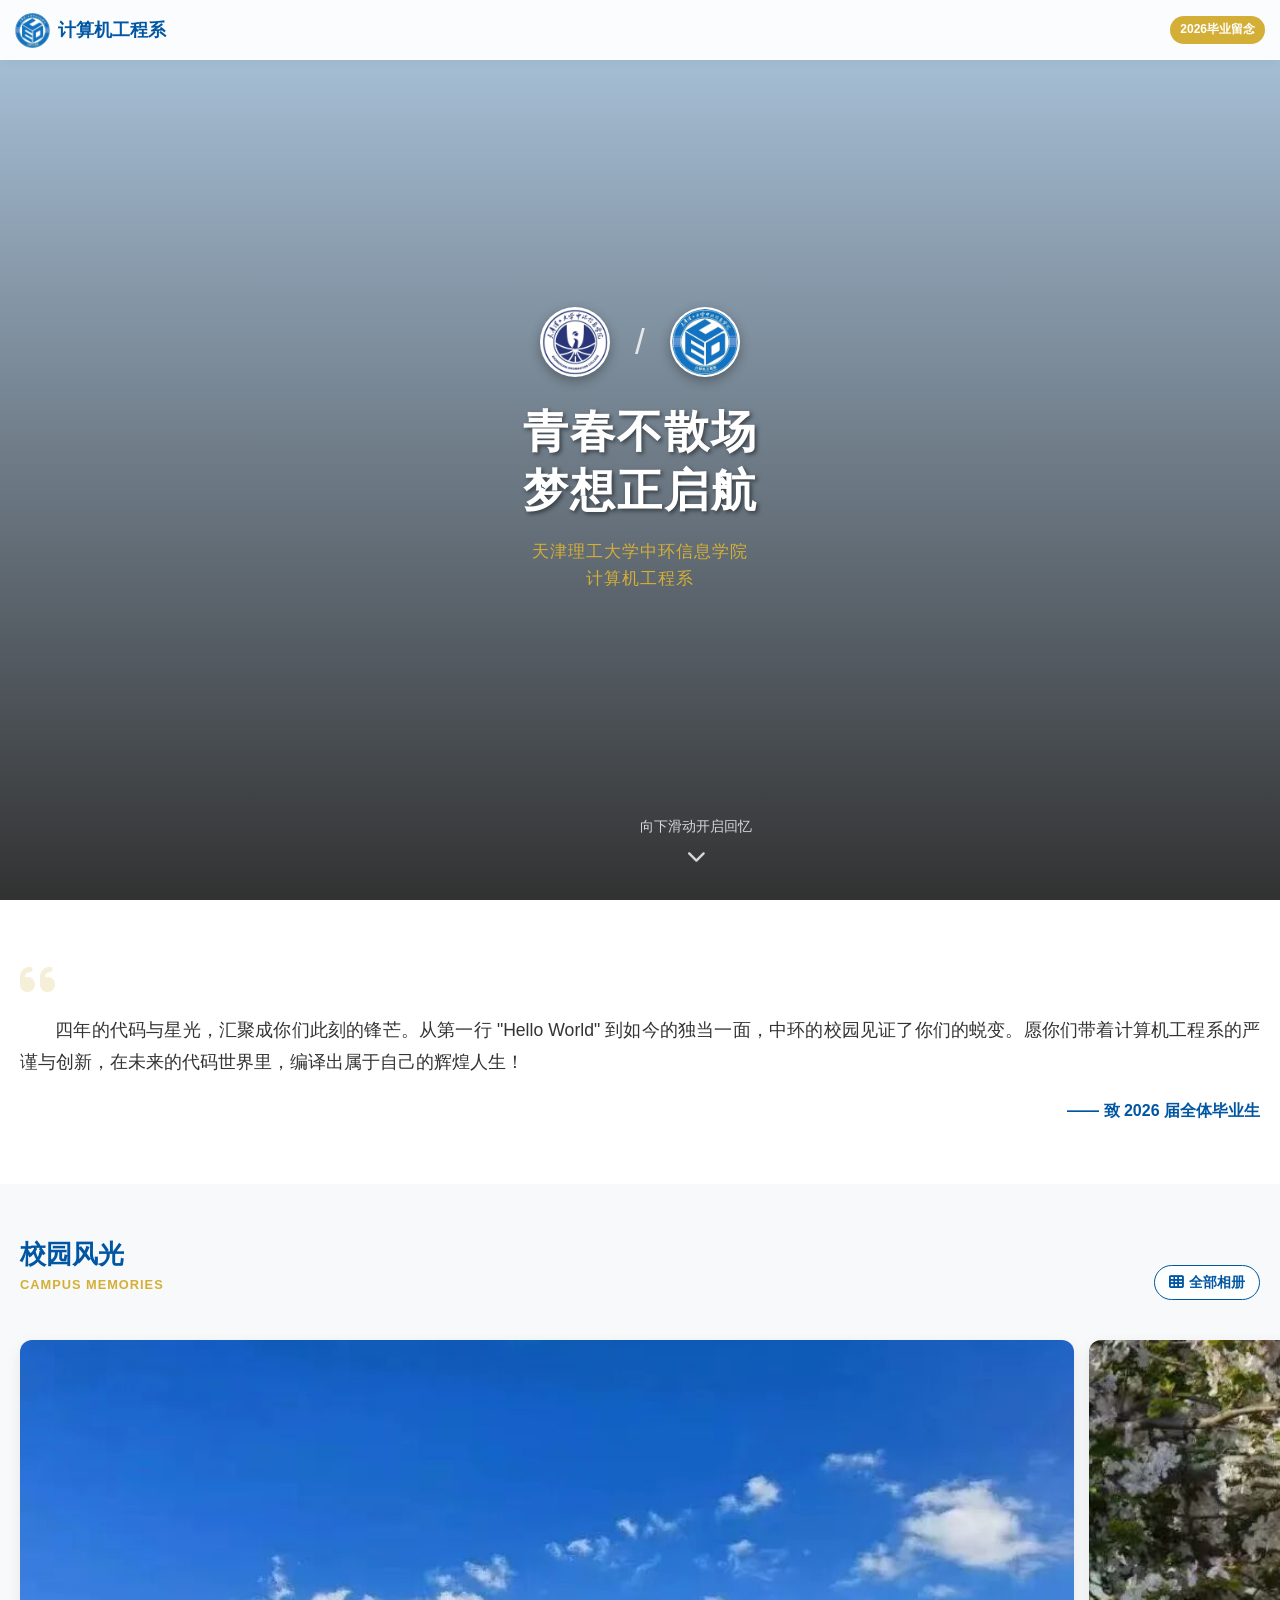
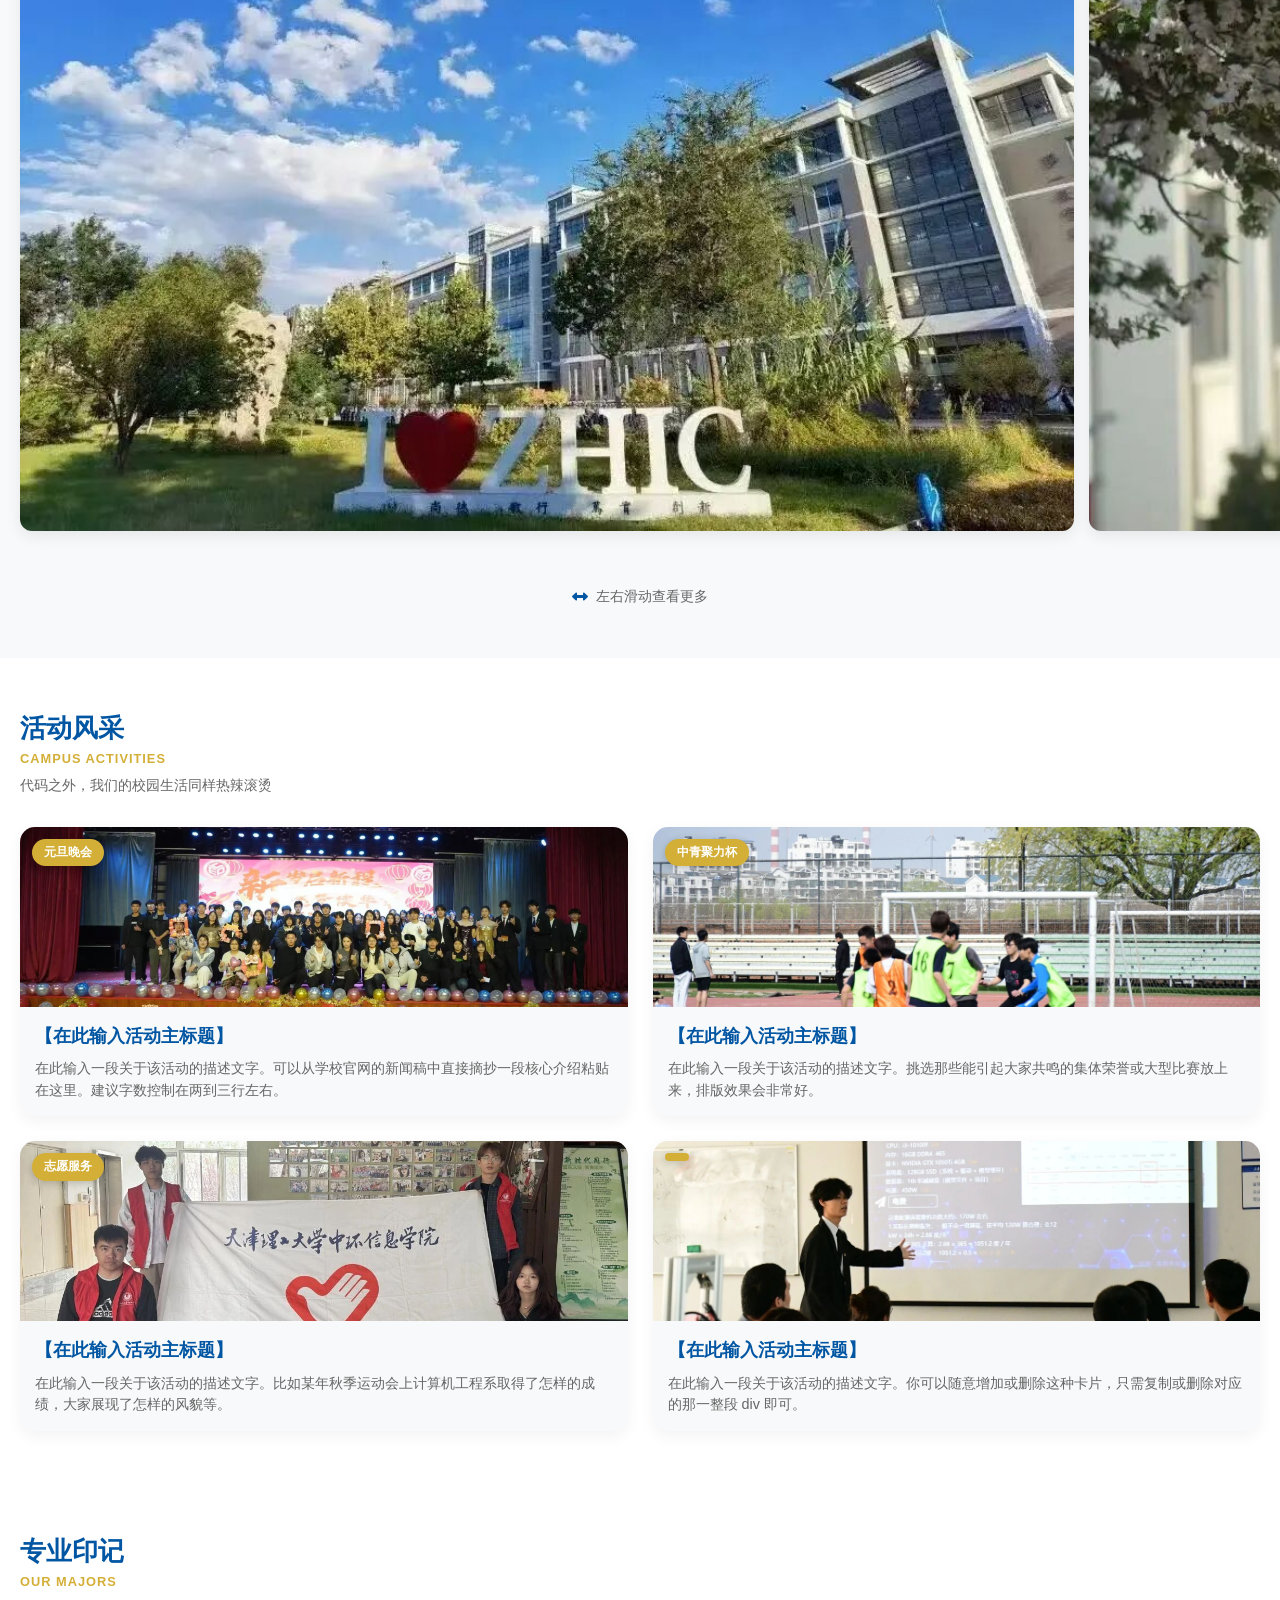
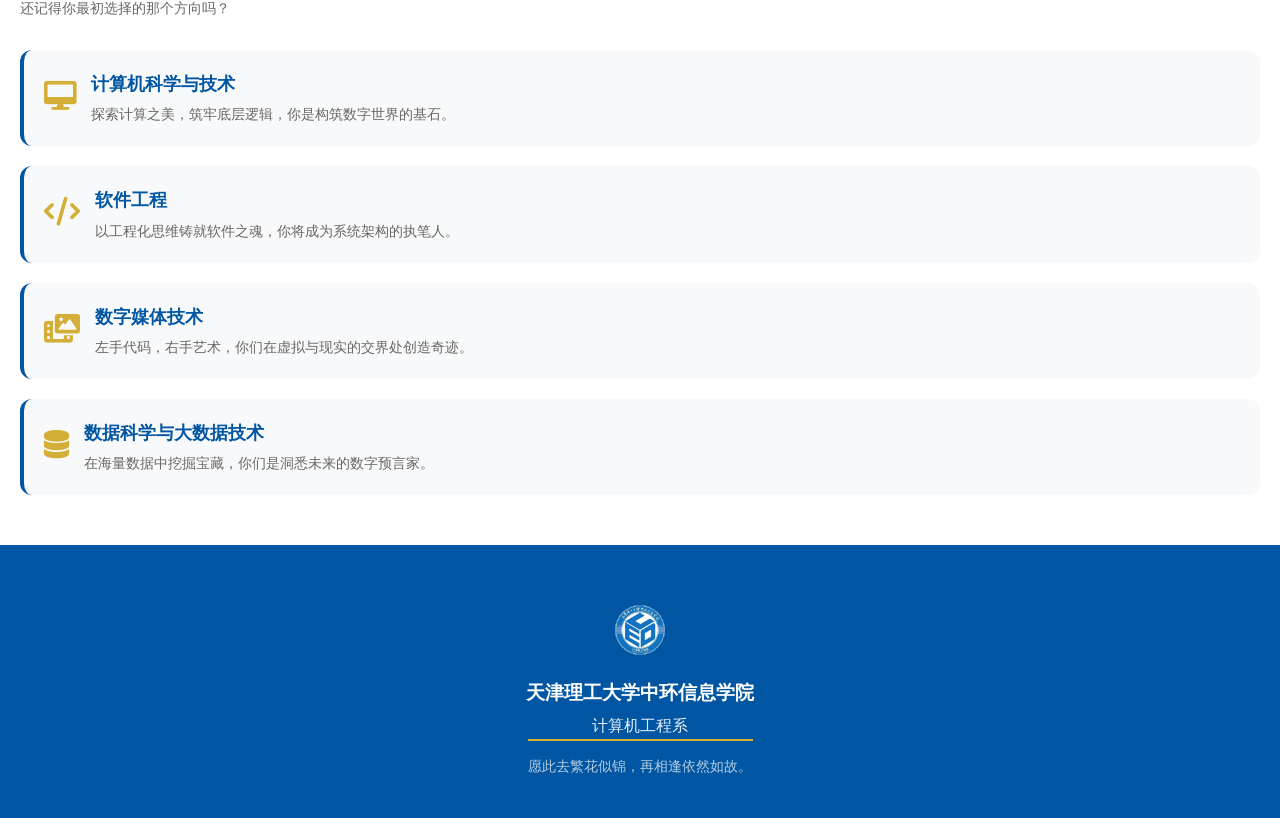
==== index.html @ 548a7687 "更新了代码并优化了部分功能" ====
<!DOCTYPE html>
<html lang="zh-CN">
<head>
    <meta charset="UTF-8">
    <meta name="viewport" content="width=device-width, initial-scale=1.0, maximum-scale=1.0, user-scalable=no">
    <title>2026届毕业纪念 - 计算机工程系</title>
    <link rel="stylesheet" href="style.css">
    <link rel="stylesheet" href="https://cdnjs.cloudflare.com/ajax/libs/font-awesome/6.0.0/css/all.min.css">
    <!-- 引入 Favicon -->
    <link rel="icon" href="path/to/your/favicon.png" type="image/png">
</head>
<body>

    <!-- 顶部固定导航条 -->
    <header class="mobile-header">
        <div class="header-logo">
            <img src="img/logo/计算机工程系LOGO.jpg" alt="系徽" class="logo-img">
            <span class="logo-text">计算机工程系</span>
        </div>
        <div class="header-tag">2026毕业留念</div>
    </header>

    <!-- 1. 主视觉区 (Hero Section) -->
    <section class="hero" style="background-image: url('path/to/your/campus-hero-bg.jpg');">
        <div class="hero-overlay"></div>
        
        <!-- 文字内容区 -->
        <div class="hero-content reveal">
            <!-- 【核心修改】带有动画效果的校徽和系徽双圆标展示区 -->
            <div class="hero-logos">
                <!-- 左侧：校徽向左滑出 -->
                <div class="logo-slide left-slide">
                    <img src="img/logo/校徽.jpg" alt="天津理工大学中环信息学院校徽" class="hero-logo-img">
                </div>
                
                <!-- 中间：斜杠分隔符 -->
                <div class="logo-separator">/</div>
                
                <!-- 右侧：系徽向右滑出 -->
                <div class="logo-slide right-slide">
                    <img src="img/logo/计算机工程系LOGO.jpg" alt="计算机工程系系徽" class="hero-logo-img">
                </div>
            </div>

            <h1 class="hero-title">青春不散场<br>梦想正启航</h1>
            <p class="hero-subtitle">天津理工大学中环信息学院<br>计算机工程系</p>
        </div>

        <!-- 滑动指示器 -->
        <div class="scroll-indicator">
            <span>向下滑动开启回忆</span>
            <i class="fas fa-chevron-down"></i>
        </div>
    </section>

    <!-- 2. 毕业寄语 (Message Section) -->
    <section class="blessing-section">
        <div class="container reveal">
            <i class="fas fa-quote-left quote-icon"></i>
            <p class="blessing-text">
                四年的代码与星光，汇聚成你们此刻的锋芒。从第一行 "Hello World" 到如今的独当一面，中环的校园见证了你们的蜕变。愿你们带着计算机工程系的严谨与创新，在未来的代码世界里，编译出属于自己的辉煌人生！
            </p>
            <p class="blessing-author">—— 致 2026 届全体毕业生</p>
        </div>
    </section>

    <!-- 3. 校园风光 (Campus Scenery) -->
    <section class="scenery-section">
        <div class="container reveal">
            <div class="section-header-flex">
                <h2 class="section-title">校园风光 <span class="title-en">CAMPUS MEMORIES</span></h2>
                
                <a href="gallery.html" class="static-gallery-btn">
                    <i class="fas fa-th"></i> 全部相册
                </a>
            </div>
        </div>
        
        <div class="scenery-gallery reveal">
            <div class="scenery-card">
                <img src="img/校园风景/教学楼和宿舍1外部/春天的一教加牌子（）有代表性.jpg" alt="">
                <div class="scenery-info">png1</div>
            </div>
            <div class="scenery-card">
                <img src="img/校园风景/海棠花/校园的海棠花.jpg" alt="">
                <div class="scenery-info">png2</div>
            </div>
            <div class="scenery-card">
                <img src="img/校园风景/下雪天的校园全景.jpg" alt="">
                <div class="scenery-info">png3</div>
            </div>
            <div class="scenery-card">
                <img src="img/校园风景/天空很好看的图+石头.jpg" alt="">
                <div class="scenery-info">png4</div>
            </div>

            <div class="gallery-end-hint">
                <div class="end-hint-content">
                    <i class="fas fa-chevron-left"></i>
                    <p>左滑进入相册</p>
                </div>
            </div>
        </div> 

        <div class="swipe-hint reveal">
            <i class="fas fa-arrows-alt-h"></i>
            <span>左右滑动查看更多</span>
        </div>

        <div class="drag-to-gallery-indicator" id="drag-indicator">
            <i class="fas fa-arrow-left"></i>
            <span class="drag-text">继续拖动查看全部</span>
        </div>
    </section>
    <section class="activities-section">
        <div class="container reveal">
            <h2 class="section-title">活动风采 <span class="title-en">CAMPUS ACTIVITIES</span></h2>
            <p class="section-desc">代码之外，我们的校园生活同样热辣滚烫</p>
            
            <div class="activity-grid">
                <div class="activity-card">
                    <div class="activity-img-box">
                        <img src="img/元旦晚会.jpg" alt="活动1">
                        <div class="activity-tag">元旦晚会</div>
                    </div>
                    <div class="activity-info">
                        <h3>【在此输入活动主标题】</h3>
                        <p>在此输入一段关于该活动的描述文字。可以从学校官网的新闻稿中直接摘抄一段核心介绍粘贴在这里。建议字数控制在两到三行左右。</p>
                    </div>
                </div>

                <div class="activity-card">
                    <div class="activity-img-box">
                        <img src="img/中青聚力杯.jpg" alt="活动2">
                        <div class="activity-tag">中青聚力杯</div>
                    </div>
                    <div class="activity-info">
                        <h3>【在此输入活动主标题】</h3>
                        <p>在此输入一段关于该活动的描述文字。挑选那些能引起大家共鸣的集体荣誉或大型比赛放上来，排版效果会非常好。</p>
                    </div>
                </div>

                <div class="activity-card">
                    <div class="activity-img-box">
                        <img src="img/志愿服务.jpg" alt="活动3">
                        <div class="activity-tag">志愿服务</div>
                    </div>
                    <div class="activity-info">
                        <h3>【在此输入活动主标题】</h3>
                        <p>在此输入一段关于该活动的描述文字。比如某年秋季运动会上计算机工程系取得了怎样的成绩，大家展现了怎样的风貌等。</p>
                    </div>
                </div>

                <div class="activity-card">
                    <div class="activity-img-box">
                        <img src="img/挑战杯.jpg" alt="活动4">
                        <div class="activity-tag"></div>
                    </div>
                    <div class="activity-info">
                        <h3>【在此输入活动主标题】</h3>
                        <p>在此输入一段关于该活动的描述文字。你可以随意增加或删除这种卡片，只需复制或删除对应的那一整段 div 即可。</p>
                    </div>
                </div>
            </div>
        </div>
    </section>
    <section class="majors-section">
        <div class="container reveal">
            <h2 class="section-title">专业印记 <span class="title-en">OUR MAJORS</span></h2>
            <p class="section-desc">还记得你最初选择的那个方向吗？</p>
            
            <div class="majors-list">
                <div class="major-item">
                    <div class="major-icon"><i class="fas fa-desktop"></i></div>
                    <div class="major-details">
                        <h3>计算机科学与技术</h3>
                        <p>探索计算之美，筑牢底层逻辑，你是构筑数字世界的基石。</p>
                    </div>
                </div>
                
                <div class="major-item">
                    <div class="major-icon"><i class="fas fa-code"></i></div>
                    <div class="major-details">
                        <h3>软件工程</h3>
                        <p>以工程化思维铸就软件之魂，你将成为系统架构的执笔人。</p>
                    </div>
                </div>
                <div class="major-item">
                    <div class="major-icon"><i class="fas fa-photo-video"></i></div>
                    <div class="major-details">
                        <h3>数字媒体技术</h3>
                        <p>左手代码，右手艺术，你们在虚拟与现实的交界处创造奇迹。</p>
                    </div>
                </div>
                <div class="major-item">
                    <div class="major-icon"><i class="fas fa-database"></i></div>
                    <div class="major-details">
                        <h3>数据科学与大数据技术</h3>
                        <p>在海量数据中挖掘宝藏，你们是洞悉未来的数字预言家。</p>
                    </div>
                </div>
            </div>
        </div>
    </section>

    <!-- 5. 底部留念 (Footer) -->
    <footer class="mobile-footer">
        <div class="container reveal">
            <img src="img/logo/计算机工程系LOGO.jpg" alt="系徽" class="footer-logo">
            <h3>天津理工大学中环信息学院</h3>
            <h4>计算机工程系</h4>
            <div class="footer-line"></div>
            <p class="copyright">愿此去繁花似锦，再相逢依然如故。</p>
        </div>
    </footer>

    <script src="script.js"></script>
</body>
</html>
---- style.css ----
/* --- 基础设置 --- */
:root {
    --primary-color: #0056A3; 
    --gold-color: #D4AF37;    
    --text-dark: #333333;
    --text-light: #666666;
    --bg-light: #f8f9fa;
    --white: #ffffff;
}

* {
    margin: 0;
    padding: 0;
    box-sizing: border-box;
    -webkit-tap-highlight-color: transparent; 
}

body {
    font-family: -apple-system, BlinkMacSystemFont, "PingFang SC", "Helvetica Neue", STHeiti, "Microsoft Yahei", Tahoma, Simsun, sans-serif;
    background-color: var(--bg-light);
    color: var(--text-dark);
    line-height: 1.6;
    overflow-x: hidden;
}

.container {
    padding: 0 20px;
}

/* --- 动画：滚动揭示效果 --- */
.reveal {
    opacity: 0;
    transform: translateY(30px);
    transition: all 0.8s cubic-bezier(0.5, 0, 0, 1);
}

.reveal.active {
    opacity: 1;
    transform: translateY(0);
}

/* --- 顶部固定导航 --- */
.mobile-header {
    position: fixed;
    top: 0;
    left: 0;
    width: 100%;
    height: 60px;
    background-color: rgba(255, 255, 255, 0.95);
    backdrop-filter: blur(10px); 
    display: flex;
    justify-content: space-between;
    align-items: center;
    padding: 0 15px;
    box-shadow: 0 2px 10px rgba(0,0,0,0.05);
    z-index: 1000;
}

.header-logo {
    display: flex;
    align-items: center;
}

.logo-img {
    height: 35px;
    margin-right: 8px;
    border-radius: 50%; 
}

.logo-text {
    font-weight: bold;
    color: var(--primary-color);
    font-size: 1.1rem;
}

.header-tag {
    background-color: var(--gold-color);
    color: var(--white);
    font-size: 0.75rem;
    padding: 4px 10px;
    border-radius: 20px;
    font-weight: bold;
}

/* --- 主视觉区 (Hero) --- */
.hero {
    height: 100vh; 
    background-size: cover;
    background-position: center;
    position: relative; 
    display: flex;
    flex-direction: column;
    justify-content: center;
    align-items: center;
    text-align: center;
}

.hero-overlay {
    position: absolute;
    top: 0;
    left: 0;
    width: 100%;
    height: 100%;
    background: linear-gradient(to bottom, rgba(0,86,163,0.3), rgba(0,0,0,0.8)); 
    z-index: 1;
}

.hero-content {
    position: relative;
    z-index: 2;
    color: var(--white);
    padding: 0 20px;
    transform: translateY(-20px); 
}

/* --- 【新增】徽章排版与滑动动画 --- */
.hero-logos {
    display: flex;
    justify-content: center;
    align-items: center;
    margin-bottom: 25px; 
    /* 移除之前的 gap，用分离器的 margin 替代，方便控制动画起点 */
}

.logo-separator {
    font-size: 2.2rem;
    color: var(--white);
    font-weight: 300;
    margin: 0 25px; /* 这里控制两个图标拉开的距离 (总间距会大于50px) */
    opacity: 0;
    transform: scale(0.5);
    /* 斜杠从中心弹出的动画 */
    animation: popIn 0.5s cubic-bezier(0.175, 0.885, 0.32, 1.275) 0.2s forwards;
}

.logo-slide {
    display: flex;
}

/* 左侧校徽：起始位置向右偏移(藏在中心)，然后向左滑归位 */
.left-slide {
    opacity: 0;
    transform: translateX(60px); 
    animation: slideOutLeft 0.8s cubic-bezier(0.25, 0.46, 0.45, 0.94) 0.4s forwards;
}

/* 右侧系徽：起始位置向左偏移(藏在中心)，然后向右滑归位 */
.right-slide {
    opacity: 0;
    transform: translateX(-60px); 
    animation: slideOutRight 0.8s cubic-bezier(0.25, 0.46, 0.45, 0.94) 0.4s forwards;
}

.hero-logo-img {
    width: 70px; 
    height: 70px;
    border-radius: 50%; 
    background-color: var(--white); 
    object-fit: contain; 
    border: 2px solid rgba(255, 255, 255, 0.9); 
    box-shadow: 0 4px 12px rgba(0, 0, 0, 0.3); 
}

/* 徽章动画关键帧 */
@keyframes popIn {
    100% { opacity: 0.8; transform: scale(1); } /* 斜杠保持轻微透明度显得不生硬 */
}

@keyframes slideOutLeft {
    100% { opacity: 1; transform: translateX(0); }
}

@keyframes slideOutRight {
    100% { opacity: 1; transform: translateX(0); }
}

/* --- 剩余样式保持不变 --- */
.hero-title {
    font-size: 2.8rem;
    font-weight: 800;
    line-height: 1.3;
    margin-bottom: 20px;
    letter-spacing: 2px;
    text-shadow: 2px 2px 4px rgba(0,0,0,0.5);
}

.hero-subtitle {
    font-size: 1.05rem; 
    line-height: 1.6;  
    color: var(--gold-color);
    font-weight: 500;
    letter-spacing: 1px;
}

.scroll-indicator {
    position: absolute;
    bottom: 35px; 
    left: 50%;
    color: rgba(255,255,255,0.8);
    font-size: 0.85rem;
    display: flex;
    flex-direction: column;
    align-items: center;
    animation: bounce 2s infinite;
    z-index: 10; 
}

.scroll-indicator i {
    margin-top: 8px;
    font-size: 1.2rem;
}

@keyframes bounce {
    0%, 20%, 50%, 80%, 100% { transform: translate(-50%, 0); }
    40% { transform: translate(-50%, -10px); }
    60% { transform: translate(-50%, -5px); }
}

/* --- 毕业寄语 --- */
.blessing-section {
    padding: 60px 0;
    background-color: var(--white);
    position: relative;
}

.quote-icon {
    font-size: 2.5rem;
    color: rgba(212, 175, 55, 0.2); 
    margin-bottom: 15px;
}

.blessing-text {
    font-size: 1.1rem;
    color: var(--text-dark);
    text-indent: 2em;
    text-align: justify;
    line-height: 1.8;
}

.blessing-author {
    margin-top: 20px;
    text-align: right;
    font-weight: bold;
    color: var(--primary-color);
}

/* --- 标题通用样式 --- */
.section-title {
    font-size: 1.6rem;
    color: var(--primary-color);
    font-weight: bold;
    margin-bottom: 5px;
    display: flex;
    flex-direction: column;
}

.title-en {
    font-size: 0.8rem;
    color: var(--gold-color);
    letter-spacing: 1px;
    text-transform: uppercase;
}

/* --- 校园风光 --- */
.scenery-section {
    padding: 50px 0;
    background-color: var(--bg-light);
    overflow: hidden; 
}

.scenery-gallery {
    display: flex;
    overflow-x: auto;
    scroll-snap-type: x mandatory;
    -webkit-overflow-scrolling: touch;
    scrollbar-width: none;
    padding: 20px 20px 40px; /* 确保左右都有 20px 的内边距 */
    gap: 15px;
}

.scenery-gallery::-webkit-scrollbar {
    display: none; 
}

.scenery-card {
    flex: 0 0 85%; 
    scroll-snap-align: center; 
    border-radius: 12px;
    overflow: hidden;
    background: var(--white);
    box-shadow: 0 5px 15px rgba(0,0,0,0.08);
    aspect-ratio: 4 / 3; /* 【新增】强制卡片为 4:3 比例 */
}

.scenery-card img {
    width: 100%;
    height: 100%; /* 【修改】将原来的 220px 固定高度改为 100% */
    object-fit: cover;
    display: block;
}

.scenery-info {
    padding: 15px;
    text-align: center;
    font-weight: 500;
    color: var(--text-dark);
}

.swipe-hint {
    text-align: center;
    font-size: 0.8rem;
    color: var(--text-light);
    margin-top: -15px;
}

/* --- 专业设置 --- */
.majors-section {
    padding: 50px 0;
    background-color: var(--white);
}

.section-desc {
    font-size: 0.9rem;
    color: var(--text-light);
    margin-bottom: 30px;
}

.majors-list {
    display: flex;
    flex-direction: column;
    gap: 20px;
}

.major-item {
    display: flex;
    align-items: flex-start;
    padding: 20px;
    background-color: var(--bg-light);
    border-radius: 12px;
    border-left: 4px solid var(--primary-color);
}

.major-icon {
    font-size: 1.8rem;
    color: var(--gold-color);
    margin-right: 15px;
    margin-top: 3px;
}

.major-details h3 {
    font-size: 1.1rem;
    color: var(--primary-color);
    margin-bottom: 5px;
}

.major-details p {
    font-size: 0.9rem;
    color: var(--text-light);
}

/* --- 底部 --- */
.mobile-footer {
    background-color: var(--primary-color);
    color: var(--white);
    padding: 60px 0 40px;
    text-align: center;
}

.footer-logo {
    height: 50px;
    margin-bottom: 15px;
    border-radius: 50%; 
    background: white; 
}

.mobile-footer h3 {
    font-size: 1.2rem;
    margin-bottom: 5px;
}

.mobile-footer h4 {
    font-size: 1rem;
    font-weight: normal;
    opacity: 0.9;
}

.graduation-year {
    color: var(--gold-color);
    font-family: Georgia, serif;
    font-size: 1.2rem;
    font-style: italic;
    margin: 15px 0;
}

.footer-line {
    width: 225px;
    height: 2px;
    background-color: var(--gold-color);
    margin: 0 auto 15px;
}

.copyright {
    font-size: 0.85rem;
    opacity: 0.7;
}
/* --- 新增：观看更多风景卡片样式 --- */
.view-more-card {
    display: flex;
    justify-content: center;
    align-items: center;
    background: linear-gradient(135deg, var(--primary-color) 0%, var(--primary-dark) 100%);
    text-decoration: none; /* 移除超链接默认下划线 */
    cursor: pointer;
}

.view-more-content {
    text-align: center;
}

.view-more-content i {
    font-size: 2.5rem;
    color: var(--gold-color); /* 金色箭头点缀 */
    margin-bottom: 12px;
}

.view-more-content p {
    font-size: 1.1rem;
    font-weight: bold;
    color: var(--white);
    margin: 0;
}

.view-more-card:active {
    opacity: 0.9; /* 手机端点击时的反馈效果 */
}
/* --- 拖拽跳转指示器特效 --- */
.scenery-section {
    position: relative; /* 确保指示器能基于该板块绝对定位 */
}

.drag-to-gallery-indicator {
    position: absolute;
    top: 60%; /* 垂直居中稍微偏下，对齐图片中心 */
    right: 0; /* 贴在屏幕最右侧边缘 */
    transform: translate(100%, -50%); /* 初始状态：100% 藏在屏幕右侧外部看不见 */
    background: var(--white);
    color: var(--primary-color);
    padding: 12px 20px;
    border-radius: 30px 0 0 30px; /* 左边圆角，右边直角 */
    box-shadow: -4px 4px 15px rgba(0,0,0,0.1);
    display: flex;
    align-items: center;
    gap: 10px;
    font-weight: bold;
    z-index: 100;
    opacity: 0;
    transition: color 0.3s, background 0.3s; /* 变色的过渡动画 */
    pointer-events: none; /* 防止挡住用户的正常点击 */
}

/* 箭头到达屏幕中间（满足跳转条件）时的变色状态 */
.drag-to-gallery-indicator.ready {
    background: var(--primary-color);
    color: var(--gold-color);
}
/* --- 静态：左右滑动提示 (Swipe Hint) --- */
.swipe-hint {
    display: flex;
    justify-content: center;
    align-items: center;
    gap: 8px; /* 图标和文字的间距 */
    font-size: 0.85rem;
    color: var(--text-light);
    margin-top: 15px; /* 距离上方照片的距离 */
    opacity: 0.8;
}

.swipe-hint i {
    color: var(--primary-color);
    font-size: 1rem;
    /* 给双向箭头加一个微弱的左右浮动动画，引导用户滑动 */
    animation: swipeHintAnim 2s ease-in-out infinite;
}

@keyframes swipeHintAnim {
    0%, 100% { transform: translateX(0); }
    50% { transform: translateX(-5px); }
}
/* --- 相册末端标识样式 --- */
/* --- 相册末端标识样式 (已修复尺寸) --- */
.gallery-end-hint {
    flex: 0 0 80px; /* 【修改】将宽度稍微调大到 80px，看起来更像一个面板 */
    align-self: stretch;
    scroll-snap-align: end; /* 【核心修复】告诉浏览器，滚动可以一直进行到这个元素的末尾 */
    background: linear-gradient(to right, rgba(0,86,163,0.1), rgba(0,86,163,0.3));
    display: flex;
    justify-content: center;
    align-items: center;
    border-radius: 12px;
    margin-left: 10px;
    margin-right: 20px; /* 【新增】右边距确保卡片不紧贴屏幕边缘 */
}

.end-hint-content {
    display: flex;
    flex-direction: column;
    align-items: center;
    color: var(--primary-color);
    opacity: 0.6;
}

.end-hint-content i {
    font-size: 1.2rem;
    margin-bottom: 10px;
    /* 循环左右指引的动画 */
    animation: pointLeft 1.5s infinite;
}

.end-hint-content p {
    writing-mode: vertical-rl; /* 文字竖向排列 */
    letter-spacing: 4px;
    font-size: 0.9rem;
    font-weight: bold;
    text-transform: uppercase;
}

@keyframes pointLeft {
    0%, 100% { transform: translateX(0); }
    50% { transform: translateX(-8px); }
}
/* --- 常驻相册入口样式 --- */

/* 1. 标题头部的弹性布局 */
.section-header-flex {
    display: flex;
    justify-content: space-between; /* 左右分布 */
    align-items: flex-end; /* 底部对齐 */
    margin-bottom: 20px;
}

/* 2. 按钮的具体样式 */
.static-gallery-btn {
    display: flex;
    align-items: center;
    gap: 6px;
    padding: 6px 14px;
    border: 1.5px solid var(--primary-color); /* 深蓝细边框 */
    color: var(--primary-color);
    text-decoration: none;
    border-radius: 20px;
    font-size: 0.85rem;
    font-weight: bold;
    transition: all 0.3s ease;
    background: rgba(255, 255, 255, 0.8);
}

/* 点击反馈 */
.static-gallery-btn:active {
    background-color: var(--primary-color);
    color: var(--white);
    transform: scale(0.95);
}

.static-gallery-btn i {
    font-size: 0.9rem;
}

/* 适配：防止标题太长挤压按钮 */
@media (max-width: 350px) {
    .section-header-flex {
        flex-direction: column;
        align-items: flex-start;
        gap: 10px;
    }
}
/* --- 活动风采 (Activities) --- */
.activities-section {
    padding: 50px 0;
    background-color: var(--white);
}

.activity-grid {
    display: grid;
    grid-template-columns: 1fr; /* 手机端单列排布，突出故事感 */
    gap: 25px;
    margin-top: 20px;
}

.activity-card {
    background: var(--bg-light);
    border-radius: 15px;
    overflow: hidden;
    box-shadow: 0 5px 15px rgba(0,0,0,0.05);
    transition: transform 0.3s ease;
}

.activity-card:active {
    transform: scale(0.98); /* 手机端点击反馈 */
}

.activity-img-box {
    position: relative;
    height: 180px;
    overflow: hidden;
}

.activity-img-box img {
    width: 100%;
    height: 100%;
    object-fit: cover;
}

/* 活动标签：左上角斜角设计 */
.activity-tag {
    position: absolute;
    top: 12px;
    left: 12px;
    background: var(--gold-color);
    color: var(--white);
    font-size: 0.75rem;
    font-weight: bold;
    padding: 4px 12px;
    border-radius: 20px;
    box-shadow: 0 2px 8px rgba(0,0,0,0.2);
}

.activity-info {
    padding: 15px;
}

.activity-info h3 {
    font-size: 1.1rem;
    color: var(--primary-color);
    margin-bottom: 8px;
}

.activity-info p {
    font-size: 0.9rem;
    color: var(--text-light);
    line-height: 1.5;
}

/* 如果是宽屏手机或平板，自动切换为两列 */
@media (min-width: 480px) {
    .activity-grid {
        grid-template-columns: repeat(2, 1fr);
    }
}
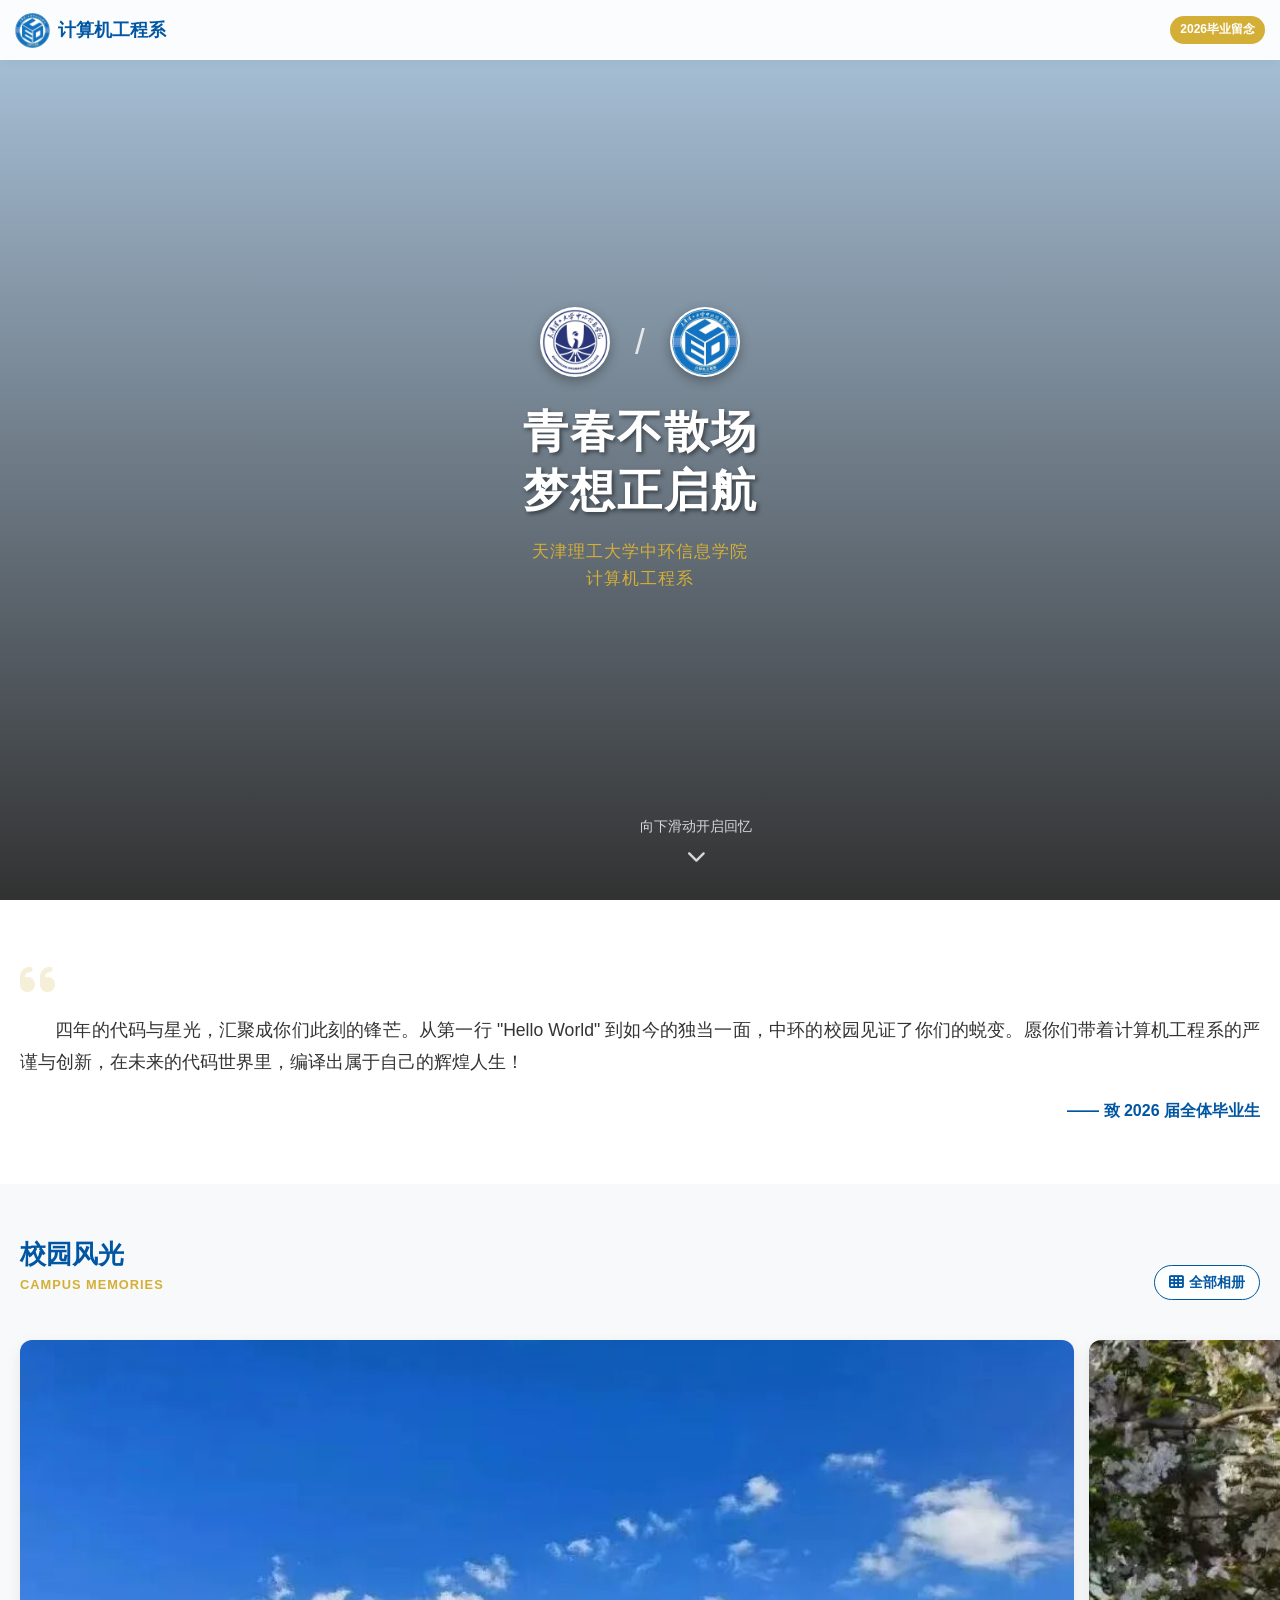
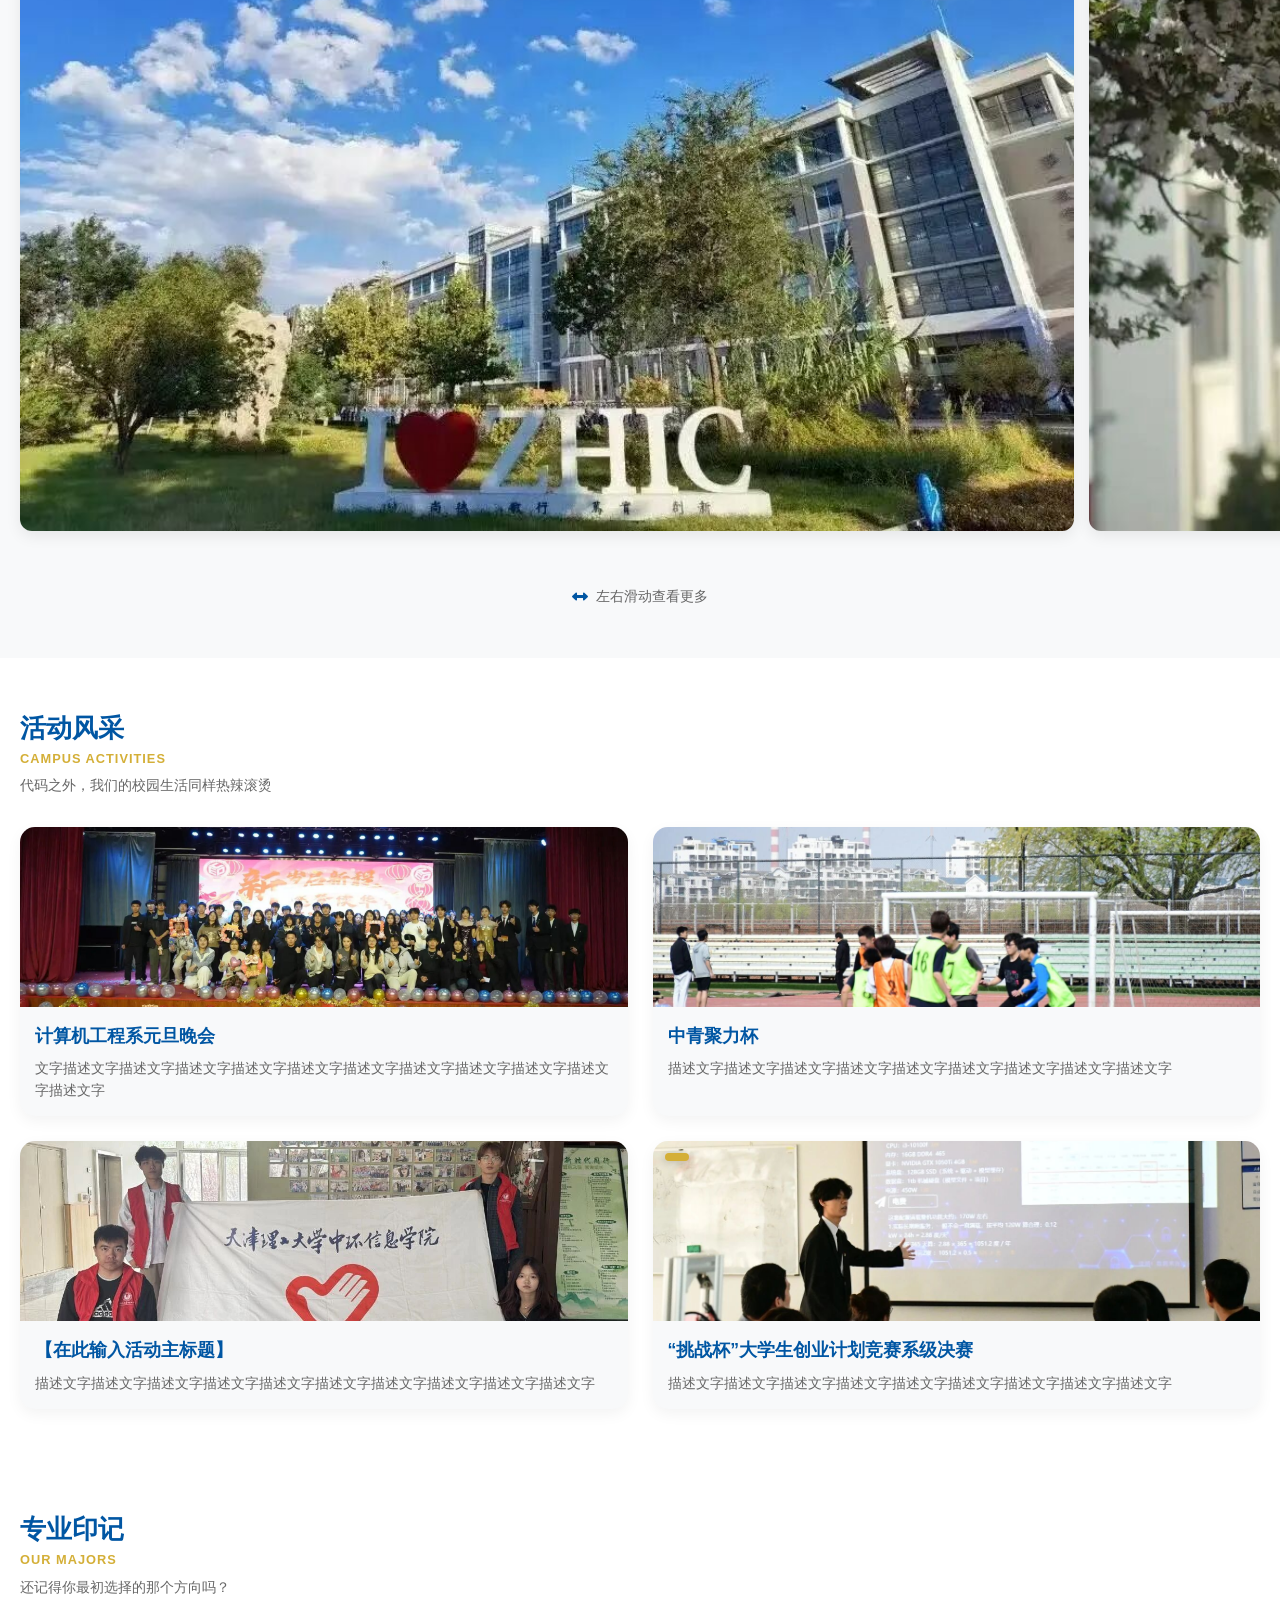
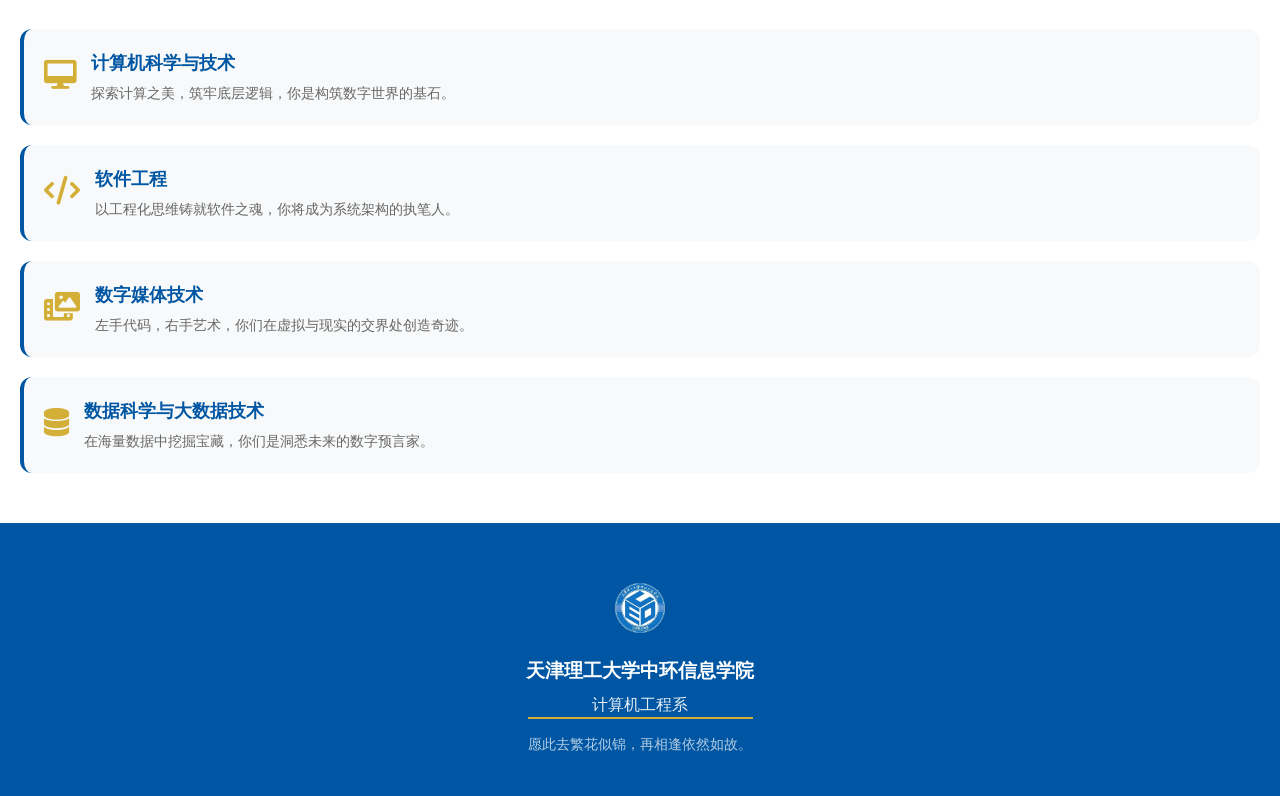
==== commit 0fc9503c: "更新了代码并优化了部分功能" ====
--- a/index.html
+++ b/index.html
@@ -121,33 +121,33 @@
                 <div class="activity-card">
                     <div class="activity-img-box">
                         <img src="img/元旦晚会.jpg" alt="活动1">
-                        <div class="activity-tag">元旦晚会</div>
+                        
+                    </div>
+                    <div class="activity-info">
+                        <h3>计算机工程系元旦晚会</h3>
+                        <p>文字描述文字描述文字描述文字描述文字描述文字描述文字描述文字描述文字描述文字描述文字描述文字</p>
+                    </div>
+                </div>
+
+                <div class="activity-card">
+                    <div class="activity-img-box">
+                        <img src="img/中青聚力杯.jpg" alt="活动2">
+                        
+                    </div>
+                    <div class="activity-info">
+                        <h3>中青聚力杯</h3>
+                        <p>描述文字描述文字描述文字描述文字描述文字描述文字描述文字描述文字描述文字</p>
+                    </div>
+                </div>
+
+                <div class="activity-card">
+                    <div class="activity-img-box">
+                        <img src="img/志愿服务.jpg" alt="活动3">
+                        
                     </div>
                     <div class="activity-info">
                         <h3>【在此输入活动主标题】</h3>
-                        <p>在此输入一段关于该活动的描述文字。可以从学校官网的新闻稿中直接摘抄一段核心介绍粘贴在这里。建议字数控制在两到三行左右。</p>
-                    </div>
-                </div>
-
-                <div class="activity-card">
-                    <div class="activity-img-box">
-                        <img src="img/中青聚力杯.jpg" alt="活动2">
-                        <div class="activity-tag">中青聚力杯</div>
-                    </div>
-                    <div class="activity-info">
-                        <h3>【在此输入活动主标题】</h3>
-                        <p>在此输入一段关于该活动的描述文字。挑选那些能引起大家共鸣的集体荣誉或大型比赛放上来，排版效果会非常好。</p>
-                    </div>
-                </div>
-
-                <div class="activity-card">
-                    <div class="activity-img-box">
-                        <img src="img/志愿服务.jpg" alt="活动3">
-                        <div class="activity-tag">志愿服务</div>
-                    </div>
-                    <div class="activity-info">
-                        <h3>【在此输入活动主标题】</h3>
-                        <p>在此输入一段关于该活动的描述文字。比如某年秋季运动会上计算机工程系取得了怎样的成绩，大家展现了怎样的风貌等。</p>
+                        <p>描述文字描述文字描述文字描述文字描述文字描述文字描述文字描述文字描述文字描述文字</p>
                     </div>
                 </div>
 
@@ -157,8 +157,8 @@
                         <div class="activity-tag"></div>
                     </div>
                     <div class="activity-info">
-                        <h3>【在此输入活动主标题】</h3>
-                        <p>在此输入一段关于该活动的描述文字。你可以随意增加或删除这种卡片，只需复制或删除对应的那一整段 div 即可。</p>
+                        <h3>“挑战杯”大学生创业计划竞赛系级决赛</h3>
+                        <p>描述文字描述文字描述文字描述文字描述文字描述文字描述文字描述文字描述文字</p>
                     </div>
                 </div>
             </div>
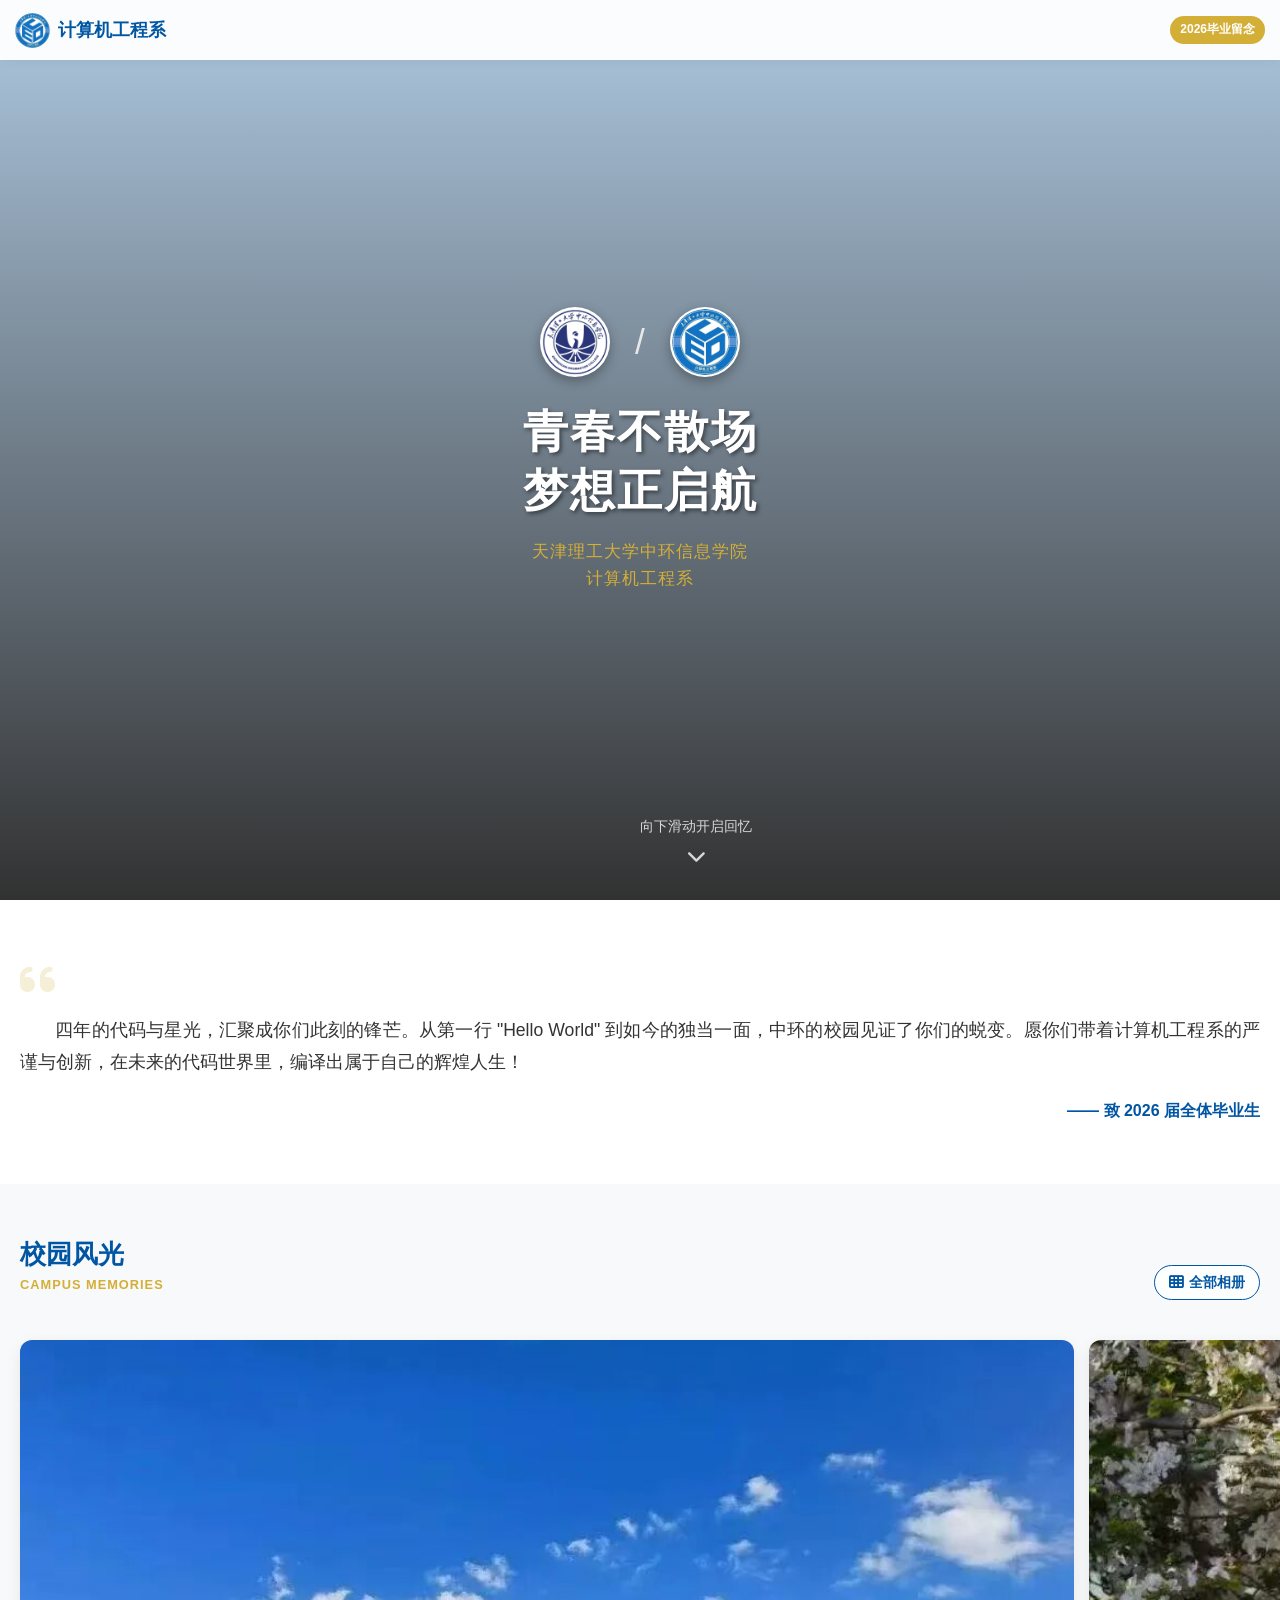
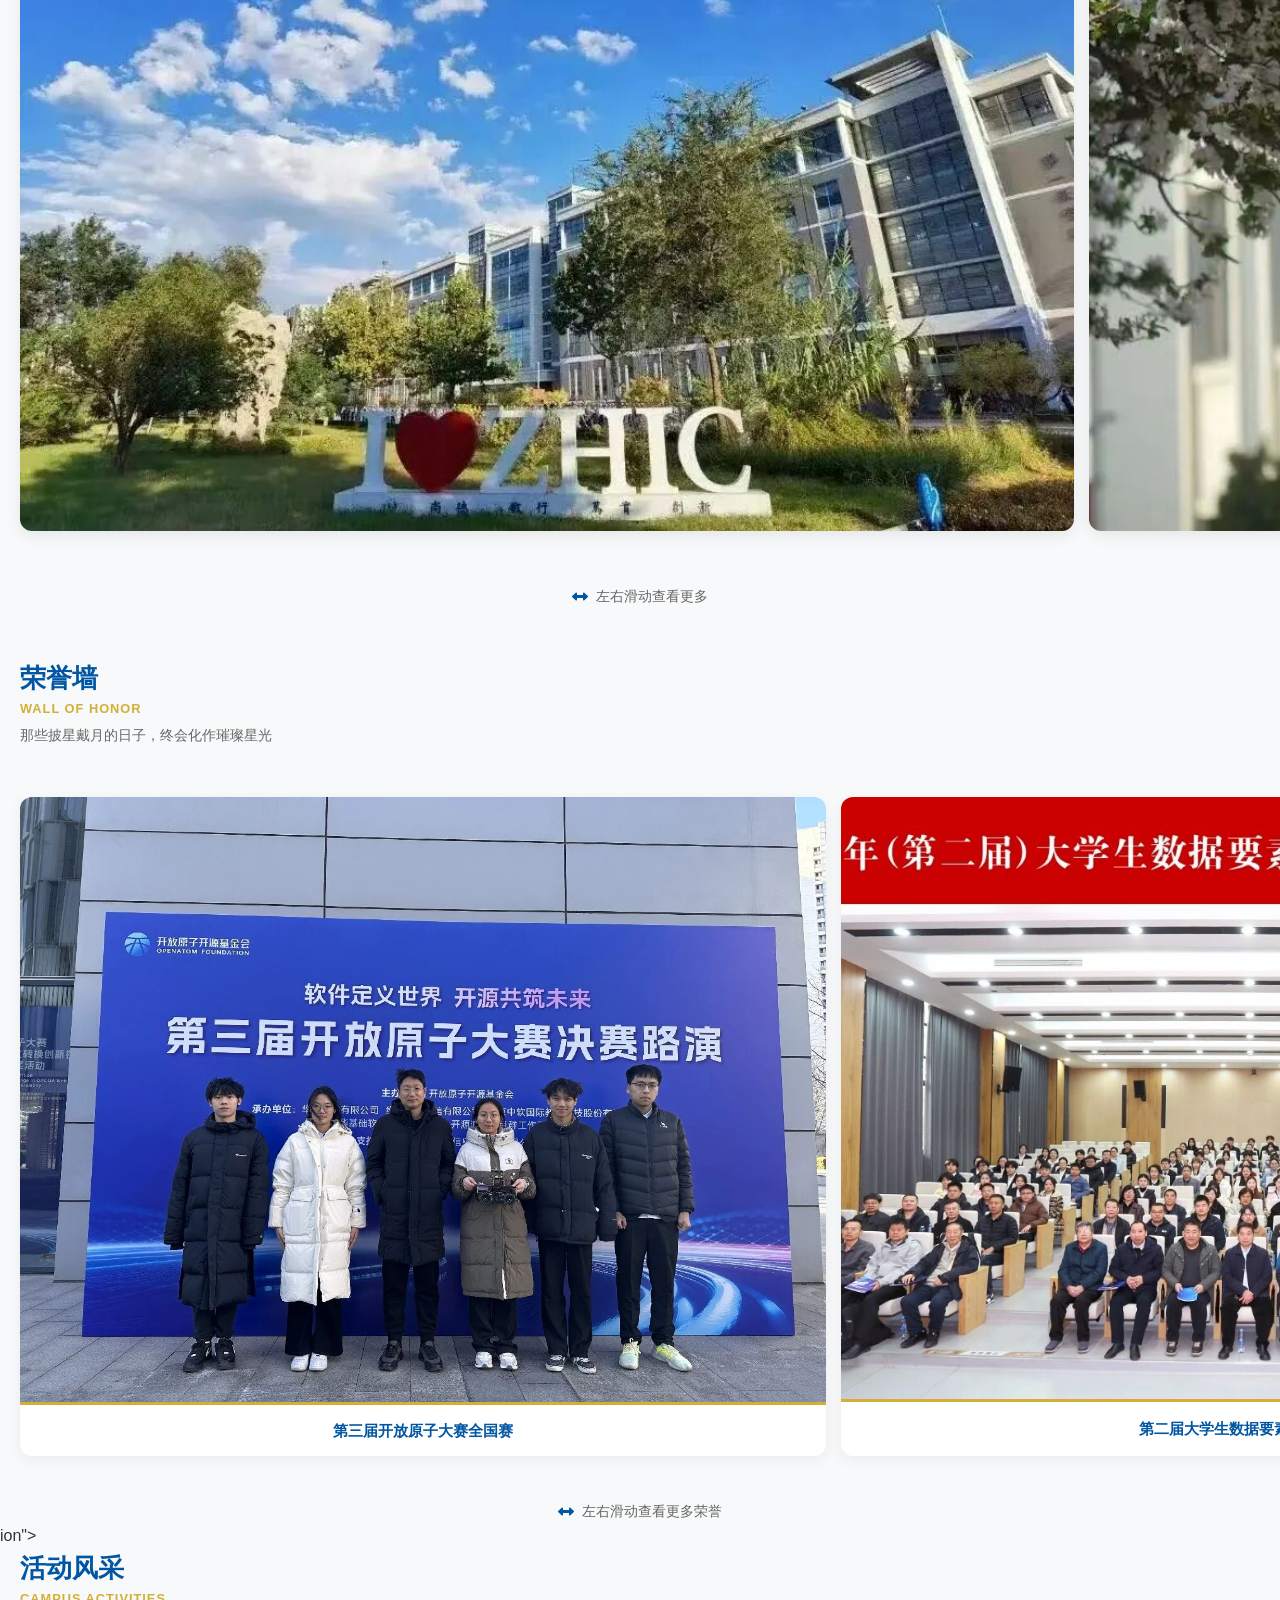
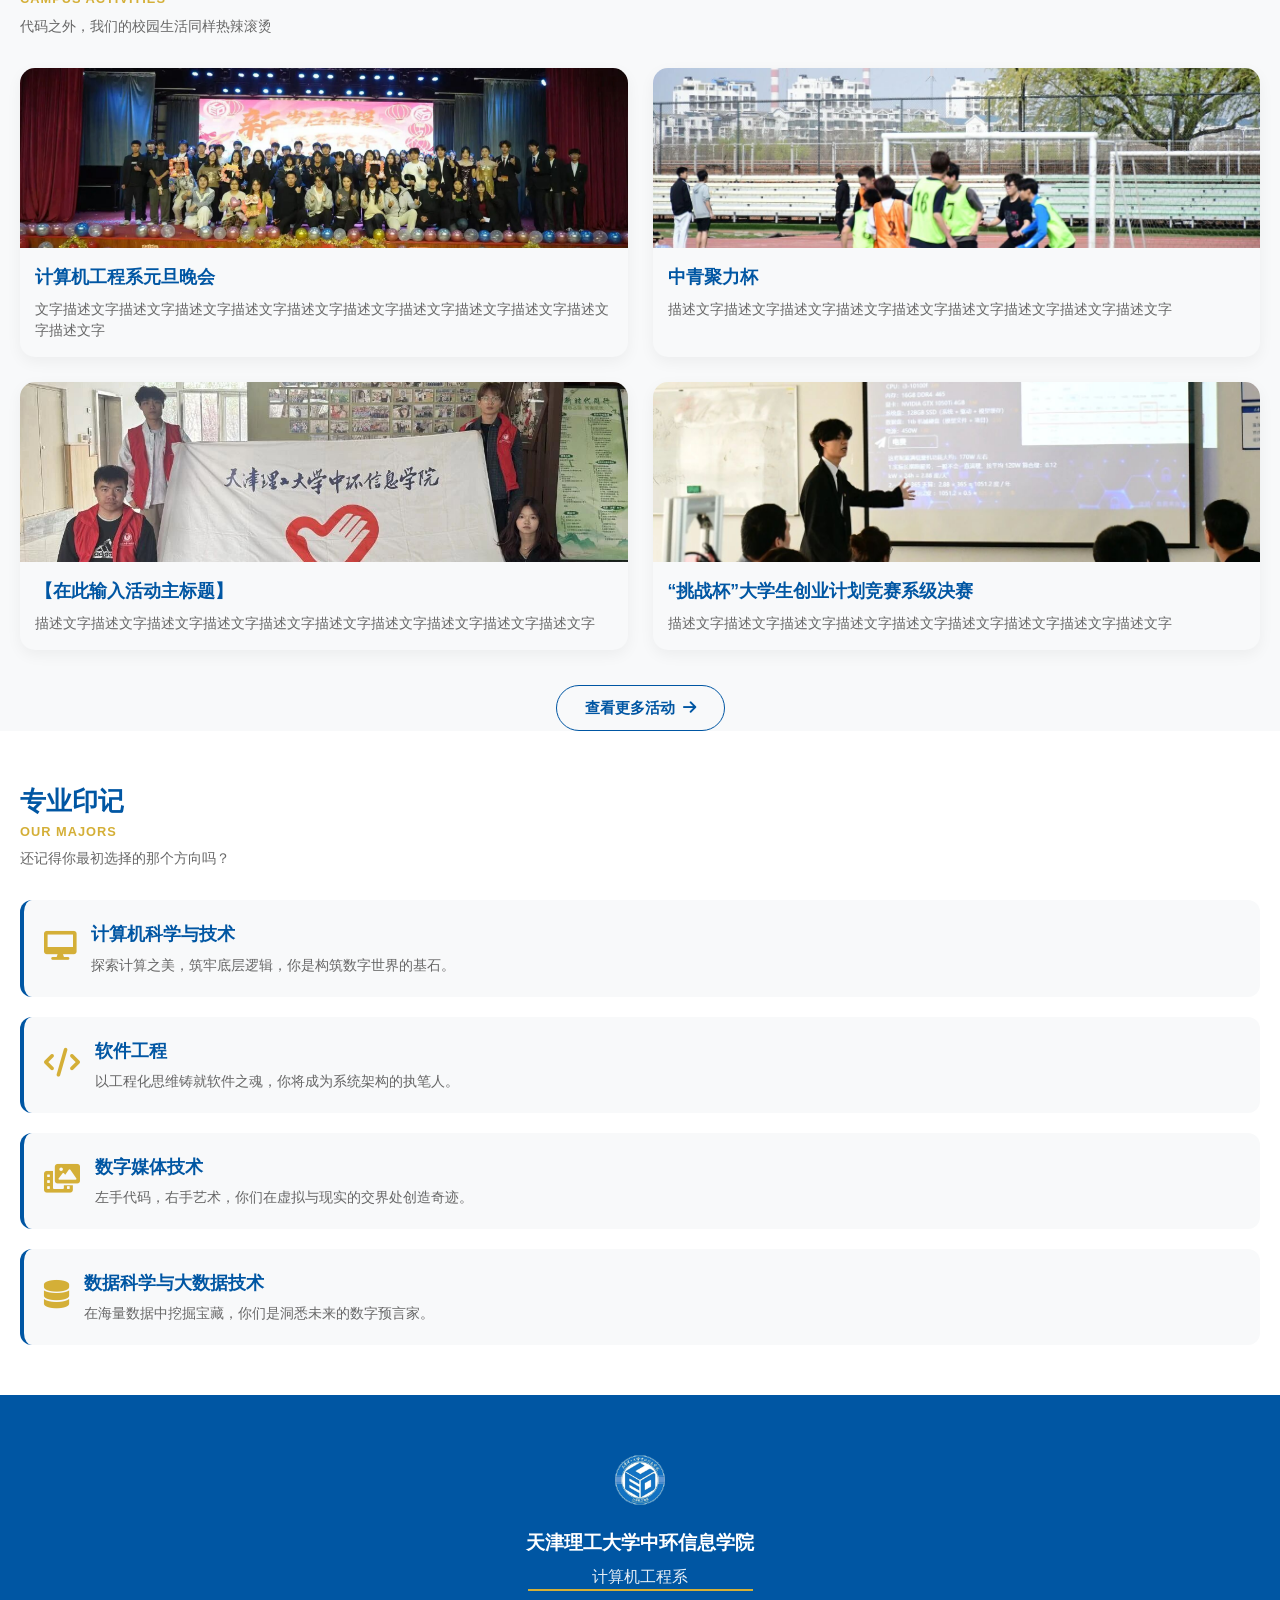
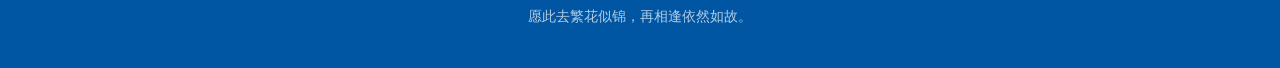
==== commit 10d488d2: "更新了代码并优化了部分功能" ====
--- a/index.html
+++ b/index.html
@@ -112,55 +112,105 @@
             <span class="drag-text">继续拖动查看全部</span>
         </div>
     </section>
-    <section class="activities-section">
+
+<section class="activities-sect<section class="honors-section">
+        <div class="container reveal">
+            <h2 class="section-title">荣誉墙 <span class="title-en">WALL OF HONOR</span></h2>
+            <p class="section-desc">那些披星戴月的日子，终会化作璀璨星光</p>
+        </div>
+
+        <div class="honors-gallery reveal">
+            <a href="https://mp.weixin.qq.com/s/IrAH0aHIR703pjNvOthTsw" class="honor-card">
+                <div class="honor-img-box">
+                    <img src="img/奖项/开放原子.jpg" alt="荣誉1">
+                </div>
+                <div class="honor-title">第三届开放原子大赛全国赛</div>
+            </a>
+            
+            <a href="https://mp.weixin.qq.com/s/iR5-sFN1n9f9XBkEFulgZw" class="honor-card">
+                <div class="honor-img-box">
+                    <img src="img/奖项/数据要素.jpg" alt="荣誉2">
+                </div>
+                <div class="honor-title">第二届大学生数据要素素质大赛</div>
+            </a>
+            
+            <a href="https://mp.weixin.qq.com/s/-Icq3RrUtCmXIQl6uabHtQ" class="honor-card">
+                <div class="honor-img-box">
+                    <img src="img/奖项/先进成图.png" alt="荣誉3">
+                </div>
+                <div class="honor-title">第十八届“高教杯”全国大学生先进成图技术与产品信息建模创新大赛</div>
+            </a>
+            
+            <a href="https://mp.weixin.qq.com/s/PEtWPzlVTxf6Cq6HRL7qLw" class="honor-card">
+                <div class="honor-img-box">
+                    <img src="img/奖项/IT杯.png" alt="荣誉4">
+                </div>
+                <div class="honor-title">TI杯全国大学生电子设计竞赛</div>
+            </a>
+            
+            <a href="https://mp.weixin.qq.com/s/_xFjmp-YUspaai1zP0fMpQ" class="honor-card">
+                <div class="honor-img-box">
+                    <img src="img/奖项/CRAIC.jpg" alt="荣誉5">
+                </div>
+                <div class="honor-title">2025年CRAIC（中国机器人及人工智能大赛）</div>
+            </a>
+        </div>
+        
+        <div class="swipe-hint reveal">
+            <i class="fas fa-arrows-alt-h"></i>
+            <span>左右滑动查看更多荣誉</span>
+        </div>
+    </section>ion">
         <div class="container reveal">
             <h2 class="section-title">活动风采 <span class="title-en">CAMPUS ACTIVITIES</span></h2>
             <p class="section-desc">代码之外，我们的校园生活同样热辣滚烫</p>
             
             <div class="activity-grid">
-                <div class="activity-card">
+                <a href="【在此处插入你的活动链接1】" class="activity-card">
                     <div class="activity-img-box">
                         <img src="img/元旦晚会.jpg" alt="活动1">
-                        
                     </div>
                     <div class="activity-info">
                         <h3>计算机工程系元旦晚会</h3>
                         <p>文字描述文字描述文字描述文字描述文字描述文字描述文字描述文字描述文字描述文字描述文字描述文字</p>
                     </div>
-                </div>
-
-                <div class="activity-card">
+                </a>
+
+                <a href="【在此处插入你的活动链接2】" class="activity-card">
                     <div class="activity-img-box">
                         <img src="img/中青聚力杯.jpg" alt="活动2">
-                        
                     </div>
                     <div class="activity-info">
                         <h3>中青聚力杯</h3>
                         <p>描述文字描述文字描述文字描述文字描述文字描述文字描述文字描述文字描述文字</p>
                     </div>
-                </div>
-
-                <div class="activity-card">
+                </a>
+
+                <a href="【在此处插入你的活动链接3】" class="activity-card">
                     <div class="activity-img-box">
                         <img src="img/志愿服务.jpg" alt="活动3">
-                        
                     </div>
                     <div class="activity-info">
                         <h3>【在此输入活动主标题】</h3>
                         <p>描述文字描述文字描述文字描述文字描述文字描述文字描述文字描述文字描述文字描述文字</p>
                     </div>
-                </div>
-
-                <div class="activity-card">
+                </a>
+
+                <a href="【在此处插入你的活动链接4】" class="activity-card">
                     <div class="activity-img-box">
                         <img src="img/挑战杯.jpg" alt="活动4">
-                        <div class="activity-tag"></div>
                     </div>
                     <div class="activity-info">
                         <h3>“挑战杯”大学生创业计划竞赛系级决赛</h3>
                         <p>描述文字描述文字描述文字描述文字描述文字描述文字描述文字描述文字描述文字</p>
                     </div>
-                </div>
+                </a>
+            </div>
+
+            <div class="activity-more-btn-wrapper reveal">
+                <a href="【在此处插入全部活动页面的链接】" class="view-more-activities-btn">
+                    <span>查看更多活动</span> <i class="fas fa-arrow-right"></i>
+                </a>
             </div>
         </div>
     </section>
--- a/style.css
+++ b/style.css
@@ -592,6 +592,11 @@
     overflow: hidden;
     box-shadow: 0 5px 15px rgba(0,0,0,0.05);
     transition: transform 0.3s ease;
+    
+    /* 【新增以下三行】：消除 a 标签的默认超链接样式 */
+    display: block; 
+    text-decoration: none; 
+    color: inherit; 
 }
 
 .activity-card:active {
@@ -645,4 +650,97 @@
     .activity-grid {
         grid-template-columns: repeat(2, 1fr);
     }
+}
+/* --- 新增：查看更多活动按钮样式 --- */
+.activity-more-btn-wrapper {
+    display: flex;
+    justify-content: center;
+    margin-top: 35px; /* 与上方卡片拉开距离 */
+}
+
+.view-more-activities-btn {
+    display: inline-flex;
+    align-items: center;
+    gap: 8px;
+    padding: 10px 28px;
+    border: 1.5px solid var(--primary-color); /* 采用线框风格，显得更清爽 */
+    color: var(--primary-color);
+    text-decoration: none;
+    border-radius: 25px;
+    font-weight: bold;
+    font-size: 0.95rem;
+    transition: all 0.3s ease;
+    background: transparent;
+}
+
+/* 手机端点击反馈：点击时填充底色 */
+.view-more-activities-btn:active {
+    background-color: var(--primary-color);
+    color: var(--white);
+    transform: scale(0.95);
+}
+/* --- 荣誉墙 (Honor Wall) --- */
+.honors-section {
+    padding: 50px 0;
+    background-color: var(--bg-light); /* 使用浅灰底色，与上下白底板块区分层次 */
+    overflow: hidden;
+}
+
+.honors-gallery {
+    display: flex;
+    overflow-x: auto;
+    scroll-snap-type: x mandatory;
+    -webkit-overflow-scrolling: touch;
+    scrollbar-width: none;
+    padding: 20px 20px 30px;
+    gap: 15px;
+}
+
+.honors-gallery::-webkit-scrollbar {
+    display: none;
+}
+
+.honor-card {
+    flex: 0 0 65%; /* 占据屏幕宽度的65%，这样能露出下一张卡片的一半，引导用户滑动 */
+    scroll-snap-align: center;
+    background: var(--white);
+    border-radius: 12px;
+    overflow: hidden;
+    box-shadow: 0 4px 15px rgba(0,0,0,0.06);
+    text-decoration: none; /* 去除超链接下划线 */
+    color: inherit;
+    display: flex;
+    flex-direction: column;
+    transition: transform 0.2s ease;
+}
+
+.honor-card:active {
+    transform: scale(0.96); /* 手机端点击时的按压回弹效果 */
+}
+
+.honor-img-box {
+    width: 100%;
+    aspect-ratio: 4 / 3; /* 图片固定为 4:3 比例，确保证书或合影排列整齐 */
+    background-color: #eaeaea;
+    border-bottom: 3px solid var(--gold-color); /* 金色分割线，提升荣誉感 */
+}
+
+.honor-img-box img {
+    width: 100%;
+    height: 100%;
+    object-fit: cover;
+    display: block;
+}
+
+.honor-title {
+    padding: 15px 12px;
+    text-align: center;
+    font-size: 0.95rem;
+    font-weight: bold;
+    color: var(--primary-color);
+    line-height: 1.4;
+    display: flex;
+    align-items: center;
+    justify-content: center;
+    flex-grow: 1; /* 无论比赛名称是长是短，都能自动填充高度保持对齐 */
 }
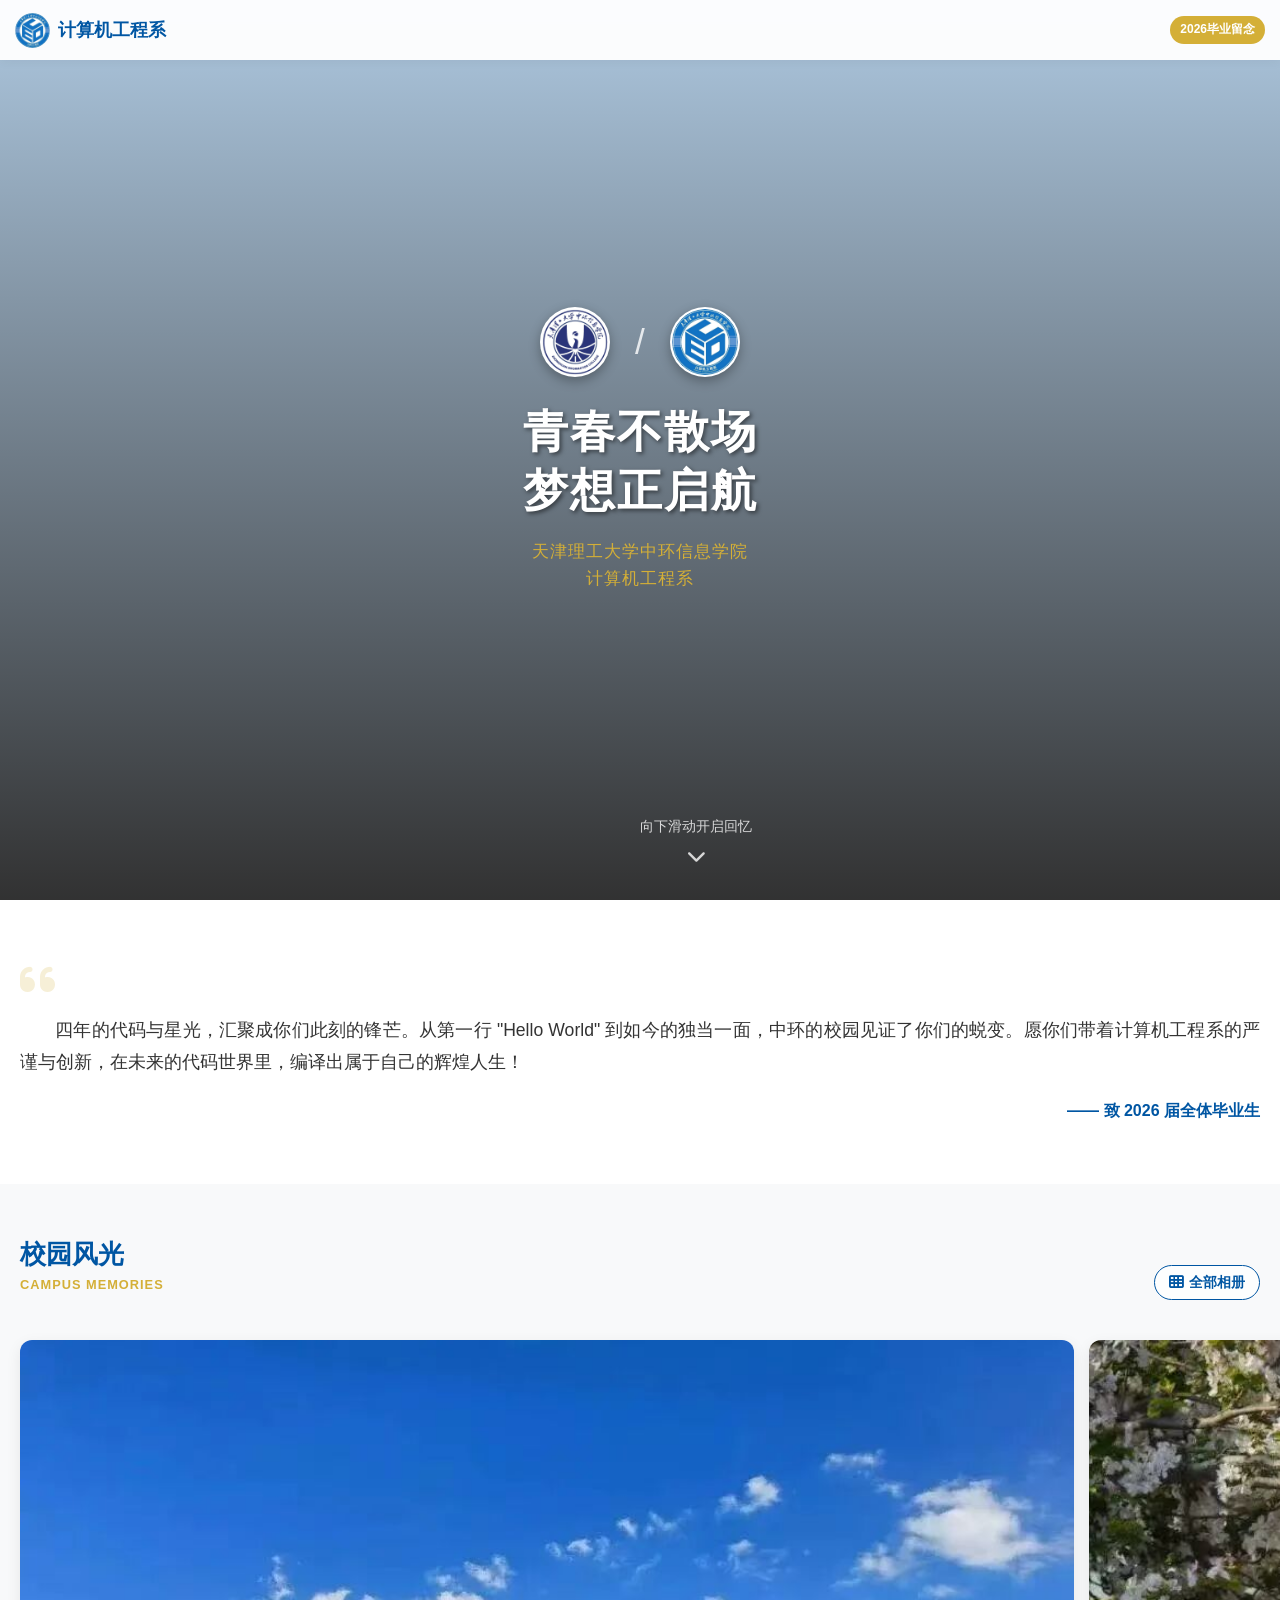
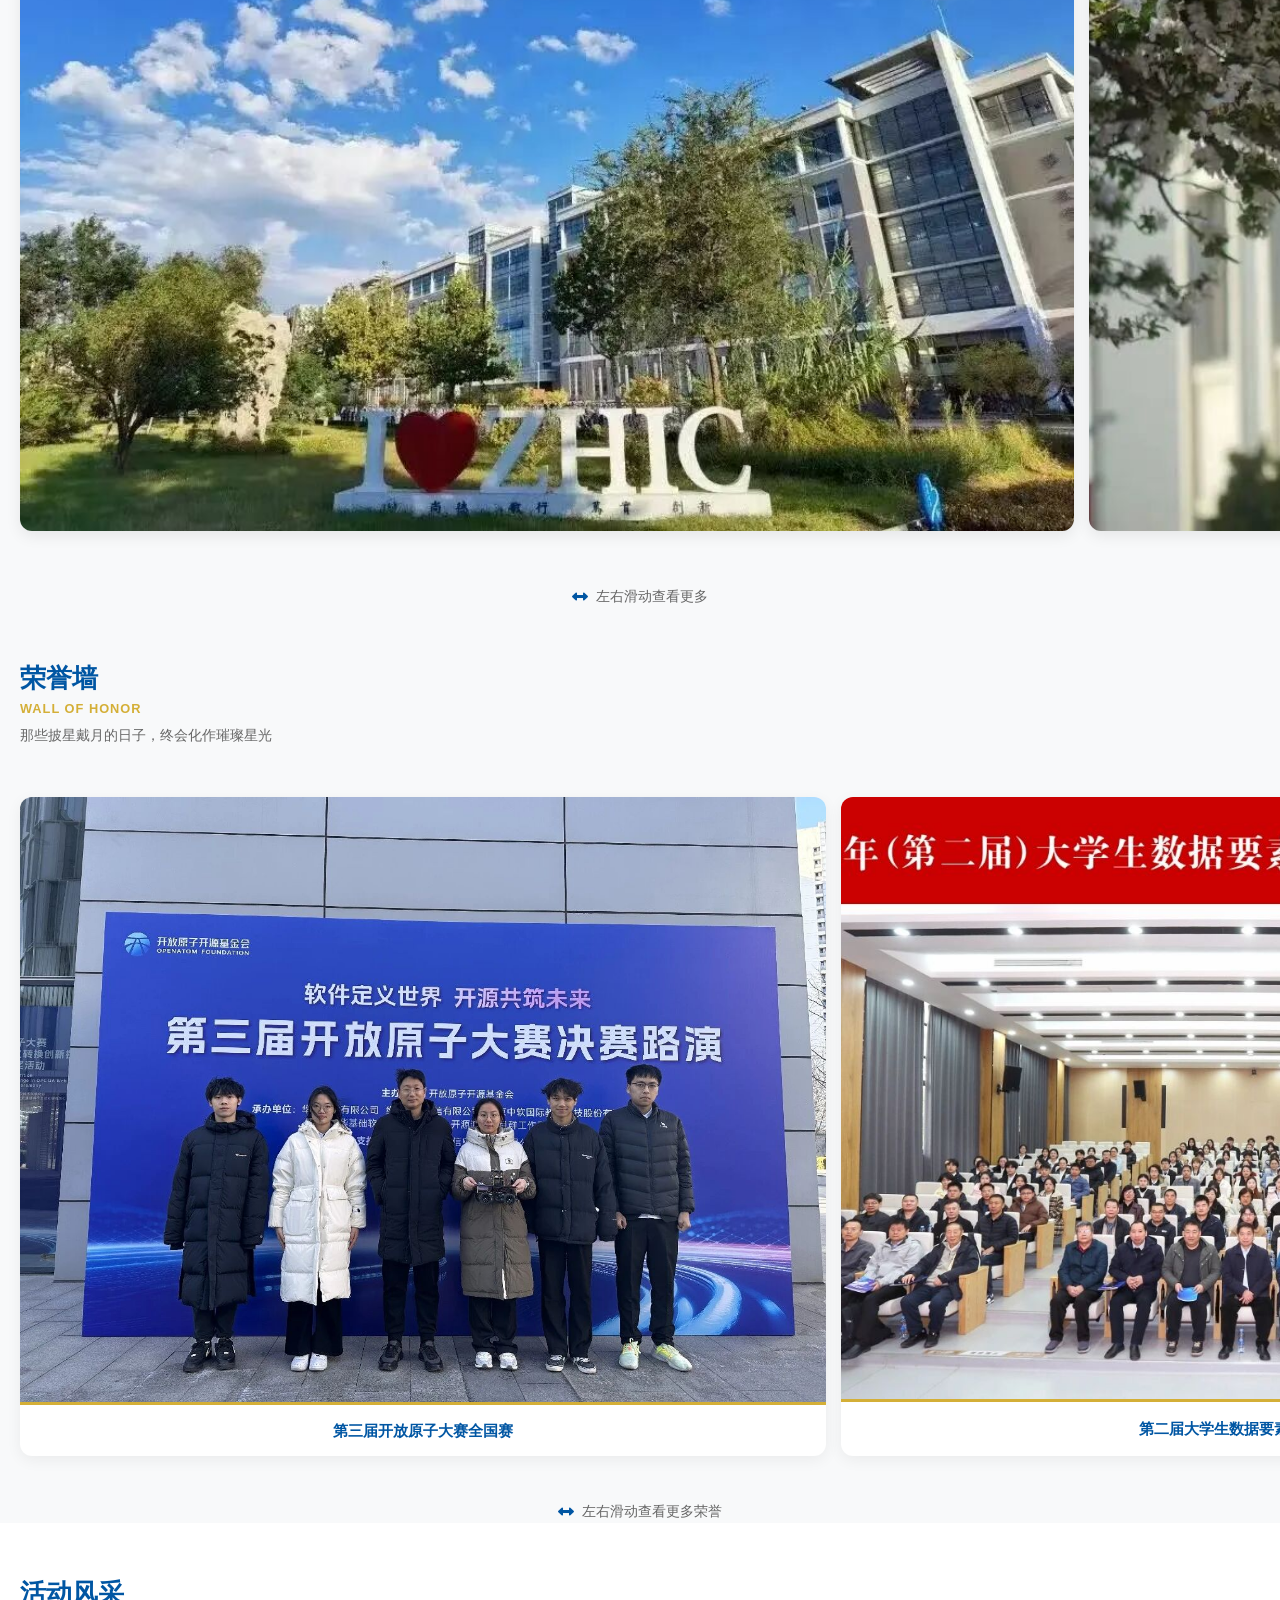
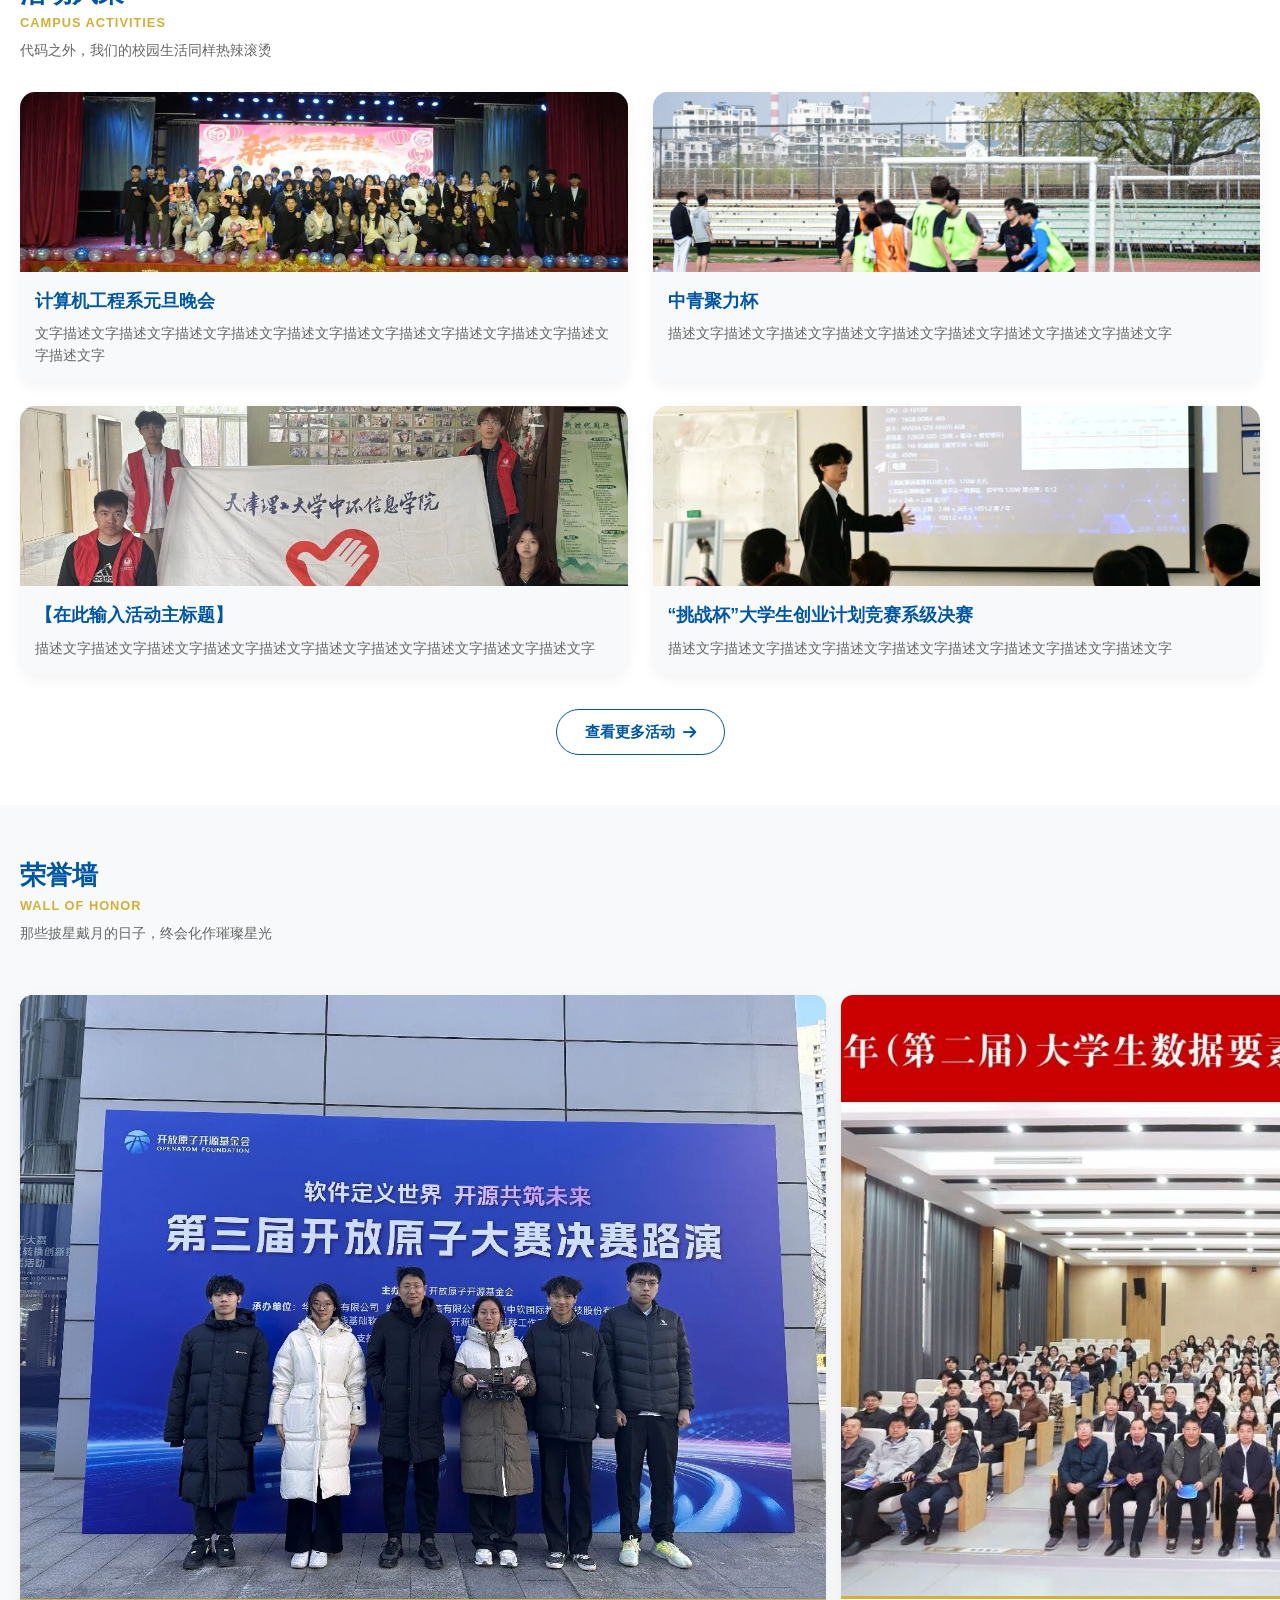
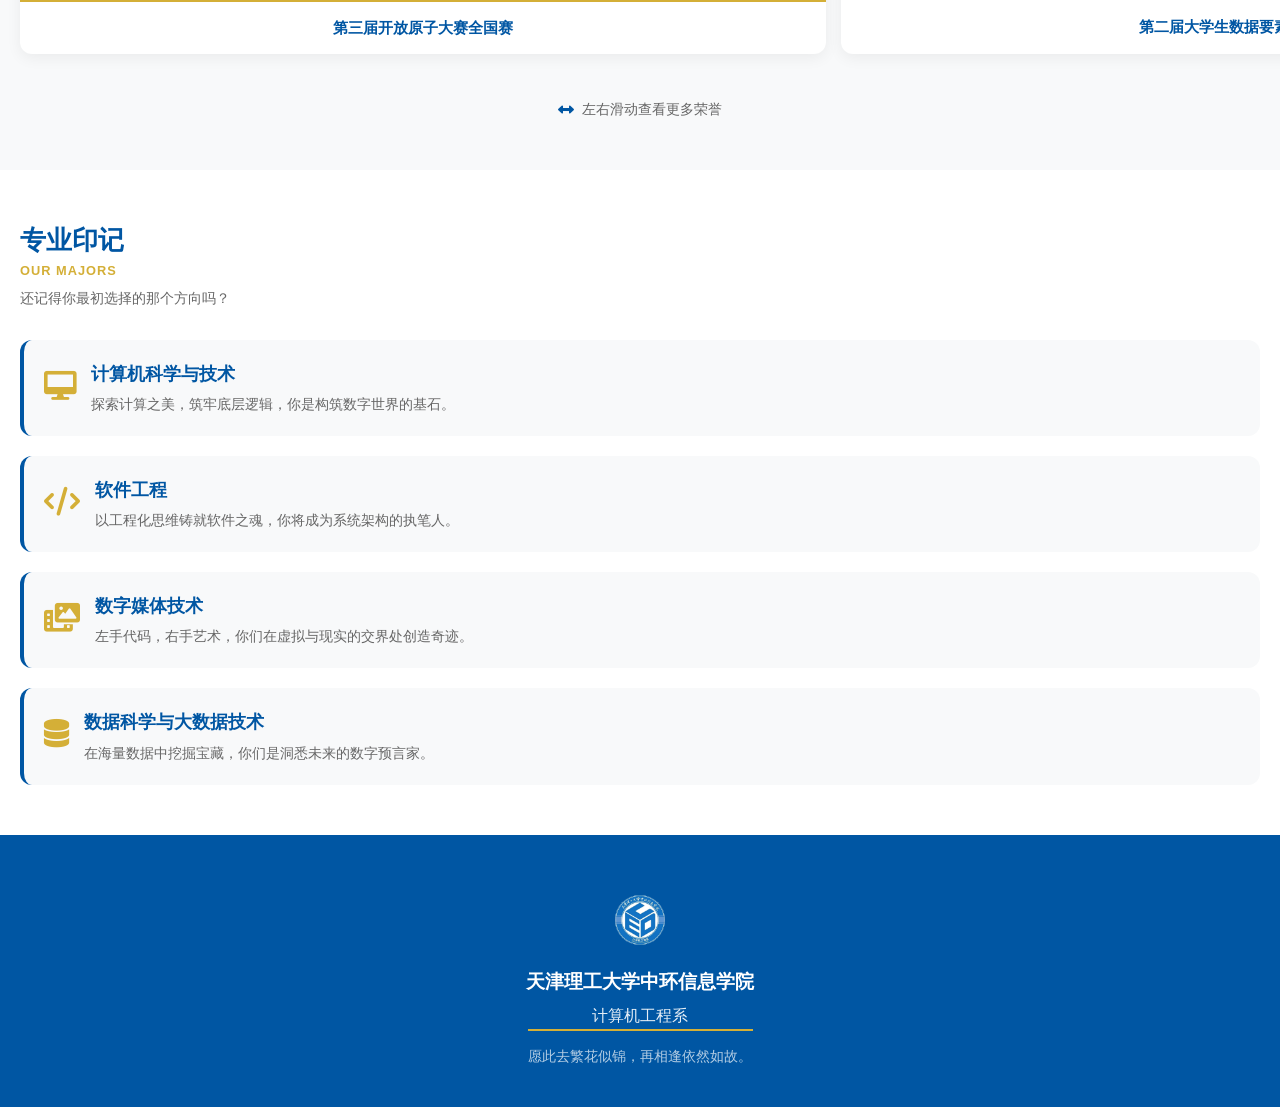
==== commit 594c0cb9: "更新了代码并优化了部分功能" ====
--- a/index.html
+++ b/index.html
@@ -160,7 +160,7 @@
             <i class="fas fa-arrows-alt-h"></i>
             <span>左右滑动查看更多荣誉</span>
         </div>
-    </section>ion">
+   <section class="activities-section">
         <div class="container reveal">
             <h2 class="section-title">活动风采 <span class="title-en">CAMPUS ACTIVITIES</span></h2>
             <p class="section-desc">代码之外，我们的校园生活同样热辣滚烫</p>
@@ -212,6 +212,55 @@
                     <span>查看更多活动</span> <i class="fas fa-arrow-right"></i>
                 </a>
             </div>
+        </div>
+    </section>
+
+    <section class="honors-section">
+        <div class="container reveal">
+            <h2 class="section-title">荣誉墙 <span class="title-en">WALL OF HONOR</span></h2>
+            <p class="section-desc">那些披星戴月的日子，终会化作璀璨星光</p>
+        </div>
+
+        <div class="honors-gallery reveal">
+            <a href="https://mp.weixin.qq.com/s/IrAH0aHIR703pjNvOthTsw" class="honor-card">
+                <div class="honor-img-box">
+                    <img src="img/奖项/开放原子.jpg" alt="荣誉1">
+                </div>
+                <div class="honor-title">第三届开放原子大赛全国赛</div>
+            </a>
+            
+            <a href="https://mp.weixin.qq.com/s/iR5-sFN1n9f9XBkEFulgZw" class="honor-card">
+                <div class="honor-img-box">
+                    <img src="img/奖项/数据要素.jpg" alt="荣誉2">
+                </div>
+                <div class="honor-title">第二届大学生数据要素素质大赛</div>
+            </a>
+            
+            <a href="https://mp.weixin.qq.com/s/-Icq3RrUtCmXIQl6uabHtQ" class="honor-card">
+                <div class="honor-img-box">
+                    <img src="img/奖项/先进成图.png" alt="荣誉3">
+                </div>
+                <div class="honor-title">第十八届“高教杯”全国大学生先进成图技术与产品信息建模创新大赛</div>
+            </a>
+            
+            <a href="https://mp.weixin.qq.com/s/PEtWPzlVTxf6Cq6HRL7qLw" class="honor-card">
+                <div class="honor-img-box">
+                    <img src="img/奖项/IT杯.png" alt="荣誉4">
+                </div>
+                <div class="honor-title">TI杯全国大学生电子设计竞赛</div>
+            </a>
+            
+            <a href="https://mp.weixin.qq.com/s/_xFjmp-YUspaai1zP0fMpQ" class="honor-card">
+                <div class="honor-img-box">
+                    <img src="img/奖项/CRAIC.jpg" alt="荣誉5">
+                </div>
+                <div class="honor-title">2025年CRAIC（中国机器人及人工智能大赛）</div>
+            </a>
+        </div>
+        
+        <div class="swipe-hint reveal">
+            <i class="fas fa-arrows-alt-h"></i>
+            <span>左右滑动查看更多荣誉</span>
         </div>
     </section>
     <section class="majors-section">
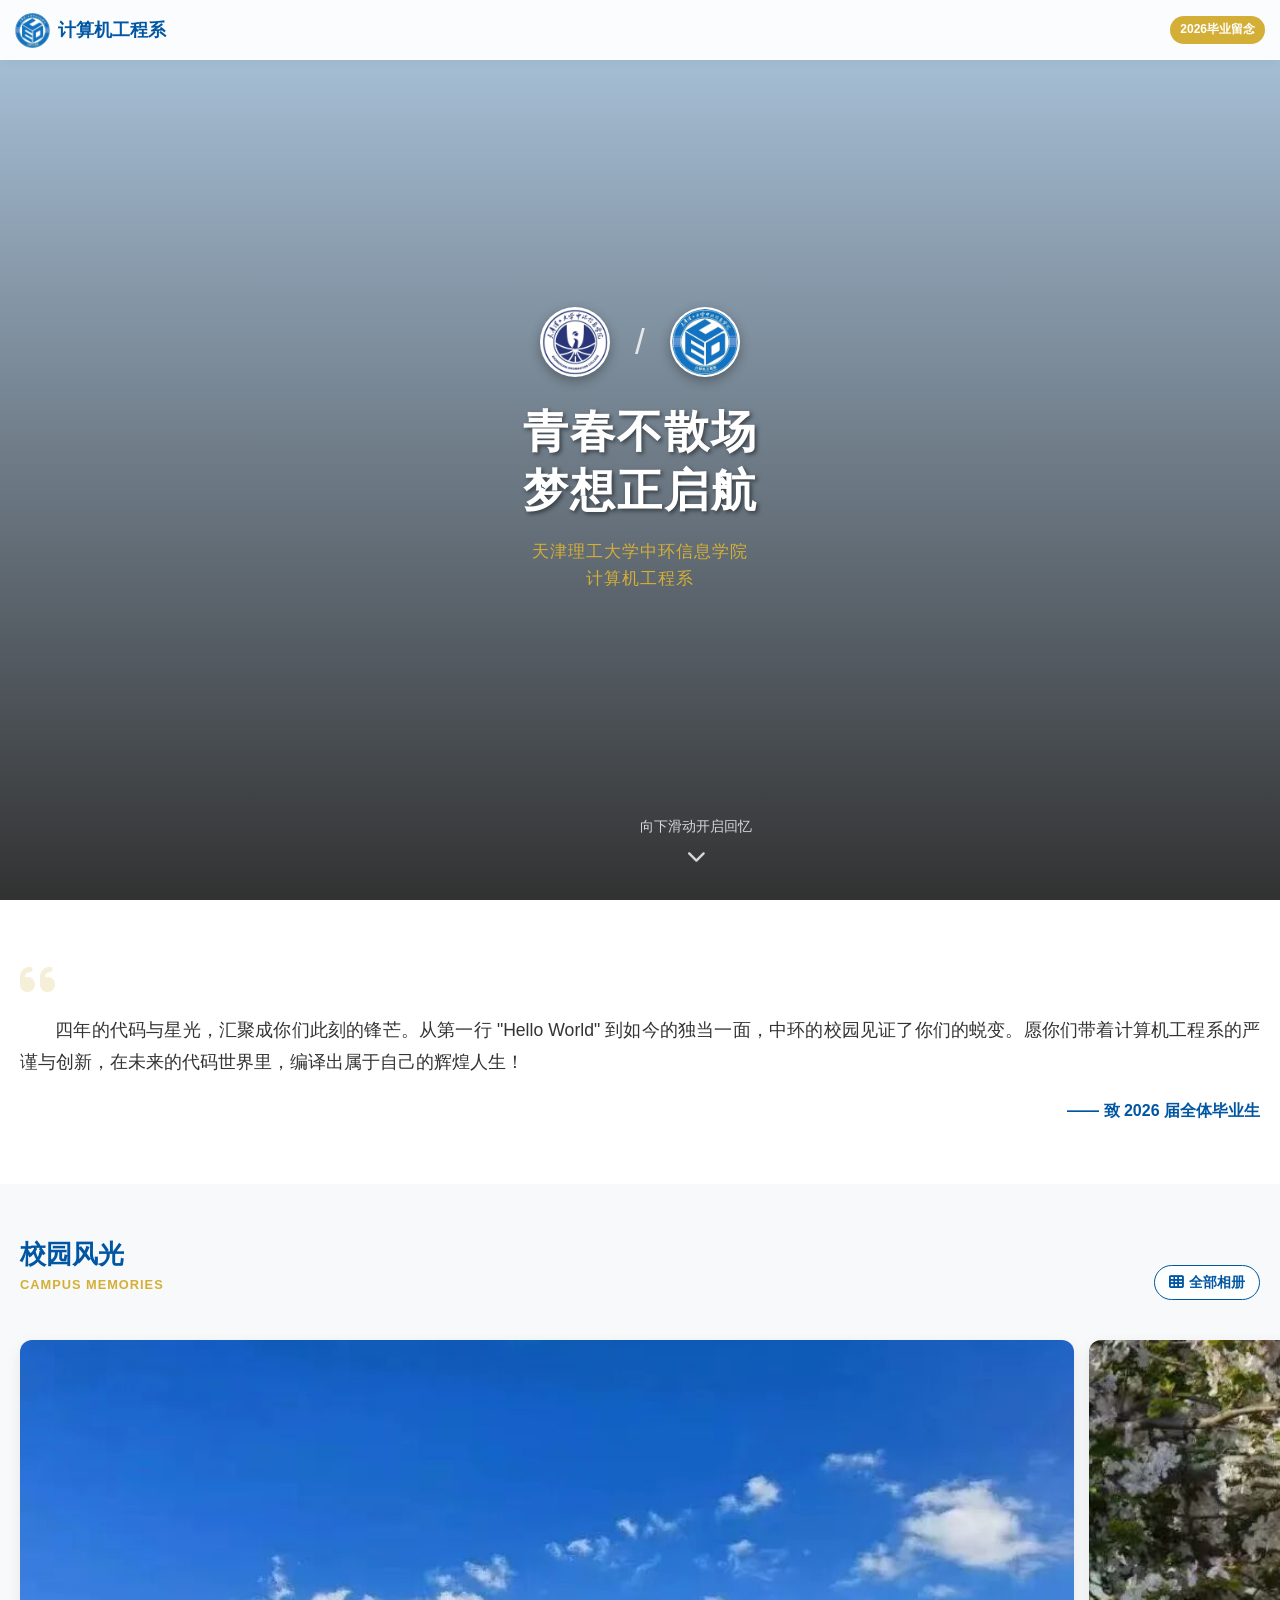
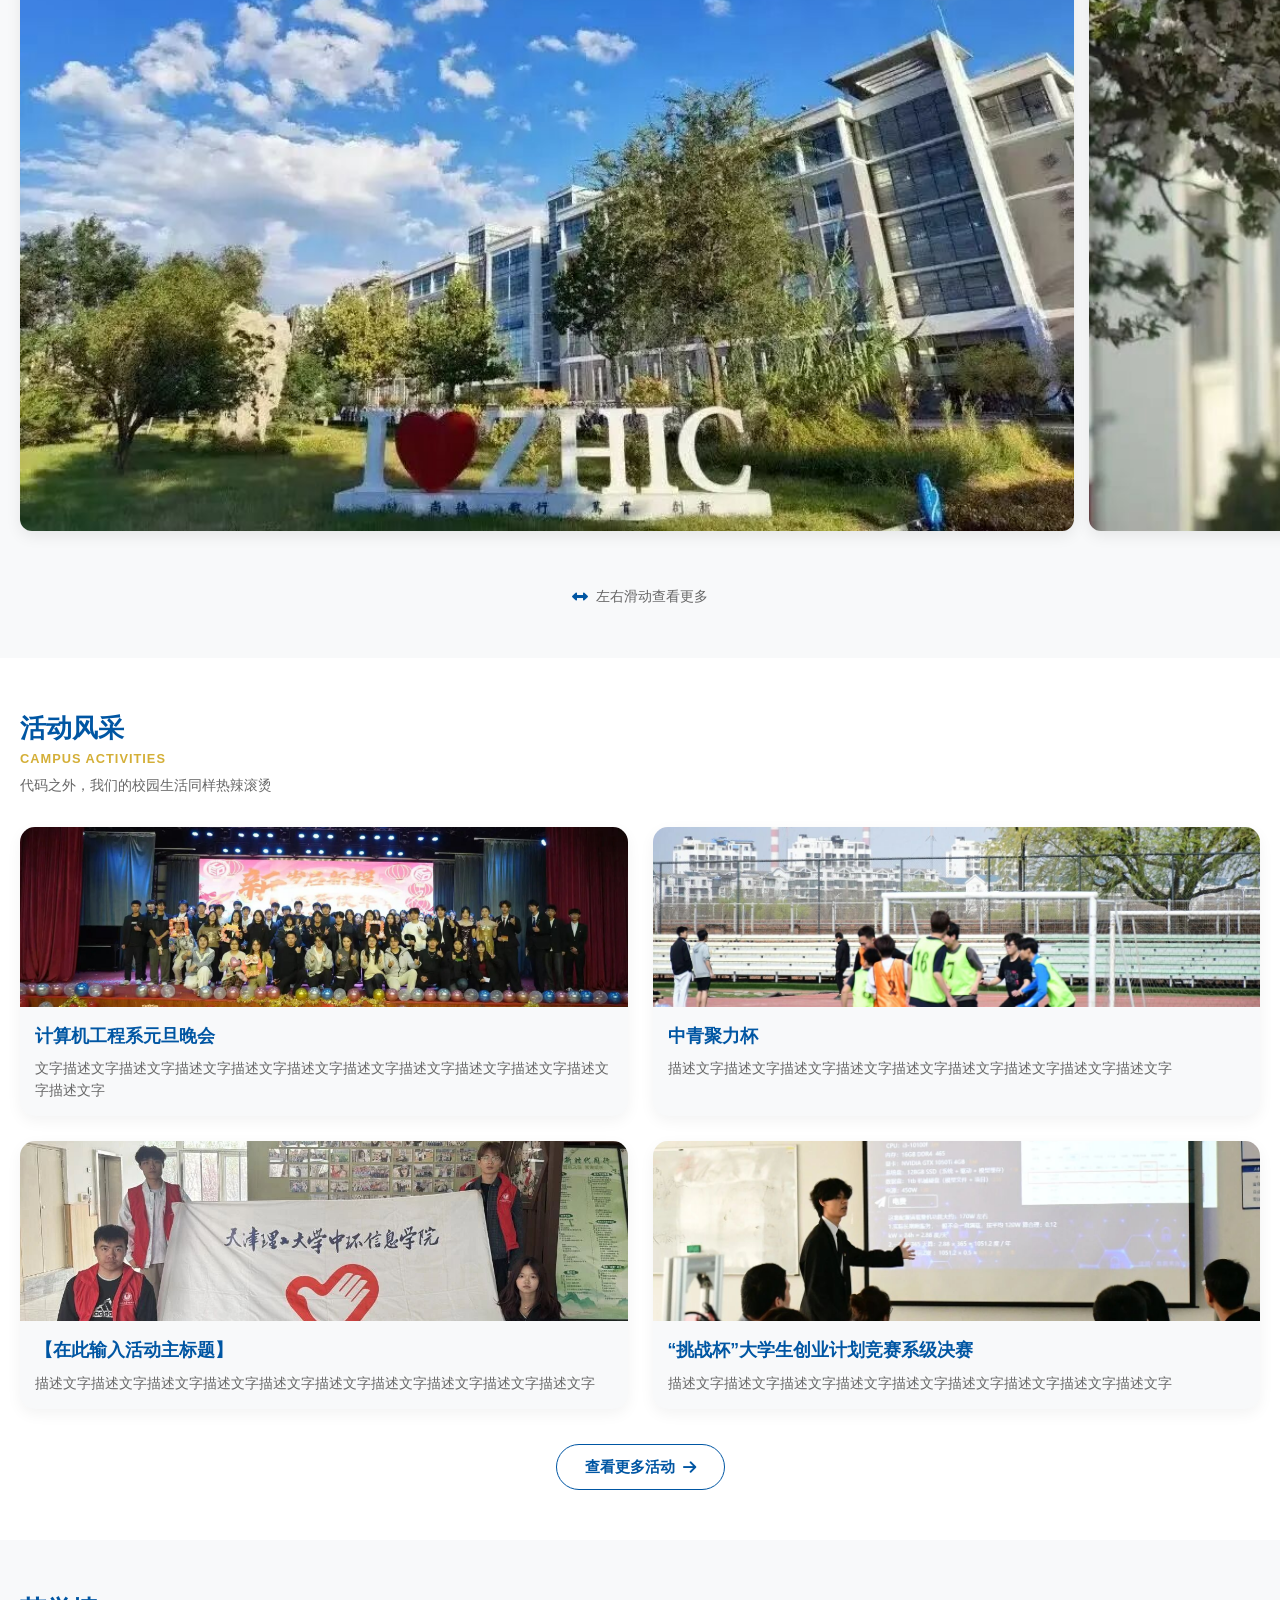
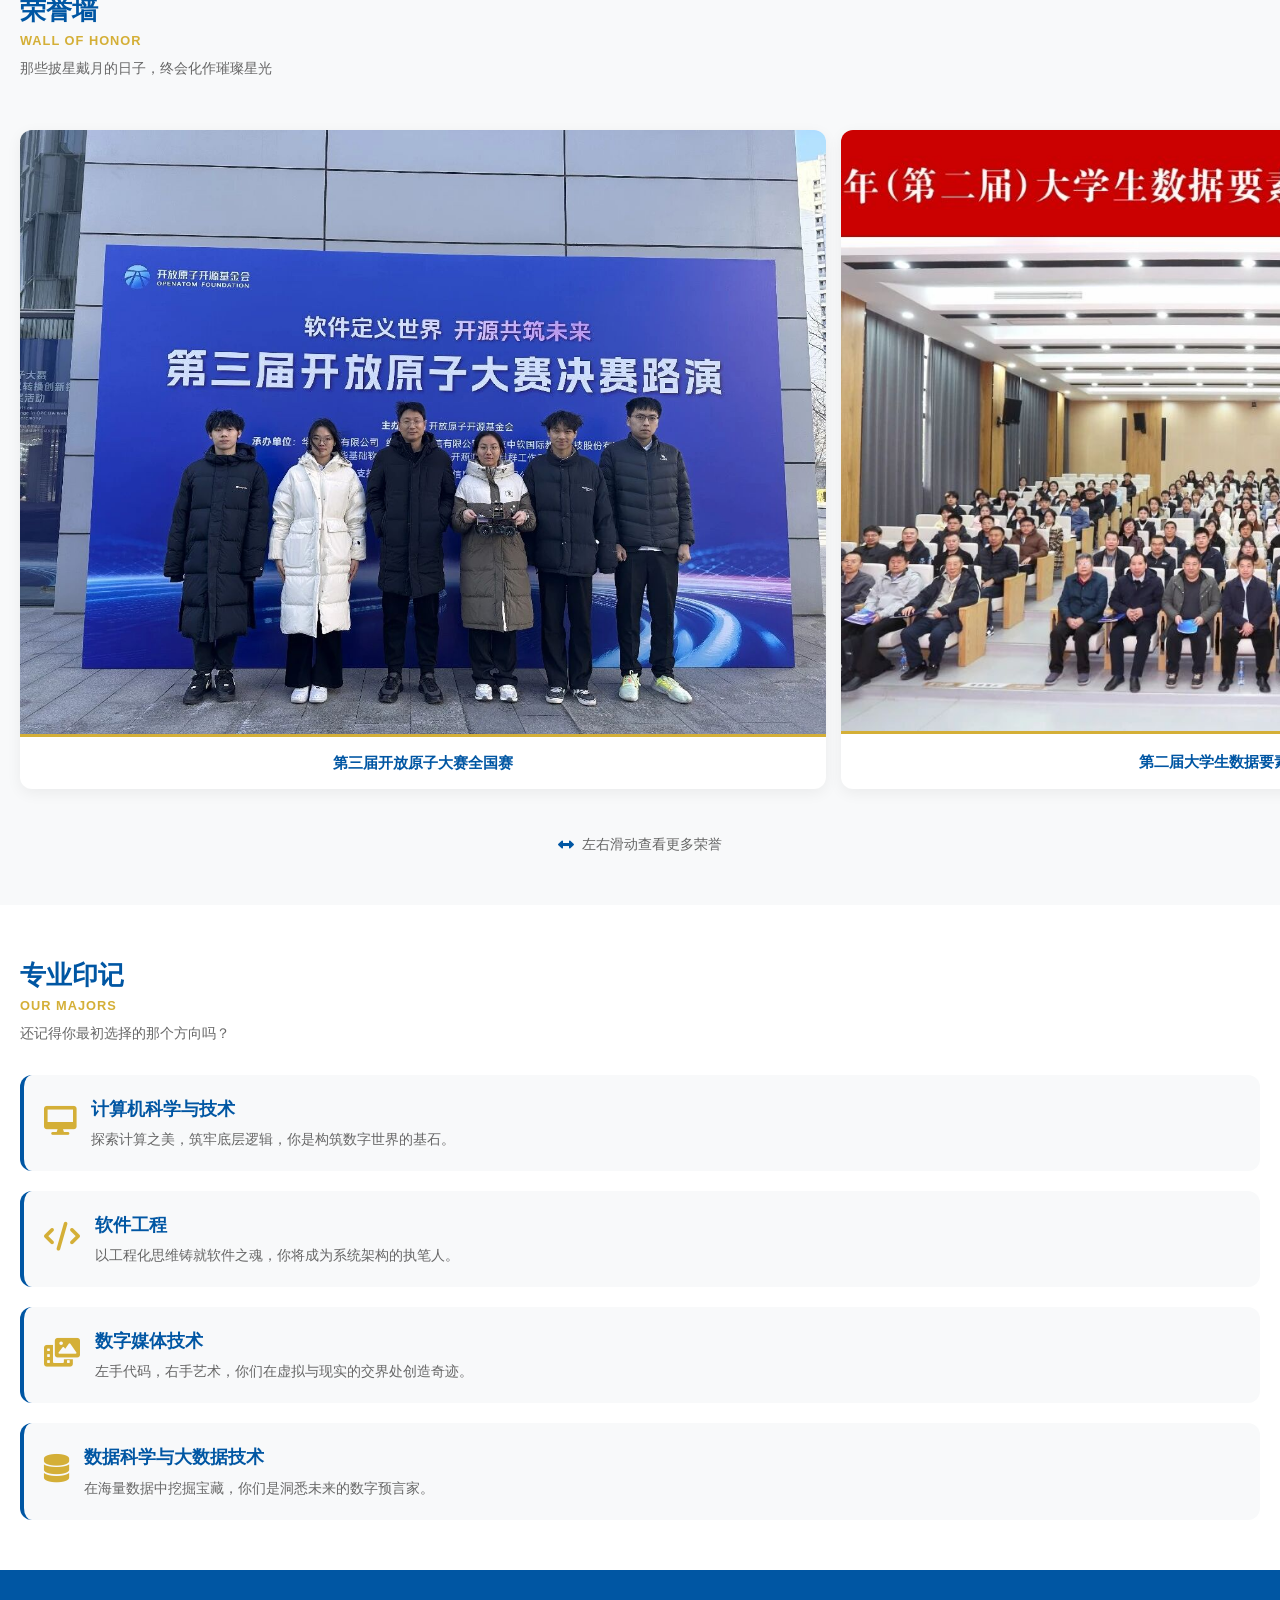
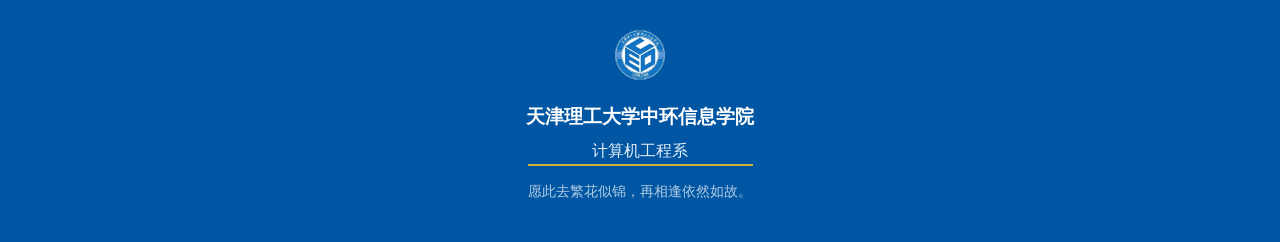
==== commit 9a7d1b00: "更新了代码并优化了部分功能" ====
--- a/index.html
+++ b/index.html
@@ -112,61 +112,13 @@
             <span class="drag-text">继续拖动查看全部</span>
         </div>
     </section>
-
-<section class="activities-sect<section class="honors-section">
-        <div class="container reveal">
-            <h2 class="section-title">荣誉墙 <span class="title-en">WALL OF HONOR</span></h2>
-            <p class="section-desc">那些披星戴月的日子，终会化作璀璨星光</p>
-        </div>
-
-        <div class="honors-gallery reveal">
-            <a href="https://mp.weixin.qq.com/s/IrAH0aHIR703pjNvOthTsw" class="honor-card">
-                <div class="honor-img-box">
-                    <img src="img/奖项/开放原子.jpg" alt="荣誉1">
-                </div>
-                <div class="honor-title">第三届开放原子大赛全国赛</div>
-            </a>
-            
-            <a href="https://mp.weixin.qq.com/s/iR5-sFN1n9f9XBkEFulgZw" class="honor-card">
-                <div class="honor-img-box">
-                    <img src="img/奖项/数据要素.jpg" alt="荣誉2">
-                </div>
-                <div class="honor-title">第二届大学生数据要素素质大赛</div>
-            </a>
-            
-            <a href="https://mp.weixin.qq.com/s/-Icq3RrUtCmXIQl6uabHtQ" class="honor-card">
-                <div class="honor-img-box">
-                    <img src="img/奖项/先进成图.png" alt="荣誉3">
-                </div>
-                <div class="honor-title">第十八届“高教杯”全国大学生先进成图技术与产品信息建模创新大赛</div>
-            </a>
-            
-            <a href="https://mp.weixin.qq.com/s/PEtWPzlVTxf6Cq6HRL7qLw" class="honor-card">
-                <div class="honor-img-box">
-                    <img src="img/奖项/IT杯.png" alt="荣誉4">
-                </div>
-                <div class="honor-title">TI杯全国大学生电子设计竞赛</div>
-            </a>
-            
-            <a href="https://mp.weixin.qq.com/s/_xFjmp-YUspaai1zP0fMpQ" class="honor-card">
-                <div class="honor-img-box">
-                    <img src="img/奖项/CRAIC.jpg" alt="荣誉5">
-                </div>
-                <div class="honor-title">2025年CRAIC（中国机器人及人工智能大赛）</div>
-            </a>
-        </div>
-        
-        <div class="swipe-hint reveal">
-            <i class="fas fa-arrows-alt-h"></i>
-            <span>左右滑动查看更多荣誉</span>
-        </div>
    <section class="activities-section">
         <div class="container reveal">
             <h2 class="section-title">活动风采 <span class="title-en">CAMPUS ACTIVITIES</span></h2>
             <p class="section-desc">代码之外，我们的校园生活同样热辣滚烫</p>
             
             <div class="activity-grid">
-                <a href="【在此处插入你的活动链接1】" class="activity-card">
+                <a href="https://mp.weixin.qq.com/s/PmrzT2SGcmOMaeND26dNsg" class="activity-card">
                     <div class="activity-img-box">
                         <img src="img/元旦晚会.jpg" alt="活动1">
                     </div>
@@ -176,7 +128,7 @@
                     </div>
                 </a>
 
-                <a href="【在此处插入你的活动链接2】" class="activity-card">
+                <a href="https://mp.weixin.qq.com/s/ye4kVNXkfqjPJBwpBiWtQQ" class="activity-card">
                     <div class="activity-img-box">
                         <img src="img/中青聚力杯.jpg" alt="活动2">
                     </div>
@@ -186,7 +138,7 @@
                     </div>
                 </a>
 
-                <a href="【在此处插入你的活动链接3】" class="activity-card">
+                <a href="https://mp.weixin.qq.com/s/LpI05qltKm9oyYodi1BbXw" class="activity-card">
                     <div class="activity-img-box">
                         <img src="img/志愿服务.jpg" alt="活动3">
                     </div>
@@ -196,7 +148,7 @@
                     </div>
                 </a>
 
-                <a href="【在此处插入你的活动链接4】" class="activity-card">
+                <a href="https://mp.weixin.qq.com/s/li4sTLWAmseJswMbGurQmg" class="activity-card">
                     <div class="activity-img-box">
                         <img src="img/挑战杯.jpg" alt="活动4">
                     </div>
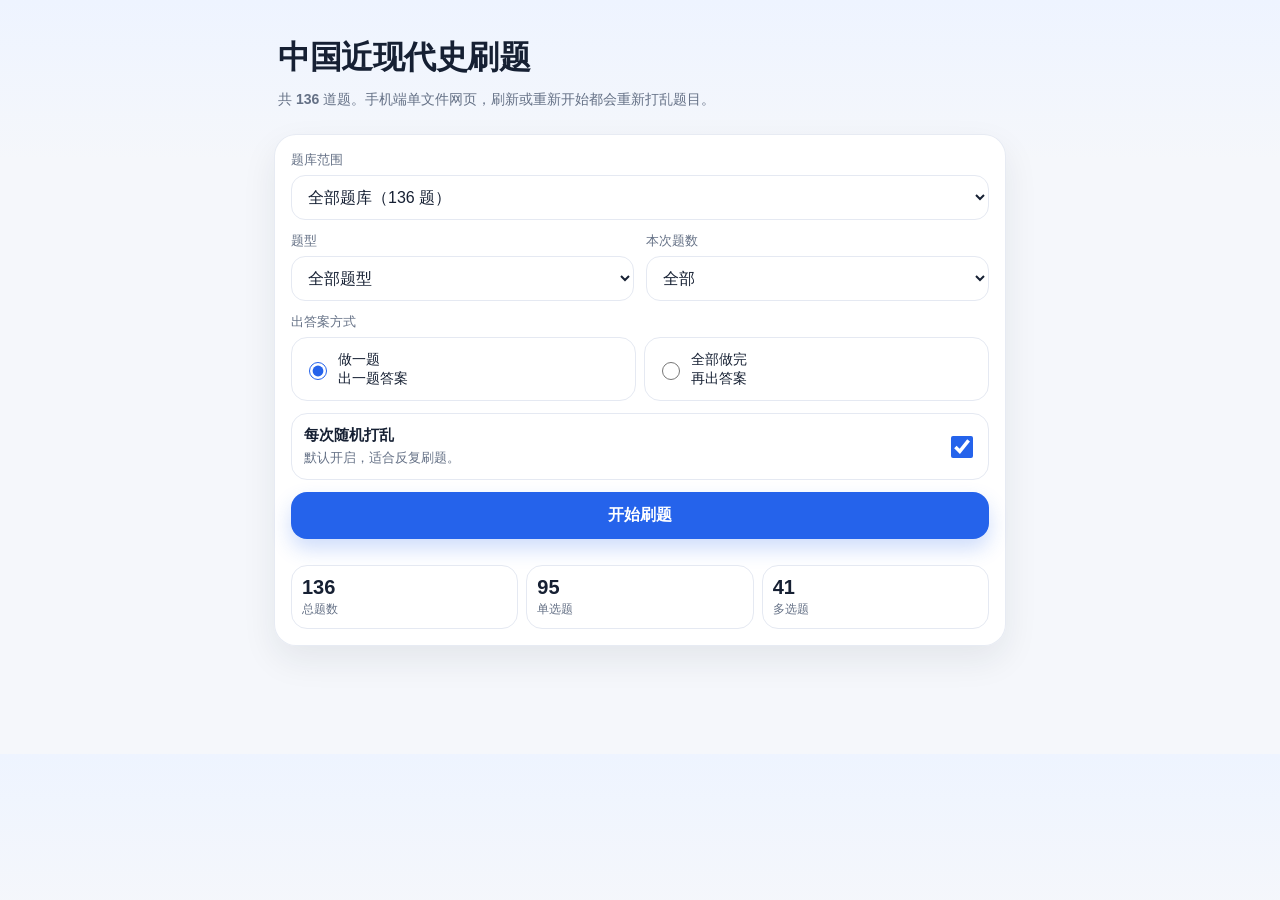
==== commit 71ac21ee: "Update index.html" ====
--- a/index.html
+++ b/index.html
@@ -1,270 +1,364 @@
-<!DOCTYPE html>
+<!doctype html>
 <html lang="zh-CN">
 <head>
-    <meta charset="UTF-8">
-    <meta name="viewport" content="width=device-width, initial-scale=1.0, maximum-scale=1.0, user-scalable=no">
-    <title>2026届毕业纪念 - 计算机工程系</title>
-    <link rel="stylesheet" href="style.css">
-    <link rel="stylesheet" href="https://cdnjs.cloudflare.com/ajax/libs/font-awesome/6.0.0/css/all.min.css">
-    <!-- 引入 Favicon -->
-    <link rel="icon" href="path/to/your/favicon.png" type="image/png">
+  <meta charset="utf-8" />
+  <meta name="viewport" content="width=device-width, initial-scale=1, viewport-fit=cover" />
+  <meta name="theme-color" content="#2563eb" />
+  <title>中国近现代史刷题网站</title>
+  <style>
+    :root {
+      --bg:#f5f7fb; --card:#ffffff; --text:#162033; --muted:#657186;
+      --primary:#2563eb; --primary-dark:#1d4ed8; --green:#16a34a; --red:#dc2626;
+      --amber:#f59e0b; --line:#e5e9f2; --soft:#eef4ff;
+    }
+    * { box-sizing:border-box; }
+    body { margin:0; font-family:-apple-system,BlinkMacSystemFont,"Segoe UI","PingFang SC","Microsoft YaHei",Arial,sans-serif; background:linear-gradient(180deg,#eef4ff 0%,var(--bg) 160px); color:var(--text); }
+    .app { width:min(760px,100%); margin:0 auto; padding:16px 14px 96px; }
+    .hero { padding:20px 4px 12px; }
+    .title { margin:0; font-size:26px; font-weight:850; letter-spacing:-0.5px; }
+    .sub { margin:8px 0 0; color:var(--muted); font-size:14px; line-height:1.6; }
+    .card { background:rgba(255,255,255,.96); border:1px solid rgba(229,233,242,.9); border-radius:22px; box-shadow:0 14px 34px rgba(22,32,51,.08); padding:16px; margin:12px 0; }
+    .grid { display:grid; gap:12px; }
+    label.field { display:block; }
+    .field span { display:block; font-size:13px; color:var(--muted); margin:0 0 6px; }
+    select, input[type="number"] { width:100%; border:1px solid var(--line); border-radius:14px; padding:12px 12px; font-size:16px; color:var(--text); background:white; outline:none; }
+    .seg { display:grid; grid-template-columns:1fr 1fr; gap:8px; }
+    .seg label { display:flex; align-items:center; gap:8px; border:1px solid var(--line); border-radius:16px; padding:12px; background:#fff; font-size:14px; line-height:1.35; }
+    .seg input { width:18px; height:18px; accent-color:var(--primary); }
+    .switch { display:flex; align-items:center; justify-content:space-between; gap:12px; border:1px solid var(--line); border-radius:16px; padding:12px; background:#fff; }
+    .switch b { font-size:15px; }
+    .switch small { display:block; color:var(--muted); line-height:1.45; margin-top:3px; }
+    .switch input { width:22px; height:22px; accent-color:var(--primary); }
+    .btn { border:0; border-radius:16px; padding:13px 16px; font-size:16px; font-weight:800; background:var(--primary); color:white; width:100%; cursor:pointer; box-shadow:0 10px 20px rgba(37,99,235,.22); }
+    .btn:active { transform:translateY(1px); }
+    .btn.secondary { background:#fff; color:var(--primary); border:1px solid #bfdbfe; box-shadow:none; }
+    .btn.ghost { background:transparent; color:var(--muted); border:1px solid var(--line); box-shadow:none; }
+    .btn.danger { background:var(--red); }
+    .btn.ok { background:var(--green); }
+    .btn:disabled { opacity:.45; cursor:not-allowed; transform:none; }
+    .stats { display:grid; grid-template-columns:repeat(3,1fr); gap:8px; margin-top:14px; }
+    .stat { background:#fff; border:1px solid var(--line); border-radius:16px; padding:10px; }
+    .stat b { display:block; font-size:20px; }
+    .stat span { font-size:12px; color:var(--muted); }
+    .topbar { position:sticky; top:0; z-index:10; margin:-16px -14px 12px; padding:10px 14px; backdrop-filter:blur(14px); background:rgba(245,247,251,.82); border-bottom:1px solid rgba(229,233,242,.7); }
+    .barline { display:flex; align-items:center; justify-content:space-between; gap:10px; }
+    .pill { display:inline-flex; align-items:center; gap:6px; border-radius:999px; padding:7px 10px; background:#fff; border:1px solid var(--line); font-size:13px; color:var(--muted); }
+    .progress { height:8px; background:#e6edfb; border-radius:99px; overflow:hidden; margin-top:10px; }
+    .progress > div { height:100%; width:0%; background:linear-gradient(90deg,var(--primary),#60a5fa); transition:.25s; }
+    .qmeta { display:flex; flex-wrap:wrap; gap:8px; align-items:center; margin-bottom:12px; }
+    .tag { font-size:12px; color:#1e40af; background:#dbeafe; border-radius:999px; padding:5px 9px; font-weight:700; }
+    .tag.multi { color:#92400e; background:#fef3c7; }
+    .qtitle { font-size:20px; line-height:1.55; margin:8px 0 14px; font-weight:800; }
+    .source { color:var(--muted); font-size:12px; line-height:1.45; }
+    .options { display:grid; gap:10px; }
+    .option { display:grid; grid-template-columns:30px 1fr; align-items:start; gap:10px; border:1px solid var(--line); border-radius:17px; padding:13px; background:#fff; line-height:1.55; cursor:pointer; user-select:none; }
+    .option .letter { width:28px; height:28px; border-radius:50%; display:flex; align-items:center; justify-content:center; background:#f1f5f9; font-weight:900; color:#475569; }
+    .option input { display:none; }
+    .option.selected { border-color:#93c5fd; background:#eff6ff; }
+    .option.selected .letter { background:var(--primary); color:#fff; }
+    .option.correct { border-color:#86efac; background:#f0fdf4; }
+    .option.correct .letter { background:var(--green); color:white; }
+    .option.wrong { border-color:#fecaca; background:#fef2f2; }
+    .option.wrong .letter { background:var(--red); color:white; }
+    .explain { display:none; margin-top:14px; padding:13px; border-radius:16px; background:#f8fafc; border:1px dashed #cbd5e1; line-height:1.65; }
+    .explain.show { display:block; }
+    .explain b.ok { color:var(--green); }
+    .explain b.bad { color:var(--red); }
+    .bottom { position:fixed; left:0; right:0; bottom:0; z-index:20; padding:10px 14px calc(10px + env(safe-area-inset-bottom)); background:rgba(255,255,255,.92); backdrop-filter:blur(16px); border-top:1px solid var(--line); }
+    .bottom-inner { width:min(760px,100%); margin:0 auto; display:grid; grid-template-columns:1fr 1fr; gap:10px; }
+    .bottom-inner.three { grid-template-columns:1fr 1fr 1.2fr; }
+    .review-item { border:1px solid var(--line); border-radius:18px; background:#fff; padding:13px; margin:10px 0; }
+    .review-head { display:flex; gap:8px; flex-wrap:wrap; align-items:center; margin-bottom:8px; }
+    .review-q { font-weight:750; line-height:1.55; }
+    .answer-line { font-size:14px; line-height:1.6; color:#334155; margin-top:8px; }
+    .right { color:var(--green); font-weight:900; }
+    .wrongTxt { color:var(--red); font-weight:900; }
+    .hide { display:none !important; }
+    .empty { text-align:center; color:var(--muted); padding:22px 8px; }
+    .smallnote { font-size:12px; color:var(--muted); line-height:1.6; margin-top:10px; }
+    @media (min-width:640px) {
+      .grid.two { grid-template-columns:1fr 1fr; }
+      .title { font-size:32px; }
+      .qtitle { font-size:22px; }
+    }
+  </style>
 </head>
 <body>
-
-    <!-- 顶部固定导航条 -->
-    <header class="mobile-header">
-        <div class="header-logo">
-            <img src="img/logo/计算机工程系LOGO.jpg" alt="系徽" class="logo-img">
-            <span class="logo-text">计算机工程系</span>
+  <main class="app">
+    <section id="home">
+      <div class="hero">
+        <h1 class="title">中国近现代史刷题</h1>
+        <p class="sub">共 <b id="totalCount"></b> 道题。手机端单文件网页，刷新或重新开始都会重新打乱题目。</p>
+      </div>
+      <div class="card grid">
+        <label class="field"><span>题库范围</span><select id="sourceSelect"></select></label>
+        <div class="grid two">
+          <label class="field"><span>题型</span><select id="typeSelect"><option value="all">全部题型</option><option value="单选题">只刷单选</option><option value="多选题">只刷多选</option></select></label>
+          <label class="field"><span>本次题数</span><select id="countSelect"><option value="all">全部</option><option value="10">10 题</option><option value="20">20 题</option><option value="30">30 题</option><option value="50">50 题</option><option value="100">100 题</option></select></label>
         </div>
-        <div class="header-tag">2026毕业留念</div>
-    </header>
-
-    <!-- 1. 主视觉区 (Hero Section) -->
-    <section class="hero" style="background-image: url('path/to/your/campus-hero-bg.jpg');">
-        <div class="hero-overlay"></div>
-        
-        <!-- 文字内容区 -->
-        <div class="hero-content reveal">
-            <!-- 【核心修改】带有动画效果的校徽和系徽双圆标展示区 -->
-            <div class="hero-logos">
-                <!-- 左侧：校徽向左滑出 -->
-                <div class="logo-slide left-slide">
-                    <img src="img/logo/校徽.jpg" alt="天津理工大学中环信息学院校徽" class="hero-logo-img">
-                </div>
-                
-                <!-- 中间：斜杠分隔符 -->
-                <div class="logo-separator">/</div>
-                
-                <!-- 右侧：系徽向右滑出 -->
-                <div class="logo-slide right-slide">
-                    <img src="img/logo/计算机工程系LOGO.jpg" alt="计算机工程系系徽" class="hero-logo-img">
-                </div>
-            </div>
-
-            <h1 class="hero-title">青春不散场<br>梦想正启航</h1>
-            <p class="hero-subtitle">天津理工大学中环信息学院<br>计算机工程系</p>
+        <div>
+          <div class="field"><span>出答案方式</span></div>
+          <div class="seg">
+            <label><input type="radio" name="mode" value="instant" checked><span>做一题<br>出一题答案</span></label>
+            <label><input type="radio" name="mode" value="final"><span>全部做完<br>再出答案</span></label>
+          </div>
         </div>
-
-        <!-- 滑动指示器 -->
-        <div class="scroll-indicator">
-            <span>向下滑动开启回忆</span>
-            <i class="fas fa-chevron-down"></i>
+        <label class="switch">
+          <span><b>每次随机打乱</b><small>默认开启，适合反复刷题。</small></span>
+          <input type="checkbox" id="shuffleToggle" checked>
+        </label>
+        <button class="btn" id="startBtn">开始刷题</button>
+        <div class="stats" id="homeStats"></div>
+      </div>
+    </section>
+
+    <section id="quiz" class="hide">
+      <div class="topbar">
+        <div class="barline">
+          <span class="pill" id="progressText">第 1 / 1 题</span>
+          <span class="pill" id="scoreText">已答 0｜正确 0</span>
         </div>
+        <div class="progress"><div id="progressFill"></div></div>
+      </div>
+      <div class="card">
+        <div class="qmeta">
+          <span id="typeTag" class="tag">单选题</span>
+          <span class="tag" id="sourceTag">题库</span>
+        </div>
+        <div class="source" id="qSource"></div>
+        <h2 class="qtitle" id="qTitle"></h2>
+        <div class="options" id="options"></div>
+        <div class="explain" id="explain"></div>
+      </div>
     </section>
 
-    <!-- 2. 毕业寄语 (Message Section) -->
-    <section class="blessing-section">
-        <div class="container reveal">
-            <i class="fas fa-quote-left quote-icon"></i>
-            <p class="blessing-text">
-                四年的代码与星光，汇聚成你们此刻的锋芒。从第一行 "Hello World" 到如今的独当一面，中环的校园见证了你们的蜕变。愿你们带着计算机工程系的严谨与创新，在未来的代码世界里，编译出属于自己的辉煌人生！
-            </p>
-            <p class="blessing-author">—— 致 2026 届全体毕业生</p>
-        </div>
+    <section id="result" class="hide">
+      <div class="hero">
+        <h1 class="title">本次结果</h1>
+        <p class="sub" id="resultSummary"></p>
+      </div>
+      <div class="card grid">
+        <div class="stats" id="resultStats"></div>
+        <button class="btn" id="retryWrongBtn">只刷本次错题</button>
+        <button class="btn secondary" id="restartBtn">重新随机开始</button>
+      </div>
+      <div class="card">
+        <h3 style="margin:0 0 10px;font-size:18px;">答案回顾</h3>
+        <div id="reviewList"></div>
+      </div>
     </section>
-
-    <!-- 3. 校园风光 (Campus Scenery) -->
-    <section class="scenery-section">
-        <div class="container reveal">
-            <div class="section-header-flex">
-                <h2 class="section-title">校园风光 <span class="title-en">CAMPUS MEMORIES</span></h2>
-                
-                <a href="gallery.html" class="static-gallery-btn">
-                    <i class="fas fa-th"></i> 全部相册
-                </a>
-            </div>
-        </div>
-        
-        <div class="scenery-gallery reveal">
-            <div class="scenery-card">
-                <img src="img/校园风景/教学楼和宿舍1外部/春天的一教加牌子（）有代表性.jpg" alt="">
-                <div class="scenery-info">png1</div>
-            </div>
-            <div class="scenery-card">
-                <img src="img/校园风景/海棠花/校园的海棠花.jpg" alt="">
-                <div class="scenery-info">png2</div>
-            </div>
-            <div class="scenery-card">
-                <img src="img/校园风景/下雪天的校园全景.jpg" alt="">
-                <div class="scenery-info">png3</div>
-            </div>
-            <div class="scenery-card">
-                <img src="img/校园风景/天空很好看的图+石头.jpg" alt="">
-                <div class="scenery-info">png4</div>
-            </div>
-
-            <div class="gallery-end-hint">
-                <div class="end-hint-content">
-                    <i class="fas fa-chevron-left"></i>
-                    <p>左滑进入相册</p>
-                </div>
-            </div>
-        </div> 
-
-        <div class="swipe-hint reveal">
-            <i class="fas fa-arrows-alt-h"></i>
-            <span>左右滑动查看更多</span>
-        </div>
-
-        <div class="drag-to-gallery-indicator" id="drag-indicator">
-            <i class="fas fa-arrow-left"></i>
-            <span class="drag-text">继续拖动查看全部</span>
-        </div>
-    </section>
-   <section class="activities-section">
-        <div class="container reveal">
-            <h2 class="section-title">活动风采 <span class="title-en">CAMPUS ACTIVITIES</span></h2>
-            <p class="section-desc">代码之外，我们的校园生活同样热辣滚烫</p>
-            
-            <div class="activity-grid">
-                <a href="https://mp.weixin.qq.com/s/PmrzT2SGcmOMaeND26dNsg" class="activity-card">
-                    <div class="activity-img-box">
-                        <img src="img/元旦晚会.jpg" alt="活动1">
-                    </div>
-                    <div class="activity-info">
-                        <h3>计算机工程系元旦晚会</h3>
-                        <p>文字描述文字描述文字描述文字描述文字描述文字描述文字描述文字描述文字描述文字描述文字描述文字</p>
-                    </div>
-                </a>
-
-                <a href="https://mp.weixin.qq.com/s/ye4kVNXkfqjPJBwpBiWtQQ" class="activity-card">
-                    <div class="activity-img-box">
-                        <img src="img/中青聚力杯.jpg" alt="活动2">
-                    </div>
-                    <div class="activity-info">
-                        <h3>中青聚力杯</h3>
-                        <p>描述文字描述文字描述文字描述文字描述文字描述文字描述文字描述文字描述文字</p>
-                    </div>
-                </a>
-
-                <a href="https://mp.weixin.qq.com/s/LpI05qltKm9oyYodi1BbXw" class="activity-card">
-                    <div class="activity-img-box">
-                        <img src="img/志愿服务.jpg" alt="活动3">
-                    </div>
-                    <div class="activity-info">
-                        <h3>【在此输入活动主标题】</h3>
-                        <p>描述文字描述文字描述文字描述文字描述文字描述文字描述文字描述文字描述文字描述文字</p>
-                    </div>
-                </a>
-
-                <a href="https://mp.weixin.qq.com/s/li4sTLWAmseJswMbGurQmg" class="activity-card">
-                    <div class="activity-img-box">
-                        <img src="img/挑战杯.jpg" alt="活动4">
-                    </div>
-                    <div class="activity-info">
-                        <h3>“挑战杯”大学生创业计划竞赛系级决赛</h3>
-                        <p>描述文字描述文字描述文字描述文字描述文字描述文字描述文字描述文字描述文字</p>
-                    </div>
-                </a>
-            </div>
-
-            <div class="activity-more-btn-wrapper reveal">
-                <a href="【在此处插入全部活动页面的链接】" class="view-more-activities-btn">
-                    <span>查看更多活动</span> <i class="fas fa-arrow-right"></i>
-                </a>
-            </div>
-        </div>
-    </section>
-
-    <section class="honors-section">
-        <div class="container reveal">
-            <h2 class="section-title">荣誉墙 <span class="title-en">WALL OF HONOR</span></h2>
-            <p class="section-desc">那些披星戴月的日子，终会化作璀璨星光</p>
-        </div>
-
-        <div class="honors-gallery reveal">
-            <a href="https://mp.weixin.qq.com/s/IrAH0aHIR703pjNvOthTsw" class="honor-card">
-                <div class="honor-img-box">
-                    <img src="img/奖项/开放原子.jpg" alt="荣誉1">
-                </div>
-                <div class="honor-title">第三届开放原子大赛全国赛</div>
-            </a>
-            
-            <a href="https://mp.weixin.qq.com/s/iR5-sFN1n9f9XBkEFulgZw" class="honor-card">
-                <div class="honor-img-box">
-                    <img src="img/奖项/数据要素.jpg" alt="荣誉2">
-                </div>
-                <div class="honor-title">第二届大学生数据要素素质大赛</div>
-            </a>
-            
-            <a href="https://mp.weixin.qq.com/s/-Icq3RrUtCmXIQl6uabHtQ" class="honor-card">
-                <div class="honor-img-box">
-                    <img src="img/奖项/先进成图.png" alt="荣誉3">
-                </div>
-                <div class="honor-title">第十八届“高教杯”全国大学生先进成图技术与产品信息建模创新大赛</div>
-            </a>
-            
-            <a href="https://mp.weixin.qq.com/s/PEtWPzlVTxf6Cq6HRL7qLw" class="honor-card">
-                <div class="honor-img-box">
-                    <img src="img/奖项/IT杯.png" alt="荣誉4">
-                </div>
-                <div class="honor-title">TI杯全国大学生电子设计竞赛</div>
-            </a>
-            
-            <a href="https://mp.weixin.qq.com/s/_xFjmp-YUspaai1zP0fMpQ" class="honor-card">
-                <div class="honor-img-box">
-                    <img src="img/奖项/CRAIC.jpg" alt="荣誉5">
-                </div>
-                <div class="honor-title">2025年CRAIC（中国机器人及人工智能大赛）</div>
-            </a>
-        </div>
-        
-        <div class="swipe-hint reveal">
-            <i class="fas fa-arrows-alt-h"></i>
-            <span>左右滑动查看更多荣誉</span>
-        </div>
-    </section>
-    <section class="majors-section">
-        <div class="container reveal">
-            <h2 class="section-title">专业印记 <span class="title-en">OUR MAJORS</span></h2>
-            <p class="section-desc">还记得你最初选择的那个方向吗？</p>
-            
-            <div class="majors-list">
-                <div class="major-item">
-                    <div class="major-icon"><i class="fas fa-desktop"></i></div>
-                    <div class="major-details">
-                        <h3>计算机科学与技术</h3>
-                        <p>探索计算之美，筑牢底层逻辑，你是构筑数字世界的基石。</p>
-                    </div>
-                </div>
-                
-                <div class="major-item">
-                    <div class="major-icon"><i class="fas fa-code"></i></div>
-                    <div class="major-details">
-                        <h3>软件工程</h3>
-                        <p>以工程化思维铸就软件之魂，你将成为系统架构的执笔人。</p>
-                    </div>
-                </div>
-                <div class="major-item">
-                    <div class="major-icon"><i class="fas fa-photo-video"></i></div>
-                    <div class="major-details">
-                        <h3>数字媒体技术</h3>
-                        <p>左手代码，右手艺术，你们在虚拟与现实的交界处创造奇迹。</p>
-                    </div>
-                </div>
-                <div class="major-item">
-                    <div class="major-icon"><i class="fas fa-database"></i></div>
-                    <div class="major-details">
-                        <h3>数据科学与大数据技术</h3>
-                        <p>在海量数据中挖掘宝藏，你们是洞悉未来的数字预言家。</p>
-                    </div>
-                </div>
-            </div>
-        </div>
-    </section>
-
-    <!-- 5. 底部留念 (Footer) -->
-    <footer class="mobile-footer">
-        <div class="container reveal">
-            <img src="img/logo/计算机工程系LOGO.jpg" alt="系徽" class="footer-logo">
-            <h3>天津理工大学中环信息学院</h3>
-            <h4>计算机工程系</h4>
-            <div class="footer-line"></div>
-            <p class="copyright">愿此去繁花似锦，再相逢依然如故。</p>
-        </div>
-    </footer>
-
-    <script src="script.js"></script>
+  </main>
+
+  <div class="bottom hide" id="bottomBar"><div class="bottom-inner" id="bottomInner"></div></div>
+
+<script>
+const QUESTION_BANK = [{"id": "S1-Q1", "source": "练习题（二）｜社会主义建设与改革开放", "number": 1, "type": "单选题", "question": "1956年毛泽东作的《论十大关系》的报告，是探索中国社会主义建设道路的重要理论成果。《论十大关系》围绕的基本方针是()。", "options": {"A": "中国共产党同民主党派长期共存、互相监督", "B": "坚持百花齐放、百家争鸣", "C": "调动一切积极因素，把我国建设成为一个强大的社会主义国家", "D": "调整、巩固、充实、提 高"}, "answer": "C", "sourceId": "S1"}, {"id": "S1-Q2", "source": "练习题（二）｜社会主义建设与改革开放", "number": 2, "type": "单选题", "question": "1956年9月，党的八大提出的我国国内的主要矛盾是()。", "options": {"A": "无产阶级同资产阶级的矛盾", "B": "人民大众同反革命残余势力的矛盾", "C": "开展社会主义道路与资本主义道路的决战", "D": "人民对于经济文化迅速发展的需要同当前经济文化不能满足人民需要的状况之间的矛盾"}, "answer": "D", "sourceId": "S1"}, {"id": "S1-Q3", "source": "练习题（二）｜社会主义建设与改革开放", "number": 3, "type": "单选题", "question": "生产资料的社会主义改造完成以后，国家政治生活的主题是()。", "options": {"A": "进行政治体制和经济体制改革", "B": "坚持四项基本原则", "C": "正确处理人民内部矛盾", "D": "开展阶级斗争"}, "answer": "C", "sourceId": "S1"}, {"id": "S1-Q4", "source": "练习题（二）｜社会主义建设与改革开放", "number": 4, "type": "单选题", "question": "毛泽东在《关于正确处理人民内部矛盾的问题》中提出，解决社会主义社会基本矛盾的途径是()。", "options": {"A": "进行新民主主义革命", "B": "进行社会主义改造", "C": "依靠社会主义制度本身的自我调整和自我完善", "D": "进行无产阶级专政下的继续革命"}, "answer": "C", "sourceId": "S1"}, {"id": "S1-Q5", "source": "练习题（二）｜社会主义建设与改革开放", "number": 5, "type": "单选题", "question": "1958年 9月，全国范围内掀起了人民公社化运动，人民公社的基本特点是()。", "options": {"A": "政社合一", "B": "一大二公", "C": "一平二调", "D": "平均分配"}, "answer": "B", "sourceId": "S1"}, {"id": "S1-Q6", "source": "练习题（二）｜社会主义建设与改革开放", "number": 6, "type": "单选题", "question": "苏联开始暴露他们在社会主义建设中的一些缺点和错误是在()。", "options": {"A": "1953年斯大林逝世后", "B": "赫鲁晓夫上台后", "C": "苏共 20大", "D": "我国社会主义改在完成之时"}, "answer": "C", "sourceId": "S1"}, {"id": "S1-Q7", "source": "练习题（二）｜社会主义建设与改革开放", "number": 7, "type": "单选题", "question": "社会主义社会基本矛盾的性质是()。", "options": {"A": "对抗性质的", "B": "阶级之间的矛盾", "C": "必须用暴力加以解决", "D": "是非对抗性的"}, "answer": "D", "sourceId": "S1"}, {"id": "S1-Q8", "source": "练习题（二）｜社会主义建设与改革开放", "number": 8, "type": "单选题", "question": "“文化大革命”的导火线是()。", "options": {"A": "《评新编历史剧 》", "B": "五·一六通知", "C": "《炮打司令部——我的第一张大字报》", "D": "《关于无产阶级文化大革命的决定》"}, "answer": "A", "sourceId": "S1"}, {"id": "S1-Q9", "source": "练习题（二）｜社会主义建设与改革开放", "number": 9, "type": "单选题", "question": "以毛泽东为代表的中国共产党人开始探索中国自己的社会主义建设道路的标志是()。", "options": {"A": "1956年1月召开的最高国务会议", "B": "《论十大关系》的发表", "C": "中共八大的召开", "D": "《关于正确处理人民内部矛盾的问题》的发表"}, "answer": "B", "sourceId": "S1"}, {"id": "S1-Q10", "source": "练习题（二）｜社会主义建设与改革开放", "number": 10, "type": "单选题", "question": "在 1956年 1月召开的知识分子问题会议上，周恩来对知识分子阶级属性的表述是()。", "options": {"A": "民族资产阶级", "B": "小资产阶级", "C": "知识分子的绝大部分已经是工人阶级的一部分", "D": "社会中间派"}, "answer": "C", "sourceId": "S1"}, {"id": "S1-Q11", "source": "练习题（二）｜社会主义建设与改革开放", "number": 11, "type": "单选题", "question": "“鼓足干劲,力争上游,多快好省建设社会主义”的总路线是在()会议上通过的。", "options": {"A": "中共七届二中全会", "B": "中共七届三中全会", "C": "中共八大", "D": "中共八大二次会议"}, "answer": "D", "sourceId": "S1"}, {"id": "S1-Q12", "source": "练习题（二）｜社会主义建设与改革开放", "number": 12, "type": "单选题", "question": "1976年“文化大革命”结束后,造成党和国家的工作在徘徊中前进局面的根源在于()。", "options": {"A": "“阶级斗争为纲”的错误方针", "B": "“批林批孔”的错误方针", "C": "“反击右倾翻案风”的错误方针", "D": "“两个凡是”的错误方针"}, "answer": "D", "sourceId": "S1"}, {"id": "S1-Q13", "source": "练习题（二）｜社会主义建设与改革开放", "number": 13, "type": "单选题", "question": "揭开中国社会主义改革开放和现代化建设新时期序幕的是()。", "options": {"A": "中共十一大", "B": "中共十一届三中全会", "C": "中共十二大", "D": "中共十二届三中全会"}, "answer": "B", "sourceId": "S1"}, {"id": "S1-Q14", "source": "练习题（二）｜社会主义建设与改革开放", "number": 14, "type": "单选题", "question": "以()和中共十四大为标志,改革开放和现代化建设事业进入从计划经济体制向社会主义市场经济体制转变的新阶段。", "options": {"A": "十三大", "B": "十一届三中全会", "C": "邓小平南方谈话", "D": "十四届三中全会"}, "answer": "C", "sourceId": "S1"}, {"id": "S1-Q15", "source": "练习题（二）｜社会主义建设与改革开放", "number": 15, "type": "单选题", "question": "邓小平在中共十二大上首次明确提出了()。", "options": {"A": "建设有中国特色的社会主义", "B": "建设富强民主文明的社会主义现代化国家", "C": "党在社会主义初级阶段的基本路线", "D": "党在社会主义初级阶段的主要矛盾"}, "answer": "A", "sourceId": "S1"}, {"id": "S1-Q16", "source": "练习题（二）｜社会主义建设与改革开放", "number": 16, "type": "单选题", "question": "中共十四大明确指出我国经济体制改革的目标是建立()。", "options": {"A": "社会主义商品经济体制", "B": "计划经济为主市场经济为辅的体制", "C": "社会主义市场经济体制", "D": "市场经济为主计划经济为辅的体制"}, "answer": "C", "sourceId": "S1"}, {"id": "S1-Q17", "source": "练习题（二）｜社会主义建设与改革开放", "number": 17, "type": "单选题", "question": "标志着祖国统一大业向前迈出重要一步的香港回归是在()。", "options": {"A": "1997年7月1日", "B": "1999年7月1日", "C": "1997年12月20日", "D": "1999年12月20日"}, "answer": "A", "sourceId": "S1"}, {"id": "S1-Q18", "source": "练习题（二）｜社会主义建设与改革开放", "number": 18, "type": "单选题", "question": "1979年3月,邓小平明确提出坚持“四项基本原则”是在()。", "options": {"A": "中央工作会议", "B": "中共十一届三中全会", "C": "中央理论工作务虚会", "D": "中共十二届六中全会"}, "answer": "C", "sourceId": "S1"}, {"id": "S1-Q19", "source": "练习题（二）｜社会主义建设与改革开放", "number": 19, "type": "单选题", "question": "1978年12月召开的中共十一届三中全会作出了把工作重点转移到()上来和实行改革开放的战略决策。", "options": {"A": "社会主义现代化建设", "B": "阶级斗争", "C": "民族复兴", "D": "文化建设"}, "answer": "A", "sourceId": "S1"}, {"id": "S1-Q20", "source": "练习题（二）｜社会主义建设与改革开放", "number": 20, "type": "单选题", "question": "中国特色社会主义的总依据是()。", "options": {"A": "中国共产党的领导", "B": "社会主义初级阶段", "C": "中国特色社会主义基本制度", "D": "社会主义公有制"}, "answer": "B", "sourceId": "S1"}, {"id": "S1-Q21", "source": "练习题（二）｜社会主义建设与改革开放", "number": 21, "type": "单选题", "question": "中国率先签署全球合作应对气候变化的(),倡议二十国集团发表首份气候变化问题主席声明。", "options": {"A": "《巴黎协定》", "B": "《北京宣言》", "C": "《杭州倡议》", "D": "《厦门协定》"}, "answer": "A", "sourceId": "S1"}, {"id": "S1-Q22", "source": "练习题（二）｜社会主义建设与改革开放", "number": 22, "type": "单选题", "question": "坚持一个中国原则和( ),推动两岸关系和平发展,加强两岸经济文化交流合作,实现两岸领导人历史性会晤。", "options": {"A": "“两岸共识”", "B": "“汪辜共识”", "C": "“九二共识”", "D": "“台海共识”"}, "answer": "C", "sourceId": "S1"}, {"id": "S1-Q23", "source": "练习题（二）｜社会主义建设与改革开放", "number": 23, "type": "单选题", "question": "中国的全球治理观反映了人类共同价值追求和当代国际关系现实,为全球治理体系改革和建设贡献了中国智慧、提供了( )。", "options": {"A": "中国道路", "B": "中国模式", "C": "中国样本", "D": "中国方案"}, "answer": "D", "sourceId": "S1"}, {"id": "S1-Q24", "source": "练习题（二）｜社会主义建设与改革开放", "number": 24, "type": "单选题", "question": "中国特色社会主义进入新时代,中国共产党一定要有()。", "options": {"A": "新气象新作为", "B": "新梦想新使命", "C": "新目标新斗争", "D": "新使命新担当"}, "answer": "A", "sourceId": "S1"}, {"id": "S1-Q25", "source": "练习题（二）｜社会主义建设与改革开放", "number": 25, "type": "单选题", "question": "党的十八大提出，中国特色社会主义的总布局是()", "options": {"A": "四位一体", "B": "五位一体", "C": "三位一体", "D": "两手抓两手都要硬"}, "answer": "B", "sourceId": "S1"}, {"id": "S1-Q26", "source": "练习题（二）｜社会主义建设与改革开放", "number": 26, "type": "单选题", "question": "党的十八大提出，确保到2020年实现()的目标。", "options": {"A": "总体建成小康社会", "B": "全面建成小康社会", "C": "基本建成小康社会", "D": "社会主义现代化"}, "answer": "B", "sourceId": "S1"}, {"id": "S1-Q27", "source": "练习题（二）｜社会主义建设与改革开放", "number": 27, "type": "单选题", "question": "党的十九大确立了()的历史地位。", "options": {"A": "邓小平理论", "B": "“三个代表”重要思想", "C": "科学发展观", "D": "习近平新时代中国特色社会主义思想"}, "answer": "D", "sourceId": "S1"}, {"id": "S1-Q28", "source": "练习题（二）｜社会主义建设与改革开放", "number": 28, "type": "单选题", "question": "中国经济发展的一个重大变化是进入新常态，即：从高速增长转为中高速增长；经济结构不断优化升级；从要素驱动、投资驱动转向( )。", "options": {"A": "战略驱动", "B": "科技驱动", "C": "创新驱动", "D": "制度驱动"}, "answer": "C", "sourceId": "S1"}, {"id": "S1-Q29", "source": "练习题（二）｜社会主义建设与改革开放", "number": 29, "type": "单选题", "question": "2012年11月8日至14日,中国共产党( )全国代表大会在北京举行。", "options": {"A": "第十六次", "B": "第十七次", "C": "第十八次", "D": "第十九次"}, "answer": "C", "sourceId": "S1"}, {"id": "S1-Q30", "source": "练习题（二）｜社会主义建设与改革开放", "number": 30, "type": "单选题", "question": "2014年11月,十二届全国人大常委会第十一次会议通过《全国人民代表大会常务委员会关于设立国家宪法日的决定》,将( )设立为国家宪法日。", "options": {"A": "12月4日", "B": "12月5日", "C": "12月3日", "D": "12月6日"}, "answer": "A", "sourceId": "S1"}, {"id": "S1-Q31", "source": "练习题（二）｜社会主义建设与改革开放", "number": 31, "type": "多选题", "question": "“大跃进”和人民公社化运动期间,在经济建设上犯“左”倾错误的特征是( )", "options": {"A": "高指标", "B": "“共产风”", "C": "瞎指挥", "D": "浮夸风"}, "answer": "ABCD", "sourceId": "S1"}, {"id": "S1-Q32", "source": "练习题（二）｜社会主义建设与改革开放", "number": 32, "type": "多选题", "question": "以下内容与“文化大革命”相关的有( )", "options": {"A": "《评新编历史剧 》", "B": "《炮打司令部——我的一张大字报》", "C": "《论十大关系》", "D": "《关于无产阶级文化大革命的决定》"}, "answer": "ABD", "sourceId": "S1"}, {"id": "S1-Q33", "source": "练习题（二）｜社会主义建设与改革开放", "number": 33, "type": "多选题", "question": "1959年,毛泽东主持召开第二次郑州会议,确定的分配原则是( )", "options": {"A": "队为基础,分级管理", "B": "三级核算,各计盈亏", "C": "按劳分配,承认差别", "D": "按需分配,共同富裕"}, "answer": "ABC", "sourceId": "S1"}, {"id": "S1-Q34", "source": "练习题（二）｜社会主义建设与改革开放", "number": 34, "type": "多选题", "question": "1979年3月,邓小平在中央理论工作务虚会上首次提出必须坚持()。", "options": {"A": "社会主义道路", "B": "人民民主专政", "C": "共产党的领导", "D": "马克思列宁主义、毛泽东思想"}, "answer": "ABCD", "sourceId": "S1"}, {"id": "S1-Q35", "source": "练习题（二）｜社会主义建设与改革开放", "number": 35, "type": "多选题", "question": "邓小平在南方谈话中指出,判断改革开放得失成败的标准应该主要看()。", "options": {"A": "是否有利于提高人民的生活水平", "B": "是否有利于发展社会主义社会的生产力", "C": "是否有利于增强社会主义国家的综合国力", "D": "是否有利于发展社会主义社会的先进文化"}, "answer": "ABC", "sourceId": "S1"}, {"id": "S1-Q36", "source": "练习题（二）｜社会主义建设与改革开放", "number": 36, "type": "多选题", "question": "科学发展观的基本要求是()。", "options": {"A": "全面", "B": "协调", "C": "发展", "D": "可持续"}, "answer": "ABD", "sourceId": "S1"}, {"id": "S1-Q37", "source": "练习题（二）｜社会主义建设与改革开放", "number": 37, "type": "多选题", "question": "实现中华民族伟大复兴的中国梦,就是要实现()。", "options": {"A": "国家富强", "B": "民族振兴", "C": "社会繁荣", "D": "人民幸福"}, "answer": "ABD", "sourceId": "S1"}, {"id": "S1-Q38", "source": "练习题（二）｜社会主义建设与改革开放", "number": 38, "type": "多选题", "question": "强调实现“十三五”时期发展目标,破解发展难题,厚植发展优势,必须牢固树立并切实贯彻创新、协调、()的发展理念。", "options": {"A": "绿色", "B": "开放", "C": "和平", "D": "共享"}, "answer": "ABD", "sourceId": "S1"}, {"id": "S1-Q39", "source": "练习题（二）｜社会主义建设与改革开放", "number": 39, "type": "多选题", "question": "大力加强理想信念教育,弘扬()。", "options": {"A": "中华优秀传统文化", "B": "革命文化", "C": "社会主义先进文化", "D": "红色文化"}, "answer": "ABC", "sourceId": "S1"}, {"id": "S1-Q40", "source": "练习题（二）｜社会主义建设与改革开放", "number": 40, "type": "多选题", "question": "( )伟大梦想,紧密联系、相互贯通、相互作用,其中起决定性作用的是党的建设新的伟大工程。", "options": {"A": "伟大斗争", "B": "伟大工程", "C": "伟大事业", "D": "伟大目标"}, "answer": "ABC", "sourceId": "S1"}, {"id": "S2-Q1", "source": "练习题｜新文化运动至社会主义改造", "number": 1, "type": "单选题", "question": "五四前新文化运动的性质是()", "options": {"A": "小资产阶级无政府主义的文化运动", "B": "无产阶级社会主义的文化运动", "C": "资产阶级民主主义的文化运动", "D": "农民阶级民粹主义的文化运动"}, "answer": "C", "sourceId": "S2"}, {"id": "S2-Q2", "source": "练习题｜新文化运动至社会主义改造", "number": 2, "type": "单选题", "question": "1919年五四运动的直接导火线是()", "options": {"A": "华盛会议上中国外交的失败", "B": "巴黎和会上中国外交的失败", "C": "俄国十月革命对中国的影响", "D": "新文化运动掀起的解放潮流的推动"}, "answer": "B", "sourceId": "S2"}, {"id": "S2-Q3", "source": "练习题｜新文化运动至社会主义改造", "number": 3, "type": "单选题", "question": "标志着中国工人阶级以独立的姿态登上政治舞台的事件是()", "options": {"A": "国民革命运动", "B": "北伐战争", "C": "五四运动", "D": "五卅运动"}, "answer": "C", "sourceId": "S2"}, {"id": "S2-Q4", "source": "练习题｜新文化运动至社会主义改造", "number": 4, "type": "单选题", "question": "中国共产党第一次明确提出反帝反封建民主革命纲领的会议是()", "options": {"A": "中共一大", "B": "中共二大", "C": "中共三大", "D": "中共四大"}, "answer": "B", "sourceId": "S2"}, {"id": "S2-Q5", "source": "练习题｜新文化运动至社会主义改造", "number": 5, "type": "单选题", "question": "第一次国共合作正式形成的标志是()", "options": {"A": "中国共产党三大的召开", "B": "中国共产党二大的召开", "C": "中国国民党一大的召开", "D": "中国国民党二大的召开"}, "answer": "C", "sourceId": "S2"}, {"id": "S2-Q6", "source": "练习题｜新文化运动至社会主义改造", "number": 6, "type": "单选题", "question": "1920年8月出版的《共产党宣言》中译本,是由谁翻译的()", "options": {"A": "李达", "B": "陈独秀", "C": "陈望道", "D": "梁启超"}, "answer": "C", "sourceId": "S2"}, {"id": "S2-Q7", "source": "练习题｜新文化运动至社会主义改造", "number": 7, "type": "单选题", "question": "符合1931年毛泽东制定的土地革命路线的土地政策是()。", "options": {"A": "“一切私有土地完全归组织或苏维埃国家的劳动人民所公有”", "B": "“没收公共土地及地主阶级土地,分配给农民所有”", "C": "“没收富农土地,归苏维埃国家所有”", "D": "“农民分得的土地不得转让买卖”"}, "answer": "B", "sourceId": "S2"}, {"id": "S2-Q8", "source": "练习题｜新文化运动至社会主义改造", "number": 8, "type": "单选题", "question": "中国工农红军长征的直接原因是()。", "options": {"A": "中共失去了广大人民的支持", "B": "中共认识到北上抗日的重要性", "C": "第五次反“围剿”的失利", "D": "中共仍未找到夺取革命胜利的道路"}, "answer": "C", "sourceId": "S2"}, {"id": "S2-Q9", "source": "练习题｜新文化运动至社会主义改造", "number": 9, "type": "单选题", "question": "土地革命战争时期中国共产党最伟大的历史贡献是()。", "options": {"A": "发动、领导了著名的秋收起义", "B": "开辟了农村包围城市、武装夺取政权的道路", "C": "领导中国人民推翻了三座大山", "D": "推动了抗日民族统一战线的建立"}, "answer": "B", "sourceId": "S2"}, {"id": "S2-Q10", "source": "练习题｜新文化运动至社会主义改造", "number": 10, "type": "单选题", "question": "1927年9月9日毛泽东等领导的湘赣边界秋收起义公开打出了()的旗帜。", "options": {"A": "工农革命军", "B": "工农红军", "C": "人民解放军", "D": "国民革命军"}, "answer": "A", "sourceId": "S2"}, {"id": "S2-Q11", "source": "练习题｜新文化运动至社会主义改造", "number": 11, "type": "单选题", "question": "红军胜利结束长征实现了战略大转移的标志是()。", "options": {"A": "同红四方面军会师于懋功", "B": "同红十五军团会师于吴起镇", "C": "红二、六军团合编为红二方面军", "D": "红军三大主力会合"}, "answer": "D", "sourceId": "S2"}, {"id": "S2-Q12", "source": "练习题｜新文化运动至社会主义改造", "number": 12, "type": "单选题", "question": "日本帝国主义发动的变中国为其独占殖民地的侵华战争开始于()。", "options": {"A": "九一八事变", "B": "一·二八事变", "C": "华北事变", "D": "卢沟桥事变"}, "answer": "A", "sourceId": "S2"}, {"id": "S2-Q13", "source": "练习题｜新文化运动至社会主义改造", "number": 13, "type": "单选题", "question": "1932年,在日本侵略者阴谋策划下建立的傀儡政权是()。", "options": {"A": "伪“满洲国”", "B": "伪“华北自治政府”", "C": "伪“中华民国维新政府”", "D": "伪“中华民国国民政府”"}, "answer": "A", "sourceId": "S2"}, {"id": "S2-Q14", "source": "练习题｜新文化运动至社会主义改造", "number": 14, "type": "单选题", "question": "1935年,北平学生在中共号召和领导下举行的抗日救亡运动是()。", "options": {"A": "五四运动", "B": "一二·九运动", "C": "一二·一运动", "D": "一二三〇运动"}, "answer": "B", "sourceId": "S2"}, {"id": "S2-Q15", "source": "练习题｜新文化运动至社会主义改造", "number": 15, "type": "单选题", "question": "1936年9月,中共中央为促进抗战在党内指示中提出的总方针是()。", "options": {"A": "“反蒋抗日”", "B": "“逼蒋抗日”", "C": "“促蒋抗日”", "D": "“联蒋抗日”"}, "answer": "B", "sourceId": "S2"}, {"id": "S2-Q16", "source": "练习题｜新文化运动至社会主义改造", "number": 16, "type": "单选题", "question": "同意国共两党进行谈判,并在会议文件中第一次写上“抗日”字样的会议是()。", "options": {"A": "国民党五全大会", "B": "国民党五届三中全会", "C": "国民党九届三中全会", "D": "国民党六全大会"}, "answer": "B", "sourceId": "S2"}, {"id": "S2-Q17", "source": "练习题｜新文化运动至社会主义改造", "number": 17, "type": "单选题", "question": "1937年8月,中国共产党在洛川会议上制定了()。", "options": {"A": "抗日救国十大纲领", "B": "抗日民族统一战线的策略总方针", "C": "中国人民对日作战的基本纲领", "D": "持久抗战的总方针"}, "answer": "A", "sourceId": "S2"}, {"id": "S2-Q18", "source": "练习题｜新文化运动至社会主义改造", "number": 18, "type": "单选题", "question": "抗日战争全面爆发后,中国军队取得第一次重大胜利的战役是()。", "options": {"A": "平型关战役", "B": "雁门关战役", "C": "阳明堡战役", "D": "台儿庄战役"}, "answer": "A", "sourceId": "S2"}, {"id": "S2-Q19", "source": "练习题｜新文化运动至社会主义改造", "number": 19, "type": "单选题", "question": "中国共产党领导的抗日根据地建立的政权是()。", "options": {"A": "苏维埃政权", "B": "无产阶级政权", "C": "人民民主政权", "D": "三三制的民主政权"}, "answer": "D", "sourceId": "S2"}, {"id": "S2-Q20", "source": "练习题｜新文化运动至社会主义改造", "number": 20, "type": "单选题", "question": "抗日战争进入相持阶段后,日本帝国主义对国民政府的策略是()。", "options": {"A": "以军事打击为主,政治诱降为辅", "B": "以政治诱降为主,军事打击为辅", "C": "军事打击和政治诱降并重", "D": "只实行政治诱降,不实行军事打击"}, "answer": "B", "sourceId": "S2"}, {"id": "S2-Q21", "source": "练习题｜新文化运动至社会主义改造", "number": 21, "type": "单选题", "question": "1940年5月,在枣宜会战的激战中殉国的国民党将军是()。", "options": {"A": "谢晋元", "B": "戴安澜", "C": "佟麟阁", "D": "张自忠"}, "answer": "D", "sourceId": "S2"}, {"id": "S2-Q22", "source": "练习题｜新文化运动至社会主义改造", "number": 22, "type": "单选题", "question": "1941年3月,在大后方抗日民主运动中诞生的民主党派是()。", "options": {"A": "中华民族解放行动委员会", "B": "中国民主建国会", "C": "中国民主促进会", "D": "中国民主政团同盟"}, "answer": "D", "sourceId": "S2"}, {"id": "S2-Q23", "source": "练习题｜新文化运动至社会主义改造", "number": 23, "type": "单选题", "question": "抗战胜利后,美国政府支持国民党的反共方针,美国在中国追求的长期的基本目标是()", "options": {"A": "避免共产党完全控制中国", "B": "使中国走上资本主义发展道路,遏制苏联", "C": "推动建立一个统一的亲美政府", "D": "帮助中国发展强大"}, "answer": "C", "sourceId": "S2"}, {"id": "S2-Q24", "source": "练习题｜新文化运动至社会主义改造", "number": 24, "type": "单选题", "question": "1947年10月10日,中国人民解放军总部发表宣言,提出“()”的口号。", "options": {"A": "宜将剩勇追穷寇", "B": "一切反动派都是纸老虎", "C": "打倒蒋介石,解放全中国", "D": "将革命进行到底"}, "answer": "C", "sourceId": "S2"}, {"id": "S2-Q25", "source": "练习题｜新文化运动至社会主义改造", "number": 25, "type": "单选题", "question": "1946年5月4日,中共中央发出《五四指示》,决定将党在抗日战争时期实行的()政策改变为实现“耕者有其田”的政策。", "options": {"A": "打土豪,分田地", "B": "地主不分田,富农分坏田", "C": "减租减息", "D": "没收一切公共土地及地主阶级的土地"}, "answer": "C", "sourceId": "S2"}, {"id": "S2-Q26", "source": "练习题｜新文化运动至社会主义改造", "number": 26, "type": "单选题", "question": "经过(),到1948年秋,1亿人口的解放区消灭了封建生产关系,人民解放战争获得了源源不断的人力、物力的支援。", "options": {"A": "根据地土地革命", "B": "土地改革运动", "C": "保田参军", "D": "解放战争"}, "answer": "B", "sourceId": "S2"}, {"id": "S2-Q27", "source": "练习题｜新文化运动至社会主义改造", "number": 27, "type": "单选题", "question": "在国民党统治区,以学生运动为先导的人民民主运动迅速发展成为配合人民解放战争的()。", "options": {"A": "第三条道路", "B": "第五纵队", "C": "一二·一运动", "D": "第二条战线"}, "answer": "D", "sourceId": "S2"}, {"id": "S2-Q28", "source": "练习题｜新文化运动至社会主义改造", "number": 28, "type": "单选题", "question": "1945年底,昆明学生发动了以“反对内战,争取自由”为主要口号的()。", "options": {"A": "抗暴运动", "B": "一二三〇运动", "C": "反饥饿、反内战运动", "D": "一二·一运动"}, "answer": "D", "sourceId": "S2"}, {"id": "S2-Q29", "source": "练习题｜新文化运动至社会主义改造", "number": 29, "type": "单选题", "question": "1947年11月,中国国民党民主派和其他爱国民主人士第一次联合会议在香港召开。1948年1月1日,会议宣布()正式成立。", "options": {"A": "中国民主同盟", "B": "中国民主建国会", "C": "中国民主促进会", "D": "中国国民党革命委员会"}, "answer": "D", "sourceId": "S2"}, {"id": "S2-Q30", "source": "练习题｜新文化运动至社会主义改造", "number": 30, "type": "单选题", "question": "1949年4月21日,毛泽东、朱德发布()。人民解放军从东起江阴,西至湖口,长达1000多里的战线上强渡长江天险,一举摧毁国民党苦心经营了3个半月的长江防线。4月23日,人民解放军占领南京,宣告延续了22年之久的国民党反动统治的覆灭。", "options": {"A": "《国内和平协定》", "B": "《目前形势和我们的任务》", "C": "《将革命进行到底》", "D": "《向全国进军的命令》"}, "answer": "D", "sourceId": "S2"}, {"id": "S2-Q31", "source": "练习题｜新文化运动至社会主义改造", "number": 31, "type": "单选题", "question": "1949年4月23日,人民解放军占领南京,宣告延续了()之久的国民党反动统治的覆灭。", "options": {"A": "21年", "B": "22年", "C": "37年", "D": "38年"}, "answer": "B", "sourceId": "S2"}, {"id": "S2-Q32", "source": "练习题｜新文化运动至社会主义改造", "number": 32, "type": "单选题", "question": "没收官僚资本归人民的国家所有,是哪个文件规定的一项历史任务。()", "options": {"A": "《中国土地法大纲》", "B": "《中国共产党党章》", "C": "《共同纲领》", "D": "《中华人民共和国宪法》"}, "answer": "C", "sourceId": "S2"}, {"id": "S2-Q33", "source": "练习题｜新文化运动至社会主义改造", "number": 33, "type": "单选题", "question": "“一五”计划是在哪个会议上正式通过的。()", "options": {"A": "中共七届二中全会", "B": "一届人大二次会议", "C": "中共八大", "D": "中共七届三中全会"}, "answer": "B", "sourceId": "S2"}, {"id": "S2-Q34", "source": "练习题｜新文化运动至社会主义改造", "number": 34, "type": "单选题", "question": "以下哪项不属于“五反”运动的()", "options": {"A": "反对行贿", "B": "反对偷税漏税", "C": "反对盗窃国家财产", "D": "反贪污"}, "answer": "D", "sourceId": "S2"}, {"id": "S2-Q35", "source": "练习题｜新文化运动至社会主义改造", "number": 35, "type": "单选题", "question": "我国社会主义制度全面确立的标志是()", "options": {"A": "新中国的建立", "B": "“一五”计划的完成", "C": "三大改造的完成", "D": "抗美援朝的胜利"}, "answer": "C", "sourceId": "S2"}, {"id": "S2-Q36", "source": "练习题｜新文化运动至社会主义改造", "number": 36, "type": "单选题", "question": "中共中央正式提出党在过渡时期的总路线是在()", "options": {"A": "1949年", "B": "1952年", "C": "1953年", "D": "1956年"}, "answer": "C", "sourceId": "S2"}, {"id": "S2-Q37", "source": "练习题｜新文化运动至社会主义改造", "number": 37, "type": "单选题", "question": "我国对个体手工业社会主义改造由低级向高级的过渡性经济组织形式是()", "options": {"A": "生产合作小组、供销合作社、生产合作社", "B": "供销合作社、生产合作小组、生产合作社", "C": "生产合作小组、生产合作社、供销合作社", "D": "生产合作社、生产合作小组、供销合作社"}, "answer": "A", "sourceId": "S2"}, {"id": "S2-Q38", "source": "练习题｜新文化运动至社会主义改造", "number": 38, "type": "单选题", "question": "我国对个体农业进行社会主义改造的过渡性经济组织形式中,具有完全社会主义性质的是()", "options": {"A": "互助组", "B": "初级农业生产合作社", "C": "高级农业生产合作社", "D": "人民公社"}, "answer": "C", "sourceId": "S2"}, {"id": "S2-Q39", "source": "练习题｜新文化运动至社会主义改造", "number": 39, "type": "单选题", "question": "最早完成全行业公私合营的城市是()", "options": {"A": "北京市", "B": "南京市", "C": "海市", "D": "天津市"}, "answer": "A", "sourceId": "S2"}, {"id": "S2-Q40", "source": "练习题｜新文化运动至社会主义改造", "number": 40, "type": "单选题", "question": "1950-1952年的土地改革,其实质是()", "options": {"A": "彻底摧毁土地私有制", "B": "建立社会主义经济基础", "C": "彻底完成民主革命任务", "D": "完成社会主义革命任务"}, "answer": "C", "sourceId": "S2"}, {"id": "S2-Q41", "source": "练习题｜新文化运动至社会主义改造", "number": 41, "type": "多选题", "question": "新文化运动的基本口号是()", "options": {"A": "自由", "B": "民主", "C": "平等", "D": "科学"}, "answer": "BD", "sourceId": "S2"}, {"id": "S2-Q42", "source": "练习题｜新文化运动至社会主义改造", "number": 42, "type": "多选题", "question": "1922年中国共产党在上海举行第二次全国代表大会,制定了明确的革命纲领,包括()", "options": {"A": "实现社会主义、共产主义", "B": "打倒军阀", "C": "推翻国际帝国主义的压迫", "D": "统一中国为真正的民主共和国"}, "answer": "ABCD", "sourceId": "S2"}, {"id": "S2-Q43", "source": "练习题｜新文化运动至社会主义改造", "number": 43, "type": "多选题", "question": "五四前新文化运动的主要阵地是()", "options": {"A": "《新青年》杂志", "B": "《湘江评论》报纸", "C": "清华大学", "D": "北京大学"}, "answer": "AD", "sourceId": "S2"}, {"id": "S2-Q44", "source": "练习题｜新文化运动至社会主义改造", "number": 44, "type": "多选题", "question": "五四运动的历史特点和意义主要是()", "options": {"A": "是一次彻底反帝反封建的运动", "B": "是一次真正的群众性运动", "C": "促进了马克思主义在中国的广泛传播及其与中国工人运动的结合", "D": "是中国新民主主义革命的开端"}, "answer": "ABCD", "sourceId": "S2"}, {"id": "S2-Q45", "source": "练习题｜新文化运动至社会主义改造", "number": 45, "type": "多选题", "question": "下列说法与五四运动有关的是()", "options": {"A": "旧民主主义革命的开端", "B": "是一次彻底的反帝反封建的爱国运动", "C": "“誓死力争,还我青岛”", "D": "导火线是巴黎和会上中国外交的失败"}, "answer": "BCD", "sourceId": "S2"}, {"id": "S2-Q46", "source": "练习题｜新文化运动至社会主义改造", "number": 46, "type": "多选题", "question": "八七会议是中国革命史上一个历史的转折点,这次会议()。", "options": {"A": "决定举行秋收起义", "B": "总结了大革命失败的经验教训", "C": "确定了土地革命和武装反抗国民党反动派的总方针", "D": "批判和纠正了陈独秀右倾机会主义错误"}, "answer": "ABCD", "sourceId": "S2"}, {"id": "S2-Q47", "source": "练习题｜新文化运动至社会主义改造", "number": 47, "type": "多选题", "question": "在1927年8月7日召开的八七会议上,确定的革命的总方针是()。", "options": {"A": "建立革命根据地", "B": "武装反抗国民党反动统治", "C": "走农村包围城市的道路", "D": "开展土地革命"}, "answer": "BD", "sourceId": "S2"}, {"id": "S2-Q48", "source": "练习题｜新文化运动至社会主义改造", "number": 48, "type": "多选题", "question": "南昌起义的历史意义是()。", "options": {"A": "打响了武装反抗国民党反动统治的第一枪", "B": "成为中国共产党独立领导革命战争、创建人民军队和武装夺取政权的伟大开端", "C": "揭开了土地革命的序幕", "D": "开辟了“以农村包围城市”的道路"}, "answer": "ABC", "sourceId": "S2"}, {"id": "S2-Q49", "source": "练习题｜新文化运动至社会主义改造", "number": 49, "type": "多选题", "question": "中国共产党在1935年瓦窑堡会议上严厉批评的党内错误倾向是()。", "options": {"A": "“左”倾冒险主义", "B": "“左”倾关门主义", "C": "右倾机会主义", "D": "右倾投降主义"}, "answer": "AB", "sourceId": "S2"}, {"id": "S2-Q50", "source": "练习题｜新文化运动至社会主义改造", "number": 50, "type": "多选题", "question": "日本发动侵华战争给中华民族造成的深重灾难集中表现在()。", "options": {"A": "制造了惨绝人寰的大屠杀", "B": "疯狂掠夺中国的资源与财富", "C": "强制推行奴化教育", "D": "加强了国际交流与合作"}, "answer": "ABC", "sourceId": "S2"}, {"id": "S2-Q51", "source": "练习题｜新文化运动至社会主义改造", "number": 51, "type": "多选题", "question": "在1936年12月12日毅然发动西安事变的国民党爱国将领是", "options": {"A": "蔡廷锴", "B": "蒋光鼐", "C": "张学良", "D": "杨虎城"}, "answer": "CD", "sourceId": "S2"}, {"id": "S2-Q52", "source": "练习题｜新文化运动至社会主义改造", "number": 52, "type": "多选题", "question": "抗日战争胜利后,蒋介石在积极准备内战的同时,又表示愿意与中共进行和平谈判,其目的有()", "options": {"A": "敷衍国内外舆论", "B": "诱使中共交出人民军队和解放区政权", "C": "掩盖其正在进行的内战准备", "D": "把战争责任转嫁给中共"}, "answer": "ABCD", "sourceId": "S2"}, {"id": "S2-Q53", "source": "练习题｜新文化运动至社会主义改造", "number": 53, "type": "多选题", "question": "解放战争时期,在国民党统治区,以学生运动为先导的人民民主运动迅速发展成为配合人民解放战争的第二条战线,其中,著名的学生运动有()。", "options": {"A": "抗暴运动", "B": "一二三〇运动", "C": "反饥饿、反内战运动", "D": "一二·一运动"}, "answer": "ABCD", "sourceId": "S2"}, {"id": "S2-Q54", "source": "练习题｜新文化运动至社会主义改造", "number": 54, "type": "多选题", "question": "抗日战争胜利后,某些民主党派的领导人物企图在国共两党对立的纲领之外,寻找出第三条道路,他们的主张和方法有()。", "options": {"A": "实现英美式的民主政治,但不准地主官僚资本家操纵", "B": "走和平的改良的道路", "C": "建立新民主主义社会", "D": "实行改良的资本主义,但不容官僚买办资本横行"}, "answer": "ABD", "sourceId": "S2"}, {"id": "S2-Q55", "source": "练习题｜新文化运动至社会主义改造", "number": 55, "type": "多选题", "question": "在对资本主义工商业的改造过程中,对企业利润实行“四马分肥”的原则,这四马是()", "options": {"A": "国家所得税", "B": "企业公积金", "C": "工人福利费", "D": "股金红利"}, "answer": "ABCD", "sourceId": "S2"}, {"id": "S2-Q56", "source": "练习题｜新文化运动至社会主义改造", "number": 56, "type": "多选题", "question": "中国共产党在过渡时期总路线的主要内容是逐步实现()", "options": {"A": "社会主义工业化", "B": "对农业的社会主义改造", "C": "对手工业的社会主义改造", "D": "对资本主义工商业的社会主义改造"}, "answer": "ABCD", "sourceId": "S2"}, {"id": "S3-Q1", "source": "纲要练习试卷｜1840年至辛亥革命等", "number": 1, "type": "单选题", "question": "根据2018年版《中国近现代史纲要》,中国的近代史,是从1840年开始到()结束。", "options": {"A": "1919年", "B": "1937年", "C": "1949年", "D": "1954年"}, "answer": "C", "sourceId": "S3"}, {"id": "S3-Q2", "source": "纲要练习试卷｜1840年至辛亥革命等", "number": 2, "type": "单选题", "question": "1840年以来中国的历史即()", "options": {"A": "中国近代史", "B": "中国现代史", "C": "中国当代史", "D": "中国近现代史"}, "answer": "D", "sourceId": "S3"}, {"id": "S3-Q3", "source": "纲要练习试卷｜1840年至辛亥革命等", "number": 3, "type": "单选题", "question": "从1840年鸦片战争开始,到1949年中华人民共和国成立之前,中国属于()", "options": {"A": "由殖民主义宗主国直接统治的殖民地", "B": "拥有完整主权的独立国家", "C": "完全的封建社会", "D": "半殖民地半封建社会"}, "answer": "D", "sourceId": "S3"}, {"id": "S3-Q4", "source": "纲要练习试卷｜1840年至辛亥革命等", "number": 4, "type": "单选题", "question": "洋务运动是在()年清政府中的地主阶级洋务派兴起的。", "options": {"A": "19世纪50年代", "B": "19世纪60年代", "C": "19世纪70年代", "D": "19世纪90年代"}, "answer": "B", "sourceId": "S3"}, {"id": "S3-Q5", "source": "纲要练习试卷｜1840年至辛亥革命等", "number": 5, "type": "单选题", "question": "19世纪70年代到90年代清朝的“四大水师”中,实力最强的是()。", "options": {"A": "南洋水师", "B": "北洋水师", "C": "福建水师", "D": "广东水师"}, "answer": "B", "sourceId": "S3"}, {"id": "S3-Q6", "source": "纲要练习试卷｜1840年至辛亥革命等", "number": 6, "type": "单选题", "question": "最早揭示洋务运动指导思想“中体西用”思想核心内涵的是()。", "options": {"A": "冯桂芬", "B": "张之洞", "C": "沈寿康", "D": "严复"}, "answer": "A", "sourceId": "S3"}, {"id": "S3-Q7", "source": "纲要练习试卷｜1840年至辛亥革命等", "number": 7, "type": "单选题", "question": "1866年,()在福建创办的福州船政局是当时国内最大的造船厂。", "options": {"A": "张之洞", "B": "李鸿章", "C": "左宗棠", "D": "曾国藩"}, "answer": "C", "sourceId": "S3"}, {"id": "S3-Q8", "source": "纲要练习试卷｜1840年至辛亥革命等", "number": 8, "type": "单选题", "question": "洋务派兴办军事工业的目的中,下面()不是。", "options": {"A": "镇压太平天国起义", "B": "为了发展资本主义", "C": "为了维护清王朝的统治", "D": "加强海防、边防,抵御外国侵略"}, "answer": "B", "sourceId": "S3"}, {"id": "S3-Q9", "source": "纲要练习试卷｜1840年至辛亥革命等", "number": 9, "type": "单选题", "question": "维新派代表人物中,被称为近代启蒙思想家的是()", "options": {"A": "康有为", "B": "梁启超", "C": "严复", "D": "谭嗣同"}, "answer": "C", "sourceId": "S3"}, {"id": "S3-Q10", "source": "纲要练习试卷｜1840年至辛亥革命等", "number": 10, "type": "单选题", "question": "甲午战争后,通过翻译《天演论》为戊戌维新运动提供理论依据的是()", "options": {"A": "严复", "B": "康有为", "C": "梁启超", "D": "谭嗣同"}, "answer": "A", "sourceId": "S3"}, {"id": "S3-Q11", "source": "纲要练习试卷｜1840年至辛亥革命等", "number": 11, "type": "单选题", "question": "标志着革命派举起了武装起义反抗清王朝旗帜的事件是()", "options": {"A": "兴中会的成立", "B": "华兴会的成立", "C": "同盟会的成立", "D": "光复会的成立"}, "answer": "A", "sourceId": "S3"}, {"id": "S3-Q12", "source": "纲要练习试卷｜1840年至辛亥革命等", "number": 12, "type": "单选题", "question": "同盟会留日学生中因反清革命被杀害的第一人是()", "options": {"A": "焦达峰", "B": "陈天华", "C": "邹容", "D": "刘道一"}, "answer": "D", "sourceId": "S3"}, {"id": "S3-Q13", "source": "纲要练习试卷｜1840年至辛亥革命等", "number": 13, "type": "单选题", "question": "近代中国第一个把土地问题和发展资本主义联系起来的经济纲领是()", "options": {"A": "洪仁玕的《资政新篇》", "B": "魏源的《海国图志》", "C": "孙中山的《民生主义》", "D": "郑观应的《盛世危言》"}, "answer": "C", "sourceId": "S3"}, {"id": "S3-Q14", "source": "纲要练习试卷｜1840年至辛亥革命等", "number": 14, "type": "单选题", "question": "中国历史上第一部具有资产阶级共和国宪法性质的法典是()", "options": {"A": "《中华民国约法》", "B": "《中华人民共和国宪法》", "C": "《中华民国临时约法》", "D": "《总统选举法》"}, "answer": "C", "sourceId": "S3"}, {"id": "S3-Q15", "source": "纲要练习试卷｜1840年至辛亥革命等", "number": 15, "type": "单选题", "question": "1912年8月,宋教仁以同盟会为基础联合其他几个政党,组成()", "options": {"A": "民主党", "B": "青年党", "C": "中华国民党", "D": "国民党"}, "answer": "D", "sourceId": "S3"}, {"id": "S3-Q16", "source": "纲要练习试卷｜1840年至辛亥革命等", "number": 16, "type": "单选题", "question": "为摆脱困境,1901年清政府成立(),宣布实行“新政”。", "options": {"A": "懋勤殿", "B": "军机处", "C": "政务公开处", "D": "督办政务处"}, "answer": "D", "sourceId": "S3"}, {"id": "S3-Q17", "source": "纲要练习试卷｜1840年至辛亥革命等", "number": 17, "type": "单选题", "question": "1911年5月清政府成立的责任内阁中,13名大臣中()有9人", "options": {"A": "汉族", "B": "满族", "C": "皇族", "D": "贵族"}, "answer": "B", "sourceId": "S3"}, {"id": "S3-Q18", "source": "纲要练习试卷｜1840年至辛亥革命等", "number": 18, "type": "单选题", "question": "辛亥革命前十年发生的众多“民变”事件中,()是规模和影响较大的一次民变事件", "options": {"A": "宾凤阳事件", "B": "天津教案", "C": "公车上书", "D": "长沙抢米风潮"}, "answer": "D", "sourceId": "S3"}, {"id": "S3-Q19", "source": "纲要练习试卷｜1840年至辛亥革命等", "number": 19, "type": "单选题", "question": "从1793年马戛尔尼使华事件可以看出,清王朝在()皇帝在位时期已开始走向衰落。", "options": {"A": "嘉庆", "B": "乾隆", "C": "雍正", "D": "道光"}, "answer": "B", "sourceId": "S3"}, {"id": "S3-Q20", "source": "纲要练习试卷｜1840年至辛亥革命等", "number": 20, "type": "单选题", "question": "1860年10月,抢劫和焚烧圆明园的列强是()", "options": {"A": "八国联军", "B": "日本侵略军", "C": "英法联军", "D": "俄国侵略军"}, "answer": "C", "sourceId": "S3"}, {"id": "S3-Q21", "source": "纲要练习试卷｜1840年至辛亥革命等", "number": 21, "type": "单选题", "question": "1861年,恭亲王奕䜣和慈禧太后为掌握政权发动的宫廷政变是()", "options": {"A": "天京事变", "B": "辛酉政变", "C": "戊戌政变", "D": "玄武门政变"}, "answer": "B", "sourceId": "S3"}, {"id": "S3-Q22", "source": "纲要练习试卷｜1840年至辛亥革命等", "number": 22, "type": "单选题", "question": "中国近代史上中国人民第一次大规模的反侵略武装斗争是()", "options": {"A": "抗日战争", "B": "三元里人民的抗英斗争", "C": "太平天国运动", "D": "义和团运动"}, "answer": "B", "sourceId": "S3"}, {"id": "S3-Q23", "source": "纲要练习试卷｜1840年至辛亥革命等", "number": 23, "type": "单选题", "question": "孙中山喊出“振兴中华”这个时代最强音的时间是()", "options": {"A": "1912年成立南京临时政府时", "B": "1894年创立兴中会时", "C": "1905年创立同盟会时", "D": "1914年成立中华革命党时"}, "answer": "B", "sourceId": "S3"}, {"id": "S3-Q24", "source": "纲要练习试卷｜1840年至辛亥革命等", "number": 24, "type": "单选题", "question": "从1863年到1908年,在中国掌握海关大权40余年的是()", "options": {"A": "李泰国", "B": "赫德", "C": "李鸿章", "D": "金登干"}, "answer": "B", "sourceId": "S3"}, {"id": "S3-Q25", "source": "纲要练习试卷｜1840年至辛亥革命等", "number": 25, "type": "单选题", "question": "中国人普遍的民族意识的觉醒始于()", "options": {"A": "鸦片战争以后", "B": "第二次鸦片战争以后", "C": "中法战争以后", "D": "中日甲午战争以后"}, "answer": "D", "sourceId": "S3"}, {"id": "S3-Q26", "source": "纲要练习试卷｜1840年至辛亥革命等", "number": 26, "type": "多选题", "question": "下面属于中国特色社会主义的四个自信的是()。", "options": {"A": "道路自信", "B": "理论自信", "C": "制度自信", "D": "道德自信"}, "answer": "ABC", "sourceId": "S3"}, {"id": "S3-Q27", "source": "纲要练习试卷｜1840年至辛亥革命等", "number": 27, "type": "多选题", "question": "以下有关“中国近现代史纲要”课程性质表述准确的有()", "options": {"A": "它是一门具有历史性特点的思想政治理论课", "B": "设置这门课程的目的是为了提高大学生的史学素养和政治觉悟", "C": "它具有教学目的的政治性与教学内容的历史性相统一的特点", "D": "它是面向全国高等学校本科生开设的一门选修课"}, "answer": "ABC", "sourceId": "S3"}, {"id": "S3-Q28", "source": "纲要练习试卷｜1840年至辛亥革命等", "number": 28, "type": "多选题", "question": "洋务运动的主要内容包括()。", "options": {"A": "创办军事工业", "B": "创办民用工业", "C": "筹建海军", "D": "废除科举制"}, "answer": "ABC", "sourceId": "S3"}, {"id": "S3-Q29", "source": "纲要练习试卷｜1840年至辛亥革命等", "number": 29, "type": "多选题", "question": "为了挽救清政府的统治危机,封建统治阶级中的洋务派主张引进、仿造西方的武器装备和学习西方的科学技术,兴办洋务,主要代表人物有()。", "options": {"A": "曾国藩", "B": "李鸿章", "C": "左宗棠", "D": "张之洞"}, "answer": "ABCD", "sourceId": "S3"}, {"id": "S3-Q30", "source": "纲要练习试卷｜1840年至辛亥革命等", "number": 30, "type": "多选题", "question": "之所以说百日维新没有触及封建制度的根本,是因为新政内容()", "options": {"A": "政治改革没有触及封建专制统治的基础", "B": "经济改革没有触及封建土地制度的根基", "C": "文化改革没有触及封建文化教育制度的根本", "D": "没有采取发展资本主义工商业的举措"}, "answer": "ABC", "sourceId": "S3"}, {"id": "S3-Q31", "source": "纲要练习试卷｜1840年至辛亥革命等", "number": 31, "type": "多选题", "question": "以下属于南京临时政府革新社会风俗的措施有()", "options": {"A": "废除跪拜礼", "B": "男子剪辫", "C": "女子放足", "D": "设立实业部"}, "answer": "ABC", "sourceId": "S3"}, {"id": "S3-Q32", "source": "纲要练习试卷｜1840年至辛亥革命等", "number": 32, "type": "多选题", "question": "辛亥革命的伟大历史意义包括()", "options": {"A": "推翻了清朝,为中国人民斗争的发展开辟了道路", "B": "结束了君主专制制度,使民主共和观念开始深入人心", "C": "推动了中国人民的思想解放", "D": "推动了中国的社会变革"}, "answer": "ABCD", "sourceId": "S3"}, {"id": "S3-Q33", "source": "纲要练习试卷｜1840年至辛亥革命等", "number": 33, "type": "多选题", "question": "清末“新政”中,清政府预备立宪的真实目的是()", "options": {"A": "“固皇位”", "B": "“弥内乱”", "C": "“阻外患”", "D": "“推民主”"}, "answer": "ABC", "sourceId": "S3"}, {"id": "S3-Q34", "source": "纲要练习试卷｜1840年至辛亥革命等", "number": 34, "type": "多选题", "question": "近代资本-帝国主义侵略中国的表现形式有()", "options": {"A": "军事侵略", "B": "政治控制", "C": "经济掠夺", "D": "文化渗透"}, "answer": "ABCD", "sourceId": "S3"}, {"id": "S3-Q35", "source": "纲要练习试卷｜1840年至辛亥革命等", "number": 35, "type": "多选题", "question": "早期维新思想家的代表人物有()", "options": {"A": "王韬", "B": "薛福成", "C": "马建忠", "D": "郑观应"}, "answer": "ABCD", "sourceId": "S3"}, {"id": "S3-Q36", "source": "纲要练习试卷｜1840年至辛亥革命等", "number": 36, "type": "多选题", "question": "下列不平等条约中涉及香港问题的有()", "options": {"A": "《南京条约》", "B": "《北京条约》", "C": "《马关条约》", "D": "《中英展拓香港界址专条》"}, "answer": "ABD", "sourceId": "S3"}, {"id": "S3-Q37", "source": "纲要练习试卷｜1840年至辛亥革命等", "number": 37, "type": "多选题", "question": "以下属于近代民族意识觉醒的有()", "options": {"A": "“师夷长技以制夷”的主张", "B": "早期的维新思想", "C": "救亡图存", "D": "振兴中华"}, "answer": "ABCD", "sourceId": "S3"}, {"id": "S3-Q38", "source": "纲要练习试卷｜1840年至辛亥革命等", "number": 38, "type": "多选题", "question": "维新派主张的君主立宪制度在中国难以实现的主要原因有()", "options": {"A": "中国根深蒂固的专制主义政治文化土壤", "B": "维新派所依仗的光绪皇帝没有掌握实权", "C": "维新派缺乏群众基础", "D": "维新派没有武装力量的支持"}, "answer": "ABCD", "sourceId": "S3"}, {"id": "S3-Q39", "source": "纲要练习试卷｜1840年至辛亥革命等", "number": 39, "type": "多选题", "question": "从19世纪70到90年代,清政府建成()四大水师。", "options": {"A": "福建水师", "B": "广东水师", "C": "南洋水师", "D": "北洋水师"}, "answer": "ABCD", "sourceId": "S3"}, {"id": "S3-Q40", "source": "纲要练习试卷｜1840年至辛亥革命等", "number": 40, "type": "多选题", "question": "洋务派兴办了一些民用企业,多数采取官督商办的方式,其中最重要的官督商办企业有()。", "options": {"A": "轮船招商局", "B": "天津机器局", "C": "上海机器局", "D": "开平矿务局"}, "answer": "ACD", "sourceId": "S3"}];
+const SOURCES = [{"id": "S1", "title": "练习题（二）｜社会主义建设与改革开放", "count": 40}, {"id": "S2", "title": "练习题｜新文化运动至社会主义改造", "count": 56}, {"id": "S3", "title": "纲要练习试卷｜1840年至辛亥革命等", "count": 40}];
+const $ = (id) => document.getElementById(id);
+const letters = ['A','B','C','D'];
+let state = null;
+
+function shuffle(arr) {
+  const a = arr.slice();
+  for (let i = a.length - 1; i > 0; i--) {
+    const j = Math.floor(Math.random() * (i + 1));
+    [a[i], a[j]] = [a[j], a[i]];
+  }
+  return a;
+}
+function answerText(q, ans) {
+  if (!ans || ans.length === 0) return '未作答';
+  return ans.split('').map(l => `${l}. ${q.options[l] || ''}`).join('；');
+}
+function sameAnswer(a, b) {
+  return (a || []).slice().sort().join('') === (b || '').split('').sort().join('');
+}
+function chosenString(q) { return (state.answers[q.id] || []).slice().sort().join(''); }
+function isAnswered(q) { return (state.answers[q.id] || []).length > 0; }
+function correctCount() { return state.questions.filter(q => sameAnswer(state.answers[q.id] || [], q.answer)).length; }
+function answeredCount() { return state.questions.filter(q => isAnswered(q)).length; }
+function getMode() { return document.querySelector('input[name="mode"]:checked').value; }
+
+function initHome() {
+  $('totalCount').textContent = QUESTION_BANK.length;
+  const sourceSelect = $('sourceSelect');
+  sourceSelect.innerHTML = `<option value="all">全部题库（${QUESTION_BANK.length} 题）</option>` + SOURCES.map(s => `<option value="${s.id}">${s.title}（${s.count} 题）</option>`).join('');
+  const single = QUESTION_BANK.filter(q => q.type === '单选题').length;
+  const multi = QUESTION_BANK.filter(q => q.type === '多选题').length;
+  $('homeStats').innerHTML = `
+    <div class="stat"><b>${QUESTION_BANK.length}</b><span>总题数</span></div>
+    <div class="stat"><b>${single}</b><span>单选题</span></div>
+    <div class="stat"><b>${multi}</b><span>多选题</span></div>`;
+}
+
+function buildPool(customPool=null) {
+  let pool = customPool ? customPool.slice() : QUESTION_BANK.slice();
+  if (!customPool) {
+    const sid = $('sourceSelect').value;
+    const typ = $('typeSelect').value;
+    if (sid !== 'all') pool = pool.filter(q => q.sourceId === sid);
+    if (typ !== 'all') pool = pool.filter(q => q.type === typ);
+    if ($('shuffleToggle').checked) pool = shuffle(pool);
+    const countValue = $('countSelect').value;
+    if (countValue !== 'all') pool = pool.slice(0, Math.min(Number(countValue), pool.length));
+  } else {
+    pool = $('shuffleToggle').checked ? shuffle(pool) : pool;
+  }
+  return pool;
+}
+
+function startQuiz(customPool=null) {
+  const pool = buildPool(customPool);
+  if (!pool.length) { alert('当前筛选没有题目，请换一个范围。'); return; }
+  state = {
+    questions: pool,
+    index: 0,
+    mode: getMode(),
+    answers: Object.fromEntries(pool.map(q => [q.id, []])),
+    checked: Object.fromEntries(pool.map(q => [q.id, false])),
+    submitted: false,
+    lastWrong: []
+  };
+  $('home').classList.add('hide');
+  $('result').classList.add('hide');
+  $('quiz').classList.remove('hide');
+  $('bottomBar').classList.remove('hide');
+  renderQuestion();
+}
+
+function renderQuestion() {
+  const q = state.questions[state.index];
+  const idx = state.index + 1;
+  $('progressText').textContent = `第 ${idx} / ${state.questions.length} 题`;
+  $('scoreText').textContent = state.mode === 'instant'
+    ? `已答 ${answeredCount()}｜正确 ${correctCount()}`
+    : `已答 ${answeredCount()}｜未交卷`;
+  $('progressFill').style.width = `${(idx-1) / state.questions.length * 100}%`;
+  $('typeTag').textContent = q.type;
+  $('typeTag').className = q.type === '多选题' ? 'tag multi' : 'tag';
+  $('sourceTag').textContent = q.id;
+  $('qSource').textContent = `${q.source}｜原第 ${q.number} 题`;
+  $('qTitle').textContent = q.question;
+  const selected = state.answers[q.id] || [];
+  const locked = state.checked[q.id] || state.submitted;
+  $('options').innerHTML = letters.map(l => {
+    const isSel = selected.includes(l);
+    let cls = 'option' + (isSel ? ' selected' : '');
+    if (locked) {
+      if (q.answer.includes(l)) cls += ' correct';
+      else if (isSel) cls += ' wrong';
+    }
+    const inputType = q.type === '单选题' ? 'radio' : 'checkbox';
+    return `<label class="${cls}" data-letter="${l}">
+      <input type="${inputType}" name="opt" value="${l}" ${isSel ? 'checked' : ''} ${locked ? 'disabled' : ''}>
+      <span class="letter">${l}</span><span>${escapeHtml(q.options[l])}</span>
+    </label>`;
+  }).join('');
+  document.querySelectorAll('.option').forEach(label => {
+    label.addEventListener('click', (e) => {
+      if (locked) return;
+      const l = label.dataset.letter;
+      if (q.type === '单选题') state.answers[q.id] = [l];
+      else {
+        const set = new Set(state.answers[q.id] || []);
+        set.has(l) ? set.delete(l) : set.add(l);
+        state.answers[q.id] = Array.from(set).sort();
+      }
+      renderQuestion();
+    });
+  });
+  renderExplain(q, locked);
+  renderBottom();
+}
+
+function escapeHtml(str) {
+  return String(str).replace(/[&<>"']/g, s => ({'&':'&amp;','<':'&lt;','>':'&gt;','"':'&quot;',"'":'&#039;'}[s]));
+}
+
+function renderExplain(q, show) {
+  const ok = sameAnswer(state.answers[q.id] || [], q.answer);
+  $('explain').className = show ? 'explain show' : 'explain';
+  $('explain').innerHTML = show ? `
+    <div>${ok ? '<b class="ok">回答正确</b>' : '<b class="bad">回答错误</b>'}</div>
+    <div>你的答案：${escapeHtml(answerText(q, chosenString(q)))}</div>
+    <div>正确答案：<b>${q.answer}</b>　${escapeHtml(answerText(q, q.answer))}</div>` : '';
+}
+
+function renderBottom() {
+  const q = state.questions[state.index];
+  const selected = isAnswered(q);
+  const checked = state.checked[q.id];
+  const last = state.index === state.questions.length - 1;
+  const bottom = $('bottomInner');
+  if (state.mode === 'instant') {
+    bottom.className = 'bottom-inner three';
+    bottom.innerHTML = `
+      <button class="btn ghost" id="prevBtn" ${state.index===0?'disabled':''}>上一题</button>
+      <button class="btn ${checked ? 'secondary' : 'ok'}" id="checkBtn" ${(!selected || checked)?'disabled':''}>提交本题</button>
+      <button class="btn" id="nextBtn">${last ? '查看结果' : '下一题'}</button>`;
+    $('prevBtn').onclick = () => { if (state.index > 0) { state.index--; renderQuestion(); } };
+    $('checkBtn').onclick = () => { state.checked[q.id] = true; renderQuestion(); };
+    $('nextBtn').onclick = () => {
+      if (!checked && selected) { state.checked[q.id] = true; renderQuestion(); return; }
+      if (last) finishQuiz(); else { state.index++; renderQuestion(); }
+    };
+  } else {
+    bottom.className = 'bottom-inner three';
+    bottom.innerHTML = `
+      <button class="btn ghost" id="prevBtn" ${state.index===0?'disabled':''}>上一题</button>
+      <button class="btn secondary" id="nextBtn">${last ? '停在本题' : '下一题'}</button>
+      <button class="btn" id="submitBtn">交卷看答案</button>`;
+    $('prevBtn').onclick = () => { if (state.index > 0) { state.index--; renderQuestion(); } };
+    $('nextBtn').onclick = () => { if (!last) { state.index++; renderQuestion(); } };
+    $('submitBtn').onclick = () => {
+      const un = state.questions.length - answeredCount();
+      if (un > 0 && !confirm(`还有 ${un} 道题未作答，确定交卷吗？`)) return;
+      finishQuiz();
+    };
+  }
+}
+
+function finishQuiz() {
+  state.submitted = true;
+  state.questions.forEach(q => state.checked[q.id] = true);
+  const total = state.questions.length;
+  const right = correctCount();
+  const wrong = total - right;
+  const percent = Math.round(right / total * 100);
+  state.lastWrong = state.questions.filter(q => !sameAnswer(state.answers[q.id] || [], q.answer));
+  $('quiz').classList.add('hide');
+  $('bottomBar').classList.add('hide');
+  $('result').classList.remove('hide');
+  $('resultSummary').textContent = `本次共 ${total} 题，答对 ${right} 题，答错/未答 ${wrong} 题，正确率 ${percent}%。`;
+  $('resultStats').innerHTML = `
+    <div class="stat"><b>${right}</b><span>答对</span></div>
+    <div class="stat"><b>${wrong}</b><span>答错/未答</span></div>
+    <div class="stat"><b>${percent}%</b><span>正确率</span></div>`;
+  $('retryWrongBtn').disabled = state.lastWrong.length === 0;
+  $('retryWrongBtn').textContent = state.lastWrong.length ? `只刷本次错题（${state.lastWrong.length}题）` : '本次没有错题';
+  renderReview();
+  window.scrollTo({top:0, behavior:'smooth'});
+}
+
+function renderReview() {
+  const list = $('reviewList');
+  list.innerHTML = state.questions.map((q, i) => {
+    const chosen = chosenString(q);
+    const ok = sameAnswer(state.answers[q.id] || [], q.answer);
+    return `<div class="review-item">
+      <div class="review-head"><span class="tag ${q.type==='多选题'?'multi':''}">${q.type}</span><span class="tag">${i+1}/${state.questions.length}</span><span class="${ok?'right':'wrongTxt'}">${ok?'正确':'错误'}</span></div>
+      <div class="source">${escapeHtml(q.source)}｜原第 ${q.number} 题</div>
+      <div class="review-q">${escapeHtml(q.question)}</div>
+      <div class="answer-line">你的答案：${escapeHtml(answerText(q, chosen))}</div>
+      <div class="answer-line">正确答案：<b>${q.answer}</b>　${escapeHtml(answerText(q, q.answer))}</div>
+    </div>`;
+  }).join('') || '<div class="empty">没有回顾内容</div>';
+}
+
+$('startBtn').onclick = () => startQuiz();
+$('restartBtn').onclick = () => { $('result').classList.add('hide'); $('home').classList.remove('hide'); window.scrollTo({top:0, behavior:'smooth'}); };
+$('retryWrongBtn').onclick = () => { if (state && state.lastWrong.length) startQuiz(state.lastWrong); };
+initHome();
+</script>
 </body>
-</html>+</html>
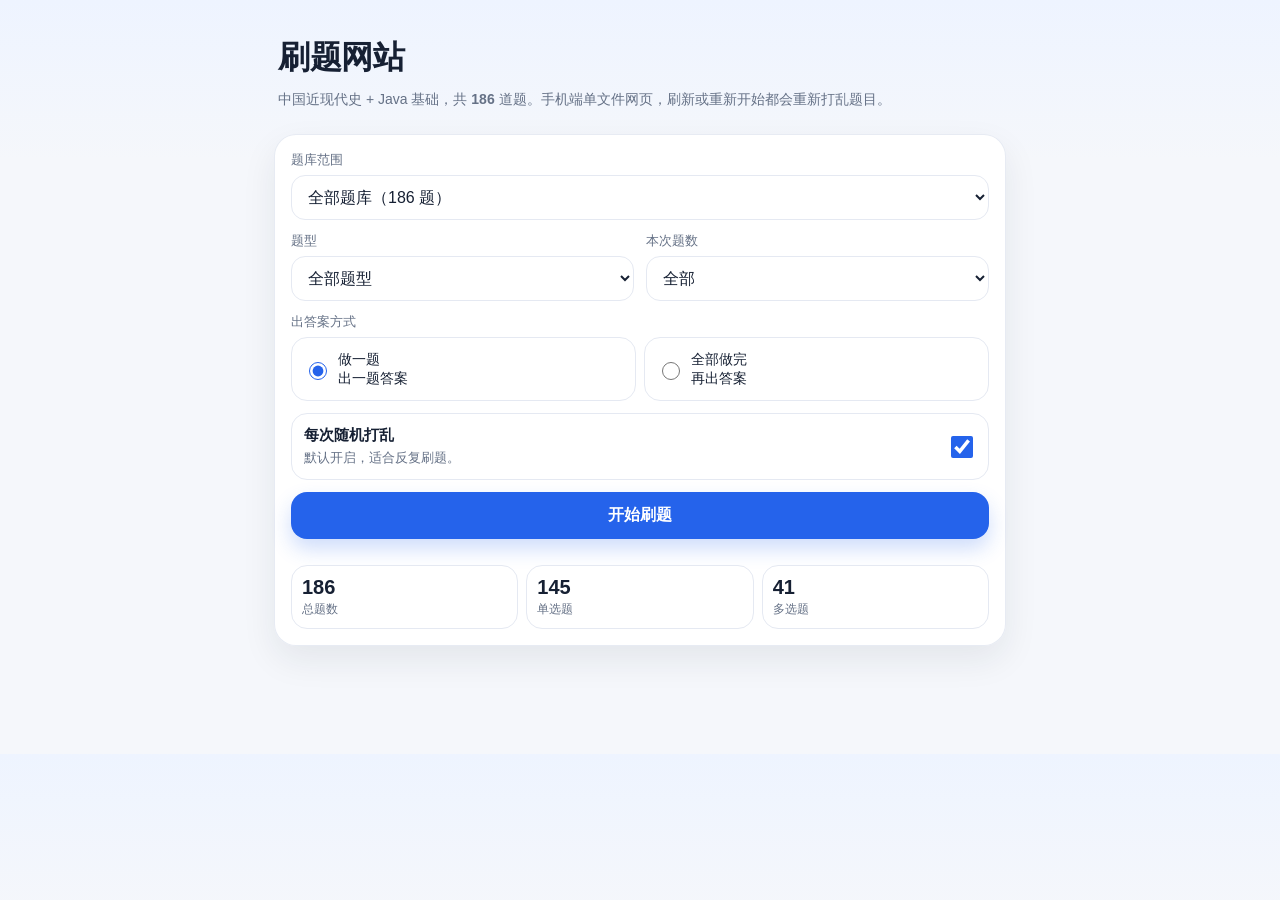
==== commit 61504769: "Update index.html" ====
--- a/index.html
+++ b/index.html
@@ -4,14 +4,14 @@
   <meta charset="utf-8" />
   <meta name="viewport" content="width=device-width, initial-scale=1, viewport-fit=cover" />
   <meta name="theme-color" content="#2563eb" />
-  <title>中国近现代史刷题网站</title>
+  <title>刷题网站｜中国近现代史 + Java</title>
   <style>
     :root {
       --bg:#f5f7fb; --card:#ffffff; --text:#162033; --muted:#657186;
       --primary:#2563eb; --primary-dark:#1d4ed8; --green:#16a34a; --red:#dc2626;
       --amber:#f59e0b; --line:#e5e9f2; --soft:#eef4ff;
     }
-    * { box-sizing:border-box; }
+    * { box-sizing:border-box; -webkit-tap-highlight-color:transparent; }
     body { margin:0; font-family:-apple-system,BlinkMacSystemFont,"Segoe UI","PingFang SC","Microsoft YaHei",Arial,sans-serif; background:linear-gradient(180deg,#eef4ff 0%,var(--bg) 160px); color:var(--text); }
     .app { width:min(760px,100%); margin:0 auto; padding:16px 14px 96px; }
     .hero { padding:20px 4px 12px; }
@@ -51,15 +51,16 @@
     .qtitle { font-size:20px; line-height:1.55; margin:8px 0 14px; font-weight:800; }
     .source { color:var(--muted); font-size:12px; line-height:1.45; }
     .options { display:grid; gap:10px; }
-    .option { display:grid; grid-template-columns:30px 1fr; align-items:start; gap:10px; border:1px solid var(--line); border-radius:17px; padding:13px; background:#fff; line-height:1.55; cursor:pointer; user-select:none; }
+    .option { width:100%; text-align:left; display:grid; grid-template-columns:30px 1fr; align-items:start; gap:10px; border:1px solid var(--line); border-radius:17px; padding:13px; background:#fff; color:inherit; font:inherit; line-height:1.55; cursor:pointer; user-select:none; touch-action:manipulation; }
     .option .letter { width:28px; height:28px; border-radius:50%; display:flex; align-items:center; justify-content:center; background:#f1f5f9; font-weight:900; color:#475569; }
-    .option input { display:none; }
     .option.selected { border-color:#93c5fd; background:#eff6ff; }
     .option.selected .letter { background:var(--primary); color:#fff; }
     .option.correct { border-color:#86efac; background:#f0fdf4; }
     .option.correct .letter { background:var(--green); color:white; }
     .option.wrong { border-color:#fecaca; background:#fef2f2; }
     .option.wrong .letter { background:var(--red); color:white; }
+    .option:disabled { opacity:1; cursor:not-allowed; }
+    .option:focus-visible { outline:3px solid #bfdbfe; outline-offset:2px; }
     .explain { display:none; margin-top:14px; padding:13px; border-radius:16px; background:#f8fafc; border:1px dashed #cbd5e1; line-height:1.65; }
     .explain.show { display:block; }
     .explain b.ok { color:var(--green); }
@@ -87,14 +88,14 @@
   <main class="app">
     <section id="home">
       <div class="hero">
-        <h1 class="title">中国近现代史刷题</h1>
-        <p class="sub">共 <b id="totalCount"></b> 道题。手机端单文件网页，刷新或重新开始都会重新打乱题目。</p>
+        <h1 class="title">刷题网站</h1>
+        <p class="sub">中国近现代史 + Java 基础，共 <b id="totalCount"></b> 道题。手机端单文件网页，刷新或重新开始都会重新打乱题目。</p>
       </div>
       <div class="card grid">
         <label class="field"><span>题库范围</span><select id="sourceSelect"></select></label>
         <div class="grid two">
           <label class="field"><span>题型</span><select id="typeSelect"><option value="all">全部题型</option><option value="单选题">只刷单选</option><option value="多选题">只刷多选</option></select></label>
-          <label class="field"><span>本次题数</span><select id="countSelect"><option value="all">全部</option><option value="10">10 题</option><option value="20">20 题</option><option value="30">30 题</option><option value="50">50 题</option><option value="100">100 题</option></select></label>
+          <label class="field"><span>本次题数</span><select id="countSelect"><option value="all">全部</option><option value="10">10 题</option><option value="20">20 题</option><option value="30">30 题</option><option value="50">50 题</option><option value="100">100 题</option><option value="150">150 题</option></select></label>
         </div>
         <div>
           <div class="field"><span>出答案方式</span></div>
@@ -149,14 +150,14 @@
     </section>
   </main>
 
-  <div class="bottom hide" id="bottomBar"><div class="bottom-inner" id="bottomInner"></div></div>
+  <div class="bottom hide" id="bottomBar"><div id="bottomInner" class="bottom-inner"></div></div>
 
 <script>
-const QUESTION_BANK = [{"id": "S1-Q1", "source": "练习题（二）｜社会主义建设与改革开放", "number": 1, "type": "单选题", "question": "1956年毛泽东作的《论十大关系》的报告，是探索中国社会主义建设道路的重要理论成果。《论十大关系》围绕的基本方针是()。", "options": {"A": "中国共产党同民主党派长期共存、互相监督", "B": "坚持百花齐放、百家争鸣", "C": "调动一切积极因素，把我国建设成为一个强大的社会主义国家", "D": "调整、巩固、充实、提 高"}, "answer": "C", "sourceId": "S1"}, {"id": "S1-Q2", "source": "练习题（二）｜社会主义建设与改革开放", "number": 2, "type": "单选题", "question": "1956年9月，党的八大提出的我国国内的主要矛盾是()。", "options": {"A": "无产阶级同资产阶级的矛盾", "B": "人民大众同反革命残余势力的矛盾", "C": "开展社会主义道路与资本主义道路的决战", "D": "人民对于经济文化迅速发展的需要同当前经济文化不能满足人民需要的状况之间的矛盾"}, "answer": "D", "sourceId": "S1"}, {"id": "S1-Q3", "source": "练习题（二）｜社会主义建设与改革开放", "number": 3, "type": "单选题", "question": "生产资料的社会主义改造完成以后，国家政治生活的主题是()。", "options": {"A": "进行政治体制和经济体制改革", "B": "坚持四项基本原则", "C": "正确处理人民内部矛盾", "D": "开展阶级斗争"}, "answer": "C", "sourceId": "S1"}, {"id": "S1-Q4", "source": "练习题（二）｜社会主义建设与改革开放", "number": 4, "type": "单选题", "question": "毛泽东在《关于正确处理人民内部矛盾的问题》中提出，解决社会主义社会基本矛盾的途径是()。", "options": {"A": "进行新民主主义革命", "B": "进行社会主义改造", "C": "依靠社会主义制度本身的自我调整和自我完善", "D": "进行无产阶级专政下的继续革命"}, "answer": "C", "sourceId": "S1"}, {"id": "S1-Q5", "source": "练习题（二）｜社会主义建设与改革开放", "number": 5, "type": "单选题", "question": "1958年 9月，全国范围内掀起了人民公社化运动，人民公社的基本特点是()。", "options": {"A": "政社合一", "B": "一大二公", "C": "一平二调", "D": "平均分配"}, "answer": "B", "sourceId": "S1"}, {"id": "S1-Q6", "source": "练习题（二）｜社会主义建设与改革开放", "number": 6, "type": "单选题", "question": "苏联开始暴露他们在社会主义建设中的一些缺点和错误是在()。", "options": {"A": "1953年斯大林逝世后", "B": "赫鲁晓夫上台后", "C": "苏共 20大", "D": "我国社会主义改在完成之时"}, "answer": "C", "sourceId": "S1"}, {"id": "S1-Q7", "source": "练习题（二）｜社会主义建设与改革开放", "number": 7, "type": "单选题", "question": "社会主义社会基本矛盾的性质是()。", "options": {"A": "对抗性质的", "B": "阶级之间的矛盾", "C": "必须用暴力加以解决", "D": "是非对抗性的"}, "answer": "D", "sourceId": "S1"}, {"id": "S1-Q8", "source": "练习题（二）｜社会主义建设与改革开放", "number": 8, "type": "单选题", "question": "“文化大革命”的导火线是()。", "options": {"A": "《评新编历史剧 》", "B": "五·一六通知", "C": "《炮打司令部——我的第一张大字报》", "D": "《关于无产阶级文化大革命的决定》"}, "answer": "A", "sourceId": "S1"}, {"id": "S1-Q9", "source": "练习题（二）｜社会主义建设与改革开放", "number": 9, "type": "单选题", "question": "以毛泽东为代表的中国共产党人开始探索中国自己的社会主义建设道路的标志是()。", "options": {"A": "1956年1月召开的最高国务会议", "B": "《论十大关系》的发表", "C": "中共八大的召开", "D": "《关于正确处理人民内部矛盾的问题》的发表"}, "answer": "B", "sourceId": "S1"}, {"id": "S1-Q10", "source": "练习题（二）｜社会主义建设与改革开放", "number": 10, "type": "单选题", "question": "在 1956年 1月召开的知识分子问题会议上，周恩来对知识分子阶级属性的表述是()。", "options": {"A": "民族资产阶级", "B": "小资产阶级", "C": "知识分子的绝大部分已经是工人阶级的一部分", "D": "社会中间派"}, "answer": "C", "sourceId": "S1"}, {"id": "S1-Q11", "source": "练习题（二）｜社会主义建设与改革开放", "number": 11, "type": "单选题", "question": "“鼓足干劲,力争上游,多快好省建设社会主义”的总路线是在()会议上通过的。", "options": {"A": "中共七届二中全会", "B": "中共七届三中全会", "C": "中共八大", "D": "中共八大二次会议"}, "answer": "D", "sourceId": "S1"}, {"id": "S1-Q12", "source": "练习题（二）｜社会主义建设与改革开放", "number": 12, "type": "单选题", "question": "1976年“文化大革命”结束后,造成党和国家的工作在徘徊中前进局面的根源在于()。", "options": {"A": "“阶级斗争为纲”的错误方针", "B": "“批林批孔”的错误方针", "C": "“反击右倾翻案风”的错误方针", "D": "“两个凡是”的错误方针"}, "answer": "D", "sourceId": "S1"}, {"id": "S1-Q13", "source": "练习题（二）｜社会主义建设与改革开放", "number": 13, "type": "单选题", "question": "揭开中国社会主义改革开放和现代化建设新时期序幕的是()。", "options": {"A": "中共十一大", "B": "中共十一届三中全会", "C": "中共十二大", "D": "中共十二届三中全会"}, "answer": "B", "sourceId": "S1"}, {"id": "S1-Q14", "source": "练习题（二）｜社会主义建设与改革开放", "number": 14, "type": "单选题", "question": "以()和中共十四大为标志,改革开放和现代化建设事业进入从计划经济体制向社会主义市场经济体制转变的新阶段。", "options": {"A": "十三大", "B": "十一届三中全会", "C": "邓小平南方谈话", "D": "十四届三中全会"}, "answer": "C", "sourceId": "S1"}, {"id": "S1-Q15", "source": "练习题（二）｜社会主义建设与改革开放", "number": 15, "type": "单选题", "question": "邓小平在中共十二大上首次明确提出了()。", "options": {"A": "建设有中国特色的社会主义", "B": "建设富强民主文明的社会主义现代化国家", "C": "党在社会主义初级阶段的基本路线", "D": "党在社会主义初级阶段的主要矛盾"}, "answer": "A", "sourceId": "S1"}, {"id": "S1-Q16", "source": "练习题（二）｜社会主义建设与改革开放", "number": 16, "type": "单选题", "question": "中共十四大明确指出我国经济体制改革的目标是建立()。", "options": {"A": "社会主义商品经济体制", "B": "计划经济为主市场经济为辅的体制", "C": "社会主义市场经济体制", "D": "市场经济为主计划经济为辅的体制"}, "answer": "C", "sourceId": "S1"}, {"id": "S1-Q17", "source": "练习题（二）｜社会主义建设与改革开放", "number": 17, "type": "单选题", "question": "标志着祖国统一大业向前迈出重要一步的香港回归是在()。", "options": {"A": "1997年7月1日", "B": "1999年7月1日", "C": "1997年12月20日", "D": "1999年12月20日"}, "answer": "A", "sourceId": "S1"}, {"id": "S1-Q18", "source": "练习题（二）｜社会主义建设与改革开放", "number": 18, "type": "单选题", "question": "1979年3月,邓小平明确提出坚持“四项基本原则”是在()。", "options": {"A": "中央工作会议", "B": "中共十一届三中全会", "C": "中央理论工作务虚会", "D": "中共十二届六中全会"}, "answer": "C", "sourceId": "S1"}, {"id": "S1-Q19", "source": "练习题（二）｜社会主义建设与改革开放", "number": 19, "type": "单选题", "question": "1978年12月召开的中共十一届三中全会作出了把工作重点转移到()上来和实行改革开放的战略决策。", "options": {"A": "社会主义现代化建设", "B": "阶级斗争", "C": "民族复兴", "D": "文化建设"}, "answer": "A", "sourceId": "S1"}, {"id": "S1-Q20", "source": "练习题（二）｜社会主义建设与改革开放", "number": 20, "type": "单选题", "question": "中国特色社会主义的总依据是()。", "options": {"A": "中国共产党的领导", "B": "社会主义初级阶段", "C": "中国特色社会主义基本制度", "D": "社会主义公有制"}, "answer": "B", "sourceId": "S1"}, {"id": "S1-Q21", "source": "练习题（二）｜社会主义建设与改革开放", "number": 21, "type": "单选题", "question": "中国率先签署全球合作应对气候变化的(),倡议二十国集团发表首份气候变化问题主席声明。", "options": {"A": "《巴黎协定》", "B": "《北京宣言》", "C": "《杭州倡议》", "D": "《厦门协定》"}, "answer": "A", "sourceId": "S1"}, {"id": "S1-Q22", "source": "练习题（二）｜社会主义建设与改革开放", "number": 22, "type": "单选题", "question": "坚持一个中国原则和( ),推动两岸关系和平发展,加强两岸经济文化交流合作,实现两岸领导人历史性会晤。", "options": {"A": "“两岸共识”", "B": "“汪辜共识”", "C": "“九二共识”", "D": "“台海共识”"}, "answer": "C", "sourceId": "S1"}, {"id": "S1-Q23", "source": "练习题（二）｜社会主义建设与改革开放", "number": 23, "type": "单选题", "question": "中国的全球治理观反映了人类共同价值追求和当代国际关系现实,为全球治理体系改革和建设贡献了中国智慧、提供了( )。", "options": {"A": "中国道路", "B": "中国模式", "C": "中国样本", "D": "中国方案"}, "answer": "D", "sourceId": "S1"}, {"id": "S1-Q24", "source": "练习题（二）｜社会主义建设与改革开放", "number": 24, "type": "单选题", "question": "中国特色社会主义进入新时代,中国共产党一定要有()。", "options": {"A": "新气象新作为", "B": "新梦想新使命", "C": "新目标新斗争", "D": "新使命新担当"}, "answer": "A", "sourceId": "S1"}, {"id": "S1-Q25", "source": "练习题（二）｜社会主义建设与改革开放", "number": 25, "type": "单选题", "question": "党的十八大提出，中国特色社会主义的总布局是()", "options": {"A": "四位一体", "B": "五位一体", "C": "三位一体", "D": "两手抓两手都要硬"}, "answer": "B", "sourceId": "S1"}, {"id": "S1-Q26", "source": "练习题（二）｜社会主义建设与改革开放", "number": 26, "type": "单选题", "question": "党的十八大提出，确保到2020年实现()的目标。", "options": {"A": "总体建成小康社会", "B": "全面建成小康社会", "C": "基本建成小康社会", "D": "社会主义现代化"}, "answer": "B", "sourceId": "S1"}, {"id": "S1-Q27", "source": "练习题（二）｜社会主义建设与改革开放", "number": 27, "type": "单选题", "question": "党的十九大确立了()的历史地位。", "options": {"A": "邓小平理论", "B": "“三个代表”重要思想", "C": "科学发展观", "D": "习近平新时代中国特色社会主义思想"}, "answer": "D", "sourceId": "S1"}, {"id": "S1-Q28", "source": "练习题（二）｜社会主义建设与改革开放", "number": 28, "type": "单选题", "question": "中国经济发展的一个重大变化是进入新常态，即：从高速增长转为中高速增长；经济结构不断优化升级；从要素驱动、投资驱动转向( )。", "options": {"A": "战略驱动", "B": "科技驱动", "C": "创新驱动", "D": "制度驱动"}, "answer": "C", "sourceId": "S1"}, {"id": "S1-Q29", "source": "练习题（二）｜社会主义建设与改革开放", "number": 29, "type": "单选题", "question": "2012年11月8日至14日,中国共产党( )全国代表大会在北京举行。", "options": {"A": "第十六次", "B": "第十七次", "C": "第十八次", "D": "第十九次"}, "answer": "C", "sourceId": "S1"}, {"id": "S1-Q30", "source": "练习题（二）｜社会主义建设与改革开放", "number": 30, "type": "单选题", "question": "2014年11月,十二届全国人大常委会第十一次会议通过《全国人民代表大会常务委员会关于设立国家宪法日的决定》,将( )设立为国家宪法日。", "options": {"A": "12月4日", "B": "12月5日", "C": "12月3日", "D": "12月6日"}, "answer": "A", "sourceId": "S1"}, {"id": "S1-Q31", "source": "练习题（二）｜社会主义建设与改革开放", "number": 31, "type": "多选题", "question": "“大跃进”和人民公社化运动期间,在经济建设上犯“左”倾错误的特征是( )", "options": {"A": "高指标", "B": "“共产风”", "C": "瞎指挥", "D": "浮夸风"}, "answer": "ABCD", "sourceId": "S1"}, {"id": "S1-Q32", "source": "练习题（二）｜社会主义建设与改革开放", "number": 32, "type": "多选题", "question": "以下内容与“文化大革命”相关的有( )", "options": {"A": "《评新编历史剧 》", "B": "《炮打司令部——我的一张大字报》", "C": "《论十大关系》", "D": "《关于无产阶级文化大革命的决定》"}, "answer": "ABD", "sourceId": "S1"}, {"id": "S1-Q33", "source": "练习题（二）｜社会主义建设与改革开放", "number": 33, "type": "多选题", "question": "1959年,毛泽东主持召开第二次郑州会议,确定的分配原则是( )", "options": {"A": "队为基础,分级管理", "B": "三级核算,各计盈亏", "C": "按劳分配,承认差别", "D": "按需分配,共同富裕"}, "answer": "ABC", "sourceId": "S1"}, {"id": "S1-Q34", "source": "练习题（二）｜社会主义建设与改革开放", "number": 34, "type": "多选题", "question": "1979年3月,邓小平在中央理论工作务虚会上首次提出必须坚持()。", "options": {"A": "社会主义道路", "B": "人民民主专政", "C": "共产党的领导", "D": "马克思列宁主义、毛泽东思想"}, "answer": "ABCD", "sourceId": "S1"}, {"id": "S1-Q35", "source": "练习题（二）｜社会主义建设与改革开放", "number": 35, "type": "多选题", "question": "邓小平在南方谈话中指出,判断改革开放得失成败的标准应该主要看()。", "options": {"A": "是否有利于提高人民的生活水平", "B": "是否有利于发展社会主义社会的生产力", "C": "是否有利于增强社会主义国家的综合国力", "D": "是否有利于发展社会主义社会的先进文化"}, "answer": "ABC", "sourceId": "S1"}, {"id": "S1-Q36", "source": "练习题（二）｜社会主义建设与改革开放", "number": 36, "type": "多选题", "question": "科学发展观的基本要求是()。", "options": {"A": "全面", "B": "协调", "C": "发展", "D": "可持续"}, "answer": "ABD", "sourceId": "S1"}, {"id": "S1-Q37", "source": "练习题（二）｜社会主义建设与改革开放", "number": 37, "type": "多选题", "question": "实现中华民族伟大复兴的中国梦,就是要实现()。", "options": {"A": "国家富强", "B": "民族振兴", "C": "社会繁荣", "D": "人民幸福"}, "answer": "ABD", "sourceId": "S1"}, {"id": "S1-Q38", "source": "练习题（二）｜社会主义建设与改革开放", "number": 38, "type": "多选题", "question": "强调实现“十三五”时期发展目标,破解发展难题,厚植发展优势,必须牢固树立并切实贯彻创新、协调、()的发展理念。", "options": {"A": "绿色", "B": "开放", "C": "和平", "D": "共享"}, "answer": "ABD", "sourceId": "S1"}, {"id": "S1-Q39", "source": "练习题（二）｜社会主义建设与改革开放", "number": 39, "type": "多选题", "question": "大力加强理想信念教育,弘扬()。", "options": {"A": "中华优秀传统文化", "B": "革命文化", "C": "社会主义先进文化", "D": "红色文化"}, "answer": "ABC", "sourceId": "S1"}, {"id": "S1-Q40", "source": "练习题（二）｜社会主义建设与改革开放", "number": 40, "type": "多选题", "question": "( )伟大梦想,紧密联系、相互贯通、相互作用,其中起决定性作用的是党的建设新的伟大工程。", "options": {"A": "伟大斗争", "B": "伟大工程", "C": "伟大事业", "D": "伟大目标"}, "answer": "ABC", "sourceId": "S1"}, {"id": "S2-Q1", "source": "练习题｜新文化运动至社会主义改造", "number": 1, "type": "单选题", "question": "五四前新文化运动的性质是()", "options": {"A": "小资产阶级无政府主义的文化运动", "B": "无产阶级社会主义的文化运动", "C": "资产阶级民主主义的文化运动", "D": "农民阶级民粹主义的文化运动"}, "answer": "C", "sourceId": "S2"}, {"id": "S2-Q2", "source": "练习题｜新文化运动至社会主义改造", "number": 2, "type": "单选题", "question": "1919年五四运动的直接导火线是()", "options": {"A": "华盛会议上中国外交的失败", "B": "巴黎和会上中国外交的失败", "C": "俄国十月革命对中国的影响", "D": "新文化运动掀起的解放潮流的推动"}, "answer": "B", "sourceId": "S2"}, {"id": "S2-Q3", "source": "练习题｜新文化运动至社会主义改造", "number": 3, "type": "单选题", "question": "标志着中国工人阶级以独立的姿态登上政治舞台的事件是()", "options": {"A": "国民革命运动", "B": "北伐战争", "C": "五四运动", "D": "五卅运动"}, "answer": "C", "sourceId": "S2"}, {"id": "S2-Q4", "source": "练习题｜新文化运动至社会主义改造", "number": 4, "type": "单选题", "question": "中国共产党第一次明确提出反帝反封建民主革命纲领的会议是()", "options": {"A": "中共一大", "B": "中共二大", "C": "中共三大", "D": "中共四大"}, "answer": "B", "sourceId": "S2"}, {"id": "S2-Q5", "source": "练习题｜新文化运动至社会主义改造", "number": 5, "type": "单选题", "question": "第一次国共合作正式形成的标志是()", "options": {"A": "中国共产党三大的召开", "B": "中国共产党二大的召开", "C": "中国国民党一大的召开", "D": "中国国民党二大的召开"}, "answer": "C", "sourceId": "S2"}, {"id": "S2-Q6", "source": "练习题｜新文化运动至社会主义改造", "number": 6, "type": "单选题", "question": "1920年8月出版的《共产党宣言》中译本,是由谁翻译的()", "options": {"A": "李达", "B": "陈独秀", "C": "陈望道", "D": "梁启超"}, "answer": "C", "sourceId": "S2"}, {"id": "S2-Q7", "source": "练习题｜新文化运动至社会主义改造", "number": 7, "type": "单选题", "question": "符合1931年毛泽东制定的土地革命路线的土地政策是()。", "options": {"A": "“一切私有土地完全归组织或苏维埃国家的劳动人民所公有”", "B": "“没收公共土地及地主阶级土地,分配给农民所有”", "C": "“没收富农土地,归苏维埃国家所有”", "D": "“农民分得的土地不得转让买卖”"}, "answer": "B", "sourceId": "S2"}, {"id": "S2-Q8", "source": "练习题｜新文化运动至社会主义改造", "number": 8, "type": "单选题", "question": "中国工农红军长征的直接原因是()。", "options": {"A": "中共失去了广大人民的支持", "B": "中共认识到北上抗日的重要性", "C": "第五次反“围剿”的失利", "D": "中共仍未找到夺取革命胜利的道路"}, "answer": "C", "sourceId": "S2"}, {"id": "S2-Q9", "source": "练习题｜新文化运动至社会主义改造", "number": 9, "type": "单选题", "question": "土地革命战争时期中国共产党最伟大的历史贡献是()。", "options": {"A": "发动、领导了著名的秋收起义", "B": "开辟了农村包围城市、武装夺取政权的道路", "C": "领导中国人民推翻了三座大山", "D": "推动了抗日民族统一战线的建立"}, "answer": "B", "sourceId": "S2"}, {"id": "S2-Q10", "source": "练习题｜新文化运动至社会主义改造", "number": 10, "type": "单选题", "question": "1927年9月9日毛泽东等领导的湘赣边界秋收起义公开打出了()的旗帜。", "options": {"A": "工农革命军", "B": "工农红军", "C": "人民解放军", "D": "国民革命军"}, "answer": "A", "sourceId": "S2"}, {"id": "S2-Q11", "source": "练习题｜新文化运动至社会主义改造", "number": 11, "type": "单选题", "question": "红军胜利结束长征实现了战略大转移的标志是()。", "options": {"A": "同红四方面军会师于懋功", "B": "同红十五军团会师于吴起镇", "C": "红二、六军团合编为红二方面军", "D": "红军三大主力会合"}, "answer": "D", "sourceId": "S2"}, {"id": "S2-Q12", "source": "练习题｜新文化运动至社会主义改造", "number": 12, "type": "单选题", "question": "日本帝国主义发动的变中国为其独占殖民地的侵华战争开始于()。", "options": {"A": "九一八事变", "B": "一·二八事变", "C": "华北事变", "D": "卢沟桥事变"}, "answer": "A", "sourceId": "S2"}, {"id": "S2-Q13", "source": "练习题｜新文化运动至社会主义改造", "number": 13, "type": "单选题", "question": "1932年,在日本侵略者阴谋策划下建立的傀儡政权是()。", "options": {"A": "伪“满洲国”", "B": "伪“华北自治政府”", "C": "伪“中华民国维新政府”", "D": "伪“中华民国国民政府”"}, "answer": "A", "sourceId": "S2"}, {"id": "S2-Q14", "source": "练习题｜新文化运动至社会主义改造", "number": 14, "type": "单选题", "question": "1935年,北平学生在中共号召和领导下举行的抗日救亡运动是()。", "options": {"A": "五四运动", "B": "一二·九运动", "C": "一二·一运动", "D": "一二三〇运动"}, "answer": "B", "sourceId": "S2"}, {"id": "S2-Q15", "source": "练习题｜新文化运动至社会主义改造", "number": 15, "type": "单选题", "question": "1936年9月,中共中央为促进抗战在党内指示中提出的总方针是()。", "options": {"A": "“反蒋抗日”", "B": "“逼蒋抗日”", "C": "“促蒋抗日”", "D": "“联蒋抗日”"}, "answer": "B", "sourceId": "S2"}, {"id": "S2-Q16", "source": "练习题｜新文化运动至社会主义改造", "number": 16, "type": "单选题", "question": "同意国共两党进行谈判,并在会议文件中第一次写上“抗日”字样的会议是()。", "options": {"A": "国民党五全大会", "B": "国民党五届三中全会", "C": "国民党九届三中全会", "D": "国民党六全大会"}, "answer": "B", "sourceId": "S2"}, {"id": "S2-Q17", "source": "练习题｜新文化运动至社会主义改造", "number": 17, "type": "单选题", "question": "1937年8月,中国共产党在洛川会议上制定了()。", "options": {"A": "抗日救国十大纲领", "B": "抗日民族统一战线的策略总方针", "C": "中国人民对日作战的基本纲领", "D": "持久抗战的总方针"}, "answer": "A", "sourceId": "S2"}, {"id": "S2-Q18", "source": "练习题｜新文化运动至社会主义改造", "number": 18, "type": "单选题", "question": "抗日战争全面爆发后,中国军队取得第一次重大胜利的战役是()。", "options": {"A": "平型关战役", "B": "雁门关战役", "C": "阳明堡战役", "D": "台儿庄战役"}, "answer": "A", "sourceId": "S2"}, {"id": "S2-Q19", "source": "练习题｜新文化运动至社会主义改造", "number": 19, "type": "单选题", "question": "中国共产党领导的抗日根据地建立的政权是()。", "options": {"A": "苏维埃政权", "B": "无产阶级政权", "C": "人民民主政权", "D": "三三制的民主政权"}, "answer": "D", "sourceId": "S2"}, {"id": "S2-Q20", "source": "练习题｜新文化运动至社会主义改造", "number": 20, "type": "单选题", "question": "抗日战争进入相持阶段后,日本帝国主义对国民政府的策略是()。", "options": {"A": "以军事打击为主,政治诱降为辅", "B": "以政治诱降为主,军事打击为辅", "C": "军事打击和政治诱降并重", "D": "只实行政治诱降,不实行军事打击"}, "answer": "B", "sourceId": "S2"}, {"id": "S2-Q21", "source": "练习题｜新文化运动至社会主义改造", "number": 21, "type": "单选题", "question": "1940年5月,在枣宜会战的激战中殉国的国民党将军是()。", "options": {"A": "谢晋元", "B": "戴安澜", "C": "佟麟阁", "D": "张自忠"}, "answer": "D", "sourceId": "S2"}, {"id": "S2-Q22", "source": "练习题｜新文化运动至社会主义改造", "number": 22, "type": "单选题", "question": "1941年3月,在大后方抗日民主运动中诞生的民主党派是()。", "options": {"A": "中华民族解放行动委员会", "B": "中国民主建国会", "C": "中国民主促进会", "D": "中国民主政团同盟"}, "answer": "D", "sourceId": "S2"}, {"id": "S2-Q23", "source": "练习题｜新文化运动至社会主义改造", "number": 23, "type": "单选题", "question": "抗战胜利后,美国政府支持国民党的反共方针,美国在中国追求的长期的基本目标是()", "options": {"A": "避免共产党完全控制中国", "B": "使中国走上资本主义发展道路,遏制苏联", "C": "推动建立一个统一的亲美政府", "D": "帮助中国发展强大"}, "answer": "C", "sourceId": "S2"}, {"id": "S2-Q24", "source": "练习题｜新文化运动至社会主义改造", "number": 24, "type": "单选题", "question": "1947年10月10日,中国人民解放军总部发表宣言,提出“()”的口号。", "options": {"A": "宜将剩勇追穷寇", "B": "一切反动派都是纸老虎", "C": "打倒蒋介石,解放全中国", "D": "将革命进行到底"}, "answer": "C", "sourceId": "S2"}, {"id": "S2-Q25", "source": "练习题｜新文化运动至社会主义改造", "number": 25, "type": "单选题", "question": "1946年5月4日,中共中央发出《五四指示》,决定将党在抗日战争时期实行的()政策改变为实现“耕者有其田”的政策。", "options": {"A": "打土豪,分田地", "B": "地主不分田,富农分坏田", "C": "减租减息", "D": "没收一切公共土地及地主阶级的土地"}, "answer": "C", "sourceId": "S2"}, {"id": "S2-Q26", "source": "练习题｜新文化运动至社会主义改造", "number": 26, "type": "单选题", "question": "经过(),到1948年秋,1亿人口的解放区消灭了封建生产关系,人民解放战争获得了源源不断的人力、物力的支援。", "options": {"A": "根据地土地革命", "B": "土地改革运动", "C": "保田参军", "D": "解放战争"}, "answer": "B", "sourceId": "S2"}, {"id": "S2-Q27", "source": "练习题｜新文化运动至社会主义改造", "number": 27, "type": "单选题", "question": "在国民党统治区,以学生运动为先导的人民民主运动迅速发展成为配合人民解放战争的()。", "options": {"A": "第三条道路", "B": "第五纵队", "C": "一二·一运动", "D": "第二条战线"}, "answer": "D", "sourceId": "S2"}, {"id": "S2-Q28", "source": "练习题｜新文化运动至社会主义改造", "number": 28, "type": "单选题", "question": "1945年底,昆明学生发动了以“反对内战,争取自由”为主要口号的()。", "options": {"A": "抗暴运动", "B": "一二三〇运动", "C": "反饥饿、反内战运动", "D": "一二·一运动"}, "answer": "D", "sourceId": "S2"}, {"id": "S2-Q29", "source": "练习题｜新文化运动至社会主义改造", "number": 29, "type": "单选题", "question": "1947年11月,中国国民党民主派和其他爱国民主人士第一次联合会议在香港召开。1948年1月1日,会议宣布()正式成立。", "options": {"A": "中国民主同盟", "B": "中国民主建国会", "C": "中国民主促进会", "D": "中国国民党革命委员会"}, "answer": "D", "sourceId": "S2"}, {"id": "S2-Q30", "source": "练习题｜新文化运动至社会主义改造", "number": 30, "type": "单选题", "question": "1949年4月21日,毛泽东、朱德发布()。人民解放军从东起江阴,西至湖口,长达1000多里的战线上强渡长江天险,一举摧毁国民党苦心经营了3个半月的长江防线。4月23日,人民解放军占领南京,宣告延续了22年之久的国民党反动统治的覆灭。", "options": {"A": "《国内和平协定》", "B": "《目前形势和我们的任务》", "C": "《将革命进行到底》", "D": "《向全国进军的命令》"}, "answer": "D", "sourceId": "S2"}, {"id": "S2-Q31", "source": "练习题｜新文化运动至社会主义改造", "number": 31, "type": "单选题", "question": "1949年4月23日,人民解放军占领南京,宣告延续了()之久的国民党反动统治的覆灭。", "options": {"A": "21年", "B": "22年", "C": "37年", "D": "38年"}, "answer": "B", "sourceId": "S2"}, {"id": "S2-Q32", "source": "练习题｜新文化运动至社会主义改造", "number": 32, "type": "单选题", "question": "没收官僚资本归人民的国家所有,是哪个文件规定的一项历史任务。()", "options": {"A": "《中国土地法大纲》", "B": "《中国共产党党章》", "C": "《共同纲领》", "D": "《中华人民共和国宪法》"}, "answer": "C", "sourceId": "S2"}, {"id": "S2-Q33", "source": "练习题｜新文化运动至社会主义改造", "number": 33, "type": "单选题", "question": "“一五”计划是在哪个会议上正式通过的。()", "options": {"A": "中共七届二中全会", "B": "一届人大二次会议", "C": "中共八大", "D": "中共七届三中全会"}, "answer": "B", "sourceId": "S2"}, {"id": "S2-Q34", "source": "练习题｜新文化运动至社会主义改造", "number": 34, "type": "单选题", "question": "以下哪项不属于“五反”运动的()", "options": {"A": "反对行贿", "B": "反对偷税漏税", "C": "反对盗窃国家财产", "D": "反贪污"}, "answer": "D", "sourceId": "S2"}, {"id": "S2-Q35", "source": "练习题｜新文化运动至社会主义改造", "number": 35, "type": "单选题", "question": "我国社会主义制度全面确立的标志是()", "options": {"A": "新中国的建立", "B": "“一五”计划的完成", "C": "三大改造的完成", "D": "抗美援朝的胜利"}, "answer": "C", "sourceId": "S2"}, {"id": "S2-Q36", "source": "练习题｜新文化运动至社会主义改造", "number": 36, "type": "单选题", "question": "中共中央正式提出党在过渡时期的总路线是在()", "options": {"A": "1949年", "B": "1952年", "C": "1953年", "D": "1956年"}, "answer": "C", "sourceId": "S2"}, {"id": "S2-Q37", "source": "练习题｜新文化运动至社会主义改造", "number": 37, "type": "单选题", "question": "我国对个体手工业社会主义改造由低级向高级的过渡性经济组织形式是()", "options": {"A": "生产合作小组、供销合作社、生产合作社", "B": "供销合作社、生产合作小组、生产合作社", "C": "生产合作小组、生产合作社、供销合作社", "D": "生产合作社、生产合作小组、供销合作社"}, "answer": "A", "sourceId": "S2"}, {"id": "S2-Q38", "source": "练习题｜新文化运动至社会主义改造", "number": 38, "type": "单选题", "question": "我国对个体农业进行社会主义改造的过渡性经济组织形式中,具有完全社会主义性质的是()", "options": {"A": "互助组", "B": "初级农业生产合作社", "C": "高级农业生产合作社", "D": "人民公社"}, "answer": "C", "sourceId": "S2"}, {"id": "S2-Q39", "source": "练习题｜新文化运动至社会主义改造", "number": 39, "type": "单选题", "question": "最早完成全行业公私合营的城市是()", "options": {"A": "北京市", "B": "南京市", "C": "海市", "D": "天津市"}, "answer": "A", "sourceId": "S2"}, {"id": "S2-Q40", "source": "练习题｜新文化运动至社会主义改造", "number": 40, "type": "单选题", "question": "1950-1952年的土地改革,其实质是()", "options": {"A": "彻底摧毁土地私有制", "B": "建立社会主义经济基础", "C": "彻底完成民主革命任务", "D": "完成社会主义革命任务"}, "answer": "C", "sourceId": "S2"}, {"id": "S2-Q41", "source": "练习题｜新文化运动至社会主义改造", "number": 41, "type": "多选题", "question": "新文化运动的基本口号是()", "options": {"A": "自由", "B": "民主", "C": "平等", "D": "科学"}, "answer": "BD", "sourceId": "S2"}, {"id": "S2-Q42", "source": "练习题｜新文化运动至社会主义改造", "number": 42, "type": "多选题", "question": "1922年中国共产党在上海举行第二次全国代表大会,制定了明确的革命纲领,包括()", "options": {"A": "实现社会主义、共产主义", "B": "打倒军阀", "C": "推翻国际帝国主义的压迫", "D": "统一中国为真正的民主共和国"}, "answer": "ABCD", "sourceId": "S2"}, {"id": "S2-Q43", "source": "练习题｜新文化运动至社会主义改造", "number": 43, "type": "多选题", "question": "五四前新文化运动的主要阵地是()", "options": {"A": "《新青年》杂志", "B": "《湘江评论》报纸", "C": "清华大学", "D": "北京大学"}, "answer": "AD", "sourceId": "S2"}, {"id": "S2-Q44", "source": "练习题｜新文化运动至社会主义改造", "number": 44, "type": "多选题", "question": "五四运动的历史特点和意义主要是()", "options": {"A": "是一次彻底反帝反封建的运动", "B": "是一次真正的群众性运动", "C": "促进了马克思主义在中国的广泛传播及其与中国工人运动的结合", "D": "是中国新民主主义革命的开端"}, "answer": "ABCD", "sourceId": "S2"}, {"id": "S2-Q45", "source": "练习题｜新文化运动至社会主义改造", "number": 45, "type": "多选题", "question": "下列说法与五四运动有关的是()", "options": {"A": "旧民主主义革命的开端", "B": "是一次彻底的反帝反封建的爱国运动", "C": "“誓死力争,还我青岛”", "D": "导火线是巴黎和会上中国外交的失败"}, "answer": "BCD", "sourceId": "S2"}, {"id": "S2-Q46", "source": "练习题｜新文化运动至社会主义改造", "number": 46, "type": "多选题", "question": "八七会议是中国革命史上一个历史的转折点,这次会议()。", "options": {"A": "决定举行秋收起义", "B": "总结了大革命失败的经验教训", "C": "确定了土地革命和武装反抗国民党反动派的总方针", "D": "批判和纠正了陈独秀右倾机会主义错误"}, "answer": "ABCD", "sourceId": "S2"}, {"id": "S2-Q47", "source": "练习题｜新文化运动至社会主义改造", "number": 47, "type": "多选题", "question": "在1927年8月7日召开的八七会议上,确定的革命的总方针是()。", "options": {"A": "建立革命根据地", "B": "武装反抗国民党反动统治", "C": "走农村包围城市的道路", "D": "开展土地革命"}, "answer": "BD", "sourceId": "S2"}, {"id": "S2-Q48", "source": "练习题｜新文化运动至社会主义改造", "number": 48, "type": "多选题", "question": "南昌起义的历史意义是()。", "options": {"A": "打响了武装反抗国民党反动统治的第一枪", "B": "成为中国共产党独立领导革命战争、创建人民军队和武装夺取政权的伟大开端", "C": "揭开了土地革命的序幕", "D": "开辟了“以农村包围城市”的道路"}, "answer": "ABC", "sourceId": "S2"}, {"id": "S2-Q49", "source": "练习题｜新文化运动至社会主义改造", "number": 49, "type": "多选题", "question": "中国共产党在1935年瓦窑堡会议上严厉批评的党内错误倾向是()。", "options": {"A": "“左”倾冒险主义", "B": "“左”倾关门主义", "C": "右倾机会主义", "D": "右倾投降主义"}, "answer": "AB", "sourceId": "S2"}, {"id": "S2-Q50", "source": "练习题｜新文化运动至社会主义改造", "number": 50, "type": "多选题", "question": "日本发动侵华战争给中华民族造成的深重灾难集中表现在()。", "options": {"A": "制造了惨绝人寰的大屠杀", "B": "疯狂掠夺中国的资源与财富", "C": "强制推行奴化教育", "D": "加强了国际交流与合作"}, "answer": "ABC", "sourceId": "S2"}, {"id": "S2-Q51", "source": "练习题｜新文化运动至社会主义改造", "number": 51, "type": "多选题", "question": "在1936年12月12日毅然发动西安事变的国民党爱国将领是", "options": {"A": "蔡廷锴", "B": "蒋光鼐", "C": "张学良", "D": "杨虎城"}, "answer": "CD", "sourceId": "S2"}, {"id": "S2-Q52", "source": "练习题｜新文化运动至社会主义改造", "number": 52, "type": "多选题", "question": "抗日战争胜利后,蒋介石在积极准备内战的同时,又表示愿意与中共进行和平谈判,其目的有()", "options": {"A": "敷衍国内外舆论", "B": "诱使中共交出人民军队和解放区政权", "C": "掩盖其正在进行的内战准备", "D": "把战争责任转嫁给中共"}, "answer": "ABCD", "sourceId": "S2"}, {"id": "S2-Q53", "source": "练习题｜新文化运动至社会主义改造", "number": 53, "type": "多选题", "question": "解放战争时期,在国民党统治区,以学生运动为先导的人民民主运动迅速发展成为配合人民解放战争的第二条战线,其中,著名的学生运动有()。", "options": {"A": "抗暴运动", "B": "一二三〇运动", "C": "反饥饿、反内战运动", "D": "一二·一运动"}, "answer": "ABCD", "sourceId": "S2"}, {"id": "S2-Q54", "source": "练习题｜新文化运动至社会主义改造", "number": 54, "type": "多选题", "question": "抗日战争胜利后,某些民主党派的领导人物企图在国共两党对立的纲领之外,寻找出第三条道路,他们的主张和方法有()。", "options": {"A": "实现英美式的民主政治,但不准地主官僚资本家操纵", "B": "走和平的改良的道路", "C": "建立新民主主义社会", "D": "实行改良的资本主义,但不容官僚买办资本横行"}, "answer": "ABD", "sourceId": "S2"}, {"id": "S2-Q55", "source": "练习题｜新文化运动至社会主义改造", "number": 55, "type": "多选题", "question": "在对资本主义工商业的改造过程中,对企业利润实行“四马分肥”的原则,这四马是()", "options": {"A": "国家所得税", "B": "企业公积金", "C": "工人福利费", "D": "股金红利"}, "answer": "ABCD", "sourceId": "S2"}, {"id": "S2-Q56", "source": "练习题｜新文化运动至社会主义改造", "number": 56, "type": "多选题", "question": "中国共产党在过渡时期总路线的主要内容是逐步实现()", "options": {"A": "社会主义工业化", "B": "对农业的社会主义改造", "C": "对手工业的社会主义改造", "D": "对资本主义工商业的社会主义改造"}, "answer": "ABCD", "sourceId": "S2"}, {"id": "S3-Q1", "source": "纲要练习试卷｜1840年至辛亥革命等", "number": 1, "type": "单选题", "question": "根据2018年版《中国近现代史纲要》,中国的近代史,是从1840年开始到()结束。", "options": {"A": "1919年", "B": "1937年", "C": "1949年", "D": "1954年"}, "answer": "C", "sourceId": "S3"}, {"id": "S3-Q2", "source": "纲要练习试卷｜1840年至辛亥革命等", "number": 2, "type": "单选题", "question": "1840年以来中国的历史即()", "options": {"A": "中国近代史", "B": "中国现代史", "C": "中国当代史", "D": "中国近现代史"}, "answer": "D", "sourceId": "S3"}, {"id": "S3-Q3", "source": "纲要练习试卷｜1840年至辛亥革命等", "number": 3, "type": "单选题", "question": "从1840年鸦片战争开始,到1949年中华人民共和国成立之前,中国属于()", "options": {"A": "由殖民主义宗主国直接统治的殖民地", "B": "拥有完整主权的独立国家", "C": "完全的封建社会", "D": "半殖民地半封建社会"}, "answer": "D", "sourceId": "S3"}, {"id": "S3-Q4", "source": "纲要练习试卷｜1840年至辛亥革命等", "number": 4, "type": "单选题", "question": "洋务运动是在()年清政府中的地主阶级洋务派兴起的。", "options": {"A": "19世纪50年代", "B": "19世纪60年代", "C": "19世纪70年代", "D": "19世纪90年代"}, "answer": "B", "sourceId": "S3"}, {"id": "S3-Q5", "source": "纲要练习试卷｜1840年至辛亥革命等", "number": 5, "type": "单选题", "question": "19世纪70年代到90年代清朝的“四大水师”中,实力最强的是()。", "options": {"A": "南洋水师", "B": "北洋水师", "C": "福建水师", "D": "广东水师"}, "answer": "B", "sourceId": "S3"}, {"id": "S3-Q6", "source": "纲要练习试卷｜1840年至辛亥革命等", "number": 6, "type": "单选题", "question": "最早揭示洋务运动指导思想“中体西用”思想核心内涵的是()。", "options": {"A": "冯桂芬", "B": "张之洞", "C": "沈寿康", "D": "严复"}, "answer": "A", "sourceId": "S3"}, {"id": "S3-Q7", "source": "纲要练习试卷｜1840年至辛亥革命等", "number": 7, "type": "单选题", "question": "1866年,()在福建创办的福州船政局是当时国内最大的造船厂。", "options": {"A": "张之洞", "B": "李鸿章", "C": "左宗棠", "D": "曾国藩"}, "answer": "C", "sourceId": "S3"}, {"id": "S3-Q8", "source": "纲要练习试卷｜1840年至辛亥革命等", "number": 8, "type": "单选题", "question": "洋务派兴办军事工业的目的中,下面()不是。", "options": {"A": "镇压太平天国起义", "B": "为了发展资本主义", "C": "为了维护清王朝的统治", "D": "加强海防、边防,抵御外国侵略"}, "answer": "B", "sourceId": "S3"}, {"id": "S3-Q9", "source": "纲要练习试卷｜1840年至辛亥革命等", "number": 9, "type": "单选题", "question": "维新派代表人物中,被称为近代启蒙思想家的是()", "options": {"A": "康有为", "B": "梁启超", "C": "严复", "D": "谭嗣同"}, "answer": "C", "sourceId": "S3"}, {"id": "S3-Q10", "source": "纲要练习试卷｜1840年至辛亥革命等", "number": 10, "type": "单选题", "question": "甲午战争后,通过翻译《天演论》为戊戌维新运动提供理论依据的是()", "options": {"A": "严复", "B": "康有为", "C": "梁启超", "D": "谭嗣同"}, "answer": "A", "sourceId": "S3"}, {"id": "S3-Q11", "source": "纲要练习试卷｜1840年至辛亥革命等", "number": 11, "type": "单选题", "question": "标志着革命派举起了武装起义反抗清王朝旗帜的事件是()", "options": {"A": "兴中会的成立", "B": "华兴会的成立", "C": "同盟会的成立", "D": "光复会的成立"}, "answer": "A", "sourceId": "S3"}, {"id": "S3-Q12", "source": "纲要练习试卷｜1840年至辛亥革命等", "number": 12, "type": "单选题", "question": "同盟会留日学生中因反清革命被杀害的第一人是()", "options": {"A": "焦达峰", "B": "陈天华", "C": "邹容", "D": "刘道一"}, "answer": "D", "sourceId": "S3"}, {"id": "S3-Q13", "source": "纲要练习试卷｜1840年至辛亥革命等", "number": 13, "type": "单选题", "question": "近代中国第一个把土地问题和发展资本主义联系起来的经济纲领是()", "options": {"A": "洪仁玕的《资政新篇》", "B": "魏源的《海国图志》", "C": "孙中山的《民生主义》", "D": "郑观应的《盛世危言》"}, "answer": "C", "sourceId": "S3"}, {"id": "S3-Q14", "source": "纲要练习试卷｜1840年至辛亥革命等", "number": 14, "type": "单选题", "question": "中国历史上第一部具有资产阶级共和国宪法性质的法典是()", "options": {"A": "《中华民国约法》", "B": "《中华人民共和国宪法》", "C": "《中华民国临时约法》", "D": "《总统选举法》"}, "answer": "C", "sourceId": "S3"}, {"id": "S3-Q15", "source": "纲要练习试卷｜1840年至辛亥革命等", "number": 15, "type": "单选题", "question": "1912年8月,宋教仁以同盟会为基础联合其他几个政党,组成()", "options": {"A": "民主党", "B": "青年党", "C": "中华国民党", "D": "国民党"}, "answer": "D", "sourceId": "S3"}, {"id": "S3-Q16", "source": "纲要练习试卷｜1840年至辛亥革命等", "number": 16, "type": "单选题", "question": "为摆脱困境,1901年清政府成立(),宣布实行“新政”。", "options": {"A": "懋勤殿", "B": "军机处", "C": "政务公开处", "D": "督办政务处"}, "answer": "D", "sourceId": "S3"}, {"id": "S3-Q17", "source": "纲要练习试卷｜1840年至辛亥革命等", "number": 17, "type": "单选题", "question": "1911年5月清政府成立的责任内阁中,13名大臣中()有9人", "options": {"A": "汉族", "B": "满族", "C": "皇族", "D": "贵族"}, "answer": "B", "sourceId": "S3"}, {"id": "S3-Q18", "source": "纲要练习试卷｜1840年至辛亥革命等", "number": 18, "type": "单选题", "question": "辛亥革命前十年发生的众多“民变”事件中,()是规模和影响较大的一次民变事件", "options": {"A": "宾凤阳事件", "B": "天津教案", "C": "公车上书", "D": "长沙抢米风潮"}, "answer": "D", "sourceId": "S3"}, {"id": "S3-Q19", "source": "纲要练习试卷｜1840年至辛亥革命等", "number": 19, "type": "单选题", "question": "从1793年马戛尔尼使华事件可以看出,清王朝在()皇帝在位时期已开始走向衰落。", "options": {"A": "嘉庆", "B": "乾隆", "C": "雍正", "D": "道光"}, "answer": "B", "sourceId": "S3"}, {"id": "S3-Q20", "source": "纲要练习试卷｜1840年至辛亥革命等", "number": 20, "type": "单选题", "question": "1860年10月,抢劫和焚烧圆明园的列强是()", "options": {"A": "八国联军", "B": "日本侵略军", "C": "英法联军", "D": "俄国侵略军"}, "answer": "C", "sourceId": "S3"}, {"id": "S3-Q21", "source": "纲要练习试卷｜1840年至辛亥革命等", "number": 21, "type": "单选题", "question": "1861年,恭亲王奕䜣和慈禧太后为掌握政权发动的宫廷政变是()", "options": {"A": "天京事变", "B": "辛酉政变", "C": "戊戌政变", "D": "玄武门政变"}, "answer": "B", "sourceId": "S3"}, {"id": "S3-Q22", "source": "纲要练习试卷｜1840年至辛亥革命等", "number": 22, "type": "单选题", "question": "中国近代史上中国人民第一次大规模的反侵略武装斗争是()", "options": {"A": "抗日战争", "B": "三元里人民的抗英斗争", "C": "太平天国运动", "D": "义和团运动"}, "answer": "B", "sourceId": "S3"}, {"id": "S3-Q23", "source": "纲要练习试卷｜1840年至辛亥革命等", "number": 23, "type": "单选题", "question": "孙中山喊出“振兴中华”这个时代最强音的时间是()", "options": {"A": "1912年成立南京临时政府时", "B": "1894年创立兴中会时", "C": "1905年创立同盟会时", "D": "1914年成立中华革命党时"}, "answer": "B", "sourceId": "S3"}, {"id": "S3-Q24", "source": "纲要练习试卷｜1840年至辛亥革命等", "number": 24, "type": "单选题", "question": "从1863年到1908年,在中国掌握海关大权40余年的是()", "options": {"A": "李泰国", "B": "赫德", "C": "李鸿章", "D": "金登干"}, "answer": "B", "sourceId": "S3"}, {"id": "S3-Q25", "source": "纲要练习试卷｜1840年至辛亥革命等", "number": 25, "type": "单选题", "question": "中国人普遍的民族意识的觉醒始于()", "options": {"A": "鸦片战争以后", "B": "第二次鸦片战争以后", "C": "中法战争以后", "D": "中日甲午战争以后"}, "answer": "D", "sourceId": "S3"}, {"id": "S3-Q26", "source": "纲要练习试卷｜1840年至辛亥革命等", "number": 26, "type": "多选题", "question": "下面属于中国特色社会主义的四个自信的是()。", "options": {"A": "道路自信", "B": "理论自信", "C": "制度自信", "D": "道德自信"}, "answer": "ABC", "sourceId": "S3"}, {"id": "S3-Q27", "source": "纲要练习试卷｜1840年至辛亥革命等", "number": 27, "type": "多选题", "question": "以下有关“中国近现代史纲要”课程性质表述准确的有()", "options": {"A": "它是一门具有历史性特点的思想政治理论课", "B": "设置这门课程的目的是为了提高大学生的史学素养和政治觉悟", "C": "它具有教学目的的政治性与教学内容的历史性相统一的特点", "D": "它是面向全国高等学校本科生开设的一门选修课"}, "answer": "ABC", "sourceId": "S3"}, {"id": "S3-Q28", "source": "纲要练习试卷｜1840年至辛亥革命等", "number": 28, "type": "多选题", "question": "洋务运动的主要内容包括()。", "options": {"A": "创办军事工业", "B": "创办民用工业", "C": "筹建海军", "D": "废除科举制"}, "answer": "ABC", "sourceId": "S3"}, {"id": "S3-Q29", "source": "纲要练习试卷｜1840年至辛亥革命等", "number": 29, "type": "多选题", "question": "为了挽救清政府的统治危机,封建统治阶级中的洋务派主张引进、仿造西方的武器装备和学习西方的科学技术,兴办洋务,主要代表人物有()。", "options": {"A": "曾国藩", "B": "李鸿章", "C": "左宗棠", "D": "张之洞"}, "answer": "ABCD", "sourceId": "S3"}, {"id": "S3-Q30", "source": "纲要练习试卷｜1840年至辛亥革命等", "number": 30, "type": "多选题", "question": "之所以说百日维新没有触及封建制度的根本,是因为新政内容()", "options": {"A": "政治改革没有触及封建专制统治的基础", "B": "经济改革没有触及封建土地制度的根基", "C": "文化改革没有触及封建文化教育制度的根本", "D": "没有采取发展资本主义工商业的举措"}, "answer": "ABC", "sourceId": "S3"}, {"id": "S3-Q31", "source": "纲要练习试卷｜1840年至辛亥革命等", "number": 31, "type": "多选题", "question": "以下属于南京临时政府革新社会风俗的措施有()", "options": {"A": "废除跪拜礼", "B": "男子剪辫", "C": "女子放足", "D": "设立实业部"}, "answer": "ABC", "sourceId": "S3"}, {"id": "S3-Q32", "source": "纲要练习试卷｜1840年至辛亥革命等", "number": 32, "type": "多选题", "question": "辛亥革命的伟大历史意义包括()", "options": {"A": "推翻了清朝,为中国人民斗争的发展开辟了道路", "B": "结束了君主专制制度,使民主共和观念开始深入人心", "C": "推动了中国人民的思想解放", "D": "推动了中国的社会变革"}, "answer": "ABCD", "sourceId": "S3"}, {"id": "S3-Q33", "source": "纲要练习试卷｜1840年至辛亥革命等", "number": 33, "type": "多选题", "question": "清末“新政”中,清政府预备立宪的真实目的是()", "options": {"A": "“固皇位”", "B": "“弥内乱”", "C": "“阻外患”", "D": "“推民主”"}, "answer": "ABC", "sourceId": "S3"}, {"id": "S3-Q34", "source": "纲要练习试卷｜1840年至辛亥革命等", "number": 34, "type": "多选题", "question": "近代资本-帝国主义侵略中国的表现形式有()", "options": {"A": "军事侵略", "B": "政治控制", "C": "经济掠夺", "D": "文化渗透"}, "answer": "ABCD", "sourceId": "S3"}, {"id": "S3-Q35", "source": "纲要练习试卷｜1840年至辛亥革命等", "number": 35, "type": "多选题", "question": "早期维新思想家的代表人物有()", "options": {"A": "王韬", "B": "薛福成", "C": "马建忠", "D": "郑观应"}, "answer": "ABCD", "sourceId": "S3"}, {"id": "S3-Q36", "source": "纲要练习试卷｜1840年至辛亥革命等", "number": 36, "type": "多选题", "question": "下列不平等条约中涉及香港问题的有()", "options": {"A": "《南京条约》", "B": "《北京条约》", "C": "《马关条约》", "D": "《中英展拓香港界址专条》"}, "answer": "ABD", "sourceId": "S3"}, {"id": "S3-Q37", "source": "纲要练习试卷｜1840年至辛亥革命等", "number": 37, "type": "多选题", "question": "以下属于近代民族意识觉醒的有()", "options": {"A": "“师夷长技以制夷”的主张", "B": "早期的维新思想", "C": "救亡图存", "D": "振兴中华"}, "answer": "ABCD", "sourceId": "S3"}, {"id": "S3-Q38", "source": "纲要练习试卷｜1840年至辛亥革命等", "number": 38, "type": "多选题", "question": "维新派主张的君主立宪制度在中国难以实现的主要原因有()", "options": {"A": "中国根深蒂固的专制主义政治文化土壤", "B": "维新派所依仗的光绪皇帝没有掌握实权", "C": "维新派缺乏群众基础", "D": "维新派没有武装力量的支持"}, "answer": "ABCD", "sourceId": "S3"}, {"id": "S3-Q39", "source": "纲要练习试卷｜1840年至辛亥革命等", "number": 39, "type": "多选题", "question": "从19世纪70到90年代,清政府建成()四大水师。", "options": {"A": "福建水师", "B": "广东水师", "C": "南洋水师", "D": "北洋水师"}, "answer": "ABCD", "sourceId": "S3"}, {"id": "S3-Q40", "source": "纲要练习试卷｜1840年至辛亥革命等", "number": 40, "type": "多选题", "question": "洋务派兴办了一些民用企业,多数采取官督商办的方式,其中最重要的官督商办企业有()。", "options": {"A": "轮船招商局", "B": "天津机器局", "C": "上海机器局", "D": "开平矿务局"}, "answer": "ACD", "sourceId": "S3"}];
-const SOURCES = [{"id": "S1", "title": "练习题（二）｜社会主义建设与改革开放", "count": 40}, {"id": "S2", "title": "练习题｜新文化运动至社会主义改造", "count": 56}, {"id": "S3", "title": "纲要练习试卷｜1840年至辛亥革命等", "count": 40}];
-const $ = (id) => document.getElementById(id);
+const QUESTION_BANK = [{"id": "S1-Q1", "source": "练习题（二）｜社会主义建设与改革开放", "number": 1, "type": "单选题", "question": "1956年毛泽东作的《论十大关系》的报告，是探索中国社会主义建设道路的重要理论成果。《论十大关系》围绕的基本方针是()。", "options": {"A": "中国共产党同民主党派长期共存、互相监督", "B": "坚持百花齐放、百家争鸣", "C": "调动一切积极因素，把我国建设成为一个强大的社会主义国家", "D": "调整、巩固、充实、提 高"}, "answer": "C", "sourceId": "S1"}, {"id": "S1-Q2", "source": "练习题（二）｜社会主义建设与改革开放", "number": 2, "type": "单选题", "question": "1956年9月，党的八大提出的我国国内的主要矛盾是()。", "options": {"A": "无产阶级同资产阶级的矛盾", "B": "人民大众同反革命残余势力的矛盾", "C": "开展社会主义道路与资本主义道路的决战", "D": "人民对于经济文化迅速发展的需要同当前经济文化不能满足人民需要的状况之间的矛盾"}, "answer": "D", "sourceId": "S1"}, {"id": "S1-Q3", "source": "练习题（二）｜社会主义建设与改革开放", "number": 3, "type": "单选题", "question": "生产资料的社会主义改造完成以后，国家政治生活的主题是()。", "options": {"A": "进行政治体制和经济体制改革", "B": "坚持四项基本原则", "C": "正确处理人民内部矛盾", "D": "开展阶级斗争"}, "answer": "C", "sourceId": "S1"}, {"id": "S1-Q4", "source": "练习题（二）｜社会主义建设与改革开放", "number": 4, "type": "单选题", "question": "毛泽东在《关于正确处理人民内部矛盾的问题》中提出，解决社会主义社会基本矛盾的途径是()。", "options": {"A": "进行新民主主义革命", "B": "进行社会主义改造", "C": "依靠社会主义制度本身的自我调整和自我完善", "D": "进行无产阶级专政下的继续革命"}, "answer": "C", "sourceId": "S1"}, {"id": "S1-Q5", "source": "练习题（二）｜社会主义建设与改革开放", "number": 5, "type": "单选题", "question": "1958年 9月，全国范围内掀起了人民公社化运动，人民公社的基本特点是()。", "options": {"A": "政社合一", "B": "一大二公", "C": "一平二调", "D": "平均分配"}, "answer": "B", "sourceId": "S1"}, {"id": "S1-Q6", "source": "练习题（二）｜社会主义建设与改革开放", "number": 6, "type": "单选题", "question": "苏联开始暴露他们在社会主义建设中的一些缺点和错误是在()。", "options": {"A": "1953年斯大林逝世后", "B": "赫鲁晓夫上台后", "C": "苏共 20大", "D": "我国社会主义改在完成之时"}, "answer": "C", "sourceId": "S1"}, {"id": "S1-Q7", "source": "练习题（二）｜社会主义建设与改革开放", "number": 7, "type": "单选题", "question": "社会主义社会基本矛盾的性质是()。", "options": {"A": "对抗性质的", "B": "阶级之间的矛盾", "C": "必须用暴力加以解决", "D": "是非对抗性的"}, "answer": "D", "sourceId": "S1"}, {"id": "S1-Q8", "source": "练习题（二）｜社会主义建设与改革开放", "number": 8, "type": "单选题", "question": "“文化大革命”的导火线是()。", "options": {"A": "《评新编历史剧 》", "B": "五·一六通知", "C": "《炮打司令部——我的第一张大字报》", "D": "《关于无产阶级文化大革命的决定》"}, "answer": "A", "sourceId": "S1"}, {"id": "S1-Q9", "source": "练习题（二）｜社会主义建设与改革开放", "number": 9, "type": "单选题", "question": "以毛泽东为代表的中国共产党人开始探索中国自己的社会主义建设道路的标志是()。", "options": {"A": "1956年1月召开的最高国务会议", "B": "《论十大关系》的发表", "C": "中共八大的召开", "D": "《关于正确处理人民内部矛盾的问题》的发表"}, "answer": "B", "sourceId": "S1"}, {"id": "S1-Q10", "source": "练习题（二）｜社会主义建设与改革开放", "number": 10, "type": "单选题", "question": "在 1956年 1月召开的知识分子问题会议上，周恩来对知识分子阶级属性的表述是()。", "options": {"A": "民族资产阶级", "B": "小资产阶级", "C": "知识分子的绝大部分已经是工人阶级的一部分", "D": "社会中间派"}, "answer": "C", "sourceId": "S1"}, {"id": "S1-Q11", "source": "练习题（二）｜社会主义建设与改革开放", "number": 11, "type": "单选题", "question": "“鼓足干劲,力争上游,多快好省建设社会主义”的总路线是在()会议上通过的。", "options": {"A": "中共七届二中全会", "B": "中共七届三中全会", "C": "中共八大", "D": "中共八大二次会议"}, "answer": "D", "sourceId": "S1"}, {"id": "S1-Q12", "source": "练习题（二）｜社会主义建设与改革开放", "number": 12, "type": "单选题", "question": "1976年“文化大革命”结束后,造成党和国家的工作在徘徊中前进局面的根源在于()。", "options": {"A": "“阶级斗争为纲”的错误方针", "B": "“批林批孔”的错误方针", "C": "“反击右倾翻案风”的错误方针", "D": "“两个凡是”的错误方针"}, "answer": "D", "sourceId": "S1"}, {"id": "S1-Q13", "source": "练习题（二）｜社会主义建设与改革开放", "number": 13, "type": "单选题", "question": "揭开中国社会主义改革开放和现代化建设新时期序幕的是()。", "options": {"A": "中共十一大", "B": "中共十一届三中全会", "C": "中共十二大", "D": "中共十二届三中全会"}, "answer": "B", "sourceId": "S1"}, {"id": "S1-Q14", "source": "练习题（二）｜社会主义建设与改革开放", "number": 14, "type": "单选题", "question": "以()和中共十四大为标志,改革开放和现代化建设事业进入从计划经济体制向社会主义市场经济体制转变的新阶段。", "options": {"A": "十三大", "B": "十一届三中全会", "C": "邓小平南方谈话", "D": "十四届三中全会"}, "answer": "C", "sourceId": "S1"}, {"id": "S1-Q15", "source": "练习题（二）｜社会主义建设与改革开放", "number": 15, "type": "单选题", "question": "邓小平在中共十二大上首次明确提出了()。", "options": {"A": "建设有中国特色的社会主义", "B": "建设富强民主文明的社会主义现代化国家", "C": "党在社会主义初级阶段的基本路线", "D": "党在社会主义初级阶段的主要矛盾"}, "answer": "A", "sourceId": "S1"}, {"id": "S1-Q16", "source": "练习题（二）｜社会主义建设与改革开放", "number": 16, "type": "单选题", "question": "中共十四大明确指出我国经济体制改革的目标是建立()。", "options": {"A": "社会主义商品经济体制", "B": "计划经济为主市场经济为辅的体制", "C": "社会主义市场经济体制", "D": "市场经济为主计划经济为辅的体制"}, "answer": "C", "sourceId": "S1"}, {"id": "S1-Q17", "source": "练习题（二）｜社会主义建设与改革开放", "number": 17, "type": "单选题", "question": "标志着祖国统一大业向前迈出重要一步的香港回归是在()。", "options": {"A": "1997年7月1日", "B": "1999年7月1日", "C": "1997年12月20日", "D": "1999年12月20日"}, "answer": "A", "sourceId": "S1"}, {"id": "S1-Q18", "source": "练习题（二）｜社会主义建设与改革开放", "number": 18, "type": "单选题", "question": "1979年3月,邓小平明确提出坚持“四项基本原则”是在()。", "options": {"A": "中央工作会议", "B": "中共十一届三中全会", "C": "中央理论工作务虚会", "D": "中共十二届六中全会"}, "answer": "C", "sourceId": "S1"}, {"id": "S1-Q19", "source": "练习题（二）｜社会主义建设与改革开放", "number": 19, "type": "单选题", "question": "1978年12月召开的中共十一届三中全会作出了把工作重点转移到()上来和实行改革开放的战略决策。", "options": {"A": "社会主义现代化建设", "B": "阶级斗争", "C": "民族复兴", "D": "文化建设"}, "answer": "A", "sourceId": "S1"}, {"id": "S1-Q20", "source": "练习题（二）｜社会主义建设与改革开放", "number": 20, "type": "单选题", "question": "中国特色社会主义的总依据是()。", "options": {"A": "中国共产党的领导", "B": "社会主义初级阶段", "C": "中国特色社会主义基本制度", "D": "社会主义公有制"}, "answer": "B", "sourceId": "S1"}, {"id": "S1-Q21", "source": "练习题（二）｜社会主义建设与改革开放", "number": 21, "type": "单选题", "question": "中国率先签署全球合作应对气候变化的(),倡议二十国集团发表首份气候变化问题主席声明。", "options": {"A": "《巴黎协定》", "B": "《北京宣言》", "C": "《杭州倡议》", "D": "《厦门协定》"}, "answer": "A", "sourceId": "S1"}, {"id": "S1-Q22", "source": "练习题（二）｜社会主义建设与改革开放", "number": 22, "type": "单选题", "question": "坚持一个中国原则和( ),推动两岸关系和平发展,加强两岸经济文化交流合作,实现两岸领导人历史性会晤。", "options": {"A": "“两岸共识”", "B": "“汪辜共识”", "C": "“九二共识”", "D": "“台海共识”"}, "answer": "C", "sourceId": "S1"}, {"id": "S1-Q23", "source": "练习题（二）｜社会主义建设与改革开放", "number": 23, "type": "单选题", "question": "中国的全球治理观反映了人类共同价值追求和当代国际关系现实,为全球治理体系改革和建设贡献了中国智慧、提供了( )。", "options": {"A": "中国道路", "B": "中国模式", "C": "中国样本", "D": "中国方案"}, "answer": "D", "sourceId": "S1"}, {"id": "S1-Q24", "source": "练习题（二）｜社会主义建设与改革开放", "number": 24, "type": "单选题", "question": "中国特色社会主义进入新时代,中国共产党一定要有()。", "options": {"A": "新气象新作为", "B": "新梦想新使命", "C": "新目标新斗争", "D": "新使命新担当"}, "answer": "A", "sourceId": "S1"}, {"id": "S1-Q25", "source": "练习题（二）｜社会主义建设与改革开放", "number": 25, "type": "单选题", "question": "党的十八大提出，中国特色社会主义的总布局是()", "options": {"A": "四位一体", "B": "五位一体", "C": "三位一体", "D": "两手抓两手都要硬"}, "answer": "B", "sourceId": "S1"}, {"id": "S1-Q26", "source": "练习题（二）｜社会主义建设与改革开放", "number": 26, "type": "单选题", "question": "党的十八大提出，确保到2020年实现()的目标。", "options": {"A": "总体建成小康社会", "B": "全面建成小康社会", "C": "基本建成小康社会", "D": "社会主义现代化"}, "answer": "B", "sourceId": "S1"}, {"id": "S1-Q27", "source": "练习题（二）｜社会主义建设与改革开放", "number": 27, "type": "单选题", "question": "党的十九大确立了()的历史地位。", "options": {"A": "邓小平理论", "B": "“三个代表”重要思想", "C": "科学发展观", "D": "习近平新时代中国特色社会主义思想"}, "answer": "D", "sourceId": "S1"}, {"id": "S1-Q28", "source": "练习题（二）｜社会主义建设与改革开放", "number": 28, "type": "单选题", "question": "中国经济发展的一个重大变化是进入新常态，即：从高速增长转为中高速增长；经济结构不断优化升级；从要素驱动、投资驱动转向( )。", "options": {"A": "战略驱动", "B": "科技驱动", "C": "创新驱动", "D": "制度驱动"}, "answer": "C", "sourceId": "S1"}, {"id": "S1-Q29", "source": "练习题（二）｜社会主义建设与改革开放", "number": 29, "type": "单选题", "question": "2012年11月8日至14日,中国共产党( )全国代表大会在北京举行。", "options": {"A": "第十六次", "B": "第十七次", "C": "第十八次", "D": "第十九次"}, "answer": "C", "sourceId": "S1"}, {"id": "S1-Q30", "source": "练习题（二）｜社会主义建设与改革开放", "number": 30, "type": "单选题", "question": "2014年11月,十二届全国人大常委会第十一次会议通过《全国人民代表大会常务委员会关于设立国家宪法日的决定》,将( )设立为国家宪法日。", "options": {"A": "12月4日", "B": "12月5日", "C": "12月3日", "D": "12月6日"}, "answer": "A", "sourceId": "S1"}, {"id": "S1-Q31", "source": "练习题（二）｜社会主义建设与改革开放", "number": 31, "type": "多选题", "question": "“大跃进”和人民公社化运动期间,在经济建设上犯“左”倾错误的特征是( )", "options": {"A": "高指标", "B": "“共产风”", "C": "瞎指挥", "D": "浮夸风"}, "answer": "ABCD", "sourceId": "S1"}, {"id": "S1-Q32", "source": "练习题（二）｜社会主义建设与改革开放", "number": 32, "type": "多选题", "question": "以下内容与“文化大革命”相关的有( )", "options": {"A": "《评新编历史剧 》", "B": "《炮打司令部——我的一张大字报》", "C": "《论十大关系》", "D": "《关于无产阶级文化大革命的决定》"}, "answer": "ABD", "sourceId": "S1"}, {"id": "S1-Q33", "source": "练习题（二）｜社会主义建设与改革开放", "number": 33, "type": "多选题", "question": "1959年,毛泽东主持召开第二次郑州会议,确定的分配原则是( )", "options": {"A": "队为基础,分级管理", "B": "三级核算,各计盈亏", "C": "按劳分配,承认差别", "D": "按需分配,共同富裕"}, "answer": "ABC", "sourceId": "S1"}, {"id": "S1-Q34", "source": "练习题（二）｜社会主义建设与改革开放", "number": 34, "type": "多选题", "question": "1979年3月,邓小平在中央理论工作务虚会上首次提出必须坚持()。", "options": {"A": "社会主义道路", "B": "人民民主专政", "C": "共产党的领导", "D": "马克思列宁主义、毛泽东思想"}, "answer": "ABCD", "sourceId": "S1"}, {"id": "S1-Q35", "source": "练习题（二）｜社会主义建设与改革开放", "number": 35, "type": "多选题", "question": "邓小平在南方谈话中指出,判断改革开放得失成败的标准应该主要看()。", "options": {"A": "是否有利于提高人民的生活水平", "B": "是否有利于发展社会主义社会的生产力", "C": "是否有利于增强社会主义国家的综合国力", "D": "是否有利于发展社会主义社会的先进文化"}, "answer": "ABC", "sourceId": "S1"}, {"id": "S1-Q36", "source": "练习题（二）｜社会主义建设与改革开放", "number": 36, "type": "多选题", "question": "科学发展观的基本要求是()。", "options": {"A": "全面", "B": "协调", "C": "发展", "D": "可持续"}, "answer": "ABD", "sourceId": "S1"}, {"id": "S1-Q37", "source": "练习题（二）｜社会主义建设与改革开放", "number": 37, "type": "多选题", "question": "实现中华民族伟大复兴的中国梦,就是要实现()。", "options": {"A": "国家富强", "B": "民族振兴", "C": "社会繁荣", "D": "人民幸福"}, "answer": "ABD", "sourceId": "S1"}, {"id": "S1-Q38", "source": "练习题（二）｜社会主义建设与改革开放", "number": 38, "type": "多选题", "question": "强调实现“十三五”时期发展目标,破解发展难题,厚植发展优势,必须牢固树立并切实贯彻创新、协调、()的发展理念。", "options": {"A": "绿色", "B": "开放", "C": "和平", "D": "共享"}, "answer": "ABD", "sourceId": "S1"}, {"id": "S1-Q39", "source": "练习题（二）｜社会主义建设与改革开放", "number": 39, "type": "多选题", "question": "大力加强理想信念教育,弘扬()。", "options": {"A": "中华优秀传统文化", "B": "革命文化", "C": "社会主义先进文化", "D": "红色文化"}, "answer": "ABC", "sourceId": "S1"}, {"id": "S1-Q40", "source": "练习题（二）｜社会主义建设与改革开放", "number": 40, "type": "多选题", "question": "( )伟大梦想,紧密联系、相互贯通、相互作用,其中起决定性作用的是党的建设新的伟大工程。", "options": {"A": "伟大斗争", "B": "伟大工程", "C": "伟大事业", "D": "伟大目标"}, "answer": "ABC", "sourceId": "S1"}, {"id": "S2-Q1", "source": "练习题｜新文化运动至社会主义改造", "number": 1, "type": "单选题", "question": "五四前新文化运动的性质是()", "options": {"A": "小资产阶级无政府主义的文化运动", "B": "无产阶级社会主义的文化运动", "C": "资产阶级民主主义的文化运动", "D": "农民阶级民粹主义的文化运动"}, "answer": "C", "sourceId": "S2"}, {"id": "S2-Q2", "source": "练习题｜新文化运动至社会主义改造", "number": 2, "type": "单选题", "question": "1919年五四运动的直接导火线是()", "options": {"A": "华盛会议上中国外交的失败", "B": "巴黎和会上中国外交的失败", "C": "俄国十月革命对中国的影响", "D": "新文化运动掀起的解放潮流的推动"}, "answer": "B", "sourceId": "S2"}, {"id": "S2-Q3", "source": "练习题｜新文化运动至社会主义改造", "number": 3, "type": "单选题", "question": "标志着中国工人阶级以独立的姿态登上政治舞台的事件是()", "options": {"A": "国民革命运动", "B": "北伐战争", "C": "五四运动", "D": "五卅运动"}, "answer": "C", "sourceId": "S2"}, {"id": "S2-Q4", "source": "练习题｜新文化运动至社会主义改造", "number": 4, "type": "单选题", "question": "中国共产党第一次明确提出反帝反封建民主革命纲领的会议是()", "options": {"A": "中共一大", "B": "中共二大", "C": "中共三大", "D": "中共四大"}, "answer": "B", "sourceId": "S2"}, {"id": "S2-Q5", "source": "练习题｜新文化运动至社会主义改造", "number": 5, "type": "单选题", "question": "第一次国共合作正式形成的标志是()", "options": {"A": "中国共产党三大的召开", "B": "中国共产党二大的召开", "C": "中国国民党一大的召开", "D": "中国国民党二大的召开"}, "answer": "C", "sourceId": "S2"}, {"id": "S2-Q6", "source": "练习题｜新文化运动至社会主义改造", "number": 6, "type": "单选题", "question": "1920年8月出版的《共产党宣言》中译本,是由谁翻译的()", "options": {"A": "李达", "B": "陈独秀", "C": "陈望道", "D": "梁启超"}, "answer": "C", "sourceId": "S2"}, {"id": "S2-Q7", "source": "练习题｜新文化运动至社会主义改造", "number": 7, "type": "单选题", "question": "符合1931年毛泽东制定的土地革命路线的土地政策是()。", "options": {"A": "“一切私有土地完全归组织或苏维埃国家的劳动人民所公有”", "B": "“没收公共土地及地主阶级土地,分配给农民所有”", "C": "“没收富农土地,归苏维埃国家所有”", "D": "“农民分得的土地不得转让买卖”"}, "answer": "B", "sourceId": "S2"}, {"id": "S2-Q8", "source": "练习题｜新文化运动至社会主义改造", "number": 8, "type": "单选题", "question": "中国工农红军长征的直接原因是()。", "options": {"A": "中共失去了广大人民的支持", "B": "中共认识到北上抗日的重要性", "C": "第五次反“围剿”的失利", "D": "中共仍未找到夺取革命胜利的道路"}, "answer": "C", "sourceId": "S2"}, {"id": "S2-Q9", "source": "练习题｜新文化运动至社会主义改造", "number": 9, "type": "单选题", "question": "土地革命战争时期中国共产党最伟大的历史贡献是()。", "options": {"A": "发动、领导了著名的秋收起义", "B": "开辟了农村包围城市、武装夺取政权的道路", "C": "领导中国人民推翻了三座大山", "D": "推动了抗日民族统一战线的建立"}, "answer": "B", "sourceId": "S2"}, {"id": "S2-Q10", "source": "练习题｜新文化运动至社会主义改造", "number": 10, "type": "单选题", "question": "1927年9月9日毛泽东等领导的湘赣边界秋收起义公开打出了()的旗帜。", "options": {"A": "工农革命军", "B": "工农红军", "C": "人民解放军", "D": "国民革命军"}, "answer": "A", "sourceId": "S2"}, {"id": "S2-Q11", "source": "练习题｜新文化运动至社会主义改造", "number": 11, "type": "单选题", "question": "红军胜利结束长征实现了战略大转移的标志是()。", "options": {"A": "同红四方面军会师于懋功", "B": "同红十五军团会师于吴起镇", "C": "红二、六军团合编为红二方面军", "D": "红军三大主力会合"}, "answer": "D", "sourceId": "S2"}, {"id": "S2-Q12", "source": "练习题｜新文化运动至社会主义改造", "number": 12, "type": "单选题", "question": "日本帝国主义发动的变中国为其独占殖民地的侵华战争开始于()。", "options": {"A": "九一八事变", "B": "一·二八事变", "C": "华北事变", "D": "卢沟桥事变"}, "answer": "A", "sourceId": "S2"}, {"id": "S2-Q13", "source": "练习题｜新文化运动至社会主义改造", "number": 13, "type": "单选题", "question": "1932年,在日本侵略者阴谋策划下建立的傀儡政权是()。", "options": {"A": "伪“满洲国”", "B": "伪“华北自治政府”", "C": "伪“中华民国维新政府”", "D": "伪“中华民国国民政府”"}, "answer": "A", "sourceId": "S2"}, {"id": "S2-Q14", "source": "练习题｜新文化运动至社会主义改造", "number": 14, "type": "单选题", "question": "1935年,北平学生在中共号召和领导下举行的抗日救亡运动是()。", "options": {"A": "五四运动", "B": "一二·九运动", "C": "一二·一运动", "D": "一二三〇运动"}, "answer": "B", "sourceId": "S2"}, {"id": "S2-Q15", "source": "练习题｜新文化运动至社会主义改造", "number": 15, "type": "单选题", "question": "1936年9月,中共中央为促进抗战在党内指示中提出的总方针是()。", "options": {"A": "“反蒋抗日”", "B": "“逼蒋抗日”", "C": "“促蒋抗日”", "D": "“联蒋抗日”"}, "answer": "B", "sourceId": "S2"}, {"id": "S2-Q16", "source": "练习题｜新文化运动至社会主义改造", "number": 16, "type": "单选题", "question": "同意国共两党进行谈判,并在会议文件中第一次写上“抗日”字样的会议是()。", "options": {"A": "国民党五全大会", "B": "国民党五届三中全会", "C": "国民党九届三中全会", "D": "国民党六全大会"}, "answer": "B", "sourceId": "S2"}, {"id": "S2-Q17", "source": "练习题｜新文化运动至社会主义改造", "number": 17, "type": "单选题", "question": "1937年8月,中国共产党在洛川会议上制定了()。", "options": {"A": "抗日救国十大纲领", "B": "抗日民族统一战线的策略总方针", "C": "中国人民对日作战的基本纲领", "D": "持久抗战的总方针"}, "answer": "A", "sourceId": "S2"}, {"id": "S2-Q18", "source": "练习题｜新文化运动至社会主义改造", "number": 18, "type": "单选题", "question": "抗日战争全面爆发后,中国军队取得第一次重大胜利的战役是()。", "options": {"A": "平型关战役", "B": "雁门关战役", "C": "阳明堡战役", "D": "台儿庄战役"}, "answer": "A", "sourceId": "S2"}, {"id": "S2-Q19", "source": "练习题｜新文化运动至社会主义改造", "number": 19, "type": "单选题", "question": "中国共产党领导的抗日根据地建立的政权是()。", "options": {"A": "苏维埃政权", "B": "无产阶级政权", "C": "人民民主政权", "D": "三三制的民主政权"}, "answer": "D", "sourceId": "S2"}, {"id": "S2-Q20", "source": "练习题｜新文化运动至社会主义改造", "number": 20, "type": "单选题", "question": "抗日战争进入相持阶段后,日本帝国主义对国民政府的策略是()。", "options": {"A": "以军事打击为主,政治诱降为辅", "B": "以政治诱降为主,军事打击为辅", "C": "军事打击和政治诱降并重", "D": "只实行政治诱降,不实行军事打击"}, "answer": "B", "sourceId": "S2"}, {"id": "S2-Q21", "source": "练习题｜新文化运动至社会主义改造", "number": 21, "type": "单选题", "question": "1940年5月,在枣宜会战的激战中殉国的国民党将军是()。", "options": {"A": "谢晋元", "B": "戴安澜", "C": "佟麟阁", "D": "张自忠"}, "answer": "D", "sourceId": "S2"}, {"id": "S2-Q22", "source": "练习题｜新文化运动至社会主义改造", "number": 22, "type": "单选题", "question": "1941年3月,在大后方抗日民主运动中诞生的民主党派是()。", "options": {"A": "中华民族解放行动委员会", "B": "中国民主建国会", "C": "中国民主促进会", "D": "中国民主政团同盟"}, "answer": "D", "sourceId": "S2"}, {"id": "S2-Q23", "source": "练习题｜新文化运动至社会主义改造", "number": 23, "type": "单选题", "question": "抗战胜利后,美国政府支持国民党的反共方针,美国在中国追求的长期的基本目标是()", "options": {"A": "避免共产党完全控制中国", "B": "使中国走上资本主义发展道路,遏制苏联", "C": "推动建立一个统一的亲美政府", "D": "帮助中国发展强大"}, "answer": "C", "sourceId": "S2"}, {"id": "S2-Q24", "source": "练习题｜新文化运动至社会主义改造", "number": 24, "type": "单选题", "question": "1947年10月10日,中国人民解放军总部发表宣言,提出“()”的口号。", "options": {"A": "宜将剩勇追穷寇", "B": "一切反动派都是纸老虎", "C": "打倒蒋介石,解放全中国", "D": "将革命进行到底"}, "answer": "C", "sourceId": "S2"}, {"id": "S2-Q25", "source": "练习题｜新文化运动至社会主义改造", "number": 25, "type": "单选题", "question": "1946年5月4日,中共中央发出《五四指示》,决定将党在抗日战争时期实行的()政策改变为实现“耕者有其田”的政策。", "options": {"A": "打土豪,分田地", "B": "地主不分田,富农分坏田", "C": "减租减息", "D": "没收一切公共土地及地主阶级的土地"}, "answer": "C", "sourceId": "S2"}, {"id": "S2-Q26", "source": "练习题｜新文化运动至社会主义改造", "number": 26, "type": "单选题", "question": "经过(),到1948年秋,1亿人口的解放区消灭了封建生产关系,人民解放战争获得了源源不断的人力、物力的支援。", "options": {"A": "根据地土地革命", "B": "土地改革运动", "C": "保田参军", "D": "解放战争"}, "answer": "B", "sourceId": "S2"}, {"id": "S2-Q27", "source": "练习题｜新文化运动至社会主义改造", "number": 27, "type": "单选题", "question": "在国民党统治区,以学生运动为先导的人民民主运动迅速发展成为配合人民解放战争的()。", "options": {"A": "第三条道路", "B": "第五纵队", "C": "一二·一运动", "D": "第二条战线"}, "answer": "D", "sourceId": "S2"}, {"id": "S2-Q28", "source": "练习题｜新文化运动至社会主义改造", "number": 28, "type": "单选题", "question": "1945年底,昆明学生发动了以“反对内战,争取自由”为主要口号的()。", "options": {"A": "抗暴运动", "B": "一二三〇运动", "C": "反饥饿、反内战运动", "D": "一二·一运动"}, "answer": "D", "sourceId": "S2"}, {"id": "S2-Q29", "source": "练习题｜新文化运动至社会主义改造", "number": 29, "type": "单选题", "question": "1947年11月,中国国民党民主派和其他爱国民主人士第一次联合会议在香港召开。1948年1月1日,会议宣布()正式成立。", "options": {"A": "中国民主同盟", "B": "中国民主建国会", "C": "中国民主促进会", "D": "中国国民党革命委员会"}, "answer": "D", "sourceId": "S2"}, {"id": "S2-Q30", "source": "练习题｜新文化运动至社会主义改造", "number": 30, "type": "单选题", "question": "1949年4月21日,毛泽东、朱德发布()。人民解放军从东起江阴,西至湖口,长达1000多里的战线上强渡长江天险,一举摧毁国民党苦心经营了3个半月的长江防线。4月23日,人民解放军占领南京,宣告延续了22年之久的国民党反动统治的覆灭。", "options": {"A": "《国内和平协定》", "B": "《目前形势和我们的任务》", "C": "《将革命进行到底》", "D": "《向全国进军的命令》"}, "answer": "D", "sourceId": "S2"}, {"id": "S2-Q31", "source": "练习题｜新文化运动至社会主义改造", "number": 31, "type": "单选题", "question": "1949年4月23日,人民解放军占领南京,宣告延续了()之久的国民党反动统治的覆灭。", "options": {"A": "21年", "B": "22年", "C": "37年", "D": "38年"}, "answer": "B", "sourceId": "S2"}, {"id": "S2-Q32", "source": "练习题｜新文化运动至社会主义改造", "number": 32, "type": "单选题", "question": "没收官僚资本归人民的国家所有,是哪个文件规定的一项历史任务。()", "options": {"A": "《中国土地法大纲》", "B": "《中国共产党党章》", "C": "《共同纲领》", "D": "《中华人民共和国宪法》"}, "answer": "C", "sourceId": "S2"}, {"id": "S2-Q33", "source": "练习题｜新文化运动至社会主义改造", "number": 33, "type": "单选题", "question": "“一五”计划是在哪个会议上正式通过的。()", "options": {"A": "中共七届二中全会", "B": "一届人大二次会议", "C": "中共八大", "D": "中共七届三中全会"}, "answer": "B", "sourceId": "S2"}, {"id": "S2-Q34", "source": "练习题｜新文化运动至社会主义改造", "number": 34, "type": "单选题", "question": "以下哪项不属于“五反”运动的()", "options": {"A": "反对行贿", "B": "反对偷税漏税", "C": "反对盗窃国家财产", "D": "反贪污"}, "answer": "D", "sourceId": "S2"}, {"id": "S2-Q35", "source": "练习题｜新文化运动至社会主义改造", "number": 35, "type": "单选题", "question": "我国社会主义制度全面确立的标志是()", "options": {"A": "新中国的建立", "B": "“一五”计划的完成", "C": "三大改造的完成", "D": "抗美援朝的胜利"}, "answer": "C", "sourceId": "S2"}, {"id": "S2-Q36", "source": "练习题｜新文化运动至社会主义改造", "number": 36, "type": "单选题", "question": "中共中央正式提出党在过渡时期的总路线是在()", "options": {"A": "1949年", "B": "1952年", "C": "1953年", "D": "1956年"}, "answer": "C", "sourceId": "S2"}, {"id": "S2-Q37", "source": "练习题｜新文化运动至社会主义改造", "number": 37, "type": "单选题", "question": "我国对个体手工业社会主义改造由低级向高级的过渡性经济组织形式是()", "options": {"A": "生产合作小组、供销合作社、生产合作社", "B": "供销合作社、生产合作小组、生产合作社", "C": "生产合作小组、生产合作社、供销合作社", "D": "生产合作社、生产合作小组、供销合作社"}, "answer": "A", "sourceId": "S2"}, {"id": "S2-Q38", "source": "练习题｜新文化运动至社会主义改造", "number": 38, "type": "单选题", "question": "我国对个体农业进行社会主义改造的过渡性经济组织形式中,具有完全社会主义性质的是()", "options": {"A": "互助组", "B": "初级农业生产合作社", "C": "高级农业生产合作社", "D": "人民公社"}, "answer": "C", "sourceId": "S2"}, {"id": "S2-Q39", "source": "练习题｜新文化运动至社会主义改造", "number": 39, "type": "单选题", "question": "最早完成全行业公私合营的城市是()", "options": {"A": "北京市", "B": "南京市", "C": "海市", "D": "天津市"}, "answer": "A", "sourceId": "S2"}, {"id": "S2-Q40", "source": "练习题｜新文化运动至社会主义改造", "number": 40, "type": "单选题", "question": "1950-1952年的土地改革,其实质是()", "options": {"A": "彻底摧毁土地私有制", "B": "建立社会主义经济基础", "C": "彻底完成民主革命任务", "D": "完成社会主义革命任务"}, "answer": "C", "sourceId": "S2"}, {"id": "S2-Q41", "source": "练习题｜新文化运动至社会主义改造", "number": 41, "type": "多选题", "question": "新文化运动的基本口号是()", "options": {"A": "自由", "B": "民主", "C": "平等", "D": "科学"}, "answer": "BD", "sourceId": "S2"}, {"id": "S2-Q42", "source": "练习题｜新文化运动至社会主义改造", "number": 42, "type": "多选题", "question": "1922年中国共产党在上海举行第二次全国代表大会,制定了明确的革命纲领,包括()", "options": {"A": "实现社会主义、共产主义", "B": "打倒军阀", "C": "推翻国际帝国主义的压迫", "D": "统一中国为真正的民主共和国"}, "answer": "ABCD", "sourceId": "S2"}, {"id": "S2-Q43", "source": "练习题｜新文化运动至社会主义改造", "number": 43, "type": "多选题", "question": "五四前新文化运动的主要阵地是()", "options": {"A": "《新青年》杂志", "B": "《湘江评论》报纸", "C": "清华大学", "D": "北京大学"}, "answer": "AD", "sourceId": "S2"}, {"id": "S2-Q44", "source": "练习题｜新文化运动至社会主义改造", "number": 44, "type": "多选题", "question": "五四运动的历史特点和意义主要是()", "options": {"A": "是一次彻底反帝反封建的运动", "B": "是一次真正的群众性运动", "C": "促进了马克思主义在中国的广泛传播及其与中国工人运动的结合", "D": "是中国新民主主义革命的开端"}, "answer": "ABCD", "sourceId": "S2"}, {"id": "S2-Q45", "source": "练习题｜新文化运动至社会主义改造", "number": 45, "type": "多选题", "question": "下列说法与五四运动有关的是()", "options": {"A": "旧民主主义革命的开端", "B": "是一次彻底的反帝反封建的爱国运动", "C": "“誓死力争,还我青岛”", "D": "导火线是巴黎和会上中国外交的失败"}, "answer": "BCD", "sourceId": "S2"}, {"id": "S2-Q46", "source": "练习题｜新文化运动至社会主义改造", "number": 46, "type": "多选题", "question": "八七会议是中国革命史上一个历史的转折点,这次会议()。", "options": {"A": "决定举行秋收起义", "B": "总结了大革命失败的经验教训", "C": "确定了土地革命和武装反抗国民党反动派的总方针", "D": "批判和纠正了陈独秀右倾机会主义错误"}, "answer": "ABCD", "sourceId": "S2"}, {"id": "S2-Q47", "source": "练习题｜新文化运动至社会主义改造", "number": 47, "type": "多选题", "question": "在1927年8月7日召开的八七会议上,确定的革命的总方针是()。", "options": {"A": "建立革命根据地", "B": "武装反抗国民党反动统治", "C": "走农村包围城市的道路", "D": "开展土地革命"}, "answer": "BD", "sourceId": "S2"}, {"id": "S2-Q48", "source": "练习题｜新文化运动至社会主义改造", "number": 48, "type": "多选题", "question": "南昌起义的历史意义是()。", "options": {"A": "打响了武装反抗国民党反动统治的第一枪", "B": "成为中国共产党独立领导革命战争、创建人民军队和武装夺取政权的伟大开端", "C": "揭开了土地革命的序幕", "D": "开辟了“以农村包围城市”的道路"}, "answer": "ABC", "sourceId": "S2"}, {"id": "S2-Q49", "source": "练习题｜新文化运动至社会主义改造", "number": 49, "type": "多选题", "question": "中国共产党在1935年瓦窑堡会议上严厉批评的党内错误倾向是()。", "options": {"A": "“左”倾冒险主义", "B": "“左”倾关门主义", "C": "右倾机会主义", "D": "右倾投降主义"}, "answer": "AB", "sourceId": "S2"}, {"id": "S2-Q50", "source": "练习题｜新文化运动至社会主义改造", "number": 50, "type": "多选题", "question": "日本发动侵华战争给中华民族造成的深重灾难集中表现在()。", "options": {"A": "制造了惨绝人寰的大屠杀", "B": "疯狂掠夺中国的资源与财富", "C": "强制推行奴化教育", "D": "加强了国际交流与合作"}, "answer": "ABC", "sourceId": "S2"}, {"id": "S2-Q51", "source": "练习题｜新文化运动至社会主义改造", "number": 51, "type": "多选题", "question": "在1936年12月12日毅然发动西安事变的国民党爱国将领是", "options": {"A": "蔡廷锴", "B": "蒋光鼐", "C": "张学良", "D": "杨虎城"}, "answer": "CD", "sourceId": "S2"}, {"id": "S2-Q52", "source": "练习题｜新文化运动至社会主义改造", "number": 52, "type": "多选题", "question": "抗日战争胜利后,蒋介石在积极准备内战的同时,又表示愿意与中共进行和平谈判,其目的有()", "options": {"A": "敷衍国内外舆论", "B": "诱使中共交出人民军队和解放区政权", "C": "掩盖其正在进行的内战准备", "D": "把战争责任转嫁给中共"}, "answer": "ABCD", "sourceId": "S2"}, {"id": "S2-Q53", "source": "练习题｜新文化运动至社会主义改造", "number": 53, "type": "多选题", "question": "解放战争时期,在国民党统治区,以学生运动为先导的人民民主运动迅速发展成为配合人民解放战争的第二条战线,其中,著名的学生运动有()。", "options": {"A": "抗暴运动", "B": "一二三〇运动", "C": "反饥饿、反内战运动", "D": "一二·一运动"}, "answer": "ABCD", "sourceId": "S2"}, {"id": "S2-Q54", "source": "练习题｜新文化运动至社会主义改造", "number": 54, "type": "多选题", "question": "抗日战争胜利后,某些民主党派的领导人物企图在国共两党对立的纲领之外,寻找出第三条道路,他们的主张和方法有()。", "options": {"A": "实现英美式的民主政治,但不准地主官僚资本家操纵", "B": "走和平的改良的道路", "C": "建立新民主主义社会", "D": "实行改良的资本主义,但不容官僚买办资本横行"}, "answer": "ABD", "sourceId": "S2"}, {"id": "S2-Q55", "source": "练习题｜新文化运动至社会主义改造", "number": 55, "type": "多选题", "question": "在对资本主义工商业的改造过程中,对企业利润实行“四马分肥”的原则,这四马是()", "options": {"A": "国家所得税", "B": "企业公积金", "C": "工人福利费", "D": "股金红利"}, "answer": "ABCD", "sourceId": "S2"}, {"id": "S2-Q56", "source": "练习题｜新文化运动至社会主义改造", "number": 56, "type": "多选题", "question": "中国共产党在过渡时期总路线的主要内容是逐步实现()", "options": {"A": "社会主义工业化", "B": "对农业的社会主义改造", "C": "对手工业的社会主义改造", "D": "对资本主义工商业的社会主义改造"}, "answer": "ABCD", "sourceId": "S2"}, {"id": "S3-Q1", "source": "纲要练习试卷｜1840年至辛亥革命等", "number": 1, "type": "单选题", "question": "根据2018年版《中国近现代史纲要》,中国的近代史,是从1840年开始到()结束。", "options": {"A": "1919年", "B": "1937年", "C": "1949年", "D": "1954年"}, "answer": "C", "sourceId": "S3"}, {"id": "S3-Q2", "source": "纲要练习试卷｜1840年至辛亥革命等", "number": 2, "type": "单选题", "question": "1840年以来中国的历史即()", "options": {"A": "中国近代史", "B": "中国现代史", "C": "中国当代史", "D": "中国近现代史"}, "answer": "D", "sourceId": "S3"}, {"id": "S3-Q3", "source": "纲要练习试卷｜1840年至辛亥革命等", "number": 3, "type": "单选题", "question": "从1840年鸦片战争开始,到1949年中华人民共和国成立之前,中国属于()", "options": {"A": "由殖民主义宗主国直接统治的殖民地", "B": "拥有完整主权的独立国家", "C": "完全的封建社会", "D": "半殖民地半封建社会"}, "answer": "D", "sourceId": "S3"}, {"id": "S3-Q4", "source": "纲要练习试卷｜1840年至辛亥革命等", "number": 4, "type": "单选题", "question": "洋务运动是在()年清政府中的地主阶级洋务派兴起的。", "options": {"A": "19世纪50年代", "B": "19世纪60年代", "C": "19世纪70年代", "D": "19世纪90年代"}, "answer": "B", "sourceId": "S3"}, {"id": "S3-Q5", "source": "纲要练习试卷｜1840年至辛亥革命等", "number": 5, "type": "单选题", "question": "19世纪70年代到90年代清朝的“四大水师”中,实力最强的是()。", "options": {"A": "南洋水师", "B": "北洋水师", "C": "福建水师", "D": "广东水师"}, "answer": "B", "sourceId": "S3"}, {"id": "S3-Q6", "source": "纲要练习试卷｜1840年至辛亥革命等", "number": 6, "type": "单选题", "question": "最早揭示洋务运动指导思想“中体西用”思想核心内涵的是()。", "options": {"A": "冯桂芬", "B": "张之洞", "C": "沈寿康", "D": "严复"}, "answer": "A", "sourceId": "S3"}, {"id": "S3-Q7", "source": "纲要练习试卷｜1840年至辛亥革命等", "number": 7, "type": "单选题", "question": "1866年,()在福建创办的福州船政局是当时国内最大的造船厂。", "options": {"A": "张之洞", "B": "李鸿章", "C": "左宗棠", "D": "曾国藩"}, "answer": "C", "sourceId": "S3"}, {"id": "S3-Q8", "source": "纲要练习试卷｜1840年至辛亥革命等", "number": 8, "type": "单选题", "question": "洋务派兴办军事工业的目的中,下面()不是。", "options": {"A": "镇压太平天国起义", "B": "为了发展资本主义", "C": "为了维护清王朝的统治", "D": "加强海防、边防,抵御外国侵略"}, "answer": "B", "sourceId": "S3"}, {"id": "S3-Q9", "source": "纲要练习试卷｜1840年至辛亥革命等", "number": 9, "type": "单选题", "question": "维新派代表人物中,被称为近代启蒙思想家的是()", "options": {"A": "康有为", "B": "梁启超", "C": "严复", "D": "谭嗣同"}, "answer": "C", "sourceId": "S3"}, {"id": "S3-Q10", "source": "纲要练习试卷｜1840年至辛亥革命等", "number": 10, "type": "单选题", "question": "甲午战争后,通过翻译《天演论》为戊戌维新运动提供理论依据的是()", "options": {"A": "严复", "B": "康有为", "C": "梁启超", "D": "谭嗣同"}, "answer": "A", "sourceId": "S3"}, {"id": "S3-Q11", "source": "纲要练习试卷｜1840年至辛亥革命等", "number": 11, "type": "单选题", "question": "标志着革命派举起了武装起义反抗清王朝旗帜的事件是()", "options": {"A": "兴中会的成立", "B": "华兴会的成立", "C": "同盟会的成立", "D": "光复会的成立"}, "answer": "A", "sourceId": "S3"}, {"id": "S3-Q12", "source": "纲要练习试卷｜1840年至辛亥革命等", "number": 12, "type": "单选题", "question": "同盟会留日学生中因反清革命被杀害的第一人是()", "options": {"A": "焦达峰", "B": "陈天华", "C": "邹容", "D": "刘道一"}, "answer": "D", "sourceId": "S3"}, {"id": "S3-Q13", "source": "纲要练习试卷｜1840年至辛亥革命等", "number": 13, "type": "单选题", "question": "近代中国第一个把土地问题和发展资本主义联系起来的经济纲领是()", "options": {"A": "洪仁玕的《资政新篇》", "B": "魏源的《海国图志》", "C": "孙中山的《民生主义》", "D": "郑观应的《盛世危言》"}, "answer": "C", "sourceId": "S3"}, {"id": "S3-Q14", "source": "纲要练习试卷｜1840年至辛亥革命等", "number": 14, "type": "单选题", "question": "中国历史上第一部具有资产阶级共和国宪法性质的法典是()", "options": {"A": "《中华民国约法》", "B": "《中华人民共和国宪法》", "C": "《中华民国临时约法》", "D": "《总统选举法》"}, "answer": "C", "sourceId": "S3"}, {"id": "S3-Q15", "source": "纲要练习试卷｜1840年至辛亥革命等", "number": 15, "type": "单选题", "question": "1912年8月,宋教仁以同盟会为基础联合其他几个政党,组成()", "options": {"A": "民主党", "B": "青年党", "C": "中华国民党", "D": "国民党"}, "answer": "D", "sourceId": "S3"}, {"id": "S3-Q16", "source": "纲要练习试卷｜1840年至辛亥革命等", "number": 16, "type": "单选题", "question": "为摆脱困境,1901年清政府成立(),宣布实行“新政”。", "options": {"A": "懋勤殿", "B": "军机处", "C": "政务公开处", "D": "督办政务处"}, "answer": "D", "sourceId": "S3"}, {"id": "S3-Q17", "source": "纲要练习试卷｜1840年至辛亥革命等", "number": 17, "type": "单选题", "question": "1911年5月清政府成立的责任内阁中,13名大臣中()有9人", "options": {"A": "汉族", "B": "满族", "C": "皇族", "D": "贵族"}, "answer": "B", "sourceId": "S3"}, {"id": "S3-Q18", "source": "纲要练习试卷｜1840年至辛亥革命等", "number": 18, "type": "单选题", "question": "辛亥革命前十年发生的众多“民变”事件中,()是规模和影响较大的一次民变事件", "options": {"A": "宾凤阳事件", "B": "天津教案", "C": "公车上书", "D": "长沙抢米风潮"}, "answer": "D", "sourceId": "S3"}, {"id": "S3-Q19", "source": "纲要练习试卷｜1840年至辛亥革命等", "number": 19, "type": "单选题", "question": "从1793年马戛尔尼使华事件可以看出,清王朝在()皇帝在位时期已开始走向衰落。", "options": {"A": "嘉庆", "B": "乾隆", "C": "雍正", "D": "道光"}, "answer": "B", "sourceId": "S3"}, {"id": "S3-Q20", "source": "纲要练习试卷｜1840年至辛亥革命等", "number": 20, "type": "单选题", "question": "1860年10月,抢劫和焚烧圆明园的列强是()", "options": {"A": "八国联军", "B": "日本侵略军", "C": "英法联军", "D": "俄国侵略军"}, "answer": "C", "sourceId": "S3"}, {"id": "S3-Q21", "source": "纲要练习试卷｜1840年至辛亥革命等", "number": 21, "type": "单选题", "question": "1861年,恭亲王奕䜣和慈禧太后为掌握政权发动的宫廷政变是()", "options": {"A": "天京事变", "B": "辛酉政变", "C": "戊戌政变", "D": "玄武门政变"}, "answer": "B", "sourceId": "S3"}, {"id": "S3-Q22", "source": "纲要练习试卷｜1840年至辛亥革命等", "number": 22, "type": "单选题", "question": "中国近代史上中国人民第一次大规模的反侵略武装斗争是()", "options": {"A": "抗日战争", "B": "三元里人民的抗英斗争", "C": "太平天国运动", "D": "义和团运动"}, "answer": "B", "sourceId": "S3"}, {"id": "S3-Q23", "source": "纲要练习试卷｜1840年至辛亥革命等", "number": 23, "type": "单选题", "question": "孙中山喊出“振兴中华”这个时代最强音的时间是()", "options": {"A": "1912年成立南京临时政府时", "B": "1894年创立兴中会时", "C": "1905年创立同盟会时", "D": "1914年成立中华革命党时"}, "answer": "B", "sourceId": "S3"}, {"id": "S3-Q24", "source": "纲要练习试卷｜1840年至辛亥革命等", "number": 24, "type": "单选题", "question": "从1863年到1908年,在中国掌握海关大权40余年的是()", "options": {"A": "李泰国", "B": "赫德", "C": "李鸿章", "D": "金登干"}, "answer": "B", "sourceId": "S3"}, {"id": "S3-Q25", "source": "纲要练习试卷｜1840年至辛亥革命等", "number": 25, "type": "单选题", "question": "中国人普遍的民族意识的觉醒始于()", "options": {"A": "鸦片战争以后", "B": "第二次鸦片战争以后", "C": "中法战争以后", "D": "中日甲午战争以后"}, "answer": "D", "sourceId": "S3"}, {"id": "S3-Q26", "source": "纲要练习试卷｜1840年至辛亥革命等", "number": 26, "type": "多选题", "question": "下面属于中国特色社会主义的四个自信的是()。", "options": {"A": "道路自信", "B": "理论自信", "C": "制度自信", "D": "道德自信"}, "answer": "ABC", "sourceId": "S3"}, {"id": "S3-Q27", "source": "纲要练习试卷｜1840年至辛亥革命等", "number": 27, "type": "多选题", "question": "以下有关“中国近现代史纲要”课程性质表述准确的有()", "options": {"A": "它是一门具有历史性特点的思想政治理论课", "B": "设置这门课程的目的是为了提高大学生的史学素养和政治觉悟", "C": "它具有教学目的的政治性与教学内容的历史性相统一的特点", "D": "它是面向全国高等学校本科生开设的一门选修课"}, "answer": "ABC", "sourceId": "S3"}, {"id": "S3-Q28", "source": "纲要练习试卷｜1840年至辛亥革命等", "number": 28, "type": "多选题", "question": "洋务运动的主要内容包括()。", "options": {"A": "创办军事工业", "B": "创办民用工业", "C": "筹建海军", "D": "废除科举制"}, "answer": "ABC", "sourceId": "S3"}, {"id": "S3-Q29", "source": "纲要练习试卷｜1840年至辛亥革命等", "number": 29, "type": "多选题", "question": "为了挽救清政府的统治危机,封建统治阶级中的洋务派主张引进、仿造西方的武器装备和学习西方的科学技术,兴办洋务,主要代表人物有()。", "options": {"A": "曾国藩", "B": "李鸿章", "C": "左宗棠", "D": "张之洞"}, "answer": "ABCD", "sourceId": "S3"}, {"id": "S3-Q30", "source": "纲要练习试卷｜1840年至辛亥革命等", "number": 30, "type": "多选题", "question": "之所以说百日维新没有触及封建制度的根本,是因为新政内容()", "options": {"A": "政治改革没有触及封建专制统治的基础", "B": "经济改革没有触及封建土地制度的根基", "C": "文化改革没有触及封建文化教育制度的根本", "D": "没有采取发展资本主义工商业的举措"}, "answer": "ABC", "sourceId": "S3"}, {"id": "S3-Q31", "source": "纲要练习试卷｜1840年至辛亥革命等", "number": 31, "type": "多选题", "question": "以下属于南京临时政府革新社会风俗的措施有()", "options": {"A": "废除跪拜礼", "B": "男子剪辫", "C": "女子放足", "D": "设立实业部"}, "answer": "ABC", "sourceId": "S3"}, {"id": "S3-Q32", "source": "纲要练习试卷｜1840年至辛亥革命等", "number": 32, "type": "多选题", "question": "辛亥革命的伟大历史意义包括()", "options": {"A": "推翻了清朝,为中国人民斗争的发展开辟了道路", "B": "结束了君主专制制度,使民主共和观念开始深入人心", "C": "推动了中国人民的思想解放", "D": "推动了中国的社会变革"}, "answer": "ABCD", "sourceId": "S3"}, {"id": "S3-Q33", "source": "纲要练习试卷｜1840年至辛亥革命等", "number": 33, "type": "多选题", "question": "清末“新政”中,清政府预备立宪的真实目的是()", "options": {"A": "“固皇位”", "B": "“弥内乱”", "C": "“阻外患”", "D": "“推民主”"}, "answer": "ABC", "sourceId": "S3"}, {"id": "S3-Q34", "source": "纲要练习试卷｜1840年至辛亥革命等", "number": 34, "type": "多选题", "question": "近代资本-帝国主义侵略中国的表现形式有()", "options": {"A": "军事侵略", "B": "政治控制", "C": "经济掠夺", "D": "文化渗透"}, "answer": "ABCD", "sourceId": "S3"}, {"id": "S3-Q35", "source": "纲要练习试卷｜1840年至辛亥革命等", "number": 35, "type": "多选题", "question": "早期维新思想家的代表人物有()", "options": {"A": "王韬", "B": "薛福成", "C": "马建忠", "D": "郑观应"}, "answer": "ABCD", "sourceId": "S3"}, {"id": "S3-Q36", "source": "纲要练习试卷｜1840年至辛亥革命等", "number": 36, "type": "多选题", "question": "下列不平等条约中涉及香港问题的有()", "options": {"A": "《南京条约》", "B": "《北京条约》", "C": "《马关条约》", "D": "《中英展拓香港界址专条》"}, "answer": "ABD", "sourceId": "S3"}, {"id": "S3-Q37", "source": "纲要练习试卷｜1840年至辛亥革命等", "number": 37, "type": "多选题", "question": "以下属于近代民族意识觉醒的有()", "options": {"A": "“师夷长技以制夷”的主张", "B": "早期的维新思想", "C": "救亡图存", "D": "振兴中华"}, "answer": "ABCD", "sourceId": "S3"}, {"id": "S3-Q38", "source": "纲要练习试卷｜1840年至辛亥革命等", "number": 38, "type": "多选题", "question": "维新派主张的君主立宪制度在中国难以实现的主要原因有()", "options": {"A": "中国根深蒂固的专制主义政治文化土壤", "B": "维新派所依仗的光绪皇帝没有掌握实权", "C": "维新派缺乏群众基础", "D": "维新派没有武装力量的支持"}, "answer": "ABCD", "sourceId": "S3"}, {"id": "S3-Q39", "source": "纲要练习试卷｜1840年至辛亥革命等", "number": 39, "type": "多选题", "question": "从19世纪70到90年代,清政府建成()四大水师。", "options": {"A": "福建水师", "B": "广东水师", "C": "南洋水师", "D": "北洋水师"}, "answer": "ABCD", "sourceId": "S3"}, {"id": "S3-Q40", "source": "纲要练习试卷｜1840年至辛亥革命等", "number": 40, "type": "多选题", "question": "洋务派兴办了一些民用企业,多数采取官督商办的方式,其中最重要的官督商办企业有()。", "options": {"A": "轮船招商局", "B": "天津机器局", "C": "上海机器局", "D": "开平矿务局"}, "answer": "ACD", "sourceId": "S3"}, {"id": "J1-Q1", "source": "Java基础选择题", "number": 1, "type": "单选题", "question": "关于 Java 的 “一次编写，到处运行” 特性，以下说法正确的是（）", "options": {"A": "Java 源代码可以直接在不同操作系统上运行", "B": "该特性依赖于 Java 编译器直接生成对应系统的可执行文件", "C": "Java 源代码编译为字节码，字节码通过 JVM 在不同系统上解释执行", "D": "只有 Windows 系统可以运行 Java"}, "answer": "C", "sourceId": "J1"}, {"id": "J1-Q2", "source": "Java基础选择题", "number": 2, "type": "单选题", "question": "下列关于 Java 语言特点的描述中，错误的是（）", "options": {"A": "Java 是纯面向对象的编程语言，一切皆对象（基本数据类型有对应的包装类）", "B": "Java 程序可以跨平台运行，核心依赖于 JVM（Java 虚拟机）", "C": "Java 支持指针操作，可以直接操作内存地址", "D": "Java 拥有自动垃圾回收机制，无需手动管理内存"}, "answer": "C", "sourceId": "J1"}, {"id": "J1-Q3", "source": "Java基础选择题", "number": 3, "type": "单选题", "question": "关于 Java 关键字，下列说法正确的是（）", "options": {"A": "关键字可以作为自定义标识符使用", "B": "class、static、if 都是 Java 关键字", "C": "关键字可以由字母、数字、下划线组", "D": "Java 关键字区分大小写，Class 是关键字"}, "answer": "B", "sourceId": "J1"}, {"id": "J1-Q4", "source": "Java基础选择题", "number": 4, "type": "单选题", "question": "以下不属于 Java 注释类型的是（）", "options": {"A": "单行注释//", "B": "多行注释/* */", "C": "文档注释/** */", "D": "块注释<!-- -->"}, "answer": "D", "sourceId": "J1"}, {"id": "J1-Q5", "source": "Java基础选择题", "number": 5, "type": "单选题", "question": "关于 Java 文档注释，说法正确的是（）", "options": {"A": "文档注释只能写在方法内部", "B": "文档注释可以通过 javadoc 命令生成帮助文档", "C": "文档注释运行时会被执行", "D": "文档注释不能包含标签，如 @param"}, "answer": "B", "sourceId": "J1"}, {"id": "J1-Q6", "source": "Java基础选择题", "number": 6, "type": "单选题", "question": "下列选项中，合法的 Java 标识符是（）", "options": {"A": "1name", "B": "user-name", "C": "_age", "D": "public"}, "answer": "C", "sourceId": "J1"}, {"id": "J1-Q7", "source": "Java基础选择题", "number": 7, "type": "单选题", "question": "下列关于 Java 变量作用域说法错误的是（）", "options": {"A": "成员变量作用域是整个类", "B": "局部变量在方法内定义，仅在当前方法有效", "C": "局部变量可以在方法外直接使用", "D": "代码块内定义的变量，出了代码块就失效"}, "answer": "C", "sourceId": "J1"}, {"id": "J1-Q8", "source": "Java基础选择题", "number": 8, "type": "单选题", "question": "关于实例变量和局部变量，下列说法正确的是（）", "options": {"A": "局部变量有默认初始值", "B": "实例变量属于对象，作用域为整个类", "C": "局部变量可以用 static 修饰", "D": "实例变量只能在 main 方法中访问"}, "answer": "C", "sourceId": "J1"}, {"id": "J1-Q9", "source": "Java基础选择题", "number": 9, "type": "单选题", "question": "下列关于 Java 构造方法的描述，错误的是（）", "options": {"A": "构造方法名必须与类名完全一致", "B": "构造方法没有返回值，不能写 void", "C": "实例化对象时自动调用构造方法", "D": "一个类只能有一个构造方法"}, "answer": "D", "sourceId": "J1"}, {"id": "J1-Q10", "source": "Java基础选择题", "number": 10, "type": "单选题", "question": "关于 Java 默认构造方法，说法正确的是（）", "options": {"A": "只要定义了有参构造方法，系统就不会提供默认无参构造", "B": "默认构造方法可以有返回值", "C": "默认构造方法可以被 private 修饰", "D": "子类一定能调用父类的默认构造方法"}, "answer": "A", "sourceId": "J1"}, {"id": "J1-Q11", "source": "Java基础选择题", "number": 11, "type": "单选题", "question": "关于 this 和 super，说法正确的是（）", "options": {"A": "子类重写父类方法后，可用 super. 方法 () 调用父类原方法", "B": "super 可以访问父类私有成员变量", "C": "this () 和 super () 可以同时出现在同一个构造方法中", "D": "super 可以在静态方法中使用"}, "answer": "A", "sourceId": "J1"}, {"id": "J1-Q12", "source": "Java基础选择题", "number": 12, "type": "单选题", "question": "下列关于 this 关键字用法，错误的是（）", "options": {"A": "this. 成员变量用于访问当前对象的成员变量", "B": "this. 方法名 () 用于调用本类中的其他方法", "C": "this () 可以在普通方法中调用构造方法", "D": "this () 必须放在构造方法第一行"}, "answer": "B", "sourceId": "J1"}, {"id": "J1-Q13", "source": "Java基础选择题", "number": 13, "type": "单选题", "question": "下列关于 super 关键字的使用，错误的是（）", "options": {"A": "super. 成员变量 访问父类的成员变量", "B": "super. 方法名 () 调用父类的普通方法", "C": "super () 用于调用父类构造方法，可放在方法任意位置", "D": "super () 必须写在子类构造方法的第一行"}, "answer": "C", "sourceId": "J1"}, {"id": "J1-Q14", "source": "Java基础选择题", "number": 14, "type": "单选题", "question": "下列关于方法重载的说法正确的是（）", "options": {"A": "方法重载要求方法名不同，参数列表相同", "B": "同一个类中，方法名相同、参数列表不同即为重载", "C": "方法重载与返回值类型有关", "D": "子类重写父类方法属于方法重载多态"}, "answer": "B", "sourceId": "J1"}, {"id": "J1-Q15", "source": "Java基础选择题", "number": 15, "type": "单选题", "question": "下列关于方法重写（override）的说法正确的是（）", "options": {"A": "子类重写父类方法，访问权限可以比父类更严格", "B": "静态方法可以重写非静态方法静态方法属于类重写是基于对象实例的动态绑定", "C": "子类重写的方法，返回值类型可以是父类返回值的子类", "D": "被 final 修饰的方法也可以被重写"}, "answer": "C", "sourceId": "J1"}, {"id": "J1-Q16", "source": "Java基础选择题", "number": 16, "type": "单选题", "question": "下列关于 final 关键字描述错误的是（）", "options": {"A": "final 和 abstract 可以同时修饰一个类", "B": "final 修饰的方法不能被子类重写", "C": "final 修饰的类不能被继承", "D": "final 修饰的常量通常大写命名"}, "answer": "A", "sourceId": "J1"}, {"id": "J1-Q17", "source": "Java基础选择题", "number": 17, "type": "单选题", "question": "关于 final 修饰变量，下列说法正确的是（）", "options": {"A": "final 修饰的基本类型变量，值可以修改", "B": "final 修饰的引用类型变量，地址不能改变，但对象内容可以修改", "C": "final 局部变量不用初始化", "D": "final 修饰的成员变量可以不赋值"}, "answer": "B", "sourceId": "J1"}, {"id": "J1-Q18", "source": "Java基础选择题", "number": 18, "type": "单选题", "question": "下列关于 Java 接口的说法，错误的是（）", "options": {"A": "接口使用 interface 关键字定义", "B": "接口中可以定义实例变量", "C": "一个类可以实现多个接口", "D": "接口不能被实例化"}, "answer": "C", "sourceId": "J1"}, {"id": "J1-Q19", "source": "Java基础选择题", "number": 19, "type": "单选题", "question": "关于接口中的成员，下列描述正确的是（）", "options": {"A": "接口中的变量默认是 public static final 常量", "B": "接口中不能有抽象方法", "C": "实现接口的类可以不重写接口方法", "D": "接口可以被 final 修饰"}, "answer": "A", "sourceId": "J1"}, {"id": "J1-Q20", "source": "Java基础选择题", "number": 20, "type": "单选题", "question": "关于多态，下列描述正确的是（）", "options": {"A": "多态只要求方法名相同，参数列表可以不同", "B": "父类引用指向子类对象，调用的是子类重写后的方法", "C": "静态方法可以实现方法重写体现多态", "D": "多态情况下，父类引用可以直接调用子类独有的方法"}, "answer": "B", "sourceId": "J1"}, {"id": "J1-Q21", "source": "Java基础选择题", "number": 21, "type": "单选题", "question": "下面不属于 Object 类中方法的是（）", "options": {"A": "equals ()", "B": "hashCode ()", "C": "length ()", "D": "getClass ()"}, "answer": "C", "sourceId": "J1"}, {"id": "J1-Q22", "source": "Java基础选择题", "number": 22, "type": "单选题", "question": "下列关于 Object 类的说法，错误的是（）", "options": {"A": "Object 是所有类的直接或间接父类", "B": "所有 Java 对象都可以调用 Object 类中的方法", "C": "Object 类中的 equals () 方法默认比较对象内容是否相等", "D": "toString () 方法默认返回对象地址字符串"}, "answer": "C", "sourceId": "J1"}, {"id": "J1-Q23", "source": "Java基础选择题", "number": 23, "type": "单选题", "question": "下面关于字符串比较，说法正确的是（）", "options": {"A": "== 可以用来判断两个字符串内容是否相等", "B": "equals () 方法默认比较字符串的地址", "C": "比较字符串内容是否相同，推荐使用 equals ()", "D": "String 对象修改内容后，会直接在原对象上改变"}, "answer": "C", "sourceId": "J1"}, {"id": "J1-Q24", "source": "Java基础选择题", "number": 24, "type": "单选题", "question": "下列关于 String、StringBuilder、StringBuffer 的说法正确的是（）", "options": {"A": "StringBuffer 线程不安全，StringBuilder 线程安全", "B": "频繁拼接字符串优先使用 String", "C": "String 不可变，StringBuilder 可变", "D": "String 拼接会修改原字符串内容"}, "answer": "C", "sourceId": "J1"}, {"id": "J1-Q25", "source": "Java基础选择题", "number": 25, "type": "单选题", "question": "下列说法错误的是（）", "options": {"A": "编译时异常是 Exception 除去 RuntimeException 及其子类的异常", "B": "运行时异常程序运行时才出现，编译器不强制处理", "C": "数组下标越界异常属于编译时异常", "D": "编译时异常如果不处理，代码编译不通过"}, "answer": "C", "sourceId": "J1"}, {"id": "J1-Q26", "source": "Java基础选择题", "number": 26, "type": "单选题", "question": "下列关于编译时异常和运行时异常的说法，正确的是（）", "options": {"A": "运行时异常必须在编译阶段强制处理", "B": "编译时异常继承自 RuntimeException", "C": "IOException 属于编译时异常，必须捕获或声明抛出", "D": "空指针异常 NullPointerException 属于编译时异常"}, "answer": "C", "sourceId": "J1"}, {"id": "J1-Q27", "source": "Java基础选择题", "number": 27, "type": "单选题", "question": "关于包的定义与导入用法，正确的是（）", "options": {"A": "package 语句可以写在类中任意位置", "B": "import java.util.*; 表示导入 util 包下所有类", "C": "同一个包中的类，必须使用 import 导入才能使用", "D": "包名可以使用中文、空格和特殊符号"}, "answer": "B", "sourceId": "J1"}, {"id": "J1-Q28", "source": "Java基础选择题", "number": 28, "type": "单选题", "question": "下列关于 Java 中包（package）的作用，说法错误的是（）", "options": {"A": "包可以对类进行分类管理，便于项目维护", "B": "包可以避免类名重复冲突", "C": "包可以控制类的访问权限", "D": "包能提高代码运行速度"}, "answer": "D", "sourceId": "J1"}, {"id": "J1-Q29", "source": "Java基础选择题", "number": 29, "type": "单选题", "question": "下列关于 Java 泛型概念的描述，错误的是（）", "options": {"A": "泛型可以在编译阶段约束集合中元素的类型", "B": "泛型本质是参数化类型，把类型当作参数传递", "C": "泛型只在运行时生效，编译时不做类型检查", "D": "使用泛型可以避免强制类型转换"}, "answer": "C", "sourceId": "J1"}, {"id": "J1-Q30", "source": "Java基础选择题", "number": 30, "type": "单选题", "question": "下列不属于泛型优点的是（）", "options": {"A": "提高代码复用性，一套代码适配多种数据类型", "B": "编译时检查类型安全，避免类型转换异常", "C": "减少强制类型转换，简化代码", "D": "可以提高程序运行速度，减少内存占用"}, "answer": "D", "sourceId": "J1"}, {"id": "J1-Q31", "source": "Java基础选择题", "number": 31, "type": "单选题", "question": "以下不属于 Iterator 接口中方法的是（）", "options": {"A": "hasNext ()", "B": "next ()", "C": "remove ()", "D": "size ()"}, "answer": "D", "sourceId": "J1"}, {"id": "J1-Q32", "source": "Java基础选择题", "number": 32, "type": "单选题", "question": "下列关于 Iterator 迭代器的说法，错误的是（）", "options": {"A": "Iterator 用于遍历集合中的元素", "B": "hasNext () 方法用于判断是否还有下一个元素", "C": "next () 方法用于获取下一个元素", "D": "迭代过程中可以直接用集合 add/remove 修改元素，不会报错"}, "answer": "D", "sourceId": "J1"}, {"id": "J1-Q33", "source": "Java基础选择题", "number": 33, "type": "单选题", "question": "下列关于 Collection、List、Set 说法错误的是（）", "options": {"A": "List 允许元素重复，元素有序可通过索引访问", "B": "Set 不允许元素重复，一般无序", "C": "Collection 是 List 和 Set 的父接口", "D": "Set 集合可以通过下标获取元素"}, "answer": "D", "sourceId": "J1"}, {"id": "J1-Q34", "source": "Java基础选择题", "number": 34, "type": "单选题", "question": "下面关于 List 和 Set 的区别，正确的是（）", "options": {"A": "List 基于哈希表存储，Set 基于数组存储", "B": "ArrayList 属于 Set 接口的实现类", "C": "Set 中元素不可重复，List 中元素可以重复", "D": "List 和 Set 都不允许存放 null 元素"}, "answer": "C", "sourceId": "J1"}, {"id": "J1-Q35", "source": "Java基础选择题", "number": 35, "type": "单选题", "question": "下列关于字节流和字符流的说法，错误的是（）", "options": {"A": "字节流以字节为单位，字符流以字符为单位", "B": "字节流主要用于处理文本文件，字符流处理图片、视频", "C": "字节流抽象基类是 InputStream、OutputStream", "D": "字符流抽象基类是 Reader、Writer"}, "answer": "B", "sourceId": "J1"}, {"id": "J1-Q36", "source": "Java基础选择题", "number": 36, "type": "单选题", "question": "以下说法正确的是（）", "options": {"A": "读写中文文本优先使用字节流，避免乱码", "B": "FileReader、FileWriter 属于字节流", "C": "字节流可以处理所有类型文件，字符流主要处理文本文件", "D": "字符流自带缓冲区，字节流一定没有缓冲区"}, "answer": "C", "sourceId": "J1"}, {"id": "J1-Q37", "source": "Java基础选择题", "number": 37, "type": "单选题", "question": "下列关于 Java 创建线程方式与线程特点，说法正确的是（）", "options": {"A": "Java 只能通过继承 Thread 类创建线程", "B": "实现 Runnable 接口创建线程，适合多线程共享资源", "C": "一个 Java 线程结束，所属进程一定立即结束", "D": "Java 中线程和进程都是 CPU 调度的最小单位"}, "answer": "B", "sourceId": "J1"}, {"id": "J1-Q38", "source": "Java基础选择题", "number": 38, "type": "单选题", "question": "下列结合 Java 语言，关于进程和线程说法错误的是（）", "options": {"A": "一个 Java 程序运行时默认是一个进程，自带主线程 main", "B": "Java 中线程依赖进程，多个线程共享进程的堆内存", "C": "每个 Java 线程拥有独立的程序计数器和栈内存", "D": "Java 中进程间可以直接共享内存，无需特殊机制"}, "answer": "D", "sourceId": "J1"}, {"id": "J1-Q39", "source": "Java基础选择题", "number": 39, "type": "单选题", "question": "以下关于 Java 网络编程描述，正确的是（）", "options": {"A": "客户端和服务端通信时，必须先启动客户端再启动服务端", "B": "ServerSocket 通过 accept () 方法阻塞等待客户端连接", "C": "Socket 只能接收数据，不能发送数据", "D": "一个 ServerSocket 只能同时连接一个客户端"}, "answer": "B", "sourceId": "J1"}, {"id": "J1-Q40", "source": "Java基础选择题", "number": 40, "type": "单选题", "question": "下列关于 Socket 和 ServerSocket 的说法，错误的是（）", "options": {"A": "ServerSocket 用于服务端，监听客户端连接请求", "B": "Socket 用于客户端，建立与服务端的通信连接", "C": "ServerSocket 可以直接发送数据给客户端", "D": "二者基于 TCP 协议实现网络通信"}, "answer": "C", "sourceId": "J1"}, {"id": "J1-Q41", "source": "Java基础选择题", "number": 41, "type": "单选题", "question": "在 Java 中，用来定义类的关键字是（）", "options": {"A": "method", "B": "class", "C": "void", "D": "main"}, "answer": "B", "sourceId": "J1"}, {"id": "J1-Q42", "source": "Java基础选择题", "number": 42, "type": "单选题", "question": "Java 中基本数据类型所占字节数正确的是（）", "options": {"A": "int 占 2 字节", "B": "byte 占 1 字节", "C": "long 占 4 字节", "D": "float 占 8 字节"}, "answer": "B", "sourceId": "J1"}, {"id": "J1-Q43", "source": "Java基础选择题", "number": 43, "type": "单选题", "question": "下列循环结构中，先执行后判断条件的是（）", "options": {"A": "for 循环", "B": "while 循环", "C": "do-while 循环", "D": "if 判断"}, "answer": "C", "sourceId": "J1"}, {"id": "J1-Q44", "source": "Java基础选择题", "number": 44, "type": "单选题", "question": "Java 中用来跳出当前循环的语句是（）", "options": {"A": "continue", "B": "break", "C": "return", "D": "goto"}, "answer": "B", "sourceId": "J1"}, {"id": "J1-Q45", "source": "Java基础选择题", "number": 45, "type": "单选题", "question": "数组在 Java 中属于（）", "options": {"A": "基本数据类型", "B": "引用数据类型", "C": "常量", "D": "字符类型"}, "answer": "B", "sourceId": "J1"}, {"id": "J1-Q46", "source": "Java基础选择题", "number": 46, "type": "单选题", "question": "下列不属于 Java 访问修饰符的是（）", "options": {"A": "public", "B": "private", "C": "protect", "D": "static"}, "answer": "C", "sourceId": "J1"}, {"id": "J1-Q47", "source": "Java基础选择题", "number": 47, "type": "单选题", "question": "子类继承父类后，不能访问父类中哪种权限的成员（）", "options": {"A": "public", "B": "private", "C": "protected", "D": "默认权限"}, "answer": "B", "sourceId": "J1"}, {"id": "J1-Q48", "source": "Java基础选择题", "number": 48, "type": "单选题", "question": "下列能够实现字符串拼接的运算符是（）", "options": {"A": "-", "B": "+", "C": "*", "D": "/"}, "answer": "B", "sourceId": "J1"}, {"id": "J1-Q49", "source": "Java基础选择题", "number": 49, "type": "单选题", "question": "定义常量需要使用的关键字是（）", "options": {"A": "static", "B": "final", "C": "abstract", "D": "native"}, "answer": "B", "sourceId": "J1"}, {"id": "J1-Q50", "source": "Java基础选择题", "number": 50, "type": "单选题", "question": "Java 中用来抛出异常的关键字是（）", "options": {"A": "try", "B": "catch", "C": "throw", "D": "finally"}, "answer": "C", "sourceId": "J1"}];
+const SOURCES = [{"id": "S1", "title": "练习题（二）｜社会主义建设与改革开放", "count": 40}, {"id": "S2", "title": "练习题｜新文化运动至社会主义改造", "count": 56}, {"id": "S3", "title": "纲要练习试卷｜1840年至辛亥革命等", "count": 40}, {"id": "J1", "title": "Java基础选择题", "count": 50}];
 const letters = ['A','B','C','D'];
 let state = null;
+const $ = id => document.getElementById(id);
 
 function shuffle(arr) {
   const a = arr.slice();
@@ -178,6 +179,9 @@
 function correctCount() { return state.questions.filter(q => sameAnswer(state.answers[q.id] || [], q.answer)).length; }
 function answeredCount() { return state.questions.filter(q => isAnswered(q)).length; }
 function getMode() { return document.querySelector('input[name="mode"]:checked').value; }
+function escapeHtml(str) {
+  return String(str).replace(/[&<>"']/g, s => ({'&':'&amp;','<':'&lt;','>':'&gt;','"':'&quot;',"'":'&#039;'}[s]));
+}
 
 function initHome() {
   $('totalCount').textContent = QUESTION_BANK.length;
@@ -224,6 +228,16 @@
   $('quiz').classList.remove('hide');
   $('bottomBar').classList.remove('hide');
   renderQuestion();
+}
+
+function toggleChoice(q, letter) {
+  if (q.type === '单选题') {
+    state.answers[q.id] = [letter];
+  } else {
+    const set = new Set(state.answers[q.id] || []);
+    if (set.has(letter)) set.delete(letter); else set.add(letter);
+    state.answers[q.id] = Array.from(set).sort();
+  }
 }
 
 function renderQuestion() {
@@ -248,31 +262,19 @@
       if (q.answer.includes(l)) cls += ' correct';
       else if (isSel) cls += ' wrong';
     }
-    const inputType = q.type === '单选题' ? 'radio' : 'checkbox';
-    return `<label class="${cls}" data-letter="${l}">
-      <input type="${inputType}" name="opt" value="${l}" ${isSel ? 'checked' : ''} ${locked ? 'disabled' : ''}>
-      <span class="letter">${l}</span><span>${escapeHtml(q.options[l])}</span>
-    </label>`;
+    return `<button type="button" class="${cls}" data-letter="${l}" ${locked ? 'disabled' : ''} aria-pressed="${isSel ? 'true' : 'false'}">
+      <span class="letter">${l}</span><span>${escapeHtml(q.options[l] || '')}</span>
+    </button>`;
   }).join('');
-  document.querySelectorAll('.option').forEach(label => {
-    label.addEventListener('click', (e) => {
+  document.querySelectorAll('.option').forEach(btn => {
+    btn.addEventListener('click', () => {
       if (locked) return;
-      const l = label.dataset.letter;
-      if (q.type === '单选题') state.answers[q.id] = [l];
-      else {
-        const set = new Set(state.answers[q.id] || []);
-        set.has(l) ? set.delete(l) : set.add(l);
-        state.answers[q.id] = Array.from(set).sort();
-      }
+      toggleChoice(q, btn.dataset.letter);
       renderQuestion();
     });
   });
   renderExplain(q, locked);
   renderBottom();
-}
-
-function escapeHtml(str) {
-  return String(str).replace(/[&<>"']/g, s => ({'&':'&amp;','<':'&lt;','>':'&gt;','"':'&quot;',"'":'&#039;'}[s]));
 }
 
 function renderExplain(q, show) {
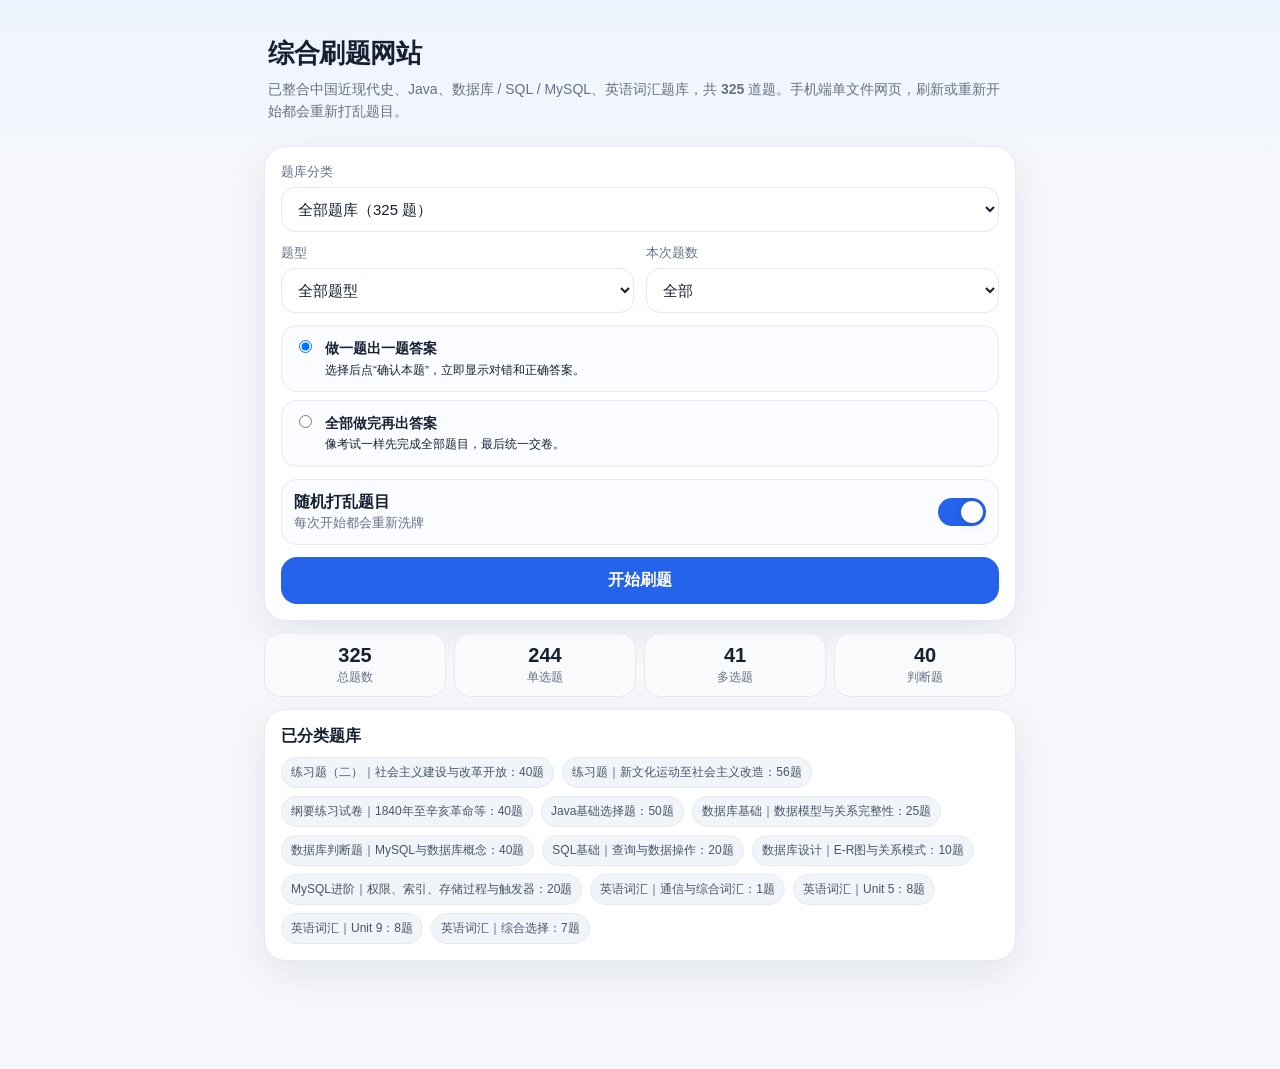
==== commit 10a261d0: "Update index.html" ====
--- a/index.html
+++ b/index.html
@@ -4,363 +4,125 @@
   <meta charset="utf-8" />
   <meta name="viewport" content="width=device-width, initial-scale=1, viewport-fit=cover" />
   <meta name="theme-color" content="#2563eb" />
-  <title>刷题网站｜中国近现代史 + Java</title>
+  <title>综合刷题网站｜历史 Java 数据库 英语</title>
   <style>
-    :root {
-      --bg:#f5f7fb; --card:#ffffff; --text:#162033; --muted:#657186;
-      --primary:#2563eb; --primary-dark:#1d4ed8; --green:#16a34a; --red:#dc2626;
-      --amber:#f59e0b; --line:#e5e9f2; --soft:#eef4ff;
-    }
-    * { box-sizing:border-box; -webkit-tap-highlight-color:transparent; }
-    body { margin:0; font-family:-apple-system,BlinkMacSystemFont,"Segoe UI","PingFang SC","Microsoft YaHei",Arial,sans-serif; background:linear-gradient(180deg,#eef4ff 0%,var(--bg) 160px); color:var(--text); }
-    .app { width:min(760px,100%); margin:0 auto; padding:16px 14px 96px; }
-    .hero { padding:20px 4px 12px; }
-    .title { margin:0; font-size:26px; font-weight:850; letter-spacing:-0.5px; }
-    .sub { margin:8px 0 0; color:var(--muted); font-size:14px; line-height:1.6; }
-    .card { background:rgba(255,255,255,.96); border:1px solid rgba(229,233,242,.9); border-radius:22px; box-shadow:0 14px 34px rgba(22,32,51,.08); padding:16px; margin:12px 0; }
-    .grid { display:grid; gap:12px; }
-    label.field { display:block; }
-    .field span { display:block; font-size:13px; color:var(--muted); margin:0 0 6px; }
-    select, input[type="number"] { width:100%; border:1px solid var(--line); border-radius:14px; padding:12px 12px; font-size:16px; color:var(--text); background:white; outline:none; }
-    .seg { display:grid; grid-template-columns:1fr 1fr; gap:8px; }
-    .seg label { display:flex; align-items:center; gap:8px; border:1px solid var(--line); border-radius:16px; padding:12px; background:#fff; font-size:14px; line-height:1.35; }
-    .seg input { width:18px; height:18px; accent-color:var(--primary); }
-    .switch { display:flex; align-items:center; justify-content:space-between; gap:12px; border:1px solid var(--line); border-radius:16px; padding:12px; background:#fff; }
-    .switch b { font-size:15px; }
-    .switch small { display:block; color:var(--muted); line-height:1.45; margin-top:3px; }
-    .switch input { width:22px; height:22px; accent-color:var(--primary); }
-    .btn { border:0; border-radius:16px; padding:13px 16px; font-size:16px; font-weight:800; background:var(--primary); color:white; width:100%; cursor:pointer; box-shadow:0 10px 20px rgba(37,99,235,.22); }
-    .btn:active { transform:translateY(1px); }
-    .btn.secondary { background:#fff; color:var(--primary); border:1px solid #bfdbfe; box-shadow:none; }
-    .btn.ghost { background:transparent; color:var(--muted); border:1px solid var(--line); box-shadow:none; }
-    .btn.danger { background:var(--red); }
-    .btn.ok { background:var(--green); }
-    .btn:disabled { opacity:.45; cursor:not-allowed; transform:none; }
-    .stats { display:grid; grid-template-columns:repeat(3,1fr); gap:8px; margin-top:14px; }
-    .stat { background:#fff; border:1px solid var(--line); border-radius:16px; padding:10px; }
-    .stat b { display:block; font-size:20px; }
-    .stat span { font-size:12px; color:var(--muted); }
-    .topbar { position:sticky; top:0; z-index:10; margin:-16px -14px 12px; padding:10px 14px; backdrop-filter:blur(14px); background:rgba(245,247,251,.82); border-bottom:1px solid rgba(229,233,242,.7); }
-    .barline { display:flex; align-items:center; justify-content:space-between; gap:10px; }
-    .pill { display:inline-flex; align-items:center; gap:6px; border-radius:999px; padding:7px 10px; background:#fff; border:1px solid var(--line); font-size:13px; color:var(--muted); }
-    .progress { height:8px; background:#e6edfb; border-radius:99px; overflow:hidden; margin-top:10px; }
-    .progress > div { height:100%; width:0%; background:linear-gradient(90deg,var(--primary),#60a5fa); transition:.25s; }
-    .qmeta { display:flex; flex-wrap:wrap; gap:8px; align-items:center; margin-bottom:12px; }
-    .tag { font-size:12px; color:#1e40af; background:#dbeafe; border-radius:999px; padding:5px 9px; font-weight:700; }
-    .tag.multi { color:#92400e; background:#fef3c7; }
-    .qtitle { font-size:20px; line-height:1.55; margin:8px 0 14px; font-weight:800; }
-    .source { color:var(--muted); font-size:12px; line-height:1.45; }
-    .options { display:grid; gap:10px; }
-    .option { width:100%; text-align:left; display:grid; grid-template-columns:30px 1fr; align-items:start; gap:10px; border:1px solid var(--line); border-radius:17px; padding:13px; background:#fff; color:inherit; font:inherit; line-height:1.55; cursor:pointer; user-select:none; touch-action:manipulation; }
-    .option .letter { width:28px; height:28px; border-radius:50%; display:flex; align-items:center; justify-content:center; background:#f1f5f9; font-weight:900; color:#475569; }
-    .option.selected { border-color:#93c5fd; background:#eff6ff; }
-    .option.selected .letter { background:var(--primary); color:#fff; }
-    .option.correct { border-color:#86efac; background:#f0fdf4; }
-    .option.correct .letter { background:var(--green); color:white; }
-    .option.wrong { border-color:#fecaca; background:#fef2f2; }
-    .option.wrong .letter { background:var(--red); color:white; }
-    .option:disabled { opacity:1; cursor:not-allowed; }
-    .option:focus-visible { outline:3px solid #bfdbfe; outline-offset:2px; }
-    .explain { display:none; margin-top:14px; padding:13px; border-radius:16px; background:#f8fafc; border:1px dashed #cbd5e1; line-height:1.65; }
-    .explain.show { display:block; }
-    .explain b.ok { color:var(--green); }
-    .explain b.bad { color:var(--red); }
-    .bottom { position:fixed; left:0; right:0; bottom:0; z-index:20; padding:10px 14px calc(10px + env(safe-area-inset-bottom)); background:rgba(255,255,255,.92); backdrop-filter:blur(16px); border-top:1px solid var(--line); }
-    .bottom-inner { width:min(760px,100%); margin:0 auto; display:grid; grid-template-columns:1fr 1fr; gap:10px; }
-    .bottom-inner.three { grid-template-columns:1fr 1fr 1.2fr; }
-    .review-item { border:1px solid var(--line); border-radius:18px; background:#fff; padding:13px; margin:10px 0; }
-    .review-head { display:flex; gap:8px; flex-wrap:wrap; align-items:center; margin-bottom:8px; }
-    .review-q { font-weight:750; line-height:1.55; }
-    .answer-line { font-size:14px; line-height:1.6; color:#334155; margin-top:8px; }
-    .right { color:var(--green); font-weight:900; }
-    .wrongTxt { color:var(--red); font-weight:900; }
-    .hide { display:none !important; }
-    .empty { text-align:center; color:var(--muted); padding:22px 8px; }
-    .smallnote { font-size:12px; color:var(--muted); line-height:1.6; margin-top:10px; }
-    @media (min-width:640px) {
-      .grid.two { grid-template-columns:1fr 1fr; }
-      .title { font-size:32px; }
-      .qtitle { font-size:22px; }
-    }
+    :root{--bg:#f5f7fb;--card:#fff;--text:#172033;--muted:#657186;--primary:#2563eb;--primary-dark:#1d4ed8;--green:#16a34a;--red:#dc2626;--amber:#f59e0b;--line:#e5e9f2;--soft:#eef4ff;--purple:#7c3aed;}
+    *{box-sizing:border-box;-webkit-tap-highlight-color:transparent} body{margin:0;font-family:-apple-system,BlinkMacSystemFont,"Segoe UI","PingFang SC","Microsoft YaHei",Arial,sans-serif;background:linear-gradient(180deg,#eef4ff 0%,var(--bg) 170px);color:var(--text)}
+    .app{width:min(780px,100%);margin:0 auto;padding:16px 14px 96px}.hero{padding:20px 4px 12px}.title{margin:0;font-size:26px;font-weight:850;letter-spacing:-.5px}.sub{margin:8px 0 0;color:var(--muted);line-height:1.55;font-size:14px}.card{background:var(--card);border:1px solid var(--line);border-radius:22px;box-shadow:0 12px 36px rgba(17,24,39,.08);padding:16px;margin:12px 0}.grid{display:grid;gap:12px}.two{grid-template-columns:1fr 1fr}.field{display:grid;gap:6px;font-size:13px;color:var(--muted)}select{width:100%;border:1px solid var(--line);background:#fff;border-radius:14px;padding:12px 12px;font-size:15px;color:var(--text);outline:none}.mode{display:grid;gap:8px}.mode label{display:flex;gap:10px;align-items:flex-start;border:1px solid var(--line);border-radius:16px;padding:12px;background:#fafcff;font-size:14px;line-height:1.45}.mode input{margin-top:2px}.toggle{display:flex;align-items:center;justify-content:space-between;gap:10px;padding:12px;border:1px solid var(--line);border-radius:16px;background:#fafcff}.switch{position:relative;width:48px;height:28px}.switch input{display:none}.slider{position:absolute;inset:0;border-radius:999px;background:#cbd5e1;transition:.2s}.slider:before{content:"";position:absolute;width:22px;height:22px;left:3px;top:3px;border-radius:50%;background:white;box-shadow:0 2px 8px rgba(0,0,0,.15);transition:.2s}.switch input:checked + .slider{background:var(--primary)}.switch input:checked + .slider:before{transform:translateX(20px)}button{border:0;border-radius:16px;padding:13px 16px;font-size:16px;font-weight:750;cursor:pointer}.primary{background:var(--primary);color:white}.primary:active{background:var(--primary-dark)}.ghost{background:#eef4ff;color:#1d4ed8}.danger{background:#fff1f2;color:#be123c}.row{display:flex;gap:10px;align-items:center;justify-content:space-between;flex-wrap:wrap}.stats{display:grid;grid-template-columns:repeat(4,1fr);gap:8px}.stat{background:#f8fafc;border:1px solid var(--line);border-radius:16px;padding:10px;text-align:center}.stat b{display:block;font-size:20px}.stat span{font-size:12px;color:var(--muted)}.quizTop{position:sticky;top:0;z-index:5;background:rgba(245,247,251,.88);backdrop-filter:blur(12px);padding:10px 0 8px}.bar{height:8px;background:#e2e8f0;border-radius:999px;overflow:hidden}.bar>span{display:block;height:100%;background:var(--primary);width:0%;transition:.2s}.tag{display:inline-flex;align-items:center;height:28px;padding:0 10px;border-radius:999px;background:#eef4ff;color:#1d4ed8;font-size:12px;font-weight:750}.tag.multi{background:#fef3c7;color:#92400e}.tag.judge{background:#f3e8ff;color:#6d28d9}.source{margin-top:10px;color:var(--muted);font-size:13px;line-height:1.5}.qtitle{margin:12px 0 12px;font-size:20px;font-weight:800;line-height:1.5}.options{display:grid;gap:10px}.option{width:100%;display:flex;gap:12px;align-items:flex-start;text-align:left;border:2px solid var(--line);background:#fff;color:var(--text);border-radius:18px;padding:14px;font-weight:650;line-height:1.45;min-height:56px;touch-action:manipulation}.option .letter{flex:0 0 30px;height:30px;border-radius:10px;display:grid;place-items:center;background:#f1f5f9;color:#334155;font-weight:850}.option.selected{border-color:var(--primary);background:#eff6ff}.option.selected .letter{background:var(--primary);color:#fff}.option.correct{border-color:var(--green);background:#f0fdf4}.option.correct .letter{background:var(--green);color:#fff}.option.wrong{border-color:var(--red);background:#fff1f2}.option.wrong .letter{background:var(--red);color:#fff}.option:disabled{opacity:1}.explain{display:none;margin-top:12px;border-radius:18px;padding:14px;background:#f8fafc;border:1px dashed #cbd5e1;line-height:1.55}.explain.show{display:block}.ok{color:var(--green)}.bad,.wrongTxt{color:var(--red)}.answer-line{font-size:14px;margin-top:6px;color:#334155}.bottomBar{position:fixed;left:0;right:0;bottom:0;background:rgba(255,255,255,.92);backdrop-filter:blur(12px);border-top:1px solid var(--line);padding:10px 14px calc(10px + env(safe-area-inset-bottom));z-index:10}.bottomInner{width:min(780px,100%);margin:0 auto;display:grid;grid-template-columns:1fr 1fr;gap:10px}.hide{display:none!important}.review-list{display:grid;gap:12px}.review-item{border:1px solid var(--line);border-radius:18px;padding:12px;background:#fff}.review-head{display:flex;gap:8px;align-items:center;flex-wrap:wrap}.review-q{margin-top:8px;font-weight:700;line-height:1.5}.empty{color:var(--muted);text-align:center;padding:20px}.pillGroup{display:flex;gap:8px;flex-wrap:wrap;margin-top:10px}.pill{font-size:12px;background:#f1f5f9;border:1px solid var(--line);border-radius:999px;padding:6px 9px;color:#475569}@media(max-width:520px){.two{grid-template-columns:1fr}.stats{grid-template-columns:repeat(2,1fr)}.title{font-size:24px}.qtitle{font-size:19px}.card{border-radius:18px;padding:14px}.app{padding-left:12px;padding-right:12px}select,button{font-size:15px}.bottomInner{grid-template-columns:1fr 1fr}.option{padding:13px}}
   </style>
 </head>
 <body>
   <main class="app">
     <section id="home">
       <div class="hero">
-        <h1 class="title">刷题网站</h1>
-        <p class="sub">中国近现代史 + Java 基础，共 <b id="totalCount"></b> 道题。手机端单文件网页，刷新或重新开始都会重新打乱题目。</p>
+        <h1 class="title">综合刷题网站</h1>
+        <p class="sub">已整合中国近现代史、Java、数据库 / SQL / MySQL、英语词汇题库，共 <b id="totalCount"></b> 道题。手机端单文件网页，刷新或重新开始都会重新打乱题目。</p>
       </div>
       <div class="card grid">
-        <label class="field"><span>题库范围</span><select id="sourceSelect"></select></label>
+        <label class="field"><span>题库分类</span><select id="sourceSelect"></select></label>
         <div class="grid two">
-          <label class="field"><span>题型</span><select id="typeSelect"><option value="all">全部题型</option><option value="单选题">只刷单选</option><option value="多选题">只刷多选</option></select></label>
-          <label class="field"><span>本次题数</span><select id="countSelect"><option value="all">全部</option><option value="10">10 题</option><option value="20">20 题</option><option value="30">30 题</option><option value="50">50 题</option><option value="100">100 题</option><option value="150">150 题</option></select></label>
+          <label class="field"><span>题型</span><select id="typeSelect"></select></label>
+          <label class="field"><span>本次题数</span><select id="countSelect"><option value="all">全部</option><option value="10">10 题</option><option value="20">20 题</option><option value="30">30 题</option><option value="50">50 题</option><option value="100">100 题</option><option value="150">150 题</option><option value="200">200 题</option></select></label>
         </div>
-        <div>
-          <div class="field"><span>出答案方式</span></div>
-          <div class="seg">
-            <label><input type="radio" name="mode" value="instant" checked><span>做一题<br>出一题答案</span></label>
-            <label><input type="radio" name="mode" value="final"><span>全部做完<br>再出答案</span></label>
-          </div>
+        <div class="mode">
+          <label><input type="radio" name="mode" value="instant" checked><span><b>做一题出一题答案</b><br><small>选择后点“确认本题”，立即显示对错和正确答案。</small></span></label>
+          <label><input type="radio" name="mode" value="exam"><span><b>全部做完再出答案</b><br><small>像考试一样先完成全部题目，最后统一交卷。</small></span></label>
         </div>
-        <label class="switch">
-          <span><b>每次随机打乱</b><small>默认开启，适合反复刷题。</small></span>
-          <input type="checkbox" id="shuffleToggle" checked>
-        </label>
-        <button class="btn" id="startBtn">开始刷题</button>
-        <div class="stats" id="homeStats"></div>
+        <div class="toggle"><span><b>随机打乱题目</b><br><small style="color:var(--muted)">每次开始都会重新洗牌</small></span><label class="switch"><input id="shuffleToggle" type="checkbox" checked><span class="slider"></span></label></div>
+        <button id="startBtn" class="primary">开始刷题</button>
+      </div>
+      <div class="stats" id="homeStats"></div>
+      <div class="card">
+        <b>已分类题库</b>
+        <div class="pillGroup" id="sourcePills"></div>
       </div>
     </section>
 
     <section id="quiz" class="hide">
-      <div class="topbar">
-        <div class="barline">
-          <span class="pill" id="progressText">第 1 / 1 题</span>
-          <span class="pill" id="scoreText">已答 0｜正确 0</span>
-        </div>
-        <div class="progress"><div id="progressFill"></div></div>
+      <div class="quizTop">
+        <div class="row"><b id="progressText"></b><span id="scoreText" class="tag"></span></div>
+        <div class="bar" style="margin-top:8px"><span id="progressFill"></span></div>
       </div>
       <div class="card">
-        <div class="qmeta">
-          <span id="typeTag" class="tag">单选题</span>
-          <span class="tag" id="sourceTag">题库</span>
-        </div>
-        <div class="source" id="qSource"></div>
-        <h2 class="qtitle" id="qTitle"></h2>
-        <div class="options" id="options"></div>
-        <div class="explain" id="explain"></div>
+        <div class="row"><div><span id="typeTag" class="tag"></span> <span id="sourceTag" class="tag"></span></div><button id="quitBtn" class="danger" type="button">退出</button></div>
+        <div id="qSource" class="source"></div>
+        <div id="qTitle" class="qtitle"></div>
+        <div id="options" class="options"></div>
+        <div id="explain" class="explain"></div>
       </div>
     </section>
 
     <section id="result" class="hide">
-      <div class="hero">
-        <h1 class="title">本次结果</h1>
-        <p class="sub" id="resultSummary"></p>
+      <div class="hero"><h1 class="title">本次结果</h1><p class="sub">下面是成绩统计和题目回顾。</p></div>
+      <div class="stats" id="resultStats"></div>
+      <div class="card grid">
+        <button id="retryWrongBtn" class="ghost">只刷本次错题</button>
+        <button id="restartBtn" class="primary">返回首页</button>
       </div>
-      <div class="card grid">
-        <div class="stats" id="resultStats"></div>
-        <button class="btn" id="retryWrongBtn">只刷本次错题</button>
-        <button class="btn secondary" id="restartBtn">重新随机开始</button>
-      </div>
-      <div class="card">
-        <h3 style="margin:0 0 10px;font-size:18px;">答案回顾</h3>
-        <div id="reviewList"></div>
-      </div>
+      <div class="review-list" id="reviewList"></div>
     </section>
   </main>
 
-  <div class="bottom hide" id="bottomBar"><div id="bottomInner" class="bottom-inner"></div></div>
+  <div id="bottomBar" class="bottomBar hide"><div class="bottomInner"><button id="prevBtn" class="ghost">上一题</button><button id="mainBtn" class="primary">确认本题</button></div></div>
 
 <script>
-const QUESTION_BANK = [{"id": "S1-Q1", "source": "练习题（二）｜社会主义建设与改革开放", "number": 1, "type": "单选题", "question": "1956年毛泽东作的《论十大关系》的报告，是探索中国社会主义建设道路的重要理论成果。《论十大关系》围绕的基本方针是()。", "options": {"A": "中国共产党同民主党派长期共存、互相监督", "B": "坚持百花齐放、百家争鸣", "C": "调动一切积极因素，把我国建设成为一个强大的社会主义国家", "D": "调整、巩固、充实、提 高"}, "answer": "C", "sourceId": "S1"}, {"id": "S1-Q2", "source": "练习题（二）｜社会主义建设与改革开放", "number": 2, "type": "单选题", "question": "1956年9月，党的八大提出的我国国内的主要矛盾是()。", "options": {"A": "无产阶级同资产阶级的矛盾", "B": "人民大众同反革命残余势力的矛盾", "C": "开展社会主义道路与资本主义道路的决战", "D": "人民对于经济文化迅速发展的需要同当前经济文化不能满足人民需要的状况之间的矛盾"}, "answer": "D", "sourceId": "S1"}, {"id": "S1-Q3", "source": "练习题（二）｜社会主义建设与改革开放", "number": 3, "type": "单选题", "question": "生产资料的社会主义改造完成以后，国家政治生活的主题是()。", "options": {"A": "进行政治体制和经济体制改革", "B": "坚持四项基本原则", "C": "正确处理人民内部矛盾", "D": "开展阶级斗争"}, "answer": "C", "sourceId": "S1"}, {"id": "S1-Q4", "source": "练习题（二）｜社会主义建设与改革开放", "number": 4, "type": "单选题", "question": "毛泽东在《关于正确处理人民内部矛盾的问题》中提出，解决社会主义社会基本矛盾的途径是()。", "options": {"A": "进行新民主主义革命", "B": "进行社会主义改造", "C": "依靠社会主义制度本身的自我调整和自我完善", "D": "进行无产阶级专政下的继续革命"}, "answer": "C", "sourceId": "S1"}, {"id": "S1-Q5", "source": "练习题（二）｜社会主义建设与改革开放", "number": 5, "type": "单选题", "question": "1958年 9月，全国范围内掀起了人民公社化运动，人民公社的基本特点是()。", "options": {"A": "政社合一", "B": "一大二公", "C": "一平二调", "D": "平均分配"}, "answer": "B", "sourceId": "S1"}, {"id": "S1-Q6", "source": "练习题（二）｜社会主义建设与改革开放", "number": 6, "type": "单选题", "question": "苏联开始暴露他们在社会主义建设中的一些缺点和错误是在()。", "options": {"A": "1953年斯大林逝世后", "B": "赫鲁晓夫上台后", "C": "苏共 20大", "D": "我国社会主义改在完成之时"}, "answer": "C", "sourceId": "S1"}, {"id": "S1-Q7", "source": "练习题（二）｜社会主义建设与改革开放", "number": 7, "type": "单选题", "question": "社会主义社会基本矛盾的性质是()。", "options": {"A": "对抗性质的", "B": "阶级之间的矛盾", "C": "必须用暴力加以解决", "D": "是非对抗性的"}, "answer": "D", "sourceId": "S1"}, {"id": "S1-Q8", "source": "练习题（二）｜社会主义建设与改革开放", "number": 8, "type": "单选题", "question": "“文化大革命”的导火线是()。", "options": {"A": "《评新编历史剧 》", "B": "五·一六通知", "C": "《炮打司令部——我的第一张大字报》", "D": "《关于无产阶级文化大革命的决定》"}, "answer": "A", "sourceId": "S1"}, {"id": "S1-Q9", "source": "练习题（二）｜社会主义建设与改革开放", "number": 9, "type": "单选题", "question": "以毛泽东为代表的中国共产党人开始探索中国自己的社会主义建设道路的标志是()。", "options": {"A": "1956年1月召开的最高国务会议", "B": "《论十大关系》的发表", "C": "中共八大的召开", "D": "《关于正确处理人民内部矛盾的问题》的发表"}, "answer": "B", "sourceId": "S1"}, {"id": "S1-Q10", "source": "练习题（二）｜社会主义建设与改革开放", "number": 10, "type": "单选题", "question": "在 1956年 1月召开的知识分子问题会议上，周恩来对知识分子阶级属性的表述是()。", "options": {"A": "民族资产阶级", "B": "小资产阶级", "C": "知识分子的绝大部分已经是工人阶级的一部分", "D": "社会中间派"}, "answer": "C", "sourceId": "S1"}, {"id": "S1-Q11", "source": "练习题（二）｜社会主义建设与改革开放", "number": 11, "type": "单选题", "question": "“鼓足干劲,力争上游,多快好省建设社会主义”的总路线是在()会议上通过的。", "options": {"A": "中共七届二中全会", "B": "中共七届三中全会", "C": "中共八大", "D": "中共八大二次会议"}, "answer": "D", "sourceId": "S1"}, {"id": "S1-Q12", "source": "练习题（二）｜社会主义建设与改革开放", "number": 12, "type": "单选题", "question": "1976年“文化大革命”结束后,造成党和国家的工作在徘徊中前进局面的根源在于()。", "options": {"A": "“阶级斗争为纲”的错误方针", "B": "“批林批孔”的错误方针", "C": "“反击右倾翻案风”的错误方针", "D": "“两个凡是”的错误方针"}, "answer": "D", "sourceId": "S1"}, {"id": "S1-Q13", "source": "练习题（二）｜社会主义建设与改革开放", "number": 13, "type": "单选题", "question": "揭开中国社会主义改革开放和现代化建设新时期序幕的是()。", "options": {"A": "中共十一大", "B": "中共十一届三中全会", "C": "中共十二大", "D": "中共十二届三中全会"}, "answer": "B", "sourceId": "S1"}, {"id": "S1-Q14", "source": "练习题（二）｜社会主义建设与改革开放", "number": 14, "type": "单选题", "question": "以()和中共十四大为标志,改革开放和现代化建设事业进入从计划经济体制向社会主义市场经济体制转变的新阶段。", "options": {"A": "十三大", "B": "十一届三中全会", "C": "邓小平南方谈话", "D": "十四届三中全会"}, "answer": "C", "sourceId": "S1"}, {"id": "S1-Q15", "source": "练习题（二）｜社会主义建设与改革开放", "number": 15, "type": "单选题", "question": "邓小平在中共十二大上首次明确提出了()。", "options": {"A": "建设有中国特色的社会主义", "B": "建设富强民主文明的社会主义现代化国家", "C": "党在社会主义初级阶段的基本路线", "D": "党在社会主义初级阶段的主要矛盾"}, "answer": "A", "sourceId": "S1"}, {"id": "S1-Q16", "source": "练习题（二）｜社会主义建设与改革开放", "number": 16, "type": "单选题", "question": "中共十四大明确指出我国经济体制改革的目标是建立()。", "options": {"A": "社会主义商品经济体制", "B": "计划经济为主市场经济为辅的体制", "C": "社会主义市场经济体制", "D": "市场经济为主计划经济为辅的体制"}, "answer": "C", "sourceId": "S1"}, {"id": "S1-Q17", "source": "练习题（二）｜社会主义建设与改革开放", "number": 17, "type": "单选题", "question": "标志着祖国统一大业向前迈出重要一步的香港回归是在()。", "options": {"A": "1997年7月1日", "B": "1999年7月1日", "C": "1997年12月20日", "D": "1999年12月20日"}, "answer": "A", "sourceId": "S1"}, {"id": "S1-Q18", "source": "练习题（二）｜社会主义建设与改革开放", "number": 18, "type": "单选题", "question": "1979年3月,邓小平明确提出坚持“四项基本原则”是在()。", "options": {"A": "中央工作会议", "B": "中共十一届三中全会", "C": "中央理论工作务虚会", "D": "中共十二届六中全会"}, "answer": "C", "sourceId": "S1"}, {"id": "S1-Q19", "source": "练习题（二）｜社会主义建设与改革开放", "number": 19, "type": "单选题", "question": "1978年12月召开的中共十一届三中全会作出了把工作重点转移到()上来和实行改革开放的战略决策。", "options": {"A": "社会主义现代化建设", "B": "阶级斗争", "C": "民族复兴", "D": "文化建设"}, "answer": "A", "sourceId": "S1"}, {"id": "S1-Q20", "source": "练习题（二）｜社会主义建设与改革开放", "number": 20, "type": "单选题", "question": "中国特色社会主义的总依据是()。", "options": {"A": "中国共产党的领导", "B": "社会主义初级阶段", "C": "中国特色社会主义基本制度", "D": "社会主义公有制"}, "answer": "B", "sourceId": "S1"}, {"id": "S1-Q21", "source": "练习题（二）｜社会主义建设与改革开放", "number": 21, "type": "单选题", "question": "中国率先签署全球合作应对气候变化的(),倡议二十国集团发表首份气候变化问题主席声明。", "options": {"A": "《巴黎协定》", "B": "《北京宣言》", "C": "《杭州倡议》", "D": "《厦门协定》"}, "answer": "A", "sourceId": "S1"}, {"id": "S1-Q22", "source": "练习题（二）｜社会主义建设与改革开放", "number": 22, "type": "单选题", "question": "坚持一个中国原则和( ),推动两岸关系和平发展,加强两岸经济文化交流合作,实现两岸领导人历史性会晤。", "options": {"A": "“两岸共识”", "B": "“汪辜共识”", "C": "“九二共识”", "D": "“台海共识”"}, "answer": "C", "sourceId": "S1"}, {"id": "S1-Q23", "source": "练习题（二）｜社会主义建设与改革开放", "number": 23, "type": "单选题", "question": "中国的全球治理观反映了人类共同价值追求和当代国际关系现实,为全球治理体系改革和建设贡献了中国智慧、提供了( )。", "options": {"A": "中国道路", "B": "中国模式", "C": "中国样本", "D": "中国方案"}, "answer": "D", "sourceId": "S1"}, {"id": "S1-Q24", "source": "练习题（二）｜社会主义建设与改革开放", "number": 24, "type": "单选题", "question": "中国特色社会主义进入新时代,中国共产党一定要有()。", "options": {"A": "新气象新作为", "B": "新梦想新使命", "C": "新目标新斗争", "D": "新使命新担当"}, "answer": "A", "sourceId": "S1"}, {"id": "S1-Q25", "source": "练习题（二）｜社会主义建设与改革开放", "number": 25, "type": "单选题", "question": "党的十八大提出，中国特色社会主义的总布局是()", "options": {"A": "四位一体", "B": "五位一体", "C": "三位一体", "D": "两手抓两手都要硬"}, "answer": "B", "sourceId": "S1"}, {"id": "S1-Q26", "source": "练习题（二）｜社会主义建设与改革开放", "number": 26, "type": "单选题", "question": "党的十八大提出，确保到2020年实现()的目标。", "options": {"A": "总体建成小康社会", "B": "全面建成小康社会", "C": "基本建成小康社会", "D": "社会主义现代化"}, "answer": "B", "sourceId": "S1"}, {"id": "S1-Q27", "source": "练习题（二）｜社会主义建设与改革开放", "number": 27, "type": "单选题", "question": "党的十九大确立了()的历史地位。", "options": {"A": "邓小平理论", "B": "“三个代表”重要思想", "C": "科学发展观", "D": "习近平新时代中国特色社会主义思想"}, "answer": "D", "sourceId": "S1"}, {"id": "S1-Q28", "source": "练习题（二）｜社会主义建设与改革开放", "number": 28, "type": "单选题", "question": "中国经济发展的一个重大变化是进入新常态，即：从高速增长转为中高速增长；经济结构不断优化升级；从要素驱动、投资驱动转向( )。", "options": {"A": "战略驱动", "B": "科技驱动", "C": "创新驱动", "D": "制度驱动"}, "answer": "C", "sourceId": "S1"}, {"id": "S1-Q29", "source": "练习题（二）｜社会主义建设与改革开放", "number": 29, "type": "单选题", "question": "2012年11月8日至14日,中国共产党( )全国代表大会在北京举行。", "options": {"A": "第十六次", "B": "第十七次", "C": "第十八次", "D": "第十九次"}, "answer": "C", "sourceId": "S1"}, {"id": "S1-Q30", "source": "练习题（二）｜社会主义建设与改革开放", "number": 30, "type": "单选题", "question": "2014年11月,十二届全国人大常委会第十一次会议通过《全国人民代表大会常务委员会关于设立国家宪法日的决定》,将( )设立为国家宪法日。", "options": {"A": "12月4日", "B": "12月5日", "C": "12月3日", "D": "12月6日"}, "answer": "A", "sourceId": "S1"}, {"id": "S1-Q31", "source": "练习题（二）｜社会主义建设与改革开放", "number": 31, "type": "多选题", "question": "“大跃进”和人民公社化运动期间,在经济建设上犯“左”倾错误的特征是( )", "options": {"A": "高指标", "B": "“共产风”", "C": "瞎指挥", "D": "浮夸风"}, "answer": "ABCD", "sourceId": "S1"}, {"id": "S1-Q32", "source": "练习题（二）｜社会主义建设与改革开放", "number": 32, "type": "多选题", "question": "以下内容与“文化大革命”相关的有( )", "options": {"A": "《评新编历史剧 》", "B": "《炮打司令部——我的一张大字报》", "C": "《论十大关系》", "D": "《关于无产阶级文化大革命的决定》"}, "answer": "ABD", "sourceId": "S1"}, {"id": "S1-Q33", "source": "练习题（二）｜社会主义建设与改革开放", "number": 33, "type": "多选题", "question": "1959年,毛泽东主持召开第二次郑州会议,确定的分配原则是( )", "options": {"A": "队为基础,分级管理", "B": "三级核算,各计盈亏", "C": "按劳分配,承认差别", "D": "按需分配,共同富裕"}, "answer": "ABC", "sourceId": "S1"}, {"id": "S1-Q34", "source": "练习题（二）｜社会主义建设与改革开放", "number": 34, "type": "多选题", "question": "1979年3月,邓小平在中央理论工作务虚会上首次提出必须坚持()。", "options": {"A": "社会主义道路", "B": "人民民主专政", "C": "共产党的领导", "D": "马克思列宁主义、毛泽东思想"}, "answer": "ABCD", "sourceId": "S1"}, {"id": "S1-Q35", "source": "练习题（二）｜社会主义建设与改革开放", "number": 35, "type": "多选题", "question": "邓小平在南方谈话中指出,判断改革开放得失成败的标准应该主要看()。", "options": {"A": "是否有利于提高人民的生活水平", "B": "是否有利于发展社会主义社会的生产力", "C": "是否有利于增强社会主义国家的综合国力", "D": "是否有利于发展社会主义社会的先进文化"}, "answer": "ABC", "sourceId": "S1"}, {"id": "S1-Q36", "source": "练习题（二）｜社会主义建设与改革开放", "number": 36, "type": "多选题", "question": "科学发展观的基本要求是()。", "options": {"A": "全面", "B": "协调", "C": "发展", "D": "可持续"}, "answer": "ABD", "sourceId": "S1"}, {"id": "S1-Q37", "source": "练习题（二）｜社会主义建设与改革开放", "number": 37, "type": "多选题", "question": "实现中华民族伟大复兴的中国梦,就是要实现()。", "options": {"A": "国家富强", "B": "民族振兴", "C": "社会繁荣", "D": "人民幸福"}, "answer": "ABD", "sourceId": "S1"}, {"id": "S1-Q38", "source": "练习题（二）｜社会主义建设与改革开放", "number": 38, "type": "多选题", "question": "强调实现“十三五”时期发展目标,破解发展难题,厚植发展优势,必须牢固树立并切实贯彻创新、协调、()的发展理念。", "options": {"A": "绿色", "B": "开放", "C": "和平", "D": "共享"}, "answer": "ABD", "sourceId": "S1"}, {"id": "S1-Q39", "source": "练习题（二）｜社会主义建设与改革开放", "number": 39, "type": "多选题", "question": "大力加强理想信念教育,弘扬()。", "options": {"A": "中华优秀传统文化", "B": "革命文化", "C": "社会主义先进文化", "D": "红色文化"}, "answer": "ABC", "sourceId": "S1"}, {"id": "S1-Q40", "source": "练习题（二）｜社会主义建设与改革开放", "number": 40, "type": "多选题", "question": "( )伟大梦想,紧密联系、相互贯通、相互作用,其中起决定性作用的是党的建设新的伟大工程。", "options": {"A": "伟大斗争", "B": "伟大工程", "C": "伟大事业", "D": "伟大目标"}, "answer": "ABC", "sourceId": "S1"}, {"id": "S2-Q1", "source": "练习题｜新文化运动至社会主义改造", "number": 1, "type": "单选题", "question": "五四前新文化运动的性质是()", "options": {"A": "小资产阶级无政府主义的文化运动", "B": "无产阶级社会主义的文化运动", "C": "资产阶级民主主义的文化运动", "D": "农民阶级民粹主义的文化运动"}, "answer": "C", "sourceId": "S2"}, {"id": "S2-Q2", "source": "练习题｜新文化运动至社会主义改造", "number": 2, "type": "单选题", "question": "1919年五四运动的直接导火线是()", "options": {"A": "华盛会议上中国外交的失败", "B": "巴黎和会上中国外交的失败", "C": "俄国十月革命对中国的影响", "D": "新文化运动掀起的解放潮流的推动"}, "answer": "B", "sourceId": "S2"}, {"id": "S2-Q3", "source": "练习题｜新文化运动至社会主义改造", "number": 3, "type": "单选题", "question": "标志着中国工人阶级以独立的姿态登上政治舞台的事件是()", "options": {"A": "国民革命运动", "B": "北伐战争", "C": "五四运动", "D": "五卅运动"}, "answer": "C", "sourceId": "S2"}, {"id": "S2-Q4", "source": "练习题｜新文化运动至社会主义改造", "number": 4, "type": "单选题", "question": "中国共产党第一次明确提出反帝反封建民主革命纲领的会议是()", "options": {"A": "中共一大", "B": "中共二大", "C": "中共三大", "D": "中共四大"}, "answer": "B", "sourceId": "S2"}, {"id": "S2-Q5", "source": "练习题｜新文化运动至社会主义改造", "number": 5, "type": "单选题", "question": "第一次国共合作正式形成的标志是()", "options": {"A": "中国共产党三大的召开", "B": "中国共产党二大的召开", "C": "中国国民党一大的召开", "D": "中国国民党二大的召开"}, "answer": "C", "sourceId": "S2"}, {"id": "S2-Q6", "source": "练习题｜新文化运动至社会主义改造", "number": 6, "type": "单选题", "question": "1920年8月出版的《共产党宣言》中译本,是由谁翻译的()", "options": {"A": "李达", "B": "陈独秀", "C": "陈望道", "D": "梁启超"}, "answer": "C", "sourceId": "S2"}, {"id": "S2-Q7", "source": "练习题｜新文化运动至社会主义改造", "number": 7, "type": "单选题", "question": "符合1931年毛泽东制定的土地革命路线的土地政策是()。", "options": {"A": "“一切私有土地完全归组织或苏维埃国家的劳动人民所公有”", "B": "“没收公共土地及地主阶级土地,分配给农民所有”", "C": "“没收富农土地,归苏维埃国家所有”", "D": "“农民分得的土地不得转让买卖”"}, "answer": "B", "sourceId": "S2"}, {"id": "S2-Q8", "source": "练习题｜新文化运动至社会主义改造", "number": 8, "type": "单选题", "question": "中国工农红军长征的直接原因是()。", "options": {"A": "中共失去了广大人民的支持", "B": "中共认识到北上抗日的重要性", "C": "第五次反“围剿”的失利", "D": "中共仍未找到夺取革命胜利的道路"}, "answer": "C", "sourceId": "S2"}, {"id": "S2-Q9", "source": "练习题｜新文化运动至社会主义改造", "number": 9, "type": "单选题", "question": "土地革命战争时期中国共产党最伟大的历史贡献是()。", "options": {"A": "发动、领导了著名的秋收起义", "B": "开辟了农村包围城市、武装夺取政权的道路", "C": "领导中国人民推翻了三座大山", "D": "推动了抗日民族统一战线的建立"}, "answer": "B", "sourceId": "S2"}, {"id": "S2-Q10", "source": "练习题｜新文化运动至社会主义改造", "number": 10, "type": "单选题", "question": "1927年9月9日毛泽东等领导的湘赣边界秋收起义公开打出了()的旗帜。", "options": {"A": "工农革命军", "B": "工农红军", "C": "人民解放军", "D": "国民革命军"}, "answer": "A", "sourceId": "S2"}, {"id": "S2-Q11", "source": "练习题｜新文化运动至社会主义改造", "number": 11, "type": "单选题", "question": "红军胜利结束长征实现了战略大转移的标志是()。", "options": {"A": "同红四方面军会师于懋功", "B": "同红十五军团会师于吴起镇", "C": "红二、六军团合编为红二方面军", "D": "红军三大主力会合"}, "answer": "D", "sourceId": "S2"}, {"id": "S2-Q12", "source": "练习题｜新文化运动至社会主义改造", "number": 12, "type": "单选题", "question": "日本帝国主义发动的变中国为其独占殖民地的侵华战争开始于()。", "options": {"A": "九一八事变", "B": "一·二八事变", "C": "华北事变", "D": "卢沟桥事变"}, "answer": "A", "sourceId": "S2"}, {"id": "S2-Q13", "source": "练习题｜新文化运动至社会主义改造", "number": 13, "type": "单选题", "question": "1932年,在日本侵略者阴谋策划下建立的傀儡政权是()。", "options": {"A": "伪“满洲国”", "B": "伪“华北自治政府”", "C": "伪“中华民国维新政府”", "D": "伪“中华民国国民政府”"}, "answer": "A", "sourceId": "S2"}, {"id": "S2-Q14", "source": "练习题｜新文化运动至社会主义改造", "number": 14, "type": "单选题", "question": "1935年,北平学生在中共号召和领导下举行的抗日救亡运动是()。", "options": {"A": "五四运动", "B": "一二·九运动", "C": "一二·一运动", "D": "一二三〇运动"}, "answer": "B", "sourceId": "S2"}, {"id": "S2-Q15", "source": "练习题｜新文化运动至社会主义改造", "number": 15, "type": "单选题", "question": "1936年9月,中共中央为促进抗战在党内指示中提出的总方针是()。", "options": {"A": "“反蒋抗日”", "B": "“逼蒋抗日”", "C": "“促蒋抗日”", "D": "“联蒋抗日”"}, "answer": "B", "sourceId": "S2"}, {"id": "S2-Q16", "source": "练习题｜新文化运动至社会主义改造", "number": 16, "type": "单选题", "question": "同意国共两党进行谈判,并在会议文件中第一次写上“抗日”字样的会议是()。", "options": {"A": "国民党五全大会", "B": "国民党五届三中全会", "C": "国民党九届三中全会", "D": "国民党六全大会"}, "answer": "B", "sourceId": "S2"}, {"id": "S2-Q17", "source": "练习题｜新文化运动至社会主义改造", "number": 17, "type": "单选题", "question": "1937年8月,中国共产党在洛川会议上制定了()。", "options": {"A": "抗日救国十大纲领", "B": "抗日民族统一战线的策略总方针", "C": "中国人民对日作战的基本纲领", "D": "持久抗战的总方针"}, "answer": "A", "sourceId": "S2"}, {"id": "S2-Q18", "source": "练习题｜新文化运动至社会主义改造", "number": 18, "type": "单选题", "question": "抗日战争全面爆发后,中国军队取得第一次重大胜利的战役是()。", "options": {"A": "平型关战役", "B": "雁门关战役", "C": "阳明堡战役", "D": "台儿庄战役"}, "answer": "A", "sourceId": "S2"}, {"id": "S2-Q19", "source": "练习题｜新文化运动至社会主义改造", "number": 19, "type": "单选题", "question": "中国共产党领导的抗日根据地建立的政权是()。", "options": {"A": "苏维埃政权", "B": "无产阶级政权", "C": "人民民主政权", "D": "三三制的民主政权"}, "answer": "D", "sourceId": "S2"}, {"id": "S2-Q20", "source": "练习题｜新文化运动至社会主义改造", "number": 20, "type": "单选题", "question": "抗日战争进入相持阶段后,日本帝国主义对国民政府的策略是()。", "options": {"A": "以军事打击为主,政治诱降为辅", "B": "以政治诱降为主,军事打击为辅", "C": "军事打击和政治诱降并重", "D": "只实行政治诱降,不实行军事打击"}, "answer": "B", "sourceId": "S2"}, {"id": "S2-Q21", "source": "练习题｜新文化运动至社会主义改造", "number": 21, "type": "单选题", "question": "1940年5月,在枣宜会战的激战中殉国的国民党将军是()。", "options": {"A": "谢晋元", "B": "戴安澜", "C": "佟麟阁", "D": "张自忠"}, "answer": "D", "sourceId": "S2"}, {"id": "S2-Q22", "source": "练习题｜新文化运动至社会主义改造", "number": 22, "type": "单选题", "question": "1941年3月,在大后方抗日民主运动中诞生的民主党派是()。", "options": {"A": "中华民族解放行动委员会", "B": "中国民主建国会", "C": "中国民主促进会", "D": "中国民主政团同盟"}, "answer": "D", "sourceId": "S2"}, {"id": "S2-Q23", "source": "练习题｜新文化运动至社会主义改造", "number": 23, "type": "单选题", "question": "抗战胜利后,美国政府支持国民党的反共方针,美国在中国追求的长期的基本目标是()", "options": {"A": "避免共产党完全控制中国", "B": "使中国走上资本主义发展道路,遏制苏联", "C": "推动建立一个统一的亲美政府", "D": "帮助中国发展强大"}, "answer": "C", "sourceId": "S2"}, {"id": "S2-Q24", "source": "练习题｜新文化运动至社会主义改造", "number": 24, "type": "单选题", "question": "1947年10月10日,中国人民解放军总部发表宣言,提出“()”的口号。", "options": {"A": "宜将剩勇追穷寇", "B": "一切反动派都是纸老虎", "C": "打倒蒋介石,解放全中国", "D": "将革命进行到底"}, "answer": "C", "sourceId": "S2"}, {"id": "S2-Q25", "source": "练习题｜新文化运动至社会主义改造", "number": 25, "type": "单选题", "question": "1946年5月4日,中共中央发出《五四指示》,决定将党在抗日战争时期实行的()政策改变为实现“耕者有其田”的政策。", "options": {"A": "打土豪,分田地", "B": "地主不分田,富农分坏田", "C": "减租减息", "D": "没收一切公共土地及地主阶级的土地"}, "answer": "C", "sourceId": "S2"}, {"id": "S2-Q26", "source": "练习题｜新文化运动至社会主义改造", "number": 26, "type": "单选题", "question": "经过(),到1948年秋,1亿人口的解放区消灭了封建生产关系,人民解放战争获得了源源不断的人力、物力的支援。", "options": {"A": "根据地土地革命", "B": "土地改革运动", "C": "保田参军", "D": "解放战争"}, "answer": "B", "sourceId": "S2"}, {"id": "S2-Q27", "source": "练习题｜新文化运动至社会主义改造", "number": 27, "type": "单选题", "question": "在国民党统治区,以学生运动为先导的人民民主运动迅速发展成为配合人民解放战争的()。", "options": {"A": "第三条道路", "B": "第五纵队", "C": "一二·一运动", "D": "第二条战线"}, "answer": "D", "sourceId": "S2"}, {"id": "S2-Q28", "source": "练习题｜新文化运动至社会主义改造", "number": 28, "type": "单选题", "question": "1945年底,昆明学生发动了以“反对内战,争取自由”为主要口号的()。", "options": {"A": "抗暴运动", "B": "一二三〇运动", "C": "反饥饿、反内战运动", "D": "一二·一运动"}, "answer": "D", "sourceId": "S2"}, {"id": "S2-Q29", "source": "练习题｜新文化运动至社会主义改造", "number": 29, "type": "单选题", "question": "1947年11月,中国国民党民主派和其他爱国民主人士第一次联合会议在香港召开。1948年1月1日,会议宣布()正式成立。", "options": {"A": "中国民主同盟", "B": "中国民主建国会", "C": "中国民主促进会", "D": "中国国民党革命委员会"}, "answer": "D", "sourceId": "S2"}, {"id": "S2-Q30", "source": "练习题｜新文化运动至社会主义改造", "number": 30, "type": "单选题", "question": "1949年4月21日,毛泽东、朱德发布()。人民解放军从东起江阴,西至湖口,长达1000多里的战线上强渡长江天险,一举摧毁国民党苦心经营了3个半月的长江防线。4月23日,人民解放军占领南京,宣告延续了22年之久的国民党反动统治的覆灭。", "options": {"A": "《国内和平协定》", "B": "《目前形势和我们的任务》", "C": "《将革命进行到底》", "D": "《向全国进军的命令》"}, "answer": "D", "sourceId": "S2"}, {"id": "S2-Q31", "source": "练习题｜新文化运动至社会主义改造", "number": 31, "type": "单选题", "question": "1949年4月23日,人民解放军占领南京,宣告延续了()之久的国民党反动统治的覆灭。", "options": {"A": "21年", "B": "22年", "C": "37年", "D": "38年"}, "answer": "B", "sourceId": "S2"}, {"id": "S2-Q32", "source": "练习题｜新文化运动至社会主义改造", "number": 32, "type": "单选题", "question": "没收官僚资本归人民的国家所有,是哪个文件规定的一项历史任务。()", "options": {"A": "《中国土地法大纲》", "B": "《中国共产党党章》", "C": "《共同纲领》", "D": "《中华人民共和国宪法》"}, "answer": "C", "sourceId": "S2"}, {"id": "S2-Q33", "source": "练习题｜新文化运动至社会主义改造", "number": 33, "type": "单选题", "question": "“一五”计划是在哪个会议上正式通过的。()", "options": {"A": "中共七届二中全会", "B": "一届人大二次会议", "C": "中共八大", "D": "中共七届三中全会"}, "answer": "B", "sourceId": "S2"}, {"id": "S2-Q34", "source": "练习题｜新文化运动至社会主义改造", "number": 34, "type": "单选题", "question": "以下哪项不属于“五反”运动的()", "options": {"A": "反对行贿", "B": "反对偷税漏税", "C": "反对盗窃国家财产", "D": "反贪污"}, "answer": "D", "sourceId": "S2"}, {"id": "S2-Q35", "source": "练习题｜新文化运动至社会主义改造", "number": 35, "type": "单选题", "question": "我国社会主义制度全面确立的标志是()", "options": {"A": "新中国的建立", "B": "“一五”计划的完成", "C": "三大改造的完成", "D": "抗美援朝的胜利"}, "answer": "C", "sourceId": "S2"}, {"id": "S2-Q36", "source": "练习题｜新文化运动至社会主义改造", "number": 36, "type": "单选题", "question": "中共中央正式提出党在过渡时期的总路线是在()", "options": {"A": "1949年", "B": "1952年", "C": "1953年", "D": "1956年"}, "answer": "C", "sourceId": "S2"}, {"id": "S2-Q37", "source": "练习题｜新文化运动至社会主义改造", "number": 37, "type": "单选题", "question": "我国对个体手工业社会主义改造由低级向高级的过渡性经济组织形式是()", "options": {"A": "生产合作小组、供销合作社、生产合作社", "B": "供销合作社、生产合作小组、生产合作社", "C": "生产合作小组、生产合作社、供销合作社", "D": "生产合作社、生产合作小组、供销合作社"}, "answer": "A", "sourceId": "S2"}, {"id": "S2-Q38", "source": "练习题｜新文化运动至社会主义改造", "number": 38, "type": "单选题", "question": "我国对个体农业进行社会主义改造的过渡性经济组织形式中,具有完全社会主义性质的是()", "options": {"A": "互助组", "B": "初级农业生产合作社", "C": "高级农业生产合作社", "D": "人民公社"}, "answer": "C", "sourceId": "S2"}, {"id": "S2-Q39", "source": "练习题｜新文化运动至社会主义改造", "number": 39, "type": "单选题", "question": "最早完成全行业公私合营的城市是()", "options": {"A": "北京市", "B": "南京市", "C": "海市", "D": "天津市"}, "answer": "A", "sourceId": "S2"}, {"id": "S2-Q40", "source": "练习题｜新文化运动至社会主义改造", "number": 40, "type": "单选题", "question": "1950-1952年的土地改革,其实质是()", "options": {"A": "彻底摧毁土地私有制", "B": "建立社会主义经济基础", "C": "彻底完成民主革命任务", "D": "完成社会主义革命任务"}, "answer": "C", "sourceId": "S2"}, {"id": "S2-Q41", "source": "练习题｜新文化运动至社会主义改造", "number": 41, "type": "多选题", "question": "新文化运动的基本口号是()", "options": {"A": "自由", "B": "民主", "C": "平等", "D": "科学"}, "answer": "BD", "sourceId": "S2"}, {"id": "S2-Q42", "source": "练习题｜新文化运动至社会主义改造", "number": 42, "type": "多选题", "question": "1922年中国共产党在上海举行第二次全国代表大会,制定了明确的革命纲领,包括()", "options": {"A": "实现社会主义、共产主义", "B": "打倒军阀", "C": "推翻国际帝国主义的压迫", "D": "统一中国为真正的民主共和国"}, "answer": "ABCD", "sourceId": "S2"}, {"id": "S2-Q43", "source": "练习题｜新文化运动至社会主义改造", "number": 43, "type": "多选题", "question": "五四前新文化运动的主要阵地是()", "options": {"A": "《新青年》杂志", "B": "《湘江评论》报纸", "C": "清华大学", "D": "北京大学"}, "answer": "AD", "sourceId": "S2"}, {"id": "S2-Q44", "source": "练习题｜新文化运动至社会主义改造", "number": 44, "type": "多选题", "question": "五四运动的历史特点和意义主要是()", "options": {"A": "是一次彻底反帝反封建的运动", "B": "是一次真正的群众性运动", "C": "促进了马克思主义在中国的广泛传播及其与中国工人运动的结合", "D": "是中国新民主主义革命的开端"}, "answer": "ABCD", "sourceId": "S2"}, {"id": "S2-Q45", "source": "练习题｜新文化运动至社会主义改造", "number": 45, "type": "多选题", "question": "下列说法与五四运动有关的是()", "options": {"A": "旧民主主义革命的开端", "B": "是一次彻底的反帝反封建的爱国运动", "C": "“誓死力争,还我青岛”", "D": "导火线是巴黎和会上中国外交的失败"}, "answer": "BCD", "sourceId": "S2"}, {"id": "S2-Q46", "source": "练习题｜新文化运动至社会主义改造", "number": 46, "type": "多选题", "question": "八七会议是中国革命史上一个历史的转折点,这次会议()。", "options": {"A": "决定举行秋收起义", "B": "总结了大革命失败的经验教训", "C": "确定了土地革命和武装反抗国民党反动派的总方针", "D": "批判和纠正了陈独秀右倾机会主义错误"}, "answer": "ABCD", "sourceId": "S2"}, {"id": "S2-Q47", "source": "练习题｜新文化运动至社会主义改造", "number": 47, "type": "多选题", "question": "在1927年8月7日召开的八七会议上,确定的革命的总方针是()。", "options": {"A": "建立革命根据地", "B": "武装反抗国民党反动统治", "C": "走农村包围城市的道路", "D": "开展土地革命"}, "answer": "BD", "sourceId": "S2"}, {"id": "S2-Q48", "source": "练习题｜新文化运动至社会主义改造", "number": 48, "type": "多选题", "question": "南昌起义的历史意义是()。", "options": {"A": "打响了武装反抗国民党反动统治的第一枪", "B": "成为中国共产党独立领导革命战争、创建人民军队和武装夺取政权的伟大开端", "C": "揭开了土地革命的序幕", "D": "开辟了“以农村包围城市”的道路"}, "answer": "ABC", "sourceId": "S2"}, {"id": "S2-Q49", "source": "练习题｜新文化运动至社会主义改造", "number": 49, "type": "多选题", "question": "中国共产党在1935年瓦窑堡会议上严厉批评的党内错误倾向是()。", "options": {"A": "“左”倾冒险主义", "B": "“左”倾关门主义", "C": "右倾机会主义", "D": "右倾投降主义"}, "answer": "AB", "sourceId": "S2"}, {"id": "S2-Q50", "source": "练习题｜新文化运动至社会主义改造", "number": 50, "type": "多选题", "question": "日本发动侵华战争给中华民族造成的深重灾难集中表现在()。", "options": {"A": "制造了惨绝人寰的大屠杀", "B": "疯狂掠夺中国的资源与财富", "C": "强制推行奴化教育", "D": "加强了国际交流与合作"}, "answer": "ABC", "sourceId": "S2"}, {"id": "S2-Q51", "source": "练习题｜新文化运动至社会主义改造", "number": 51, "type": "多选题", "question": "在1936年12月12日毅然发动西安事变的国民党爱国将领是", "options": {"A": "蔡廷锴", "B": "蒋光鼐", "C": "张学良", "D": "杨虎城"}, "answer": "CD", "sourceId": "S2"}, {"id": "S2-Q52", "source": "练习题｜新文化运动至社会主义改造", "number": 52, "type": "多选题", "question": "抗日战争胜利后,蒋介石在积极准备内战的同时,又表示愿意与中共进行和平谈判,其目的有()", "options": {"A": "敷衍国内外舆论", "B": "诱使中共交出人民军队和解放区政权", "C": "掩盖其正在进行的内战准备", "D": "把战争责任转嫁给中共"}, "answer": "ABCD", "sourceId": "S2"}, {"id": "S2-Q53", "source": "练习题｜新文化运动至社会主义改造", "number": 53, "type": "多选题", "question": "解放战争时期,在国民党统治区,以学生运动为先导的人民民主运动迅速发展成为配合人民解放战争的第二条战线,其中,著名的学生运动有()。", "options": {"A": "抗暴运动", "B": "一二三〇运动", "C": "反饥饿、反内战运动", "D": "一二·一运动"}, "answer": "ABCD", "sourceId": "S2"}, {"id": "S2-Q54", "source": "练习题｜新文化运动至社会主义改造", "number": 54, "type": "多选题", "question": "抗日战争胜利后,某些民主党派的领导人物企图在国共两党对立的纲领之外,寻找出第三条道路,他们的主张和方法有()。", "options": {"A": "实现英美式的民主政治,但不准地主官僚资本家操纵", "B": "走和平的改良的道路", "C": "建立新民主主义社会", "D": "实行改良的资本主义,但不容官僚买办资本横行"}, "answer": "ABD", "sourceId": "S2"}, {"id": "S2-Q55", "source": "练习题｜新文化运动至社会主义改造", "number": 55, "type": "多选题", "question": "在对资本主义工商业的改造过程中,对企业利润实行“四马分肥”的原则,这四马是()", "options": {"A": "国家所得税", "B": "企业公积金", "C": "工人福利费", "D": "股金红利"}, "answer": "ABCD", "sourceId": "S2"}, {"id": "S2-Q56", "source": "练习题｜新文化运动至社会主义改造", "number": 56, "type": "多选题", "question": "中国共产党在过渡时期总路线的主要内容是逐步实现()", "options": {"A": "社会主义工业化", "B": "对农业的社会主义改造", "C": "对手工业的社会主义改造", "D": "对资本主义工商业的社会主义改造"}, "answer": "ABCD", "sourceId": "S2"}, {"id": "S3-Q1", "source": "纲要练习试卷｜1840年至辛亥革命等", "number": 1, "type": "单选题", "question": "根据2018年版《中国近现代史纲要》,中国的近代史,是从1840年开始到()结束。", "options": {"A": "1919年", "B": "1937年", "C": "1949年", "D": "1954年"}, "answer": "C", "sourceId": "S3"}, {"id": "S3-Q2", "source": "纲要练习试卷｜1840年至辛亥革命等", "number": 2, "type": "单选题", "question": "1840年以来中国的历史即()", "options": {"A": "中国近代史", "B": "中国现代史", "C": "中国当代史", "D": "中国近现代史"}, "answer": "D", "sourceId": "S3"}, {"id": "S3-Q3", "source": "纲要练习试卷｜1840年至辛亥革命等", "number": 3, "type": "单选题", "question": "从1840年鸦片战争开始,到1949年中华人民共和国成立之前,中国属于()", "options": {"A": "由殖民主义宗主国直接统治的殖民地", "B": "拥有完整主权的独立国家", "C": "完全的封建社会", "D": "半殖民地半封建社会"}, "answer": "D", "sourceId": "S3"}, {"id": "S3-Q4", "source": "纲要练习试卷｜1840年至辛亥革命等", "number": 4, "type": "单选题", "question": "洋务运动是在()年清政府中的地主阶级洋务派兴起的。", "options": {"A": "19世纪50年代", "B": "19世纪60年代", "C": "19世纪70年代", "D": "19世纪90年代"}, "answer": "B", "sourceId": "S3"}, {"id": "S3-Q5", "source": "纲要练习试卷｜1840年至辛亥革命等", "number": 5, "type": "单选题", "question": "19世纪70年代到90年代清朝的“四大水师”中,实力最强的是()。", "options": {"A": "南洋水师", "B": "北洋水师", "C": "福建水师", "D": "广东水师"}, "answer": "B", "sourceId": "S3"}, {"id": "S3-Q6", "source": "纲要练习试卷｜1840年至辛亥革命等", "number": 6, "type": "单选题", "question": "最早揭示洋务运动指导思想“中体西用”思想核心内涵的是()。", "options": {"A": "冯桂芬", "B": "张之洞", "C": "沈寿康", "D": "严复"}, "answer": "A", "sourceId": "S3"}, {"id": "S3-Q7", "source": "纲要练习试卷｜1840年至辛亥革命等", "number": 7, "type": "单选题", "question": "1866年,()在福建创办的福州船政局是当时国内最大的造船厂。", "options": {"A": "张之洞", "B": "李鸿章", "C": "左宗棠", "D": "曾国藩"}, "answer": "C", "sourceId": "S3"}, {"id": "S3-Q8", "source": "纲要练习试卷｜1840年至辛亥革命等", "number": 8, "type": "单选题", "question": "洋务派兴办军事工业的目的中,下面()不是。", "options": {"A": "镇压太平天国起义", "B": "为了发展资本主义", "C": "为了维护清王朝的统治", "D": "加强海防、边防,抵御外国侵略"}, "answer": "B", "sourceId": "S3"}, {"id": "S3-Q9", "source": "纲要练习试卷｜1840年至辛亥革命等", "number": 9, "type": "单选题", "question": "维新派代表人物中,被称为近代启蒙思想家的是()", "options": {"A": "康有为", "B": "梁启超", "C": "严复", "D": "谭嗣同"}, "answer": "C", "sourceId": "S3"}, {"id": "S3-Q10", "source": "纲要练习试卷｜1840年至辛亥革命等", "number": 10, "type": "单选题", "question": "甲午战争后,通过翻译《天演论》为戊戌维新运动提供理论依据的是()", "options": {"A": "严复", "B": "康有为", "C": "梁启超", "D": "谭嗣同"}, "answer": "A", "sourceId": "S3"}, {"id": "S3-Q11", "source": "纲要练习试卷｜1840年至辛亥革命等", "number": 11, "type": "单选题", "question": "标志着革命派举起了武装起义反抗清王朝旗帜的事件是()", "options": {"A": "兴中会的成立", "B": "华兴会的成立", "C": "同盟会的成立", "D": "光复会的成立"}, "answer": "A", "sourceId": "S3"}, {"id": "S3-Q12", "source": "纲要练习试卷｜1840年至辛亥革命等", "number": 12, "type": "单选题", "question": "同盟会留日学生中因反清革命被杀害的第一人是()", "options": {"A": "焦达峰", "B": "陈天华", "C": "邹容", "D": "刘道一"}, "answer": "D", "sourceId": "S3"}, {"id": "S3-Q13", "source": "纲要练习试卷｜1840年至辛亥革命等", "number": 13, "type": "单选题", "question": "近代中国第一个把土地问题和发展资本主义联系起来的经济纲领是()", "options": {"A": "洪仁玕的《资政新篇》", "B": "魏源的《海国图志》", "C": "孙中山的《民生主义》", "D": "郑观应的《盛世危言》"}, "answer": "C", "sourceId": "S3"}, {"id": "S3-Q14", "source": "纲要练习试卷｜1840年至辛亥革命等", "number": 14, "type": "单选题", "question": "中国历史上第一部具有资产阶级共和国宪法性质的法典是()", "options": {"A": "《中华民国约法》", "B": "《中华人民共和国宪法》", "C": "《中华民国临时约法》", "D": "《总统选举法》"}, "answer": "C", "sourceId": "S3"}, {"id": "S3-Q15", "source": "纲要练习试卷｜1840年至辛亥革命等", "number": 15, "type": "单选题", "question": "1912年8月,宋教仁以同盟会为基础联合其他几个政党,组成()", "options": {"A": "民主党", "B": "青年党", "C": "中华国民党", "D": "国民党"}, "answer": "D", "sourceId": "S3"}, {"id": "S3-Q16", "source": "纲要练习试卷｜1840年至辛亥革命等", "number": 16, "type": "单选题", "question": "为摆脱困境,1901年清政府成立(),宣布实行“新政”。", "options": {"A": "懋勤殿", "B": "军机处", "C": "政务公开处", "D": "督办政务处"}, "answer": "D", "sourceId": "S3"}, {"id": "S3-Q17", "source": "纲要练习试卷｜1840年至辛亥革命等", "number": 17, "type": "单选题", "question": "1911年5月清政府成立的责任内阁中,13名大臣中()有9人", "options": {"A": "汉族", "B": "满族", "C": "皇族", "D": "贵族"}, "answer": "B", "sourceId": "S3"}, {"id": "S3-Q18", "source": "纲要练习试卷｜1840年至辛亥革命等", "number": 18, "type": "单选题", "question": "辛亥革命前十年发生的众多“民变”事件中,()是规模和影响较大的一次民变事件", "options": {"A": "宾凤阳事件", "B": "天津教案", "C": "公车上书", "D": "长沙抢米风潮"}, "answer": "D", "sourceId": "S3"}, {"id": "S3-Q19", "source": "纲要练习试卷｜1840年至辛亥革命等", "number": 19, "type": "单选题", "question": "从1793年马戛尔尼使华事件可以看出,清王朝在()皇帝在位时期已开始走向衰落。", "options": {"A": "嘉庆", "B": "乾隆", "C": "雍正", "D": "道光"}, "answer": "B", "sourceId": "S3"}, {"id": "S3-Q20", "source": "纲要练习试卷｜1840年至辛亥革命等", "number": 20, "type": "单选题", "question": "1860年10月,抢劫和焚烧圆明园的列强是()", "options": {"A": "八国联军", "B": "日本侵略军", "C": "英法联军", "D": "俄国侵略军"}, "answer": "C", "sourceId": "S3"}, {"id": "S3-Q21", "source": "纲要练习试卷｜1840年至辛亥革命等", "number": 21, "type": "单选题", "question": "1861年,恭亲王奕䜣和慈禧太后为掌握政权发动的宫廷政变是()", "options": {"A": "天京事变", "B": "辛酉政变", "C": "戊戌政变", "D": "玄武门政变"}, "answer": "B", "sourceId": "S3"}, {"id": "S3-Q22", "source": "纲要练习试卷｜1840年至辛亥革命等", "number": 22, "type": "单选题", "question": "中国近代史上中国人民第一次大规模的反侵略武装斗争是()", "options": {"A": "抗日战争", "B": "三元里人民的抗英斗争", "C": "太平天国运动", "D": "义和团运动"}, "answer": "B", "sourceId": "S3"}, {"id": "S3-Q23", "source": "纲要练习试卷｜1840年至辛亥革命等", "number": 23, "type": "单选题", "question": "孙中山喊出“振兴中华”这个时代最强音的时间是()", "options": {"A": "1912年成立南京临时政府时", "B": "1894年创立兴中会时", "C": "1905年创立同盟会时", "D": "1914年成立中华革命党时"}, "answer": "B", "sourceId": "S3"}, {"id": "S3-Q24", "source": "纲要练习试卷｜1840年至辛亥革命等", "number": 24, "type": "单选题", "question": "从1863年到1908年,在中国掌握海关大权40余年的是()", "options": {"A": "李泰国", "B": "赫德", "C": "李鸿章", "D": "金登干"}, "answer": "B", "sourceId": "S3"}, {"id": "S3-Q25", "source": "纲要练习试卷｜1840年至辛亥革命等", "number": 25, "type": "单选题", "question": "中国人普遍的民族意识的觉醒始于()", "options": {"A": "鸦片战争以后", "B": "第二次鸦片战争以后", "C": "中法战争以后", "D": "中日甲午战争以后"}, "answer": "D", "sourceId": "S3"}, {"id": "S3-Q26", "source": "纲要练习试卷｜1840年至辛亥革命等", "number": 26, "type": "多选题", "question": "下面属于中国特色社会主义的四个自信的是()。", "options": {"A": "道路自信", "B": "理论自信", "C": "制度自信", "D": "道德自信"}, "answer": "ABC", "sourceId": "S3"}, {"id": "S3-Q27", "source": "纲要练习试卷｜1840年至辛亥革命等", "number": 27, "type": "多选题", "question": "以下有关“中国近现代史纲要”课程性质表述准确的有()", "options": {"A": "它是一门具有历史性特点的思想政治理论课", "B": "设置这门课程的目的是为了提高大学生的史学素养和政治觉悟", "C": "它具有教学目的的政治性与教学内容的历史性相统一的特点", "D": "它是面向全国高等学校本科生开设的一门选修课"}, "answer": "ABC", "sourceId": "S3"}, {"id": "S3-Q28", "source": "纲要练习试卷｜1840年至辛亥革命等", "number": 28, "type": "多选题", "question": "洋务运动的主要内容包括()。", "options": {"A": "创办军事工业", "B": "创办民用工业", "C": "筹建海军", "D": "废除科举制"}, "answer": "ABC", "sourceId": "S3"}, {"id": "S3-Q29", "source": "纲要练习试卷｜1840年至辛亥革命等", "number": 29, "type": "多选题", "question": "为了挽救清政府的统治危机,封建统治阶级中的洋务派主张引进、仿造西方的武器装备和学习西方的科学技术,兴办洋务,主要代表人物有()。", "options": {"A": "曾国藩", "B": "李鸿章", "C": "左宗棠", "D": "张之洞"}, "answer": "ABCD", "sourceId": "S3"}, {"id": "S3-Q30", "source": "纲要练习试卷｜1840年至辛亥革命等", "number": 30, "type": "多选题", "question": "之所以说百日维新没有触及封建制度的根本,是因为新政内容()", "options": {"A": "政治改革没有触及封建专制统治的基础", "B": "经济改革没有触及封建土地制度的根基", "C": "文化改革没有触及封建文化教育制度的根本", "D": "没有采取发展资本主义工商业的举措"}, "answer": "ABC", "sourceId": "S3"}, {"id": "S3-Q31", "source": "纲要练习试卷｜1840年至辛亥革命等", "number": 31, "type": "多选题", "question": "以下属于南京临时政府革新社会风俗的措施有()", "options": {"A": "废除跪拜礼", "B": "男子剪辫", "C": "女子放足", "D": "设立实业部"}, "answer": "ABC", "sourceId": "S3"}, {"id": "S3-Q32", "source": "纲要练习试卷｜1840年至辛亥革命等", "number": 32, "type": "多选题", "question": "辛亥革命的伟大历史意义包括()", "options": {"A": "推翻了清朝,为中国人民斗争的发展开辟了道路", "B": "结束了君主专制制度,使民主共和观念开始深入人心", "C": "推动了中国人民的思想解放", "D": "推动了中国的社会变革"}, "answer": "ABCD", "sourceId": "S3"}, {"id": "S3-Q33", "source": "纲要练习试卷｜1840年至辛亥革命等", "number": 33, "type": "多选题", "question": "清末“新政”中,清政府预备立宪的真实目的是()", "options": {"A": "“固皇位”", "B": "“弥内乱”", "C": "“阻外患”", "D": "“推民主”"}, "answer": "ABC", "sourceId": "S3"}, {"id": "S3-Q34", "source": "纲要练习试卷｜1840年至辛亥革命等", "number": 34, "type": "多选题", "question": "近代资本-帝国主义侵略中国的表现形式有()", "options": {"A": "军事侵略", "B": "政治控制", "C": "经济掠夺", "D": "文化渗透"}, "answer": "ABCD", "sourceId": "S3"}, {"id": "S3-Q35", "source": "纲要练习试卷｜1840年至辛亥革命等", "number": 35, "type": "多选题", "question": "早期维新思想家的代表人物有()", "options": {"A": "王韬", "B": "薛福成", "C": "马建忠", "D": "郑观应"}, "answer": "ABCD", "sourceId": "S3"}, {"id": "S3-Q36", "source": "纲要练习试卷｜1840年至辛亥革命等", "number": 36, "type": "多选题", "question": "下列不平等条约中涉及香港问题的有()", "options": {"A": "《南京条约》", "B": "《北京条约》", "C": "《马关条约》", "D": "《中英展拓香港界址专条》"}, "answer": "ABD", "sourceId": "S3"}, {"id": "S3-Q37", "source": "纲要练习试卷｜1840年至辛亥革命等", "number": 37, "type": "多选题", "question": "以下属于近代民族意识觉醒的有()", "options": {"A": "“师夷长技以制夷”的主张", "B": "早期的维新思想", "C": "救亡图存", "D": "振兴中华"}, "answer": "ABCD", "sourceId": "S3"}, {"id": "S3-Q38", "source": "纲要练习试卷｜1840年至辛亥革命等", "number": 38, "type": "多选题", "question": "维新派主张的君主立宪制度在中国难以实现的主要原因有()", "options": {"A": "中国根深蒂固的专制主义政治文化土壤", "B": "维新派所依仗的光绪皇帝没有掌握实权", "C": "维新派缺乏群众基础", "D": "维新派没有武装力量的支持"}, "answer": "ABCD", "sourceId": "S3"}, {"id": "S3-Q39", "source": "纲要练习试卷｜1840年至辛亥革命等", "number": 39, "type": "多选题", "question": "从19世纪70到90年代,清政府建成()四大水师。", "options": {"A": "福建水师", "B": "广东水师", "C": "南洋水师", "D": "北洋水师"}, "answer": "ABCD", "sourceId": "S3"}, {"id": "S3-Q40", "source": "纲要练习试卷｜1840年至辛亥革命等", "number": 40, "type": "多选题", "question": "洋务派兴办了一些民用企业,多数采取官督商办的方式,其中最重要的官督商办企业有()。", "options": {"A": "轮船招商局", "B": "天津机器局", "C": "上海机器局", "D": "开平矿务局"}, "answer": "ACD", "sourceId": "S3"}, {"id": "J1-Q1", "source": "Java基础选择题", "number": 1, "type": "单选题", "question": "关于 Java 的 “一次编写，到处运行” 特性，以下说法正确的是（）", "options": {"A": "Java 源代码可以直接在不同操作系统上运行", "B": "该特性依赖于 Java 编译器直接生成对应系统的可执行文件", "C": "Java 源代码编译为字节码，字节码通过 JVM 在不同系统上解释执行", "D": "只有 Windows 系统可以运行 Java"}, "answer": "C", "sourceId": "J1"}, {"id": "J1-Q2", "source": "Java基础选择题", "number": 2, "type": "单选题", "question": "下列关于 Java 语言特点的描述中，错误的是（）", "options": {"A": "Java 是纯面向对象的编程语言，一切皆对象（基本数据类型有对应的包装类）", "B": "Java 程序可以跨平台运行，核心依赖于 JVM（Java 虚拟机）", "C": "Java 支持指针操作，可以直接操作内存地址", "D": "Java 拥有自动垃圾回收机制，无需手动管理内存"}, "answer": "C", "sourceId": "J1"}, {"id": "J1-Q3", "source": "Java基础选择题", "number": 3, "type": "单选题", "question": "关于 Java 关键字，下列说法正确的是（）", "options": {"A": "关键字可以作为自定义标识符使用", "B": "class、static、if 都是 Java 关键字", "C": "关键字可以由字母、数字、下划线组", "D": "Java 关键字区分大小写，Class 是关键字"}, "answer": "B", "sourceId": "J1"}, {"id": "J1-Q4", "source": "Java基础选择题", "number": 4, "type": "单选题", "question": "以下不属于 Java 注释类型的是（）", "options": {"A": "单行注释//", "B": "多行注释/* */", "C": "文档注释/** */", "D": "块注释<!-- -->"}, "answer": "D", "sourceId": "J1"}, {"id": "J1-Q5", "source": "Java基础选择题", "number": 5, "type": "单选题", "question": "关于 Java 文档注释，说法正确的是（）", "options": {"A": "文档注释只能写在方法内部", "B": "文档注释可以通过 javadoc 命令生成帮助文档", "C": "文档注释运行时会被执行", "D": "文档注释不能包含标签，如 @param"}, "answer": "B", "sourceId": "J1"}, {"id": "J1-Q6", "source": "Java基础选择题", "number": 6, "type": "单选题", "question": "下列选项中，合法的 Java 标识符是（）", "options": {"A": "1name", "B": "user-name", "C": "_age", "D": "public"}, "answer": "C", "sourceId": "J1"}, {"id": "J1-Q7", "source": "Java基础选择题", "number": 7, "type": "单选题", "question": "下列关于 Java 变量作用域说法错误的是（）", "options": {"A": "成员变量作用域是整个类", "B": "局部变量在方法内定义，仅在当前方法有效", "C": "局部变量可以在方法外直接使用", "D": "代码块内定义的变量，出了代码块就失效"}, "answer": "C", "sourceId": "J1"}, {"id": "J1-Q8", "source": "Java基础选择题", "number": 8, "type": "单选题", "question": "关于实例变量和局部变量，下列说法正确的是（）", "options": {"A": "局部变量有默认初始值", "B": "实例变量属于对象，作用域为整个类", "C": "局部变量可以用 static 修饰", "D": "实例变量只能在 main 方法中访问"}, "answer": "C", "sourceId": "J1"}, {"id": "J1-Q9", "source": "Java基础选择题", "number": 9, "type": "单选题", "question": "下列关于 Java 构造方法的描述，错误的是（）", "options": {"A": "构造方法名必须与类名完全一致", "B": "构造方法没有返回值，不能写 void", "C": "实例化对象时自动调用构造方法", "D": "一个类只能有一个构造方法"}, "answer": "D", "sourceId": "J1"}, {"id": "J1-Q10", "source": "Java基础选择题", "number": 10, "type": "单选题", "question": "关于 Java 默认构造方法，说法正确的是（）", "options": {"A": "只要定义了有参构造方法，系统就不会提供默认无参构造", "B": "默认构造方法可以有返回值", "C": "默认构造方法可以被 private 修饰", "D": "子类一定能调用父类的默认构造方法"}, "answer": "A", "sourceId": "J1"}, {"id": "J1-Q11", "source": "Java基础选择题", "number": 11, "type": "单选题", "question": "关于 this 和 super，说法正确的是（）", "options": {"A": "子类重写父类方法后，可用 super. 方法 () 调用父类原方法", "B": "super 可以访问父类私有成员变量", "C": "this () 和 super () 可以同时出现在同一个构造方法中", "D": "super 可以在静态方法中使用"}, "answer": "A", "sourceId": "J1"}, {"id": "J1-Q12", "source": "Java基础选择题", "number": 12, "type": "单选题", "question": "下列关于 this 关键字用法，错误的是（）", "options": {"A": "this. 成员变量用于访问当前对象的成员变量", "B": "this. 方法名 () 用于调用本类中的其他方法", "C": "this () 可以在普通方法中调用构造方法", "D": "this () 必须放在构造方法第一行"}, "answer": "B", "sourceId": "J1"}, {"id": "J1-Q13", "source": "Java基础选择题", "number": 13, "type": "单选题", "question": "下列关于 super 关键字的使用，错误的是（）", "options": {"A": "super. 成员变量 访问父类的成员变量", "B": "super. 方法名 () 调用父类的普通方法", "C": "super () 用于调用父类构造方法，可放在方法任意位置", "D": "super () 必须写在子类构造方法的第一行"}, "answer": "C", "sourceId": "J1"}, {"id": "J1-Q14", "source": "Java基础选择题", "number": 14, "type": "单选题", "question": "下列关于方法重载的说法正确的是（）", "options": {"A": "方法重载要求方法名不同，参数列表相同", "B": "同一个类中，方法名相同、参数列表不同即为重载", "C": "方法重载与返回值类型有关", "D": "子类重写父类方法属于方法重载多态"}, "answer": "B", "sourceId": "J1"}, {"id": "J1-Q15", "source": "Java基础选择题", "number": 15, "type": "单选题", "question": "下列关于方法重写（override）的说法正确的是（）", "options": {"A": "子类重写父类方法，访问权限可以比父类更严格", "B": "静态方法可以重写非静态方法静态方法属于类重写是基于对象实例的动态绑定", "C": "子类重写的方法，返回值类型可以是父类返回值的子类", "D": "被 final 修饰的方法也可以被重写"}, "answer": "C", "sourceId": "J1"}, {"id": "J1-Q16", "source": "Java基础选择题", "number": 16, "type": "单选题", "question": "下列关于 final 关键字描述错误的是（）", "options": {"A": "final 和 abstract 可以同时修饰一个类", "B": "final 修饰的方法不能被子类重写", "C": "final 修饰的类不能被继承", "D": "final 修饰的常量通常大写命名"}, "answer": "A", "sourceId": "J1"}, {"id": "J1-Q17", "source": "Java基础选择题", "number": 17, "type": "单选题", "question": "关于 final 修饰变量，下列说法正确的是（）", "options": {"A": "final 修饰的基本类型变量，值可以修改", "B": "final 修饰的引用类型变量，地址不能改变，但对象内容可以修改", "C": "final 局部变量不用初始化", "D": "final 修饰的成员变量可以不赋值"}, "answer": "B", "sourceId": "J1"}, {"id": "J1-Q18", "source": "Java基础选择题", "number": 18, "type": "单选题", "question": "下列关于 Java 接口的说法，错误的是（）", "options": {"A": "接口使用 interface 关键字定义", "B": "接口中可以定义实例变量", "C": "一个类可以实现多个接口", "D": "接口不能被实例化"}, "answer": "C", "sourceId": "J1"}, {"id": "J1-Q19", "source": "Java基础选择题", "number": 19, "type": "单选题", "question": "关于接口中的成员，下列描述正确的是（）", "options": {"A": "接口中的变量默认是 public static final 常量", "B": "接口中不能有抽象方法", "C": "实现接口的类可以不重写接口方法", "D": "接口可以被 final 修饰"}, "answer": "A", "sourceId": "J1"}, {"id": "J1-Q20", "source": "Java基础选择题", "number": 20, "type": "单选题", "question": "关于多态，下列描述正确的是（）", "options": {"A": "多态只要求方法名相同，参数列表可以不同", "B": "父类引用指向子类对象，调用的是子类重写后的方法", "C": "静态方法可以实现方法重写体现多态", "D": "多态情况下，父类引用可以直接调用子类独有的方法"}, "answer": "B", "sourceId": "J1"}, {"id": "J1-Q21", "source": "Java基础选择题", "number": 21, "type": "单选题", "question": "下面不属于 Object 类中方法的是（）", "options": {"A": "equals ()", "B": "hashCode ()", "C": "length ()", "D": "getClass ()"}, "answer": "C", "sourceId": "J1"}, {"id": "J1-Q22", "source": "Java基础选择题", "number": 22, "type": "单选题", "question": "下列关于 Object 类的说法，错误的是（）", "options": {"A": "Object 是所有类的直接或间接父类", "B": "所有 Java 对象都可以调用 Object 类中的方法", "C": "Object 类中的 equals () 方法默认比较对象内容是否相等", "D": "toString () 方法默认返回对象地址字符串"}, "answer": "C", "sourceId": "J1"}, {"id": "J1-Q23", "source": "Java基础选择题", "number": 23, "type": "单选题", "question": "下面关于字符串比较，说法正确的是（）", "options": {"A": "== 可以用来判断两个字符串内容是否相等", "B": "equals () 方法默认比较字符串的地址", "C": "比较字符串内容是否相同，推荐使用 equals ()", "D": "String 对象修改内容后，会直接在原对象上改变"}, "answer": "C", "sourceId": "J1"}, {"id": "J1-Q24", "source": "Java基础选择题", "number": 24, "type": "单选题", "question": "下列关于 String、StringBuilder、StringBuffer 的说法正确的是（）", "options": {"A": "StringBuffer 线程不安全，StringBuilder 线程安全", "B": "频繁拼接字符串优先使用 String", "C": "String 不可变，StringBuilder 可变", "D": "String 拼接会修改原字符串内容"}, "answer": "C", "sourceId": "J1"}, {"id": "J1-Q25", "source": "Java基础选择题", "number": 25, "type": "单选题", "question": "下列说法错误的是（）", "options": {"A": "编译时异常是 Exception 除去 RuntimeException 及其子类的异常", "B": "运行时异常程序运行时才出现，编译器不强制处理", "C": "数组下标越界异常属于编译时异常", "D": "编译时异常如果不处理，代码编译不通过"}, "answer": "C", "sourceId": "J1"}, {"id": "J1-Q26", "source": "Java基础选择题", "number": 26, "type": "单选题", "question": "下列关于编译时异常和运行时异常的说法，正确的是（）", "options": {"A": "运行时异常必须在编译阶段强制处理", "B": "编译时异常继承自 RuntimeException", "C": "IOException 属于编译时异常，必须捕获或声明抛出", "D": "空指针异常 NullPointerException 属于编译时异常"}, "answer": "C", "sourceId": "J1"}, {"id": "J1-Q27", "source": "Java基础选择题", "number": 27, "type": "单选题", "question": "关于包的定义与导入用法，正确的是（）", "options": {"A": "package 语句可以写在类中任意位置", "B": "import java.util.*; 表示导入 util 包下所有类", "C": "同一个包中的类，必须使用 import 导入才能使用", "D": "包名可以使用中文、空格和特殊符号"}, "answer": "B", "sourceId": "J1"}, {"id": "J1-Q28", "source": "Java基础选择题", "number": 28, "type": "单选题", "question": "下列关于 Java 中包（package）的作用，说法错误的是（）", "options": {"A": "包可以对类进行分类管理，便于项目维护", "B": "包可以避免类名重复冲突", "C": "包可以控制类的访问权限", "D": "包能提高代码运行速度"}, "answer": "D", "sourceId": "J1"}, {"id": "J1-Q29", "source": "Java基础选择题", "number": 29, "type": "单选题", "question": "下列关于 Java 泛型概念的描述，错误的是（）", "options": {"A": "泛型可以在编译阶段约束集合中元素的类型", "B": "泛型本质是参数化类型，把类型当作参数传递", "C": "泛型只在运行时生效，编译时不做类型检查", "D": "使用泛型可以避免强制类型转换"}, "answer": "C", "sourceId": "J1"}, {"id": "J1-Q30", "source": "Java基础选择题", "number": 30, "type": "单选题", "question": "下列不属于泛型优点的是（）", "options": {"A": "提高代码复用性，一套代码适配多种数据类型", "B": "编译时检查类型安全，避免类型转换异常", "C": "减少强制类型转换，简化代码", "D": "可以提高程序运行速度，减少内存占用"}, "answer": "D", "sourceId": "J1"}, {"id": "J1-Q31", "source": "Java基础选择题", "number": 31, "type": "单选题", "question": "以下不属于 Iterator 接口中方法的是（）", "options": {"A": "hasNext ()", "B": "next ()", "C": "remove ()", "D": "size ()"}, "answer": "D", "sourceId": "J1"}, {"id": "J1-Q32", "source": "Java基础选择题", "number": 32, "type": "单选题", "question": "下列关于 Iterator 迭代器的说法，错误的是（）", "options": {"A": "Iterator 用于遍历集合中的元素", "B": "hasNext () 方法用于判断是否还有下一个元素", "C": "next () 方法用于获取下一个元素", "D": "迭代过程中可以直接用集合 add/remove 修改元素，不会报错"}, "answer": "D", "sourceId": "J1"}, {"id": "J1-Q33", "source": "Java基础选择题", "number": 33, "type": "单选题", "question": "下列关于 Collection、List、Set 说法错误的是（）", "options": {"A": "List 允许元素重复，元素有序可通过索引访问", "B": "Set 不允许元素重复，一般无序", "C": "Collection 是 List 和 Set 的父接口", "D": "Set 集合可以通过下标获取元素"}, "answer": "D", "sourceId": "J1"}, {"id": "J1-Q34", "source": "Java基础选择题", "number": 34, "type": "单选题", "question": "下面关于 List 和 Set 的区别，正确的是（）", "options": {"A": "List 基于哈希表存储，Set 基于数组存储", "B": "ArrayList 属于 Set 接口的实现类", "C": "Set 中元素不可重复，List 中元素可以重复", "D": "List 和 Set 都不允许存放 null 元素"}, "answer": "C", "sourceId": "J1"}, {"id": "J1-Q35", "source": "Java基础选择题", "number": 35, "type": "单选题", "question": "下列关于字节流和字符流的说法，错误的是（）", "options": {"A": "字节流以字节为单位，字符流以字符为单位", "B": "字节流主要用于处理文本文件，字符流处理图片、视频", "C": "字节流抽象基类是 InputStream、OutputStream", "D": "字符流抽象基类是 Reader、Writer"}, "answer": "B", "sourceId": "J1"}, {"id": "J1-Q36", "source": "Java基础选择题", "number": 36, "type": "单选题", "question": "以下说法正确的是（）", "options": {"A": "读写中文文本优先使用字节流，避免乱码", "B": "FileReader、FileWriter 属于字节流", "C": "字节流可以处理所有类型文件，字符流主要处理文本文件", "D": "字符流自带缓冲区，字节流一定没有缓冲区"}, "answer": "C", "sourceId": "J1"}, {"id": "J1-Q37", "source": "Java基础选择题", "number": 37, "type": "单选题", "question": "下列关于 Java 创建线程方式与线程特点，说法正确的是（）", "options": {"A": "Java 只能通过继承 Thread 类创建线程", "B": "实现 Runnable 接口创建线程，适合多线程共享资源", "C": "一个 Java 线程结束，所属进程一定立即结束", "D": "Java 中线程和进程都是 CPU 调度的最小单位"}, "answer": "B", "sourceId": "J1"}, {"id": "J1-Q38", "source": "Java基础选择题", "number": 38, "type": "单选题", "question": "下列结合 Java 语言，关于进程和线程说法错误的是（）", "options": {"A": "一个 Java 程序运行时默认是一个进程，自带主线程 main", "B": "Java 中线程依赖进程，多个线程共享进程的堆内存", "C": "每个 Java 线程拥有独立的程序计数器和栈内存", "D": "Java 中进程间可以直接共享内存，无需特殊机制"}, "answer": "D", "sourceId": "J1"}, {"id": "J1-Q39", "source": "Java基础选择题", "number": 39, "type": "单选题", "question": "以下关于 Java 网络编程描述，正确的是（）", "options": {"A": "客户端和服务端通信时，必须先启动客户端再启动服务端", "B": "ServerSocket 通过 accept () 方法阻塞等待客户端连接", "C": "Socket 只能接收数据，不能发送数据", "D": "一个 ServerSocket 只能同时连接一个客户端"}, "answer": "B", "sourceId": "J1"}, {"id": "J1-Q40", "source": "Java基础选择题", "number": 40, "type": "单选题", "question": "下列关于 Socket 和 ServerSocket 的说法，错误的是（）", "options": {"A": "ServerSocket 用于服务端，监听客户端连接请求", "B": "Socket 用于客户端，建立与服务端的通信连接", "C": "ServerSocket 可以直接发送数据给客户端", "D": "二者基于 TCP 协议实现网络通信"}, "answer": "C", "sourceId": "J1"}, {"id": "J1-Q41", "source": "Java基础选择题", "number": 41, "type": "单选题", "question": "在 Java 中，用来定义类的关键字是（）", "options": {"A": "method", "B": "class", "C": "void", "D": "main"}, "answer": "B", "sourceId": "J1"}, {"id": "J1-Q42", "source": "Java基础选择题", "number": 42, "type": "单选题", "question": "Java 中基本数据类型所占字节数正确的是（）", "options": {"A": "int 占 2 字节", "B": "byte 占 1 字节", "C": "long 占 4 字节", "D": "float 占 8 字节"}, "answer": "B", "sourceId": "J1"}, {"id": "J1-Q43", "source": "Java基础选择题", "number": 43, "type": "单选题", "question": "下列循环结构中，先执行后判断条件的是（）", "options": {"A": "for 循环", "B": "while 循环", "C": "do-while 循环", "D": "if 判断"}, "answer": "C", "sourceId": "J1"}, {"id": "J1-Q44", "source": "Java基础选择题", "number": 44, "type": "单选题", "question": "Java 中用来跳出当前循环的语句是（）", "options": {"A": "continue", "B": "break", "C": "return", "D": "goto"}, "answer": "B", "sourceId": "J1"}, {"id": "J1-Q45", "source": "Java基础选择题", "number": 45, "type": "单选题", "question": "数组在 Java 中属于（）", "options": {"A": "基本数据类型", "B": "引用数据类型", "C": "常量", "D": "字符类型"}, "answer": "B", "sourceId": "J1"}, {"id": "J1-Q46", "source": "Java基础选择题", "number": 46, "type": "单选题", "question": "下列不属于 Java 访问修饰符的是（）", "options": {"A": "public", "B": "private", "C": "protect", "D": "static"}, "answer": "C", "sourceId": "J1"}, {"id": "J1-Q47", "source": "Java基础选择题", "number": 47, "type": "单选题", "question": "子类继承父类后，不能访问父类中哪种权限的成员（）", "options": {"A": "public", "B": "private", "C": "protected", "D": "默认权限"}, "answer": "B", "sourceId": "J1"}, {"id": "J1-Q48", "source": "Java基础选择题", "number": 48, "type": "单选题", "question": "下列能够实现字符串拼接的运算符是（）", "options": {"A": "-", "B": "+", "C": "*", "D": "/"}, "answer": "B", "sourceId": "J1"}, {"id": "J1-Q49", "source": "Java基础选择题", "number": 49, "type": "单选题", "question": "定义常量需要使用的关键字是（）", "options": {"A": "static", "B": "final", "C": "abstract", "D": "native"}, "answer": "B", "sourceId": "J1"}, {"id": "J1-Q50", "source": "Java基础选择题", "number": 50, "type": "单选题", "question": "Java 中用来抛出异常的关键字是（）", "options": {"A": "try", "B": "catch", "C": "throw", "D": "finally"}, "answer": "C", "sourceId": "J1"}];
-const SOURCES = [{"id": "S1", "title": "练习题（二）｜社会主义建设与改革开放", "count": 40}, {"id": "S2", "title": "练习题｜新文化运动至社会主义改造", "count": 56}, {"id": "S3", "title": "纲要练习试卷｜1840年至辛亥革命等", "count": 40}, {"id": "J1", "title": "Java基础选择题", "count": 50}];
-const letters = ['A','B','C','D'];
+const QUESTION_BANK = [{"id": "S1-Q1", "source": "练习题（二）｜社会主义建设与改革开放", "number": 1, "type": "单选题", "question": "1956年毛泽东作的《论十大关系》的报告，是探索中国社会主义建设道路的重要理论成果。《论十大关系》围绕的基本方针是()。", "options": {"A": "中国共产党同民主党派长期共存、互相监督", "B": "坚持百花齐放、百家争鸣", "C": "调动一切积极因素，把我国建设成为一个强大的社会主义国家", "D": "调整、巩固、充实、提 高"}, "answer": "C", "sourceId": "S1"}, {"id": "S1-Q2", "source": "练习题（二）｜社会主义建设与改革开放", "number": 2, "type": "单选题", "question": "1956年9月，党的八大提出的我国国内的主要矛盾是()。", "options": {"A": "无产阶级同资产阶级的矛盾", "B": "人民大众同反革命残余势力的矛盾", "C": "开展社会主义道路与资本主义道路的决战", "D": "人民对于经济文化迅速发展的需要同当前经济文化不能满足人民需要的状况之间的矛盾"}, "answer": "D", "sourceId": "S1"}, {"id": "S1-Q3", "source": "练习题（二）｜社会主义建设与改革开放", "number": 3, "type": "单选题", "question": "生产资料的社会主义改造完成以后，国家政治生活的主题是()。", "options": {"A": "进行政治体制和经济体制改革", "B": "坚持四项基本原则", "C": "正确处理人民内部矛盾", "D": "开展阶级斗争"}, "answer": "C", "sourceId": "S1"}, {"id": "S1-Q4", "source": "练习题（二）｜社会主义建设与改革开放", "number": 4, "type": "单选题", "question": "毛泽东在《关于正确处理人民内部矛盾的问题》中提出，解决社会主义社会基本矛盾的途径是()。", "options": {"A": "进行新民主主义革命", "B": "进行社会主义改造", "C": "依靠社会主义制度本身的自我调整和自我完善", "D": "进行无产阶级专政下的继续革命"}, "answer": "C", "sourceId": "S1"}, {"id": "S1-Q5", "source": "练习题（二）｜社会主义建设与改革开放", "number": 5, "type": "单选题", "question": "1958年 9月，全国范围内掀起了人民公社化运动，人民公社的基本特点是()。", "options": {"A": "政社合一", "B": "一大二公", "C": "一平二调", "D": "平均分配"}, "answer": "B", "sourceId": "S1"}, {"id": "S1-Q6", "source": "练习题（二）｜社会主义建设与改革开放", "number": 6, "type": "单选题", "question": "苏联开始暴露他们在社会主义建设中的一些缺点和错误是在()。", "options": {"A": "1953年斯大林逝世后", "B": "赫鲁晓夫上台后", "C": "苏共 20大", "D": "我国社会主义改在完成之时"}, "answer": "C", "sourceId": "S1"}, {"id": "S1-Q7", "source": "练习题（二）｜社会主义建设与改革开放", "number": 7, "type": "单选题", "question": "社会主义社会基本矛盾的性质是()。", "options": {"A": "对抗性质的", "B": "阶级之间的矛盾", "C": "必须用暴力加以解决", "D": "是非对抗性的"}, "answer": "D", "sourceId": "S1"}, {"id": "S1-Q8", "source": "练习题（二）｜社会主义建设与改革开放", "number": 8, "type": "单选题", "question": "“文化大革命”的导火线是()。", "options": {"A": "《评新编历史剧 》", "B": "五·一六通知", "C": "《炮打司令部——我的第一张大字报》", "D": "《关于无产阶级文化大革命的决定》"}, "answer": "A", "sourceId": "S1"}, {"id": "S1-Q9", "source": "练习题（二）｜社会主义建设与改革开放", "number": 9, "type": "单选题", "question": "以毛泽东为代表的中国共产党人开始探索中国自己的社会主义建设道路的标志是()。", "options": {"A": "1956年1月召开的最高国务会议", "B": "《论十大关系》的发表", "C": "中共八大的召开", "D": "《关于正确处理人民内部矛盾的问题》的发表"}, "answer": "B", "sourceId": "S1"}, {"id": "S1-Q10", "source": "练习题（二）｜社会主义建设与改革开放", "number": 10, "type": "单选题", "question": "在 1956年 1月召开的知识分子问题会议上，周恩来对知识分子阶级属性的表述是()。", "options": {"A": "民族资产阶级", "B": "小资产阶级", "C": "知识分子的绝大部分已经是工人阶级的一部分", "D": "社会中间派"}, "answer": "C", "sourceId": "S1"}, {"id": "S1-Q11", "source": "练习题（二）｜社会主义建设与改革开放", "number": 11, "type": "单选题", "question": "“鼓足干劲,力争上游,多快好省建设社会主义”的总路线是在()会议上通过的。", "options": {"A": "中共七届二中全会", "B": "中共七届三中全会", "C": "中共八大", "D": "中共八大二次会议"}, "answer": "D", "sourceId": "S1"}, {"id": "S1-Q12", "source": "练习题（二）｜社会主义建设与改革开放", "number": 12, "type": "单选题", "question": "1976年“文化大革命”结束后,造成党和国家的工作在徘徊中前进局面的根源在于()。", "options": {"A": "“阶级斗争为纲”的错误方针", "B": "“批林批孔”的错误方针", "C": "“反击右倾翻案风”的错误方针", "D": "“两个凡是”的错误方针"}, "answer": "D", "sourceId": "S1"}, {"id": "S1-Q13", "source": "练习题（二）｜社会主义建设与改革开放", "number": 13, "type": "单选题", "question": "揭开中国社会主义改革开放和现代化建设新时期序幕的是()。", "options": {"A": "中共十一大", "B": "中共十一届三中全会", "C": "中共十二大", "D": "中共十二届三中全会"}, "answer": "B", "sourceId": "S1"}, {"id": "S1-Q14", "source": "练习题（二）｜社会主义建设与改革开放", "number": 14, "type": "单选题", "question": "以()和中共十四大为标志,改革开放和现代化建设事业进入从计划经济体制向社会主义市场经济体制转变的新阶段。", "options": {"A": "十三大", "B": "十一届三中全会", "C": "邓小平南方谈话", "D": "十四届三中全会"}, "answer": "C", "sourceId": "S1"}, {"id": "S1-Q15", "source": "练习题（二）｜社会主义建设与改革开放", "number": 15, "type": "单选题", "question": "邓小平在中共十二大上首次明确提出了()。", "options": {"A": "建设有中国特色的社会主义", "B": "建设富强民主文明的社会主义现代化国家", "C": "党在社会主义初级阶段的基本路线", "D": "党在社会主义初级阶段的主要矛盾"}, "answer": "A", "sourceId": "S1"}, {"id": "S1-Q16", "source": "练习题（二）｜社会主义建设与改革开放", "number": 16, "type": "单选题", "question": "中共十四大明确指出我国经济体制改革的目标是建立()。", "options": {"A": "社会主义商品经济体制", "B": "计划经济为主市场经济为辅的体制", "C": "社会主义市场经济体制", "D": "市场经济为主计划经济为辅的体制"}, "answer": "C", "sourceId": "S1"}, {"id": "S1-Q17", "source": "练习题（二）｜社会主义建设与改革开放", "number": 17, "type": "单选题", "question": "标志着祖国统一大业向前迈出重要一步的香港回归是在()。", "options": {"A": "1997年7月1日", "B": "1999年7月1日", "C": "1997年12月20日", "D": "1999年12月20日"}, "answer": "A", "sourceId": "S1"}, {"id": "S1-Q18", "source": "练习题（二）｜社会主义建设与改革开放", "number": 18, "type": "单选题", "question": "1979年3月,邓小平明确提出坚持“四项基本原则”是在()。", "options": {"A": "中央工作会议", "B": "中共十一届三中全会", "C": "中央理论工作务虚会", "D": "中共十二届六中全会"}, "answer": "C", "sourceId": "S1"}, {"id": "S1-Q19", "source": "练习题（二）｜社会主义建设与改革开放", "number": 19, "type": "单选题", "question": "1978年12月召开的中共十一届三中全会作出了把工作重点转移到()上来和实行改革开放的战略决策。", "options": {"A": "社会主义现代化建设", "B": "阶级斗争", "C": "民族复兴", "D": "文化建设"}, "answer": "A", "sourceId": "S1"}, {"id": "S1-Q20", "source": "练习题（二）｜社会主义建设与改革开放", "number": 20, "type": "单选题", "question": "中国特色社会主义的总依据是()。", "options": {"A": "中国共产党的领导", "B": "社会主义初级阶段", "C": "中国特色社会主义基本制度", "D": "社会主义公有制"}, "answer": "B", "sourceId": "S1"}, {"id": "S1-Q21", "source": "练习题（二）｜社会主义建设与改革开放", "number": 21, "type": "单选题", "question": "中国率先签署全球合作应对气候变化的(),倡议二十国集团发表首份气候变化问题主席声明。", "options": {"A": "《巴黎协定》", "B": "《北京宣言》", "C": "《杭州倡议》", "D": "《厦门协定》"}, "answer": "A", "sourceId": "S1"}, {"id": "S1-Q22", "source": "练习题（二）｜社会主义建设与改革开放", "number": 22, "type": "单选题", "question": "坚持一个中国原则和( ),推动两岸关系和平发展,加强两岸经济文化交流合作,实现两岸领导人历史性会晤。", "options": {"A": "“两岸共识”", "B": "“汪辜共识”", "C": "“九二共识”", "D": "“台海共识”"}, "answer": "C", "sourceId": "S1"}, {"id": "S1-Q23", "source": "练习题（二）｜社会主义建设与改革开放", "number": 23, "type": "单选题", "question": "中国的全球治理观反映了人类共同价值追求和当代国际关系现实,为全球治理体系改革和建设贡献了中国智慧、提供了( )。", "options": {"A": "中国道路", "B": "中国模式", "C": "中国样本", "D": "中国方案"}, "answer": "D", "sourceId": "S1"}, {"id": "S1-Q24", "source": "练习题（二）｜社会主义建设与改革开放", "number": 24, "type": "单选题", "question": "中国特色社会主义进入新时代,中国共产党一定要有()。", "options": {"A": "新气象新作为", "B": "新梦想新使命", "C": "新目标新斗争", "D": "新使命新担当"}, "answer": "A", "sourceId": "S1"}, {"id": "S1-Q25", "source": "练习题（二）｜社会主义建设与改革开放", "number": 25, "type": "单选题", "question": "党的十八大提出，中国特色社会主义的总布局是()", "options": {"A": "四位一体", "B": "五位一体", "C": "三位一体", "D": "两手抓两手都要硬"}, "answer": "B", "sourceId": "S1"}, {"id": "S1-Q26", "source": "练习题（二）｜社会主义建设与改革开放", "number": 26, "type": "单选题", "question": "党的十八大提出，确保到2020年实现()的目标。", "options": {"A": "总体建成小康社会", "B": "全面建成小康社会", "C": "基本建成小康社会", "D": "社会主义现代化"}, "answer": "B", "sourceId": "S1"}, {"id": "S1-Q27", "source": "练习题（二）｜社会主义建设与改革开放", "number": 27, "type": "单选题", "question": "党的十九大确立了()的历史地位。", "options": {"A": "邓小平理论", "B": "“三个代表”重要思想", "C": "科学发展观", "D": "习近平新时代中国特色社会主义思想"}, "answer": "D", "sourceId": "S1"}, {"id": "S1-Q28", "source": "练习题（二）｜社会主义建设与改革开放", "number": 28, "type": "单选题", "question": "中国经济发展的一个重大变化是进入新常态，即：从高速增长转为中高速增长；经济结构不断优化升级；从要素驱动、投资驱动转向( )。", "options": {"A": "战略驱动", "B": "科技驱动", "C": "创新驱动", "D": "制度驱动"}, "answer": "C", "sourceId": "S1"}, {"id": "S1-Q29", "source": "练习题（二）｜社会主义建设与改革开放", "number": 29, "type": "单选题", "question": "2012年11月8日至14日,中国共产党( )全国代表大会在北京举行。", "options": {"A": "第十六次", "B": "第十七次", "C": "第十八次", "D": "第十九次"}, "answer": "C", "sourceId": "S1"}, {"id": "S1-Q30", "source": "练习题（二）｜社会主义建设与改革开放", "number": 30, "type": "单选题", "question": "2014年11月,十二届全国人大常委会第十一次会议通过《全国人民代表大会常务委员会关于设立国家宪法日的决定》,将( )设立为国家宪法日。", "options": {"A": "12月4日", "B": "12月5日", "C": "12月3日", "D": "12月6日"}, "answer": "A", "sourceId": "S1"}, {"id": "S1-Q31", "source": "练习题（二）｜社会主义建设与改革开放", "number": 31, "type": "多选题", "question": "“大跃进”和人民公社化运动期间,在经济建设上犯“左”倾错误的特征是( )", "options": {"A": "高指标", "B": "“共产风”", "C": "瞎指挥", "D": "浮夸风"}, "answer": "ABCD", "sourceId": "S1"}, {"id": "S1-Q32", "source": "练习题（二）｜社会主义建设与改革开放", "number": 32, "type": "多选题", "question": "以下内容与“文化大革命”相关的有( )", "options": {"A": "《评新编历史剧 》", "B": "《炮打司令部——我的一张大字报》", "C": "《论十大关系》", "D": "《关于无产阶级文化大革命的决定》"}, "answer": "ABD", "sourceId": "S1"}, {"id": "S1-Q33", "source": "练习题（二）｜社会主义建设与改革开放", "number": 33, "type": "多选题", "question": "1959年,毛泽东主持召开第二次郑州会议,确定的分配原则是( )", "options": {"A": "队为基础,分级管理", "B": "三级核算,各计盈亏", "C": "按劳分配,承认差别", "D": "按需分配,共同富裕"}, "answer": "ABC", "sourceId": "S1"}, {"id": "S1-Q34", "source": "练习题（二）｜社会主义建设与改革开放", "number": 34, "type": "多选题", "question": "1979年3月,邓小平在中央理论工作务虚会上首次提出必须坚持()。", "options": {"A": "社会主义道路", "B": "人民民主专政", "C": "共产党的领导", "D": "马克思列宁主义、毛泽东思想"}, "answer": "ABCD", "sourceId": "S1"}, {"id": "S1-Q35", "source": "练习题（二）｜社会主义建设与改革开放", "number": 35, "type": "多选题", "question": "邓小平在南方谈话中指出,判断改革开放得失成败的标准应该主要看()。", "options": {"A": "是否有利于提高人民的生活水平", "B": "是否有利于发展社会主义社会的生产力", "C": "是否有利于增强社会主义国家的综合国力", "D": "是否有利于发展社会主义社会的先进文化"}, "answer": "ABC", "sourceId": "S1"}, {"id": "S1-Q36", "source": "练习题（二）｜社会主义建设与改革开放", "number": 36, "type": "多选题", "question": "科学发展观的基本要求是()。", "options": {"A": "全面", "B": "协调", "C": "发展", "D": "可持续"}, "answer": "ABD", "sourceId": "S1"}, {"id": "S1-Q37", "source": "练习题（二）｜社会主义建设与改革开放", "number": 37, "type": "多选题", "question": "实现中华民族伟大复兴的中国梦,就是要实现()。", "options": {"A": "国家富强", "B": "民族振兴", "C": "社会繁荣", "D": "人民幸福"}, "answer": "ABD", "sourceId": "S1"}, {"id": "S1-Q38", "source": "练习题（二）｜社会主义建设与改革开放", "number": 38, "type": "多选题", "question": "强调实现“十三五”时期发展目标,破解发展难题,厚植发展优势,必须牢固树立并切实贯彻创新、协调、()的发展理念。", "options": {"A": "绿色", "B": "开放", "C": "和平", "D": "共享"}, "answer": "ABD", "sourceId": "S1"}, {"id": "S1-Q39", "source": "练习题（二）｜社会主义建设与改革开放", "number": 39, "type": "多选题", "question": "大力加强理想信念教育,弘扬()。", "options": {"A": "中华优秀传统文化", "B": "革命文化", "C": "社会主义先进文化", "D": "红色文化"}, "answer": "ABC", "sourceId": "S1"}, {"id": "S1-Q40", "source": "练习题（二）｜社会主义建设与改革开放", "number": 40, "type": "多选题", "question": "( )伟大梦想,紧密联系、相互贯通、相互作用,其中起决定性作用的是党的建设新的伟大工程。", "options": {"A": "伟大斗争", "B": "伟大工程", "C": "伟大事业", "D": "伟大目标"}, "answer": "ABC", "sourceId": "S1"}, {"id": "S2-Q1", "source": "练习题｜新文化运动至社会主义改造", "number": 1, "type": "单选题", "question": "五四前新文化运动的性质是()", "options": {"A": "小资产阶级无政府主义的文化运动", "B": "无产阶级社会主义的文化运动", "C": "资产阶级民主主义的文化运动", "D": "农民阶级民粹主义的文化运动"}, "answer": "C", "sourceId": "S2"}, {"id": "S2-Q2", "source": "练习题｜新文化运动至社会主义改造", "number": 2, "type": "单选题", "question": "1919年五四运动的直接导火线是()", "options": {"A": "华盛会议上中国外交的失败", "B": "巴黎和会上中国外交的失败", "C": "俄国十月革命对中国的影响", "D": "新文化运动掀起的解放潮流的推动"}, "answer": "B", "sourceId": "S2"}, {"id": "S2-Q3", "source": "练习题｜新文化运动至社会主义改造", "number": 3, "type": "单选题", "question": "标志着中国工人阶级以独立的姿态登上政治舞台的事件是()", "options": {"A": "国民革命运动", "B": "北伐战争", "C": "五四运动", "D": "五卅运动"}, "answer": "C", "sourceId": "S2"}, {"id": "S2-Q4", "source": "练习题｜新文化运动至社会主义改造", "number": 4, "type": "单选题", "question": "中国共产党第一次明确提出反帝反封建民主革命纲领的会议是()", "options": {"A": "中共一大", "B": "中共二大", "C": "中共三大", "D": "中共四大"}, "answer": "B", "sourceId": "S2"}, {"id": "S2-Q5", "source": "练习题｜新文化运动至社会主义改造", "number": 5, "type": "单选题", "question": "第一次国共合作正式形成的标志是()", "options": {"A": "中国共产党三大的召开", "B": "中国共产党二大的召开", "C": "中国国民党一大的召开", "D": "中国国民党二大的召开"}, "answer": "C", "sourceId": "S2"}, {"id": "S2-Q6", "source": "练习题｜新文化运动至社会主义改造", "number": 6, "type": "单选题", "question": "1920年8月出版的《共产党宣言》中译本,是由谁翻译的()", "options": {"A": "李达", "B": "陈独秀", "C": "陈望道", "D": "梁启超"}, "answer": "C", "sourceId": "S2"}, {"id": "S2-Q7", "source": "练习题｜新文化运动至社会主义改造", "number": 7, "type": "单选题", "question": "符合1931年毛泽东制定的土地革命路线的土地政策是()。", "options": {"A": "“一切私有土地完全归组织或苏维埃国家的劳动人民所公有”", "B": "“没收公共土地及地主阶级土地,分配给农民所有”", "C": "“没收富农土地,归苏维埃国家所有”", "D": "“农民分得的土地不得转让买卖”"}, "answer": "B", "sourceId": "S2"}, {"id": "S2-Q8", "source": "练习题｜新文化运动至社会主义改造", "number": 8, "type": "单选题", "question": "中国工农红军长征的直接原因是()。", "options": {"A": "中共失去了广大人民的支持", "B": "中共认识到北上抗日的重要性", "C": "第五次反“围剿”的失利", "D": "中共仍未找到夺取革命胜利的道路"}, "answer": "C", "sourceId": "S2"}, {"id": "S2-Q9", "source": "练习题｜新文化运动至社会主义改造", "number": 9, "type": "单选题", "question": "土地革命战争时期中国共产党最伟大的历史贡献是()。", "options": {"A": "发动、领导了著名的秋收起义", "B": "开辟了农村包围城市、武装夺取政权的道路", "C": "领导中国人民推翻了三座大山", "D": "推动了抗日民族统一战线的建立"}, "answer": "B", "sourceId": "S2"}, {"id": "S2-Q10", "source": "练习题｜新文化运动至社会主义改造", "number": 10, "type": "单选题", "question": "1927年9月9日毛泽东等领导的湘赣边界秋收起义公开打出了()的旗帜。", "options": {"A": "工农革命军", "B": "工农红军", "C": "人民解放军", "D": "国民革命军"}, "answer": "A", "sourceId": "S2"}, {"id": "S2-Q11", "source": "练习题｜新文化运动至社会主义改造", "number": 11, "type": "单选题", "question": "红军胜利结束长征实现了战略大转移的标志是()。", "options": {"A": "同红四方面军会师于懋功", "B": "同红十五军团会师于吴起镇", "C": "红二、六军团合编为红二方面军", "D": "红军三大主力会合"}, "answer": "D", "sourceId": "S2"}, {"id": "S2-Q12", "source": "练习题｜新文化运动至社会主义改造", "number": 12, "type": "单选题", "question": "日本帝国主义发动的变中国为其独占殖民地的侵华战争开始于()。", "options": {"A": "九一八事变", "B": "一·二八事变", "C": "华北事变", "D": "卢沟桥事变"}, "answer": "A", "sourceId": "S2"}, {"id": "S2-Q13", "source": "练习题｜新文化运动至社会主义改造", "number": 13, "type": "单选题", "question": "1932年,在日本侵略者阴谋策划下建立的傀儡政权是()。", "options": {"A": "伪“满洲国”", "B": "伪“华北自治政府”", "C": "伪“中华民国维新政府”", "D": "伪“中华民国国民政府”"}, "answer": "A", "sourceId": "S2"}, {"id": "S2-Q14", "source": "练习题｜新文化运动至社会主义改造", "number": 14, "type": "单选题", "question": "1935年,北平学生在中共号召和领导下举行的抗日救亡运动是()。", "options": {"A": "五四运动", "B": "一二·九运动", "C": "一二·一运动", "D": "一二三〇运动"}, "answer": "B", "sourceId": "S2"}, {"id": "S2-Q15", "source": "练习题｜新文化运动至社会主义改造", "number": 15, "type": "单选题", "question": "1936年9月,中共中央为促进抗战在党内指示中提出的总方针是()。", "options": {"A": "“反蒋抗日”", "B": "“逼蒋抗日”", "C": "“促蒋抗日”", "D": "“联蒋抗日”"}, "answer": "B", "sourceId": "S2"}, {"id": "S2-Q16", "source": "练习题｜新文化运动至社会主义改造", "number": 16, "type": "单选题", "question": "同意国共两党进行谈判,并在会议文件中第一次写上“抗日”字样的会议是()。", "options": {"A": "国民党五全大会", "B": "国民党五届三中全会", "C": "国民党九届三中全会", "D": "国民党六全大会"}, "answer": "B", "sourceId": "S2"}, {"id": "S2-Q17", "source": "练习题｜新文化运动至社会主义改造", "number": 17, "type": "单选题", "question": "1937年8月,中国共产党在洛川会议上制定了()。", "options": {"A": "抗日救国十大纲领", "B": "抗日民族统一战线的策略总方针", "C": "中国人民对日作战的基本纲领", "D": "持久抗战的总方针"}, "answer": "A", "sourceId": "S2"}, {"id": "S2-Q18", "source": "练习题｜新文化运动至社会主义改造", "number": 18, "type": "单选题", "question": "抗日战争全面爆发后,中国军队取得第一次重大胜利的战役是()。", "options": {"A": "平型关战役", "B": "雁门关战役", "C": "阳明堡战役", "D": "台儿庄战役"}, "answer": "A", "sourceId": "S2"}, {"id": "S2-Q19", "source": "练习题｜新文化运动至社会主义改造", "number": 19, "type": "单选题", "question": "中国共产党领导的抗日根据地建立的政权是()。", "options": {"A": "苏维埃政权", "B": "无产阶级政权", "C": "人民民主政权", "D": "三三制的民主政权"}, "answer": "D", "sourceId": "S2"}, {"id": "S2-Q20", "source": "练习题｜新文化运动至社会主义改造", "number": 20, "type": "单选题", "question": "抗日战争进入相持阶段后,日本帝国主义对国民政府的策略是()。", "options": {"A": "以军事打击为主,政治诱降为辅", "B": "以政治诱降为主,军事打击为辅", "C": "军事打击和政治诱降并重", "D": "只实行政治诱降,不实行军事打击"}, "answer": "B", "sourceId": "S2"}, {"id": "S2-Q21", "source": "练习题｜新文化运动至社会主义改造", "number": 21, "type": "单选题", "question": "1940年5月,在枣宜会战的激战中殉国的国民党将军是()。", "options": {"A": "谢晋元", "B": "戴安澜", "C": "佟麟阁", "D": "张自忠"}, "answer": "D", "sourceId": "S2"}, {"id": "S2-Q22", "source": "练习题｜新文化运动至社会主义改造", "number": 22, "type": "单选题", "question": "1941年3月,在大后方抗日民主运动中诞生的民主党派是()。", "options": {"A": "中华民族解放行动委员会", "B": "中国民主建国会", "C": "中国民主促进会", "D": "中国民主政团同盟"}, "answer": "D", "sourceId": "S2"}, {"id": "S2-Q23", "source": "练习题｜新文化运动至社会主义改造", "number": 23, "type": "单选题", "question": "抗战胜利后,美国政府支持国民党的反共方针,美国在中国追求的长期的基本目标是()", "options": {"A": "避免共产党完全控制中国", "B": "使中国走上资本主义发展道路,遏制苏联", "C": "推动建立一个统一的亲美政府", "D": "帮助中国发展强大"}, "answer": "C", "sourceId": "S2"}, {"id": "S2-Q24", "source": "练习题｜新文化运动至社会主义改造", "number": 24, "type": "单选题", "question": "1947年10月10日,中国人民解放军总部发表宣言,提出“()”的口号。", "options": {"A": "宜将剩勇追穷寇", "B": "一切反动派都是纸老虎", "C": "打倒蒋介石,解放全中国", "D": "将革命进行到底"}, "answer": "C", "sourceId": "S2"}, {"id": "S2-Q25", "source": "练习题｜新文化运动至社会主义改造", "number": 25, "type": "单选题", "question": "1946年5月4日,中共中央发出《五四指示》,决定将党在抗日战争时期实行的()政策改变为实现“耕者有其田”的政策。", "options": {"A": "打土豪,分田地", "B": "地主不分田,富农分坏田", "C": "减租减息", "D": "没收一切公共土地及地主阶级的土地"}, "answer": "C", "sourceId": "S2"}, {"id": "S2-Q26", "source": "练习题｜新文化运动至社会主义改造", "number": 26, "type": "单选题", "question": "经过(),到1948年秋,1亿人口的解放区消灭了封建生产关系,人民解放战争获得了源源不断的人力、物力的支援。", "options": {"A": "根据地土地革命", "B": "土地改革运动", "C": "保田参军", "D": "解放战争"}, "answer": "B", "sourceId": "S2"}, {"id": "S2-Q27", "source": "练习题｜新文化运动至社会主义改造", "number": 27, "type": "单选题", "question": "在国民党统治区,以学生运动为先导的人民民主运动迅速发展成为配合人民解放战争的()。", "options": {"A": "第三条道路", "B": "第五纵队", "C": "一二·一运动", "D": "第二条战线"}, "answer": "D", "sourceId": "S2"}, {"id": "S2-Q28", "source": "练习题｜新文化运动至社会主义改造", "number": 28, "type": "单选题", "question": "1945年底,昆明学生发动了以“反对内战,争取自由”为主要口号的()。", "options": {"A": "抗暴运动", "B": "一二三〇运动", "C": "反饥饿、反内战运动", "D": "一二·一运动"}, "answer": "D", "sourceId": "S2"}, {"id": "S2-Q29", "source": "练习题｜新文化运动至社会主义改造", "number": 29, "type": "单选题", "question": "1947年11月,中国国民党民主派和其他爱国民主人士第一次联合会议在香港召开。1948年1月1日,会议宣布()正式成立。", "options": {"A": "中国民主同盟", "B": "中国民主建国会", "C": "中国民主促进会", "D": "中国国民党革命委员会"}, "answer": "D", "sourceId": "S2"}, {"id": "S2-Q30", "source": "练习题｜新文化运动至社会主义改造", "number": 30, "type": "单选题", "question": "1949年4月21日,毛泽东、朱德发布()。人民解放军从东起江阴,西至湖口,长达1000多里的战线上强渡长江天险,一举摧毁国民党苦心经营了3个半月的长江防线。4月23日,人民解放军占领南京,宣告延续了22年之久的国民党反动统治的覆灭。", "options": {"A": "《国内和平协定》", "B": "《目前形势和我们的任务》", "C": "《将革命进行到底》", "D": "《向全国进军的命令》"}, "answer": "D", "sourceId": "S2"}, {"id": "S2-Q31", "source": "练习题｜新文化运动至社会主义改造", "number": 31, "type": "单选题", "question": "1949年4月23日,人民解放军占领南京,宣告延续了()之久的国民党反动统治的覆灭。", "options": {"A": "21年", "B": "22年", "C": "37年", "D": "38年"}, "answer": "B", "sourceId": "S2"}, {"id": "S2-Q32", "source": "练习题｜新文化运动至社会主义改造", "number": 32, "type": "单选题", "question": "没收官僚资本归人民的国家所有,是哪个文件规定的一项历史任务。()", "options": {"A": "《中国土地法大纲》", "B": "《中国共产党党章》", "C": "《共同纲领》", "D": "《中华人民共和国宪法》"}, "answer": "C", "sourceId": "S2"}, {"id": "S2-Q33", "source": "练习题｜新文化运动至社会主义改造", "number": 33, "type": "单选题", "question": "“一五”计划是在哪个会议上正式通过的。()", "options": {"A": "中共七届二中全会", "B": "一届人大二次会议", "C": "中共八大", "D": "中共七届三中全会"}, "answer": "B", "sourceId": "S2"}, {"id": "S2-Q34", "source": "练习题｜新文化运动至社会主义改造", "number": 34, "type": "单选题", "question": "以下哪项不属于“五反”运动的()", "options": {"A": "反对行贿", "B": "反对偷税漏税", "C": "反对盗窃国家财产", "D": "反贪污"}, "answer": "D", "sourceId": "S2"}, {"id": "S2-Q35", "source": "练习题｜新文化运动至社会主义改造", "number": 35, "type": "单选题", "question": "我国社会主义制度全面确立的标志是()", "options": {"A": "新中国的建立", "B": "“一五”计划的完成", "C": "三大改造的完成", "D": "抗美援朝的胜利"}, "answer": "C", "sourceId": "S2"}, {"id": "S2-Q36", "source": "练习题｜新文化运动至社会主义改造", "number": 36, "type": "单选题", "question": "中共中央正式提出党在过渡时期的总路线是在()", "options": {"A": "1949年", "B": "1952年", "C": "1953年", "D": "1956年"}, "answer": "C", "sourceId": "S2"}, {"id": "S2-Q37", "source": "练习题｜新文化运动至社会主义改造", "number": 37, "type": "单选题", "question": "我国对个体手工业社会主义改造由低级向高级的过渡性经济组织形式是()", "options": {"A": "生产合作小组、供销合作社、生产合作社", "B": "供销合作社、生产合作小组、生产合作社", "C": "生产合作小组、生产合作社、供销合作社", "D": "生产合作社、生产合作小组、供销合作社"}, "answer": "A", "sourceId": "S2"}, {"id": "S2-Q38", "source": "练习题｜新文化运动至社会主义改造", "number": 38, "type": "单选题", "question": "我国对个体农业进行社会主义改造的过渡性经济组织形式中,具有完全社会主义性质的是()", "options": {"A": "互助组", "B": "初级农业生产合作社", "C": "高级农业生产合作社", "D": "人民公社"}, "answer": "C", "sourceId": "S2"}, {"id": "S2-Q39", "source": "练习题｜新文化运动至社会主义改造", "number": 39, "type": "单选题", "question": "最早完成全行业公私合营的城市是()", "options": {"A": "北京市", "B": "南京市", "C": "海市", "D": "天津市"}, "answer": "A", "sourceId": "S2"}, {"id": "S2-Q40", "source": "练习题｜新文化运动至社会主义改造", "number": 40, "type": "单选题", "question": "1950-1952年的土地改革,其实质是()", "options": {"A": "彻底摧毁土地私有制", "B": "建立社会主义经济基础", "C": "彻底完成民主革命任务", "D": "完成社会主义革命任务"}, "answer": "C", "sourceId": "S2"}, {"id": "S2-Q41", "source": "练习题｜新文化运动至社会主义改造", "number": 41, "type": "多选题", "question": "新文化运动的基本口号是()", "options": {"A": "自由", "B": "民主", "C": "平等", "D": "科学"}, "answer": "BD", "sourceId": "S2"}, {"id": "S2-Q42", "source": "练习题｜新文化运动至社会主义改造", "number": 42, "type": "多选题", "question": "1922年中国共产党在上海举行第二次全国代表大会,制定了明确的革命纲领,包括()", "options": {"A": "实现社会主义、共产主义", "B": "打倒军阀", "C": "推翻国际帝国主义的压迫", "D": "统一中国为真正的民主共和国"}, "answer": "ABCD", "sourceId": "S2"}, {"id": "S2-Q43", "source": "练习题｜新文化运动至社会主义改造", "number": 43, "type": "多选题", "question": "五四前新文化运动的主要阵地是()", "options": {"A": "《新青年》杂志", "B": "《湘江评论》报纸", "C": "清华大学", "D": "北京大学"}, "answer": "AD", "sourceId": "S2"}, {"id": "S2-Q44", "source": "练习题｜新文化运动至社会主义改造", "number": 44, "type": "多选题", "question": "五四运动的历史特点和意义主要是()", "options": {"A": "是一次彻底反帝反封建的运动", "B": "是一次真正的群众性运动", "C": "促进了马克思主义在中国的广泛传播及其与中国工人运动的结合", "D": "是中国新民主主义革命的开端"}, "answer": "ABCD", "sourceId": "S2"}, {"id": "S2-Q45", "source": "练习题｜新文化运动至社会主义改造", "number": 45, "type": "多选题", "question": "下列说法与五四运动有关的是()", "options": {"A": "旧民主主义革命的开端", "B": "是一次彻底的反帝反封建的爱国运动", "C": "“誓死力争,还我青岛”", "D": "导火线是巴黎和会上中国外交的失败"}, "answer": "BCD", "sourceId": "S2"}, {"id": "S2-Q46", "source": "练习题｜新文化运动至社会主义改造", "number": 46, "type": "多选题", "question": "八七会议是中国革命史上一个历史的转折点,这次会议()。", "options": {"A": "决定举行秋收起义", "B": "总结了大革命失败的经验教训", "C": "确定了土地革命和武装反抗国民党反动派的总方针", "D": "批判和纠正了陈独秀右倾机会主义错误"}, "answer": "ABCD", "sourceId": "S2"}, {"id": "S2-Q47", "source": "练习题｜新文化运动至社会主义改造", "number": 47, "type": "多选题", "question": "在1927年8月7日召开的八七会议上,确定的革命的总方针是()。", "options": {"A": "建立革命根据地", "B": "武装反抗国民党反动统治", "C": "走农村包围城市的道路", "D": "开展土地革命"}, "answer": "BD", "sourceId": "S2"}, {"id": "S2-Q48", "source": "练习题｜新文化运动至社会主义改造", "number": 48, "type": "多选题", "question": "南昌起义的历史意义是()。", "options": {"A": "打响了武装反抗国民党反动统治的第一枪", "B": "成为中国共产党独立领导革命战争、创建人民军队和武装夺取政权的伟大开端", "C": "揭开了土地革命的序幕", "D": "开辟了“以农村包围城市”的道路"}, "answer": "ABC", "sourceId": "S2"}, {"id": "S2-Q49", "source": "练习题｜新文化运动至社会主义改造", "number": 49, "type": "多选题", "question": "中国共产党在1935年瓦窑堡会议上严厉批评的党内错误倾向是()。", "options": {"A": "“左”倾冒险主义", "B": "“左”倾关门主义", "C": "右倾机会主义", "D": "右倾投降主义"}, "answer": "AB", "sourceId": "S2"}, {"id": "S2-Q50", "source": "练习题｜新文化运动至社会主义改造", "number": 50, "type": "多选题", "question": "日本发动侵华战争给中华民族造成的深重灾难集中表现在()。", "options": {"A": "制造了惨绝人寰的大屠杀", "B": "疯狂掠夺中国的资源与财富", "C": "强制推行奴化教育", "D": "加强了国际交流与合作"}, "answer": "ABC", "sourceId": "S2"}, {"id": "S2-Q51", "source": "练习题｜新文化运动至社会主义改造", "number": 51, "type": "多选题", "question": "在1936年12月12日毅然发动西安事变的国民党爱国将领是", "options": {"A": "蔡廷锴", "B": "蒋光鼐", "C": "张学良", "D": "杨虎城"}, "answer": "CD", "sourceId": "S2"}, {"id": "S2-Q52", "source": "练习题｜新文化运动至社会主义改造", "number": 52, "type": "多选题", "question": "抗日战争胜利后,蒋介石在积极准备内战的同时,又表示愿意与中共进行和平谈判,其目的有()", "options": {"A": "敷衍国内外舆论", "B": "诱使中共交出人民军队和解放区政权", "C": "掩盖其正在进行的内战准备", "D": "把战争责任转嫁给中共"}, "answer": "ABCD", "sourceId": "S2"}, {"id": "S2-Q53", "source": "练习题｜新文化运动至社会主义改造", "number": 53, "type": "多选题", "question": "解放战争时期,在国民党统治区,以学生运动为先导的人民民主运动迅速发展成为配合人民解放战争的第二条战线,其中,著名的学生运动有()。", "options": {"A": "抗暴运动", "B": "一二三〇运动", "C": "反饥饿、反内战运动", "D": "一二·一运动"}, "answer": "ABCD", "sourceId": "S2"}, {"id": "S2-Q54", "source": "练习题｜新文化运动至社会主义改造", "number": 54, "type": "多选题", "question": "抗日战争胜利后,某些民主党派的领导人物企图在国共两党对立的纲领之外,寻找出第三条道路,他们的主张和方法有()。", "options": {"A": "实现英美式的民主政治,但不准地主官僚资本家操纵", "B": "走和平的改良的道路", "C": "建立新民主主义社会", "D": "实行改良的资本主义,但不容官僚买办资本横行"}, "answer": "ABD", "sourceId": "S2"}, {"id": "S2-Q55", "source": "练习题｜新文化运动至社会主义改造", "number": 55, "type": "多选题", "question": "在对资本主义工商业的改造过程中,对企业利润实行“四马分肥”的原则,这四马是()", "options": {"A": "国家所得税", "B": "企业公积金", "C": "工人福利费", "D": "股金红利"}, "answer": "ABCD", "sourceId": "S2"}, {"id": "S2-Q56", "source": "练习题｜新文化运动至社会主义改造", "number": 56, "type": "多选题", "question": "中国共产党在过渡时期总路线的主要内容是逐步实现()", "options": {"A": "社会主义工业化", "B": "对农业的社会主义改造", "C": "对手工业的社会主义改造", "D": "对资本主义工商业的社会主义改造"}, "answer": "ABCD", "sourceId": "S2"}, {"id": "S3-Q1", "source": "纲要练习试卷｜1840年至辛亥革命等", "number": 1, "type": "单选题", "question": "根据2018年版《中国近现代史纲要》,中国的近代史,是从1840年开始到()结束。", "options": {"A": "1919年", "B": "1937年", "C": "1949年", "D": "1954年"}, "answer": "C", "sourceId": "S3"}, {"id": "S3-Q2", "source": "纲要练习试卷｜1840年至辛亥革命等", "number": 2, "type": "单选题", "question": "1840年以来中国的历史即()", "options": {"A": "中国近代史", "B": "中国现代史", "C": "中国当代史", "D": "中国近现代史"}, "answer": "D", "sourceId": "S3"}, {"id": "S3-Q3", "source": "纲要练习试卷｜1840年至辛亥革命等", "number": 3, "type": "单选题", "question": "从1840年鸦片战争开始,到1949年中华人民共和国成立之前,中国属于()", "options": {"A": "由殖民主义宗主国直接统治的殖民地", "B": "拥有完整主权的独立国家", "C": "完全的封建社会", "D": "半殖民地半封建社会"}, "answer": "D", "sourceId": "S3"}, {"id": "S3-Q4", "source": "纲要练习试卷｜1840年至辛亥革命等", "number": 4, "type": "单选题", "question": "洋务运动是在()年清政府中的地主阶级洋务派兴起的。", "options": {"A": "19世纪50年代", "B": "19世纪60年代", "C": "19世纪70年代", "D": "19世纪90年代"}, "answer": "B", "sourceId": "S3"}, {"id": "S3-Q5", "source": "纲要练习试卷｜1840年至辛亥革命等", "number": 5, "type": "单选题", "question": "19世纪70年代到90年代清朝的“四大水师”中,实力最强的是()。", "options": {"A": "南洋水师", "B": "北洋水师", "C": "福建水师", "D": "广东水师"}, "answer": "B", "sourceId": "S3"}, {"id": "S3-Q6", "source": "纲要练习试卷｜1840年至辛亥革命等", "number": 6, "type": "单选题", "question": "最早揭示洋务运动指导思想“中体西用”思想核心内涵的是()。", "options": {"A": "冯桂芬", "B": "张之洞", "C": "沈寿康", "D": "严复"}, "answer": "A", "sourceId": "S3"}, {"id": "S3-Q7", "source": "纲要练习试卷｜1840年至辛亥革命等", "number": 7, "type": "单选题", "question": "1866年,()在福建创办的福州船政局是当时国内最大的造船厂。", "options": {"A": "张之洞", "B": "李鸿章", "C": "左宗棠", "D": "曾国藩"}, "answer": "C", "sourceId": "S3"}, {"id": "S3-Q8", "source": "纲要练习试卷｜1840年至辛亥革命等", "number": 8, "type": "单选题", "question": "洋务派兴办军事工业的目的中,下面()不是。", "options": {"A": "镇压太平天国起义", "B": "为了发展资本主义", "C": "为了维护清王朝的统治", "D": "加强海防、边防,抵御外国侵略"}, "answer": "B", "sourceId": "S3"}, {"id": "S3-Q9", "source": "纲要练习试卷｜1840年至辛亥革命等", "number": 9, "type": "单选题", "question": "维新派代表人物中,被称为近代启蒙思想家的是()", "options": {"A": "康有为", "B": "梁启超", "C": "严复", "D": "谭嗣同"}, "answer": "C", "sourceId": "S3"}, {"id": "S3-Q10", "source": "纲要练习试卷｜1840年至辛亥革命等", "number": 10, "type": "单选题", "question": "甲午战争后,通过翻译《天演论》为戊戌维新运动提供理论依据的是()", "options": {"A": "严复", "B": "康有为", "C": "梁启超", "D": "谭嗣同"}, "answer": "A", "sourceId": "S3"}, {"id": "S3-Q11", "source": "纲要练习试卷｜1840年至辛亥革命等", "number": 11, "type": "单选题", "question": "标志着革命派举起了武装起义反抗清王朝旗帜的事件是()", "options": {"A": "兴中会的成立", "B": "华兴会的成立", "C": "同盟会的成立", "D": "光复会的成立"}, "answer": "A", "sourceId": "S3"}, {"id": "S3-Q12", "source": "纲要练习试卷｜1840年至辛亥革命等", "number": 12, "type": "单选题", "question": "同盟会留日学生中因反清革命被杀害的第一人是()", "options": {"A": "焦达峰", "B": "陈天华", "C": "邹容", "D": "刘道一"}, "answer": "D", "sourceId": "S3"}, {"id": "S3-Q13", "source": "纲要练习试卷｜1840年至辛亥革命等", "number": 13, "type": "单选题", "question": "近代中国第一个把土地问题和发展资本主义联系起来的经济纲领是()", "options": {"A": "洪仁玕的《资政新篇》", "B": "魏源的《海国图志》", "C": "孙中山的《民生主义》", "D": "郑观应的《盛世危言》"}, "answer": "C", "sourceId": "S3"}, {"id": "S3-Q14", "source": "纲要练习试卷｜1840年至辛亥革命等", "number": 14, "type": "单选题", "question": "中国历史上第一部具有资产阶级共和国宪法性质的法典是()", "options": {"A": "《中华民国约法》", "B": "《中华人民共和国宪法》", "C": "《中华民国临时约法》", "D": "《总统选举法》"}, "answer": "C", "sourceId": "S3"}, {"id": "S3-Q15", "source": "纲要练习试卷｜1840年至辛亥革命等", "number": 15, "type": "单选题", "question": "1912年8月,宋教仁以同盟会为基础联合其他几个政党,组成()", "options": {"A": "民主党", "B": "青年党", "C": "中华国民党", "D": "国民党"}, "answer": "D", "sourceId": "S3"}, {"id": "S3-Q16", "source": "纲要练习试卷｜1840年至辛亥革命等", "number": 16, "type": "单选题", "question": "为摆脱困境,1901年清政府成立(),宣布实行“新政”。", "options": {"A": "懋勤殿", "B": "军机处", "C": "政务公开处", "D": "督办政务处"}, "answer": "D", "sourceId": "S3"}, {"id": "S3-Q17", "source": "纲要练习试卷｜1840年至辛亥革命等", "number": 17, "type": "单选题", "question": "1911年5月清政府成立的责任内阁中,13名大臣中()有9人", "options": {"A": "汉族", "B": "满族", "C": "皇族", "D": "贵族"}, "answer": "B", "sourceId": "S3"}, {"id": "S3-Q18", "source": "纲要练习试卷｜1840年至辛亥革命等", "number": 18, "type": "单选题", "question": "辛亥革命前十年发生的众多“民变”事件中,()是规模和影响较大的一次民变事件", "options": {"A": "宾凤阳事件", "B": "天津教案", "C": "公车上书", "D": "长沙抢米风潮"}, "answer": "D", "sourceId": "S3"}, {"id": "S3-Q19", "source": "纲要练习试卷｜1840年至辛亥革命等", "number": 19, "type": "单选题", "question": "从1793年马戛尔尼使华事件可以看出,清王朝在()皇帝在位时期已开始走向衰落。", "options": {"A": "嘉庆", "B": "乾隆", "C": "雍正", "D": "道光"}, "answer": "B", "sourceId": "S3"}, {"id": "S3-Q20", "source": "纲要练习试卷｜1840年至辛亥革命等", "number": 20, "type": "单选题", "question": "1860年10月,抢劫和焚烧圆明园的列强是()", "options": {"A": "八国联军", "B": "日本侵略军", "C": "英法联军", "D": "俄国侵略军"}, "answer": "C", "sourceId": "S3"}, {"id": "S3-Q21", "source": "纲要练习试卷｜1840年至辛亥革命等", "number": 21, "type": "单选题", "question": "1861年,恭亲王奕䜣和慈禧太后为掌握政权发动的宫廷政变是()", "options": {"A": "天京事变", "B": "辛酉政变", "C": "戊戌政变", "D": "玄武门政变"}, "answer": "B", "sourceId": "S3"}, {"id": "S3-Q22", "source": "纲要练习试卷｜1840年至辛亥革命等", "number": 22, "type": "单选题", "question": "中国近代史上中国人民第一次大规模的反侵略武装斗争是()", "options": {"A": "抗日战争", "B": "三元里人民的抗英斗争", "C": "太平天国运动", "D": "义和团运动"}, "answer": "B", "sourceId": "S3"}, {"id": "S3-Q23", "source": "纲要练习试卷｜1840年至辛亥革命等", "number": 23, "type": "单选题", "question": "孙中山喊出“振兴中华”这个时代最强音的时间是()", "options": {"A": "1912年成立南京临时政府时", "B": "1894年创立兴中会时", "C": "1905年创立同盟会时", "D": "1914年成立中华革命党时"}, "answer": "B", "sourceId": "S3"}, {"id": "S3-Q24", "source": "纲要练习试卷｜1840年至辛亥革命等", "number": 24, "type": "单选题", "question": "从1863年到1908年,在中国掌握海关大权40余年的是()", "options": {"A": "李泰国", "B": "赫德", "C": "李鸿章", "D": "金登干"}, "answer": "B", "sourceId": "S3"}, {"id": "S3-Q25", "source": "纲要练习试卷｜1840年至辛亥革命等", "number": 25, "type": "单选题", "question": "中国人普遍的民族意识的觉醒始于()", "options": {"A": "鸦片战争以后", "B": "第二次鸦片战争以后", "C": "中法战争以后", "D": "中日甲午战争以后"}, "answer": "D", "sourceId": "S3"}, {"id": "S3-Q26", "source": "纲要练习试卷｜1840年至辛亥革命等", "number": 26, "type": "多选题", "question": "下面属于中国特色社会主义的四个自信的是()。", "options": {"A": "道路自信", "B": "理论自信", "C": "制度自信", "D": "道德自信"}, "answer": "ABC", "sourceId": "S3"}, {"id": "S3-Q27", "source": "纲要练习试卷｜1840年至辛亥革命等", "number": 27, "type": "多选题", "question": "以下有关“中国近现代史纲要”课程性质表述准确的有()", "options": {"A": "它是一门具有历史性特点的思想政治理论课", "B": "设置这门课程的目的是为了提高大学生的史学素养和政治觉悟", "C": "它具有教学目的的政治性与教学内容的历史性相统一的特点", "D": "它是面向全国高等学校本科生开设的一门选修课"}, "answer": "ABC", "sourceId": "S3"}, {"id": "S3-Q28", "source": "纲要练习试卷｜1840年至辛亥革命等", "number": 28, "type": "多选题", "question": "洋务运动的主要内容包括()。", "options": {"A": "创办军事工业", "B": "创办民用工业", "C": "筹建海军", "D": "废除科举制"}, "answer": "ABC", "sourceId": "S3"}, {"id": "S3-Q29", "source": "纲要练习试卷｜1840年至辛亥革命等", "number": 29, "type": "多选题", "question": "为了挽救清政府的统治危机,封建统治阶级中的洋务派主张引进、仿造西方的武器装备和学习西方的科学技术,兴办洋务,主要代表人物有()。", "options": {"A": "曾国藩", "B": "李鸿章", "C": "左宗棠", "D": "张之洞"}, "answer": "ABCD", "sourceId": "S3"}, {"id": "S3-Q30", "source": "纲要练习试卷｜1840年至辛亥革命等", "number": 30, "type": "多选题", "question": "之所以说百日维新没有触及封建制度的根本,是因为新政内容()", "options": {"A": "政治改革没有触及封建专制统治的基础", "B": "经济改革没有触及封建土地制度的根基", "C": "文化改革没有触及封建文化教育制度的根本", "D": "没有采取发展资本主义工商业的举措"}, "answer": "ABC", "sourceId": "S3"}, {"id": "S3-Q31", "source": "纲要练习试卷｜1840年至辛亥革命等", "number": 31, "type": "多选题", "question": "以下属于南京临时政府革新社会风俗的措施有()", "options": {"A": "废除跪拜礼", "B": "男子剪辫", "C": "女子放足", "D": "设立实业部"}, "answer": "ABC", "sourceId": "S3"}, {"id": "S3-Q32", "source": "纲要练习试卷｜1840年至辛亥革命等", "number": 32, "type": "多选题", "question": "辛亥革命的伟大历史意义包括()", "options": {"A": "推翻了清朝,为中国人民斗争的发展开辟了道路", "B": "结束了君主专制制度,使民主共和观念开始深入人心", "C": "推动了中国人民的思想解放", "D": "推动了中国的社会变革"}, "answer": "ABCD", "sourceId": "S3"}, {"id": "S3-Q33", "source": "纲要练习试卷｜1840年至辛亥革命等", "number": 33, "type": "多选题", "question": "清末“新政”中,清政府预备立宪的真实目的是()", "options": {"A": "“固皇位”", "B": "“弥内乱”", "C": "“阻外患”", "D": "“推民主”"}, "answer": "ABC", "sourceId": "S3"}, {"id": "S3-Q34", "source": "纲要练习试卷｜1840年至辛亥革命等", "number": 34, "type": "多选题", "question": "近代资本-帝国主义侵略中国的表现形式有()", "options": {"A": "军事侵略", "B": "政治控制", "C": "经济掠夺", "D": "文化渗透"}, "answer": "ABCD", "sourceId": "S3"}, {"id": "S3-Q35", "source": "纲要练习试卷｜1840年至辛亥革命等", "number": 35, "type": "多选题", "question": "早期维新思想家的代表人物有()", "options": {"A": "王韬", "B": "薛福成", "C": "马建忠", "D": "郑观应"}, "answer": "ABCD", "sourceId": "S3"}, {"id": "S3-Q36", "source": "纲要练习试卷｜1840年至辛亥革命等", "number": 36, "type": "多选题", "question": "下列不平等条约中涉及香港问题的有()", "options": {"A": "《南京条约》", "B": "《北京条约》", "C": "《马关条约》", "D": "《中英展拓香港界址专条》"}, "answer": "ABD", "sourceId": "S3"}, {"id": "S3-Q37", "source": "纲要练习试卷｜1840年至辛亥革命等", "number": 37, "type": "多选题", "question": "以下属于近代民族意识觉醒的有()", "options": {"A": "“师夷长技以制夷”的主张", "B": "早期的维新思想", "C": "救亡图存", "D": "振兴中华"}, "answer": "ABCD", "sourceId": "S3"}, {"id": "S3-Q38", "source": "纲要练习试卷｜1840年至辛亥革命等", "number": 38, "type": "多选题", "question": "维新派主张的君主立宪制度在中国难以实现的主要原因有()", "options": {"A": "中国根深蒂固的专制主义政治文化土壤", "B": "维新派所依仗的光绪皇帝没有掌握实权", "C": "维新派缺乏群众基础", "D": "维新派没有武装力量的支持"}, "answer": "ABCD", "sourceId": "S3"}, {"id": "S3-Q39", "source": "纲要练习试卷｜1840年至辛亥革命等", "number": 39, "type": "多选题", "question": "从19世纪70到90年代,清政府建成()四大水师。", "options": {"A": "福建水师", "B": "广东水师", "C": "南洋水师", "D": "北洋水师"}, "answer": "ABCD", "sourceId": "S3"}, {"id": "S3-Q40", "source": "纲要练习试卷｜1840年至辛亥革命等", "number": 40, "type": "多选题", "question": "洋务派兴办了一些民用企业,多数采取官督商办的方式,其中最重要的官督商办企业有()。", "options": {"A": "轮船招商局", "B": "天津机器局", "C": "上海机器局", "D": "开平矿务局"}, "answer": "ACD", "sourceId": "S3"}, {"id": "J1-Q1", "source": "Java基础选择题", "number": 1, "type": "单选题", "question": "关于 Java 的 “一次编写，到处运行” 特性，以下说法正确的是（）", "options": {"A": "Java 源代码可以直接在不同操作系统上运行", "B": "该特性依赖于 Java 编译器直接生成对应系统的可执行文件", "C": "Java 源代码编译为字节码，字节码通过 JVM 在不同系统上解释执行", "D": "只有 Windows 系统可以运行 Java"}, "answer": "C", "sourceId": "J1"}, {"id": "J1-Q2", "source": "Java基础选择题", "number": 2, "type": "单选题", "question": "下列关于 Java 语言特点的描述中，错误的是（）", "options": {"A": "Java 是纯面向对象的编程语言，一切皆对象（基本数据类型有对应的包装类）", "B": "Java 程序可以跨平台运行，核心依赖于 JVM（Java 虚拟机）", "C": "Java 支持指针操作，可以直接操作内存地址", "D": "Java 拥有自动垃圾回收机制，无需手动管理内存"}, "answer": "C", "sourceId": "J1"}, {"id": "J1-Q3", "source": "Java基础选择题", "number": 3, "type": "单选题", "question": "关于 Java 关键字，下列说法正确的是（）", "options": {"A": "关键字可以作为自定义标识符使用", "B": "class、static、if 都是 Java 关键字", "C": "关键字可以由字母、数字、下划线组", "D": "Java 关键字区分大小写，Class 是关键字"}, "answer": "B", "sourceId": "J1"}, {"id": "J1-Q4", "source": "Java基础选择题", "number": 4, "type": "单选题", "question": "以下不属于 Java 注释类型的是（）", "options": {"A": "单行注释//", "B": "多行注释/* */", "C": "文档注释/** */", "D": "块注释<!-- -->"}, "answer": "D", "sourceId": "J1"}, {"id": "J1-Q5", "source": "Java基础选择题", "number": 5, "type": "单选题", "question": "关于 Java 文档注释，说法正确的是（）", "options": {"A": "文档注释只能写在方法内部", "B": "文档注释可以通过 javadoc 命令生成帮助文档", "C": "文档注释运行时会被执行", "D": "文档注释不能包含标签，如 @param"}, "answer": "B", "sourceId": "J1"}, {"id": "J1-Q6", "source": "Java基础选择题", "number": 6, "type": "单选题", "question": "下列选项中，合法的 Java 标识符是（）", "options": {"A": "1name", "B": "user-name", "C": "_age", "D": "public"}, "answer": "C", "sourceId": "J1"}, {"id": "J1-Q7", "source": "Java基础选择题", "number": 7, "type": "单选题", "question": "下列关于 Java 变量作用域说法错误的是（）", "options": {"A": "成员变量作用域是整个类", "B": "局部变量在方法内定义，仅在当前方法有效", "C": "局部变量可以在方法外直接使用", "D": "代码块内定义的变量，出了代码块就失效"}, "answer": "C", "sourceId": "J1"}, {"id": "J1-Q8", "source": "Java基础选择题", "number": 8, "type": "单选题", "question": "关于实例变量和局部变量，下列说法正确的是（）", "options": {"A": "局部变量有默认初始值", "B": "实例变量属于对象，作用域为整个类", "C": "局部变量可以用 static 修饰", "D": "实例变量只能在 main 方法中访问"}, "answer": "C", "sourceId": "J1"}, {"id": "J1-Q9", "source": "Java基础选择题", "number": 9, "type": "单选题", "question": "下列关于 Java 构造方法的描述，错误的是（）", "options": {"A": "构造方法名必须与类名完全一致", "B": "构造方法没有返回值，不能写 void", "C": "实例化对象时自动调用构造方法", "D": "一个类只能有一个构造方法"}, "answer": "D", "sourceId": "J1"}, {"id": "J1-Q10", "source": "Java基础选择题", "number": 10, "type": "单选题", "question": "关于 Java 默认构造方法，说法正确的是（）", "options": {"A": "只要定义了有参构造方法，系统就不会提供默认无参构造", "B": "默认构造方法可以有返回值", "C": "默认构造方法可以被 private 修饰", "D": "子类一定能调用父类的默认构造方法"}, "answer": "A", "sourceId": "J1"}, {"id": "J1-Q11", "source": "Java基础选择题", "number": 11, "type": "单选题", "question": "关于 this 和 super，说法正确的是（）", "options": {"A": "子类重写父类方法后，可用 super. 方法 () 调用父类原方法", "B": "super 可以访问父类私有成员变量", "C": "this () 和 super () 可以同时出现在同一个构造方法中", "D": "super 可以在静态方法中使用"}, "answer": "A", "sourceId": "J1"}, {"id": "J1-Q12", "source": "Java基础选择题", "number": 12, "type": "单选题", "question": "下列关于 this 关键字用法，错误的是（）", "options": {"A": "this. 成员变量用于访问当前对象的成员变量", "B": "this. 方法名 () 用于调用本类中的其他方法", "C": "this () 可以在普通方法中调用构造方法", "D": "this () 必须放在构造方法第一行"}, "answer": "B", "sourceId": "J1"}, {"id": "J1-Q13", "source": "Java基础选择题", "number": 13, "type": "单选题", "question": "下列关于 super 关键字的使用，错误的是（）", "options": {"A": "super. 成员变量 访问父类的成员变量", "B": "super. 方法名 () 调用父类的普通方法", "C": "super () 用于调用父类构造方法，可放在方法任意位置", "D": "super () 必须写在子类构造方法的第一行"}, "answer": "C", "sourceId": "J1"}, {"id": "J1-Q14", "source": "Java基础选择题", "number": 14, "type": "单选题", "question": "下列关于方法重载的说法正确的是（）", "options": {"A": "方法重载要求方法名不同，参数列表相同", "B": "同一个类中，方法名相同、参数列表不同即为重载", "C": "方法重载与返回值类型有关", "D": "子类重写父类方法属于方法重载多态"}, "answer": "B", "sourceId": "J1"}, {"id": "J1-Q15", "source": "Java基础选择题", "number": 15, "type": "单选题", "question": "下列关于方法重写（override）的说法正确的是（）", "options": {"A": "子类重写父类方法，访问权限可以比父类更严格", "B": "静态方法可以重写非静态方法静态方法属于类重写是基于对象实例的动态绑定", "C": "子类重写的方法，返回值类型可以是父类返回值的子类", "D": "被 final 修饰的方法也可以被重写"}, "answer": "C", "sourceId": "J1"}, {"id": "J1-Q16", "source": "Java基础选择题", "number": 16, "type": "单选题", "question": "下列关于 final 关键字描述错误的是（）", "options": {"A": "final 和 abstract 可以同时修饰一个类", "B": "final 修饰的方法不能被子类重写", "C": "final 修饰的类不能被继承", "D": "final 修饰的常量通常大写命名"}, "answer": "A", "sourceId": "J1"}, {"id": "J1-Q17", "source": "Java基础选择题", "number": 17, "type": "单选题", "question": "关于 final 修饰变量，下列说法正确的是（）", "options": {"A": "final 修饰的基本类型变量，值可以修改", "B": "final 修饰的引用类型变量，地址不能改变，但对象内容可以修改", "C": "final 局部变量不用初始化", "D": "final 修饰的成员变量可以不赋值"}, "answer": "B", "sourceId": "J1"}, {"id": "J1-Q18", "source": "Java基础选择题", "number": 18, "type": "单选题", "question": "下列关于 Java 接口的说法，错误的是（）", "options": {"A": "接口使用 interface 关键字定义", "B": "接口中可以定义实例变量", "C": "一个类可以实现多个接口", "D": "接口不能被实例化"}, "answer": "C", "sourceId": "J1"}, {"id": "J1-Q19", "source": "Java基础选择题", "number": 19, "type": "单选题", "question": "关于接口中的成员，下列描述正确的是（）", "options": {"A": "接口中的变量默认是 public static final 常量", "B": "接口中不能有抽象方法", "C": "实现接口的类可以不重写接口方法", "D": "接口可以被 final 修饰"}, "answer": "A", "sourceId": "J1"}, {"id": "J1-Q20", "source": "Java基础选择题", "number": 20, "type": "单选题", "question": "关于多态，下列描述正确的是（）", "options": {"A": "多态只要求方法名相同，参数列表可以不同", "B": "父类引用指向子类对象，调用的是子类重写后的方法", "C": "静态方法可以实现方法重写体现多态", "D": "多态情况下，父类引用可以直接调用子类独有的方法"}, "answer": "B", "sourceId": "J1"}, {"id": "J1-Q21", "source": "Java基础选择题", "number": 21, "type": "单选题", "question": "下面不属于 Object 类中方法的是（）", "options": {"A": "equals ()", "B": "hashCode ()", "C": "length ()", "D": "getClass ()"}, "answer": "C", "sourceId": "J1"}, {"id": "J1-Q22", "source": "Java基础选择题", "number": 22, "type": "单选题", "question": "下列关于 Object 类的说法，错误的是（）", "options": {"A": "Object 是所有类的直接或间接父类", "B": "所有 Java 对象都可以调用 Object 类中的方法", "C": "Object 类中的 equals () 方法默认比较对象内容是否相等", "D": "toString () 方法默认返回对象地址字符串"}, "answer": "C", "sourceId": "J1"}, {"id": "J1-Q23", "source": "Java基础选择题", "number": 23, "type": "单选题", "question": "下面关于字符串比较，说法正确的是（）", "options": {"A": "== 可以用来判断两个字符串内容是否相等", "B": "equals () 方法默认比较字符串的地址", "C": "比较字符串内容是否相同，推荐使用 equals ()", "D": "String 对象修改内容后，会直接在原对象上改变"}, "answer": "C", "sourceId": "J1"}, {"id": "J1-Q24", "source": "Java基础选择题", "number": 24, "type": "单选题", "question": "下列关于 String、StringBuilder、StringBuffer 的说法正确的是（）", "options": {"A": "StringBuffer 线程不安全，StringBuilder 线程安全", "B": "频繁拼接字符串优先使用 String", "C": "String 不可变，StringBuilder 可变", "D": "String 拼接会修改原字符串内容"}, "answer": "C", "sourceId": "J1"}, {"id": "J1-Q25", "source": "Java基础选择题", "number": 25, "type": "单选题", "question": "下列说法错误的是（）", "options": {"A": "编译时异常是 Exception 除去 RuntimeException 及其子类的异常", "B": "运行时异常程序运行时才出现，编译器不强制处理", "C": "数组下标越界异常属于编译时异常", "D": "编译时异常如果不处理，代码编译不通过"}, "answer": "C", "sourceId": "J1"}, {"id": "J1-Q26", "source": "Java基础选择题", "number": 26, "type": "单选题", "question": "下列关于编译时异常和运行时异常的说法，正确的是（）", "options": {"A": "运行时异常必须在编译阶段强制处理", "B": "编译时异常继承自 RuntimeException", "C": "IOException 属于编译时异常，必须捕获或声明抛出", "D": "空指针异常 NullPointerException 属于编译时异常"}, "answer": "C", "sourceId": "J1"}, {"id": "J1-Q27", "source": "Java基础选择题", "number": 27, "type": "单选题", "question": "关于包的定义与导入用法，正确的是（）", "options": {"A": "package 语句可以写在类中任意位置", "B": "import java.util.*; 表示导入 util 包下所有类", "C": "同一个包中的类，必须使用 import 导入才能使用", "D": "包名可以使用中文、空格和特殊符号"}, "answer": "B", "sourceId": "J1"}, {"id": "J1-Q28", "source": "Java基础选择题", "number": 28, "type": "单选题", "question": "下列关于 Java 中包（package）的作用，说法错误的是（）", "options": {"A": "包可以对类进行分类管理，便于项目维护", "B": "包可以避免类名重复冲突", "C": "包可以控制类的访问权限", "D": "包能提高代码运行速度"}, "answer": "D", "sourceId": "J1"}, {"id": "J1-Q29", "source": "Java基础选择题", "number": 29, "type": "单选题", "question": "下列关于 Java 泛型概念的描述，错误的是（）", "options": {"A": "泛型可以在编译阶段约束集合中元素的类型", "B": "泛型本质是参数化类型，把类型当作参数传递", "C": "泛型只在运行时生效，编译时不做类型检查", "D": "使用泛型可以避免强制类型转换"}, "answer": "C", "sourceId": "J1"}, {"id": "J1-Q30", "source": "Java基础选择题", "number": 30, "type": "单选题", "question": "下列不属于泛型优点的是（）", "options": {"A": "提高代码复用性，一套代码适配多种数据类型", "B": "编译时检查类型安全，避免类型转换异常", "C": "减少强制类型转换，简化代码", "D": "可以提高程序运行速度，减少内存占用"}, "answer": "D", "sourceId": "J1"}, {"id": "J1-Q31", "source": "Java基础选择题", "number": 31, "type": "单选题", "question": "以下不属于 Iterator 接口中方法的是（）", "options": {"A": "hasNext ()", "B": "next ()", "C": "remove ()", "D": "size ()"}, "answer": "D", "sourceId": "J1"}, {"id": "J1-Q32", "source": "Java基础选择题", "number": 32, "type": "单选题", "question": "下列关于 Iterator 迭代器的说法，错误的是（）", "options": {"A": "Iterator 用于遍历集合中的元素", "B": "hasNext () 方法用于判断是否还有下一个元素", "C": "next () 方法用于获取下一个元素", "D": "迭代过程中可以直接用集合 add/remove 修改元素，不会报错"}, "answer": "D", "sourceId": "J1"}, {"id": "J1-Q33", "source": "Java基础选择题", "number": 33, "type": "单选题", "question": "下列关于 Collection、List、Set 说法错误的是（）", "options": {"A": "List 允许元素重复，元素有序可通过索引访问", "B": "Set 不允许元素重复，一般无序", "C": "Collection 是 List 和 Set 的父接口", "D": "Set 集合可以通过下标获取元素"}, "answer": "D", "sourceId": "J1"}, {"id": "J1-Q34", "source": "Java基础选择题", "number": 34, "type": "单选题", "question": "下面关于 List 和 Set 的区别，正确的是（）", "options": {"A": "List 基于哈希表存储，Set 基于数组存储", "B": "ArrayList 属于 Set 接口的实现类", "C": "Set 中元素不可重复，List 中元素可以重复", "D": "List 和 Set 都不允许存放 null 元素"}, "answer": "C", "sourceId": "J1"}, {"id": "J1-Q35", "source": "Java基础选择题", "number": 35, "type": "单选题", "question": "下列关于字节流和字符流的说法，错误的是（）", "options": {"A": "字节流以字节为单位，字符流以字符为单位", "B": "字节流主要用于处理文本文件，字符流处理图片、视频", "C": "字节流抽象基类是 InputStream、OutputStream", "D": "字符流抽象基类是 Reader、Writer"}, "answer": "B", "sourceId": "J1"}, {"id": "J1-Q36", "source": "Java基础选择题", "number": 36, "type": "单选题", "question": "以下说法正确的是（）", "options": {"A": "读写中文文本优先使用字节流，避免乱码", "B": "FileReader、FileWriter 属于字节流", "C": "字节流可以处理所有类型文件，字符流主要处理文本文件", "D": "字符流自带缓冲区，字节流一定没有缓冲区"}, "answer": "C", "sourceId": "J1"}, {"id": "J1-Q37", "source": "Java基础选择题", "number": 37, "type": "单选题", "question": "下列关于 Java 创建线程方式与线程特点，说法正确的是（）", "options": {"A": "Java 只能通过继承 Thread 类创建线程", "B": "实现 Runnable 接口创建线程，适合多线程共享资源", "C": "一个 Java 线程结束，所属进程一定立即结束", "D": "Java 中线程和进程都是 CPU 调度的最小单位"}, "answer": "B", "sourceId": "J1"}, {"id": "J1-Q38", "source": "Java基础选择题", "number": 38, "type": "单选题", "question": "下列结合 Java 语言，关于进程和线程说法错误的是（）", "options": {"A": "一个 Java 程序运行时默认是一个进程，自带主线程 main", "B": "Java 中线程依赖进程，多个线程共享进程的堆内存", "C": "每个 Java 线程拥有独立的程序计数器和栈内存", "D": "Java 中进程间可以直接共享内存，无需特殊机制"}, "answer": "D", "sourceId": "J1"}, {"id": "J1-Q39", "source": "Java基础选择题", "number": 39, "type": "单选题", "question": "以下关于 Java 网络编程描述，正确的是（）", "options": {"A": "客户端和服务端通信时，必须先启动客户端再启动服务端", "B": "ServerSocket 通过 accept () 方法阻塞等待客户端连接", "C": "Socket 只能接收数据，不能发送数据", "D": "一个 ServerSocket 只能同时连接一个客户端"}, "answer": "B", "sourceId": "J1"}, {"id": "J1-Q40", "source": "Java基础选择题", "number": 40, "type": "单选题", "question": "下列关于 Socket 和 ServerSocket 的说法，错误的是（）", "options": {"A": "ServerSocket 用于服务端，监听客户端连接请求", "B": "Socket 用于客户端，建立与服务端的通信连接", "C": "ServerSocket 可以直接发送数据给客户端", "D": "二者基于 TCP 协议实现网络通信"}, "answer": "C", "sourceId": "J1"}, {"id": "J1-Q41", "source": "Java基础选择题", "number": 41, "type": "单选题", "question": "在 Java 中，用来定义类的关键字是（）", "options": {"A": "method", "B": "class", "C": "void", "D": "main"}, "answer": "B", "sourceId": "J1"}, {"id": "J1-Q42", "source": "Java基础选择题", "number": 42, "type": "单选题", "question": "Java 中基本数据类型所占字节数正确的是（）", "options": {"A": "int 占 2 字节", "B": "byte 占 1 字节", "C": "long 占 4 字节", "D": "float 占 8 字节"}, "answer": "B", "sourceId": "J1"}, {"id": "J1-Q43", "source": "Java基础选择题", "number": 43, "type": "单选题", "question": "下列循环结构中，先执行后判断条件的是（）", "options": {"A": "for 循环", "B": "while 循环", "C": "do-while 循环", "D": "if 判断"}, "answer": "C", "sourceId": "J1"}, {"id": "J1-Q44", "source": "Java基础选择题", "number": 44, "type": "单选题", "question": "Java 中用来跳出当前循环的语句是（）", "options": {"A": "continue", "B": "break", "C": "return", "D": "goto"}, "answer": "B", "sourceId": "J1"}, {"id": "J1-Q45", "source": "Java基础选择题", "number": 45, "type": "单选题", "question": "数组在 Java 中属于（）", "options": {"A": "基本数据类型", "B": "引用数据类型", "C": "常量", "D": "字符类型"}, "answer": "B", "sourceId": "J1"}, {"id": "J1-Q46", "source": "Java基础选择题", "number": 46, "type": "单选题", "question": "下列不属于 Java 访问修饰符的是（）", "options": {"A": "public", "B": "private", "C": "protect", "D": "static"}, "answer": "C", "sourceId": "J1"}, {"id": "J1-Q47", "source": "Java基础选择题", "number": 47, "type": "单选题", "question": "子类继承父类后，不能访问父类中哪种权限的成员（）", "options": {"A": "public", "B": "private", "C": "protected", "D": "默认权限"}, "answer": "B", "sourceId": "J1"}, {"id": "J1-Q48", "source": "Java基础选择题", "number": 48, "type": "单选题", "question": "下列能够实现字符串拼接的运算符是（）", "options": {"A": "-", "B": "+", "C": "*", "D": "/"}, "answer": "B", "sourceId": "J1"}, {"id": "J1-Q49", "source": "Java基础选择题", "number": 49, "type": "单选题", "question": "定义常量需要使用的关键字是（）", "options": {"A": "static", "B": "final", "C": "abstract", "D": "native"}, "answer": "B", "sourceId": "J1"}, {"id": "J1-Q50", "source": "Java基础选择题", "number": 50, "type": "单选题", "question": "Java 中用来抛出异常的关键字是（）", "options": {"A": "try", "B": "catch", "C": "throw", "D": "finally"}, "answer": "C", "sourceId": "J1"}, {"id": "DB1-Q1", "source": "数据库基础｜数据模型与关系完整性", "number": 1, "type": "单选题", "question": "模式/内模式映像保证数据库系统中的数据能够具有较高的( )。", "options": {"A": "共享性", "B": "结构化", "C": "逻辑独立性", "D": "物理独立性"}, "answer": "D", "sourceId": "DB1"}, {"id": "DB1-Q2", "source": "数据库基础｜数据模型与关系完整性", "number": 2, "type": "单选题", "question": "设有部门和职员两个实体，每个职员只能属于一个部门，一个部门可以有多名职员。则部门与职员实体之间的联系类型是( )。", "options": {"A": "1:m", "B": "m:n", "C": "1:1", "D": "m:1"}, "answer": "A", "sourceId": "DB1"}, {"id": "DB1-Q3", "source": "数据库基础｜数据模型与关系完整性", "number": 3, "type": "单选题", "question": "在数据库体系结构中，视图属于( )。", "options": {"A": "模式", "B": "内模式", "C": "外模式", "D": "存储模式"}, "answer": "C", "sourceId": "DB1"}, {"id": "DB1-Q4", "source": "数据库基础｜数据模型与关系完整性", "number": 4, "type": "单选题", "question": "在一个关系型数据库中，参照完整性约束可以通过( )来实现。", "options": {"A": "锁", "B": "外码", "C": "候选码", "D": "主码"}, "answer": "B", "sourceId": "DB1"}, {"id": "DB1-Q5", "source": "数据库基础｜数据模型与关系完整性", "number": 5, "type": "单选题", "question": "关系的完整性约束不包含( )。", "options": {"A": "属性完整性", "B": "参照完整性", "C": "用户定义完整性", "D": "实体完整性"}, "answer": "A", "sourceId": "DB1"}, {"id": "DB1-Q6", "source": "数据库基础｜数据模型与关系完整性", "number": 6, "type": "单选题", "question": "在规范化的关系模式中，所有属性都必须是( )。", "options": {"A": "相互关联的", "B": "不可分解的", "C": "互不相关的", "D": "长度可变的"}, "answer": "B", "sourceId": "DB1"}, {"id": "DB1-Q7", "source": "数据库基础｜数据模型与关系完整性", "number": 7, "type": "单选题", "question": "数据模型中，唯一标识实体的属性集称为( )。", "options": {"A": "码", "B": "属性", "C": "外码", "D": "元组"}, "answer": "A", "sourceId": "DB1"}, {"id": "DB1-Q8", "source": "数据库基础｜数据模型与关系完整性", "number": 8, "type": "单选题", "question": "在一个关系表中，表的行代表( )。", "options": {"A": "元组", "B": "关系", "C": "属性", "D": "外码"}, "answer": "A", "sourceId": "DB1"}, {"id": "DB1-Q9", "source": "数据库基础｜数据模型与关系完整性", "number": 9, "type": "单选题", "question": "下列说法中，哪一项是错误的？", "options": {"A": "3NF必然属于BCNF", "B": "2NF必然属于1NF", "C": "BCNF必然属于3NF", "D": "3NF必然属于2NF"}, "answer": "A", "sourceId": "DB1"}, {"id": "DB1-Q10", "source": "数据库基础｜数据模型与关系完整性", "number": 10, "type": "单选题", "question": "一个工作人员可以使用多台计算机，而一台计算机可被多个人使用，则实体工作人员与实体计算机之间的联系是( )。", "options": {"A": "多对多", "B": "一对一", "C": "一对多", "D": "多对一"}, "answer": "A", "sourceId": "DB1"}, {"id": "DB1-Q11", "source": "数据库基础｜数据模型与关系完整性", "number": 11, "type": "单选题", "question": "某会员管理系统需要对会员的账户余额进行限制，业务规则是“账户余额不能小于100”。该业务规则可采用( )约束实现。", "options": {"A": "DEFAULT", "B": "UNIQUE", "C": "NOT NULL", "D": "CHECK"}, "answer": "D", "sourceId": "DB1"}, {"id": "DB1-Q12", "source": "数据库基础｜数据模型与关系完整性", "number": 12, "type": "单选题", "question": "下列关于关系的描述中，正确的是( )。", "options": {"A": "关系中一个列可以由两个子列组成", "B": "交换关系中的两行构成新的关系", "C": "交换关系中的两列构成新的关系", "D": "关系中两个列的值可以取自同一域"}, "answer": "D", "sourceId": "DB1"}, {"id": "DB1-Q13", "source": "数据库基础｜数据模型与关系完整性", "number": 13, "type": "单选题", "question": "关于数据库的特点中，描述正确的是( )。", "options": {"A": "数据独立性较高", "B": "数据无冗余", "C": "数据不可共享，故数据安全性较高", "D": "数据无具体的组织结构"}, "answer": "A", "sourceId": "DB1"}, {"id": "DB1-Q14", "source": "数据库基础｜数据模型与关系完整性", "number": 14, "type": "单选题", "question": "关系模式规范化的最基本要求是达到1NF，即满足( )。", "options": {"A": "每个属性都是不可再分的", "B": "关系中的元组不可重复", "C": "每个非主属性都完全函数依赖于候选码", "D": "主属性唯一标识关系中的元组"}, "answer": "A", "sourceId": "DB1"}, {"id": "DB1-Q15", "source": "数据库基础｜数据模型与关系完整性", "number": 15, "type": "单选题", "question": "关系规范化中的删除操作异常是指( )。", "options": {"A": "不该删除的数据被删除", "B": "应该删除的数据未被删除", "C": "应该删除的关键码未被删除", "D": "不该删除的关键码被删除"}, "answer": "A", "sourceId": "DB1"}, {"id": "DB1-Q16", "source": "数据库基础｜数据模型与关系完整性", "number": 16, "type": "单选题", "question": "在一个关系表中，一个表的列代表一个( )。", "options": {"A": "记录", "B": "元组", "C": "属性", "D": "关系"}, "answer": "C", "sourceId": "DB1"}, {"id": "DB1-Q17", "source": "数据库基础｜数据模型与关系完整性", "number": 17, "type": "单选题", "question": "相比于文件系统，用数据库系统管理数据，具有( )的优势。", "options": {"A": "数据冗余高", "B": "数据联系弱", "C": "数据结构化程度低", "D": "数据独立性高"}, "answer": "D", "sourceId": "DB1"}, {"id": "DB1-Q18", "source": "数据库基础｜数据模型与关系完整性", "number": 18, "type": "单选题", "question": "关系规范化中的插入异常是指( )。", "options": {"A": "数据插入后导致数据处于不一致的状态", "B": "插入了不该插入的数据", "C": "以上都不对", "D": "该插入的数据不能实现插入"}, "answer": "D", "sourceId": "DB1"}, {"id": "DB1-Q19", "source": "数据库基础｜数据模型与关系完整性", "number": 19, "type": "单选题", "question": "关系数据库中，外键（FOREIGN KEY）是( )。", "options": {"A": "在一个关系中用于唯一标识元组的一个或一组属性", "B": "在一个关系中的一个或一组属性是另一个关系的主键", "C": "在一个关系中定义了约束的一个或一组属性", "D": "在一个关系中定义了默认值的一个或一组属性"}, "answer": "B", "sourceId": "DB1"}, {"id": "DB1-Q20", "source": "数据库基础｜数据模型与关系完整性", "number": 20, "type": "单选题", "question": "假设学生关系是S(s#,sname,sex,age)，课程关系是C(c#,cname,teacher)，学生选课关系是SC(s#,c#,grade)。那么，要查找选修“DB”课程的“女”学生姓名，将涉及到关系( )。", "options": {"A": "S", "B": "S、SC和C", "C": "S和SC", "D": "SC和C"}, "answer": "B", "sourceId": "DB1"}, {"id": "DB1-Q21", "source": "数据库基础｜数据模型与关系完整性", "number": 21, "type": "单选题", "question": "数据的逻辑独立性由( )的映射实现。", "options": {"A": "外模式到内模式", "B": "内模式到逻辑模式", "C": "外模式到逻辑模式", "D": "逻辑模型到内模式"}, "answer": "C", "sourceId": "DB1"}, {"id": "DB1-Q22", "source": "数据库基础｜数据模型与关系完整性", "number": 22, "type": "单选题", "question": "有一个关系：学生(学号，姓名，系别)，规定学号的值域是8个数字组成的字符串，这一规则属于( )。", "options": {"A": "用户自定义完整性约束", "B": "实体完整性约束", "C": "参照完整性约束", "D": "关键字完整性约束"}, "answer": "A", "sourceId": "DB1"}, {"id": "DB1-Q23", "source": "数据库基础｜数据模型与关系完整性", "number": 23, "type": "单选题", "question": "数据模型通常由( )三要素构成。", "options": {"A": "数据结构、网状模型、关系模型", "B": "数据结构、数据操纵、关系模型", "C": "数据结构、数据操纵、完整性约束", "D": "网络模型、关系模型、面向对象模型"}, "answer": "C", "sourceId": "DB1"}, {"id": "DB1-Q24", "source": "数据库基础｜数据模型与关系完整性", "number": 24, "type": "单选题", "question": "允许取空值但不允许出现重复值的约束是( )。", "options": {"A": "NULL", "B": "UNIQUE", "C": "PRIMARY KEY", "D": "FOREIGN KEY"}, "answer": "B", "sourceId": "DB1"}, {"id": "DB1-Q25", "source": "数据库基础｜数据模型与关系完整性", "number": 25, "type": "单选题", "question": "( )是按用户的观点对数据和信息建模，强调其语义表达功能，易于用户理解。", "options": {"A": "面向对象模型", "B": "网状模型", "C": "关系模型", "D": "概念数据模型"}, "answer": "D", "sourceId": "DB1"}, {"id": "DBJ-Q1", "source": "数据库判断题｜MySQL与数据库概念", "number": 1, "type": "判断题", "question": "关系模型中，一个候选码可由一个或多个其值唯一标识该关系模式中任何元组的属性组成。", "options": {"A": "对", "B": "错"}, "answer": "A", "sourceId": "DBJ"}, {"id": "DBJ-Q2", "source": "数据库判断题｜MySQL与数据库概念", "number": 2, "type": "判断题", "question": "数据库管理系统是一种软件系统。", "options": {"A": "对", "B": "错"}, "answer": "A", "sourceId": "DBJ"}, {"id": "DBJ-Q3", "source": "数据库判断题｜MySQL与数据库概念", "number": 3, "type": "判断题", "question": "存储过程和存储函数的执行都需要用EXECUTE语句。", "options": {"A": "对", "B": "错"}, "answer": "B", "sourceId": "DBJ"}, {"id": "DBJ-Q4", "source": "数据库判断题｜MySQL与数据库概念", "number": 4, "type": "判断题", "question": "MySQL数据库中最小授权对象是用户。", "options": {"A": "对", "B": "错"}, "answer": "B", "sourceId": "DBJ"}, {"id": "DBJ-Q5", "source": "数据库判断题｜MySQL与数据库概念", "number": 5, "type": "判断题", "question": "<>代表不等于。", "options": {"A": "对", "B": "错"}, "answer": "A", "sourceId": "DBJ"}, {"id": "DBJ-Q6", "source": "数据库判断题｜MySQL与数据库概念", "number": 6, "type": "判断题", "question": "若要删除数据库中已经存在的表stu，可用DELETE stu。", "options": {"A": "对", "B": "错"}, "answer": "B", "sourceId": "DBJ"}, {"id": "DBJ-Q7", "source": "数据库判断题｜MySQL与数据库概念", "number": 7, "type": "判断题", "question": "MySQL是一种关系型数据库管理系统。", "options": {"A": "对", "B": "错"}, "answer": "A", "sourceId": "DBJ"}, {"id": "DBJ-Q8", "source": "数据库判断题｜MySQL与数据库概念", "number": 8, "type": "判断题", "question": "条件“BETWEEN 20 AND 30”表示年龄在20到30之间，且包括20岁和30岁。", "options": {"A": "对", "B": "错"}, "answer": "A", "sourceId": "DBJ"}, {"id": "DBJ-Q9", "source": "数据库判断题｜MySQL与数据库概念", "number": 9, "type": "判断题", "question": "如果在排序和分组的对象上建立了索引，可以极大地提高速度。", "options": {"A": "对", "B": "错"}, "answer": "A", "sourceId": "DBJ"}, {"id": "DBJ-Q10", "source": "数据库判断题｜MySQL与数据库概念", "number": 10, "type": "判断题", "question": "在MySQL中，INSERT语句一次只能向表中插入一行记录。", "options": {"A": "对", "B": "错"}, "answer": "B", "sourceId": "DBJ"}, {"id": "DBJ-Q11", "source": "数据库判断题｜MySQL与数据库概念", "number": 11, "type": "判断题", "question": "一个关系中的主键不能成为另一个关系的外键。", "options": {"A": "对", "B": "错"}, "answer": "B", "sourceId": "DBJ"}, {"id": "DBJ-Q12", "source": "数据库判断题｜MySQL与数据库概念", "number": 12, "type": "判断题", "question": "索引的目的是为了提高对数据的操作速度。", "options": {"A": "对", "B": "错"}, "answer": "A", "sourceId": "DBJ"}, {"id": "DBJ-Q13", "source": "数据库判断题｜MySQL与数据库概念", "number": 13, "type": "判断题", "question": "MySQL备份数据库的命令是mysqldump。", "options": {"A": "对", "B": "错"}, "answer": "A", "sourceId": "DBJ"}, {"id": "DBJ-Q14", "source": "数据库判断题｜MySQL与数据库概念", "number": 14, "type": "判断题", "question": "数据库管理系统是一种操作系统。", "options": {"A": "对", "B": "错"}, "answer": "B", "sourceId": "DBJ"}, {"id": "DBJ-Q15", "source": "数据库判断题｜MySQL与数据库概念", "number": 15, "type": "判断题", "question": "在SELECT语句中，能够作为视图数据源的是表和视图。", "options": {"A": "对", "B": "错"}, "answer": "A", "sourceId": "DBJ"}, {"id": "DBJ-Q16", "source": "数据库判断题｜MySQL与数据库概念", "number": 16, "type": "判断题", "question": "一个关系中可以有多个主键。", "options": {"A": "对", "B": "错"}, "answer": "B", "sourceId": "DBJ"}, {"id": "DBJ-Q17", "source": "数据库判断题｜MySQL与数据库概念", "number": 17, "type": "判断题", "question": "!=和<>都代表不等于。", "options": {"A": "对", "B": "错"}, "answer": "A", "sourceId": "DBJ"}, {"id": "DBJ-Q18", "source": "数据库判断题｜MySQL与数据库概念", "number": 18, "type": "判断题", "question": "视图中的数据被更新后，新数据保存在视图中。", "options": {"A": "对", "B": "错"}, "answer": "B", "sourceId": "DBJ"}, {"id": "DBJ-Q19", "source": "数据库判断题｜MySQL与数据库概念", "number": 19, "type": "判断题", "question": "“日志”文件用于保存对数据库的更新操作。", "options": {"A": "对", "B": "错"}, "answer": "A", "sourceId": "DBJ"}, {"id": "DBJ-Q20", "source": "数据库判断题｜MySQL与数据库概念", "number": 20, "type": "判断题", "question": "在MySQL中，INSERT语句一次只能向表中插入一行记录。", "options": {"A": "对", "B": "错"}, "answer": "B", "sourceId": "DBJ"}, {"id": "DBJ-Q21", "source": "数据库判断题｜MySQL与数据库概念", "number": 21, "type": "判断题", "question": "对表进行SELECT操作时触发器不会自动执行。", "options": {"A": "对", "B": "错"}, "answer": "A", "sourceId": "DBJ"}, {"id": "DBJ-Q22", "source": "数据库判断题｜MySQL与数据库概念", "number": 22, "type": "判断题", "question": "关系中的元组，在MySQL的表中称为记录。", "options": {"A": "对", "B": "错"}, "answer": "A", "sourceId": "DBJ"}, {"id": "DBJ-Q23", "source": "数据库判断题｜MySQL与数据库概念", "number": 23, "type": "判断题", "question": "DROP INDEX语句可以删除索引。", "options": {"A": "对", "B": "错"}, "answer": "A", "sourceId": "DBJ"}, {"id": "DBJ-Q24", "source": "数据库判断题｜MySQL与数据库概念", "number": 24, "type": "判断题", "question": "撤消用户权限的命令是REVOKE。", "options": {"A": "对", "B": "错"}, "answer": "A", "sourceId": "DBJ"}, {"id": "DBJ-Q25", "source": "数据库判断题｜MySQL与数据库概念", "number": 25, "type": "判断题", "question": "CREATE TRIGGER命令用于创建触发器。", "options": {"A": "对", "B": "错"}, "answer": "A", "sourceId": "DBJ"}, {"id": "DBJ-Q26", "source": "数据库判断题｜MySQL与数据库概念", "number": 26, "type": "判断题", "question": "并行索引不是MySQL索引类型。", "options": {"A": "对", "B": "错"}, "answer": "A", "sourceId": "DBJ"}, {"id": "DBJ-Q27", "source": "数据库判断题｜MySQL与数据库概念", "number": 27, "type": "判断题", "question": "ALTER TABLE……ADD命令，用于删除表中的字段。", "options": {"A": "对", "B": "错"}, "answer": "B", "sourceId": "DBJ"}, {"id": "DBJ-Q28", "source": "数据库判断题｜MySQL与数据库概念", "number": 28, "type": "判断题", "question": "SELECT语句中，用于指明条件的短语是WHERE。", "options": {"A": "对", "B": "错"}, "answer": "A", "sourceId": "DBJ"}, {"id": "DBJ-Q29", "source": "数据库判断题｜MySQL与数据库概念", "number": 29, "type": "判断题", "question": "定义外键约束主要是为了维护关系数据库的完整性。", "options": {"A": "对", "B": "错"}, "answer": "A", "sourceId": "DBJ"}, {"id": "DBJ-Q30", "source": "数据库判断题｜MySQL与数据库概念", "number": 30, "type": "判断题", "question": "触发器被触发的时刻可以指定为before、middle或after。", "options": {"A": "对", "B": "错"}, "answer": "B", "sourceId": "DBJ"}, {"id": "DBJ-Q31", "source": "数据库判断题｜MySQL与数据库概念", "number": 31, "type": "判断题", "question": "在数据库系统三级模式结构中，一个数据库可以有多个外模式。", "options": {"A": "对", "B": "错"}, "answer": "A", "sourceId": "DBJ"}, {"id": "DBJ-Q32", "source": "数据库判断题｜MySQL与数据库概念", "number": 32, "type": "判断题", "question": "SELECT语句的过滤条件既可以放在WHERE子句中，也可以放在FROM子句中。", "options": {"A": "对", "B": "错"}, "answer": "B", "sourceId": "DBJ"}, {"id": "DBJ-Q33", "source": "数据库判断题｜MySQL与数据库概念", "number": 33, "type": "判断题", "question": "在存储过程中，使用游标的一般流程是声明→打开→读取→关闭。", "options": {"A": "对", "B": "错"}, "answer": "A", "sourceId": "DBJ"}, {"id": "DBJ-Q34", "source": "数据库判断题｜MySQL与数据库概念", "number": 34, "type": "判断题", "question": "在SELECT语句中，能够作为视图数据源的是表和视图。", "options": {"A": "对", "B": "错"}, "answer": "A", "sourceId": "DBJ"}, {"id": "DBJ-Q35", "source": "数据库判断题｜MySQL与数据库概念", "number": 35, "type": "判断题", "question": "关系中的元组，在MySQL的表中称为记录。", "options": {"A": "对", "B": "错"}, "answer": "A", "sourceId": "DBJ"}, {"id": "DBJ-Q36", "source": "数据库判断题｜MySQL与数据库概念", "number": 36, "type": "判断题", "question": "创建视图的命令是CREATE VIEW。", "options": {"A": "对", "B": "错"}, "answer": "A", "sourceId": "DBJ"}, {"id": "DBJ-Q37", "source": "数据库判断题｜MySQL与数据库概念", "number": 37, "type": "判断题", "question": "在数据库中，如果表A中的数据需要参考表B中的数据，那么表A需要建立外键约束。", "options": {"A": "对", "B": "错"}, "answer": "A", "sourceId": "DBJ"}, {"id": "DBJ-Q38", "source": "数据库判断题｜MySQL与数据库概念", "number": 38, "type": "判断题", "question": "ALTER TABLE……ADD命令，用于删除表中的字段。", "options": {"A": "对", "B": "错"}, "answer": "B", "sourceId": "DBJ"}, {"id": "DBJ-Q39", "source": "数据库判断题｜MySQL与数据库概念", "number": 39, "type": "判断题", "question": "权限授予的命令是GRANT。", "options": {"A": "对", "B": "错"}, "answer": "A", "sourceId": "DBJ"}, {"id": "DBJ-Q40", "source": "数据库判断题｜MySQL与数据库概念", "number": 40, "type": "判断题", "question": "CREATE TRIGGER命令用于创建索引。", "options": {"A": "对", "B": "错"}, "answer": "B", "sourceId": "DBJ"}, {"id": "SQL1-Q1", "source": "SQL基础｜查询与数据操作", "number": 1, "type": "单选题", "question": "如果DELETE语句中没有使用WHERE子句，则下列叙述中正确的是( )。", "options": {"A": "删除指定数据表中的全部记录", "B": "删除指定数据表中的第一条记录", "C": "不删除任何记录", "D": "删除指定数据表中的最后一条记录"}, "answer": "A", "sourceId": "SQL1"}, {"id": "SQL1-Q2", "source": "SQL基础｜查询与数据操作", "number": 2, "type": "单选题", "question": "SELECT语句的完整语法很复杂，但至少应该包含的有( )。", "options": {"A": "SELECT和GROUP BY", "B": "仅SELECT", "C": "SELECT和FROM", "D": "SELECT和WHERE"}, "answer": "C", "sourceId": "SQL1"}, {"id": "SQL1-Q3", "source": "SQL基础｜查询与数据操作", "number": 3, "type": "单选题", "question": "对分组查询结果进行筛选的是( )，其条件表达式中可以使用聚集函数。", "options": {"A": "GROUP BY子句", "B": "HAVING子句", "C": "ORDER BY子句", "D": "WHERE子句"}, "answer": "B", "sourceId": "SQL1"}, {"id": "SQL1-Q4", "source": "SQL基础｜查询与数据操作", "number": 4, "type": "单选题", "question": "以下关于SQL的描述中，正确的是( )。", "options": {"A": "所有关系型数据库系统都必须支持SQL99标准的所有特性", "B": "SQL语句不能嵌入到C语句中执行", "C": "SQL只适用于关系型数据库", "D": "SQL是一种结构化查询语言"}, "answer": "D", "sourceId": "SQL1"}, {"id": "SQL1-Q5", "source": "SQL基础｜查询与数据操作", "number": 5, "type": "单选题", "question": "SQL中，SALARY IN (1000，2000)的语义是( )。", "options": {"A": "SALARY≤2000 AND SALARY≥1000", "B": "SALARY=2000 AND SALARY=1000", "C": "SALARY=2000 OR SALARY=1000", "D": "SALARY<2000 AND SALARY>1000"}, "answer": "C", "sourceId": "SQL1"}, {"id": "SQL1-Q6", "source": "SQL基础｜查询与数据操作", "number": 6, "type": "单选题", "question": "若要删除数据库中已经存在的表S，可用( )。", "options": {"A": "DELETE TABLE S", "B": "DROP S", "C": "DROP TABLE S", "D": "DELETE S"}, "answer": "C", "sourceId": "SQL1"}, {"id": "SQL1-Q7", "source": "SQL基础｜查询与数据操作", "number": 7, "type": "单选题", "question": "下列哪个函数是用来取绝对值的？", "options": {"A": "ABC", "B": "ABS", "C": "REPLACE", "D": "MAX"}, "answer": "B", "sourceId": "SQL1"}, {"id": "SQL1-Q8", "source": "SQL基础｜查询与数据操作", "number": 8, "type": "单选题", "question": "使用SQL语句进行分组检索时，为了去掉不满足条件的分组，应当( )。", "options": {"A": "先使用HAVING子句，再使用WHERE子句", "B": "在GROUP BY后面使用HAVING子句", "C": "使用WHRE子句", "D": "先使用WHERE子句，再使用HAVING子句"}, "answer": "B", "sourceId": "SQL1"}, {"id": "SQL1-Q9", "source": "SQL基础｜查询与数据操作", "number": 9, "type": "单选题", "question": "学生表S(S#，Sname，Sex，Age)，S的属性分别表示学生的学号、姓名、性别、年龄。要在表S中删除属性“年龄”，可选用的SQL语句是( )。", "options": {"A": "ALTER TABLE S DROP Age", "B": "DELETE Age FROM S", "C": "ALTER TABLE S MODIFY Age", "D": "UPDATE S Age"}, "answer": "A", "sourceId": "SQL1"}, {"id": "SQL1-Q10", "source": "SQL基础｜查询与数据操作", "number": 10, "type": "单选题", "question": "以下命令中，( )是DML语句。", "options": {"A": "ALTER", "B": "CREATE", "C": "DROP", "D": "SELECT"}, "answer": "D", "sourceId": "SQL1"}, {"id": "SQL1-Q11", "source": "SQL基础｜查询与数据操作", "number": 11, "type": "单选题", "question": "SQL语言的数据操纵语句包括SELECT、INSERT、UPDATE和DELETE，最重要的，也是使用最频繁的语句是( )。", "options": {"A": "DELETE", "B": "UPDATE", "C": "INSERT", "D": "SELECT"}, "answer": "D", "sourceId": "SQL1"}, {"id": "SQL1-Q12", "source": "SQL基础｜查询与数据操作", "number": 12, "type": "单选题", "question": "SQL语言中，NULL值代表( )。", "options": {"A": "空值", "B": "数值0", "C": "空指针", "D": "空字符串"}, "answer": "A", "sourceId": "SQL1"}, {"id": "SQL1-Q13", "source": "SQL基础｜查询与数据操作", "number": 13, "type": "单选题", "question": "下面可以通过聚合函数的结果来过滤查询结果集的SQL子句是( )。", "options": {"A": "HAVING", "B": "WHERE", "C": "GROUP BY", "D": "ORDER BY"}, "answer": "A", "sourceId": "SQL1"}, {"id": "SQL1-Q14", "source": "SQL基础｜查询与数据操作", "number": 14, "type": "单选题", "question": "函数NOW()返回的结果是( )。", "options": {"A": "系统的当前日期", "B": "系统的当前时间", "C": "系统的当前用户", "D": "系统的当前日期和时间"}, "answer": "D", "sourceId": "SQL1"}, {"id": "SQL1-Q15", "source": "SQL基础｜查询与数据操作", "number": 15, "type": "单选题", "question": "SQL中，SALARY BETWEEN 1000 AND 2000的语义是( )。", "options": {"A": "SALARY=2000 AND SALARY=1000", "B": "SALARY=2000 OR SALARY=1000", "C": "SALARY≤2000 AND SALARY≥1000", "D": "SALARY<=2000 OR SALARY>=1000"}, "answer": "C", "sourceId": "SQL1"}, {"id": "SQL1-Q16", "source": "SQL基础｜查询与数据操作", "number": 16, "type": "单选题", "question": "MySQL是一种( )数据库管理系统。", "options": {"A": "网络型", "B": "层次型", "C": "关系型", "D": "对象型"}, "answer": "C", "sourceId": "SQL1"}, {"id": "SQL1-Q17", "source": "SQL基础｜查询与数据操作", "number": 17, "type": "单选题", "question": "下列关于DROP、TRUNCATE和DELETE命令的描述中，正确的是( )。", "options": {"A": "三者都只删除数据表的结构", "B": "三者都能删除数据表中的数据", "C": "三者都只删除数据表中的数据", "D": "三者都能删除数据表的结构"}, "answer": "B", "sourceId": "SQL1"}, {"id": "SQL1-Q18", "source": "SQL基础｜查询与数据操作", "number": 18, "type": "单选题", "question": "要从数据库中删除people表及其所有数据，以下语句正确的是( )。", "options": {"A": "ERASE TABLE people", "B": "DELETE TABLE people", "C": "ALTER TABLE people", "D": "DROP TABLE people"}, "answer": "D", "sourceId": "SQL1"}, {"id": "SQL1-Q19", "source": "SQL基础｜查询与数据操作", "number": 19, "type": "单选题", "question": "SQL中，下列操作不正确的是( )。", "options": {"A": "AGE IS NOT NULL", "B": "NOT (AGE IS NULL)", "C": "SNAME='王五'", "D": "SNAME='王%'"}, "answer": "D", "sourceId": "SQL1"}, {"id": "SQL1-Q20", "source": "SQL基础｜查询与数据操作", "number": 20, "type": "单选题", "question": "MySQL属于( )系统。", "options": {"A": "DB", "B": "数据库应用程序", "C": "DBA", "D": "数据库管理系统"}, "answer": "D", "sourceId": "SQL1"}, {"id": "DBD-Q1", "source": "数据库设计｜E-R图与关系模式", "number": 1, "type": "单选题", "question": "在数据库设计过程中，设计用户外模式属于( )。", "options": {"A": "概念结构设计", "B": "物理设计", "C": "逻辑结构设计", "D": "数据库实施"}, "answer": "C", "sourceId": "DBD"}, {"id": "DBD-Q2", "source": "数据库设计｜E-R图与关系模式", "number": 2, "type": "单选题", "question": "在E-R图中，用来表示实体的图形是( )。", "options": {"A": "椭圆形", "B": "矩形", "C": "菱形", "D": "三角形"}, "answer": "B", "sourceId": "DBD"}, {"id": "DBD-Q3", "source": "数据库设计｜E-R图与关系模式", "number": 3, "type": "单选题", "question": "设计子模式属于数据库设计的( )。", "options": {"A": "需求分析", "B": "概念设计", "C": "逻辑设计", "D": "物理设计"}, "answer": "C", "sourceId": "DBD"}, {"id": "DBD-Q4", "source": "数据库设计｜E-R图与关系模式", "number": 4, "type": "单选题", "question": "在E-R图中，用来表示实体间联系的图形是( )。", "options": {"A": "椭圆形", "B": "矩形", "C": "菱形", "D": "三角形"}, "answer": "C", "sourceId": "DBD"}, {"id": "DBD-Q5", "source": "数据库设计｜E-R图与关系模式", "number": 5, "type": "单选题", "question": "E-R图是数据库设计的工具之一，它适用于建立数据库的( )。", "options": {"A": "逻辑模型", "B": "概念模型", "C": "结构模型", "D": "物理模型"}, "answer": "B", "sourceId": "DBD"}, {"id": "DBD-Q6", "source": "数据库设计｜E-R图与关系模式", "number": 6, "type": "单选题", "question": "下面关于数据库设计过程正确的顺序描述是( )。", "options": {"A": "需求收集和分析、逻辑设计、物理设计、概念设计", "B": "概念设计、需求收集和分析、逻辑设计、物理设计", "C": "需求收集和分析、概念设计、逻辑设计、物理设计", "D": "需求收集和分析、概念设计、物理设计、逻辑设计"}, "answer": "C", "sourceId": "DBD"}, {"id": "DBD-Q7", "source": "数据库设计｜E-R图与关系模式", "number": 7, "type": "单选题", "question": "从E-R图到关系模式的转化过程中，下列说法错误的是( )。", "options": {"A": "一个1对1的联系可以转换为一个独立的关系模式", "B": "一个涉及3个以上实体的多元联系也可以转换为一个独立的关系模式", "C": "在对关系模型优化时，有些模式可能要进一步分解，有些模式可能要合并", "D": "关系模式的规范化程度越高，查询的效率就越高"}, "answer": "D", "sourceId": "DBD"}, {"id": "DBD-Q8", "source": "数据库设计｜E-R图与关系模式", "number": 8, "type": "单选题", "question": "设E-R图含有A、B两个实体，A、B之间的联系的类型是m:n，则将该E-R图转换为关系模式时，关系模式的数量是( )。", "options": {"A": "3", "B": "2", "C": "1", "D": "4"}, "answer": "A", "sourceId": "DBD"}, {"id": "DBD-Q9", "source": "数据库设计｜E-R图与关系模式", "number": 9, "type": "单选题", "question": "关于E-R图，以下描述中正确的是( )。", "options": {"A": "实体可以包含多个属性，但联系不能包含自己的属性", "B": "联系仅存在于两个实体之间，即只有二元联系", "C": "两个实体之间的联系可分为1:1、1:n、m:n", "D": "通常使用E-R图建立数据库的物理模型"}, "answer": "C", "sourceId": "DBD"}, {"id": "DBD-Q10", "source": "数据库设计｜E-R图与关系模式", "number": 10, "type": "单选题", "question": "从E-R模型向关系模型转换，一个M:N的联系转换成关系模式时，该关系模式的键是( )。", "options": {"A": "M端实体的键", "B": "N端实体的键", "C": "M端实体的键与N端实体的键组合", "D": "重新选取其他属性"}, "answer": "C", "sourceId": "DBD"}, {"id": "MYSQL1-Q1", "source": "MySQL进阶｜权限、索引、存储过程与触发器", "number": 1, "type": "单选题", "question": "修改自己的MySQL服务器密码的命令是( )。", "options": {"A": "grant", "B": "mysql", "C": "set password", "D": "change password"}, "answer": "C", "sourceId": "MYSQL1"}, {"id": "MYSQL1-Q2", "source": "MySQL进阶｜权限、索引、存储过程与触发器", "number": 2, "type": "单选题", "question": "MySQL中，备份数据库的命令是( )。", "options": {"A": "mysqldump", "B": "mysql", "C": "copy", "D": "backup"}, "answer": "A", "sourceId": "MYSQL1"}, {"id": "MYSQL1-Q3", "source": "MySQL进阶｜权限、索引、存储过程与触发器", "number": 3, "type": "单选题", "question": "存储过程是在MySQL服务器中定义并( )的SQL语句集合。", "options": {"A": "解释", "B": "执行", "C": "保存", "D": "编写"}, "answer": "B", "sourceId": "MYSQL1"}, {"id": "MYSQL1-Q4", "source": "MySQL进阶｜权限、索引、存储过程与触发器", "number": 4, "type": "单选题", "question": "使用关键字CALL可以调用的数据库对象是( )。", "options": {"A": "事件", "B": "触发器", "C": "存储函数", "D": "存储过程"}, "answer": "D", "sourceId": "MYSQL1"}, {"id": "MYSQL1-Q5", "source": "MySQL进阶｜权限、索引、存储过程与触发器", "number": 5, "type": "单选题", "question": "用户刚创建后，只能登录连接到服务器，而无法执行任何数据库操作的原因是( )。", "options": {"A": "用户还没有任何数据库对象的操作权限", "B": "以上皆有可能", "C": "用户还需要修改密码", "D": "用户尚未激活"}, "answer": "A", "sourceId": "MYSQL1"}, {"id": "MYSQL1-Q6", "source": "MySQL进阶｜权限、索引、存储过程与触发器", "number": 6, "type": "单选题", "question": "以下游标的使用步骤正确的是( )。", "options": {"A": "声明游标、打开游标、选择游标、关闭游标", "B": "声明游标、使用游标、打开游标、关闭游标", "C": "声明游标、打开游标、使用游标、关闭游标", "D": "打开游标、声明游标、使用游标、关闭游标"}, "answer": "C", "sourceId": "MYSQL1"}, {"id": "MYSQL1-Q7", "source": "MySQL进阶｜权限、索引、存储过程与触发器", "number": 7, "type": "单选题", "question": "MySQL存储过程的流程控制中IF必须与下面( )成对出现。", "options": {"A": "END IF", "B": "WHEN", "C": "LEAVE", "D": "ELSE"}, "answer": "A", "sourceId": "MYSQL1"}, {"id": "MYSQL1-Q8", "source": "MySQL进阶｜权限、索引、存储过程与触发器", "number": 8, "type": "单选题", "question": "以下对存储过程的叙述中，不正确的是( )。", "options": {"A": "存储过程可以一次编译，多次执行", "B": "存储过程是一组为了完成特定功能的SQL语句组成的程序", "C": "存储过程不能嵌套调用", "D": "存储过程可以定义变量"}, "answer": "C", "sourceId": "MYSQL1"}, {"id": "MYSQL1-Q9", "source": "MySQL进阶｜权限、索引、存储过程与触发器", "number": 9, "type": "单选题", "question": "对用户访问数据库的权限加以限定是为了保护数据库的( )。", "options": {"A": "完整性", "B": "安全性", "C": "一致性", "D": "并发性"}, "answer": "B", "sourceId": "MYSQL1"}, {"id": "MYSQL1-Q10", "source": "MySQL进阶｜权限、索引、存储过程与触发器", "number": 10, "type": "单选题", "question": "关于SQL对象的操作权限的描述正确的是( )。", "options": {"A": "使用REVOKE语句撤消权限", "B": "使用COMMIT语句赋予权限", "C": "权限的种类分为INSERT、DELETE和UPDATE三种", "D": "权限只能用于实表不能应用于视图"}, "answer": "A", "sourceId": "MYSQL1"}, {"id": "MYSQL1-Q11", "source": "MySQL进阶｜权限、索引、存储过程与触发器", "number": 11, "type": "单选题", "question": "MySQL中，恢复数据库的命令是( )。", "options": {"A": "mysqldump", "B": "mysql", "C": "return", "D": "backup"}, "answer": "B", "sourceId": "MYSQL1"}, {"id": "MYSQL1-Q12", "source": "MySQL进阶｜权限、索引、存储过程与触发器", "number": 12, "type": "单选题", "question": "下面关于存储过程的叙述错误的是( )。", "options": {"A": "存储过程可以带多个输入参数，也可以带多个输出参数", "B": "使用存储过程可以减少网络流量", "C": "在一个存储过程中不可以调用其他存储过程", "D": "MySQL允许在存储过程创建时引用一个不存在的对象"}, "answer": "C", "sourceId": "MYSQL1"}, {"id": "MYSQL1-Q13", "source": "MySQL进阶｜权限、索引、存储过程与触发器", "number": 13, "type": "单选题", "question": "存储过程和存储函数的主要区别在于( )。", "options": {"A": "存储过程可以拥有输出参数，而存储函数不能拥有输出参数", "B": "存储过程中必须包含一条RETURN语句，而存储函数中不允许出现该语句", "C": "存储函数可以被其它应用程序调用，而存储过程不能被其它应用程序调用", "D": "存储函数只能建立在单个数据表上，而存储过程可以同时建立在多个数据表上"}, "answer": "A", "sourceId": "MYSQL1"}, {"id": "MYSQL1-Q14", "source": "MySQL进阶｜权限、索引、存储过程与触发器", "number": 14, "type": "单选题", "question": "在使用CREATE USER创建用户时设置口令的命令是( )。", "options": {"A": "IDENTIFIED WITH", "B": "PASSWORD BY", "C": "IDENTIFIED BY", "D": "PASSWORD"}, "answer": "C", "sourceId": "MYSQL1"}, {"id": "MYSQL1-Q15", "source": "MySQL进阶｜权限、索引、存储过程与触发器", "number": 15, "type": "单选题", "question": "为用户授予权限的语句是( )。", "options": {"A": "REVOKE", "B": "TRIGGER", "C": "GRANT", "D": "SELECT"}, "answer": "C", "sourceId": "MYSQL1"}, {"id": "MYSQL1-Q16", "source": "MySQL进阶｜权限、索引、存储过程与触发器", "number": 16, "type": "单选题", "question": "建立索引的作用之一是( )。", "options": {"A": "节省存储空间", "B": "便于管理", "C": "提高查询速度", "D": "提高查询和更新的速度"}, "answer": "C", "sourceId": "MYSQL1"}, {"id": "MYSQL1-Q17", "source": "MySQL进阶｜权限、索引、存储过程与触发器", "number": 17, "type": "单选题", "question": "以下对触发器的叙述中，不正确的是( )。", "options": {"A": "触发器是SQL语句的集合", "B": "可以通过触发器来强制实现数据的完整性和一致性", "C": "用户不能调用触发器", "D": "触发器可以传递参数"}, "answer": "D", "sourceId": "MYSQL1"}, {"id": "MYSQL1-Q18", "source": "MySQL进阶｜权限、索引、存储过程与触发器", "number": 18, "type": "单选题", "question": "下面对存储过程描述正确的是( )。", "options": {"A": "存储过程在数据库中只能应用一次", "B": "存储过程中不可以定义变量", "C": "存储过程不调用就可以直接使用", "D": "修改存储过程相当于重新创建一个存储过程"}, "answer": "D", "sourceId": "MYSQL1"}, {"id": "MYSQL1-Q19", "source": "MySQL进阶｜权限、索引、存储过程与触发器", "number": 19, "type": "单选题", "question": "新创建一个用户账号，还未授权，则该用户可以执行的操作是( )。", "options": {"A": "登录MySQL服务器", "B": "UPDATE", "C": "SELECT", "D": "INSERT"}, "answer": "A", "sourceId": "MYSQL1"}, {"id": "MYSQL1-Q20", "source": "MySQL进阶｜权限、索引、存储过程与触发器", "number": 20, "type": "单选题", "question": "下列关于MySQL基本表和视图的描述中，正确的是( )。", "options": {"A": "只能对基本表进行更新操作，不能对视图进行更新操作", "B": "能对基本表和视图进行更新操作，但对视图的更新操作是受限制的", "C": "只能对基本表进行查询操作，不能对视图进行查询操作", "D": "对基本表和视图的操作完全相同"}, "answer": "B", "sourceId": "MYSQL1"}, {"id": "EN1-Q1", "source": "英语词汇｜通信与综合词汇", "number": 1, "type": "单选题", "question": "We need to ensure that every ______ threat or barrier to the new way of communication is removed.", "options": {"A": "workable", "B": "adaptable", "C": "secure", "D": "potential"}, "answer": "D", "sourceId": "EN1"}, {"id": "EN5-Q1", "source": "英语词汇｜Unit 5", "number": 1, "type": "单选题", "question": "She is retiring in May but will continue doing some self-employed ______ work.", "options": {"A": "on-time", "B": "off-time", "C": "part-time", "D": "full-time"}, "answer": "C", "sourceId": "EN5"}, {"id": "EN5-Q2", "source": "英语词汇｜Unit 5", "number": 2, "type": "单选题", "question": "The mother read the children a story and ______ them into bed.", "options": {"A": "tanked", "B": "tucked", "C": "ticked", "D": "took"}, "answer": "B", "sourceId": "EN5"}, {"id": "EN5-Q3", "source": "英语词汇｜Unit 5", "number": 3, "type": "单选题", "question": "She helps me out when I have too much to do, and I return the ______ when I can.", "options": {"A": "favor", "B": "fever", "C": "feat", "D": "fate"}, "answer": "A", "sourceId": "EN5"}, {"id": "EN5-Q4", "source": "英语词汇｜Unit 5", "number": 4, "type": "单选题", "question": "Taking time to escape from stressful events can have a ______ impact on both physical and mental health.", "options": {"A": "glorious", "B": "profound", "C": "brilliant", "D": "magnificent"}, "answer": "B", "sourceId": "EN5"}, {"id": "EN5-Q5", "source": "英语词汇｜Unit 5", "number": 5, "type": "单选题", "question": "It was an interesting book, full of fascinating ______ into human relationships.", "options": {"A": "insights", "B": "sights", "C": "visions", "D": "views"}, "answer": "A", "sourceId": "EN5"}, {"id": "EN5-Q6", "source": "英语词汇｜Unit 5", "number": 6, "type": "单选题", "question": "The pilot told us that we might ______ turbulence（气流）during the flight.", "options": {"A": "counter", "B": "encounter", "C": "catch", "D": "contact"}, "answer": "B", "sourceId": "EN5"}, {"id": "EN5-Q7", "source": "英语词汇｜Unit 5", "number": 7, "type": "单选题", "question": "He is trying to lose weight, so he is ______ lunch today.", "options": {"A": "dropping", "B": "losing", "C": "missing", "D": "skipping"}, "answer": "D", "sourceId": "EN5"}, {"id": "EN5-Q8", "source": "英语词汇｜Unit 5", "number": 8, "type": "单选题", "question": "They have ______ the focus of the investigation to younger adults.", "options": {"A": "weakened", "B": "decreased", "C": "narrowed", "D": "shortened"}, "answer": "C", "sourceId": "EN5"}, {"id": "EN9-Q1", "source": "英语词汇｜Unit 9", "number": 1, "type": "单选题", "question": "According to the research, ______ exercise can sometimes cause health problems.", "options": {"A": "excessive", "B": "exclusive", "C": "expressive", "D": "effective"}, "answer": "A", "sourceId": "EN9"}, {"id": "EN9-Q2", "source": "英语词汇｜Unit 9", "number": 2, "type": "单选题", "question": "These projects aim to promote energy ______ by encouraging the adoption of energy-efficient technologies and practices.", "options": {"A": "reservation", "B": "demonstration", "C": "conservation", "D": "participation"}, "answer": "C", "sourceId": "EN9"}, {"id": "EN9-Q3", "source": "英语词汇｜Unit 9", "number": 3, "type": "单选题", "question": "The new project will try to ______ desert land for farming.", "options": {"A": "rearrange", "B": "reclaim", "C": "refrain", "D": "refine"}, "answer": "B", "sourceId": "EN9"}, {"id": "EN9-Q4", "source": "英语词汇｜Unit 9", "number": 4, "type": "单选题", "question": "In a company in which almost everything needs fixing, not much ______ progress has been made.", "options": {"A": "manageable", "B": "affordable", "C": "accessible", "D": "measurable"}, "answer": "D", "sourceId": "EN9"}, {"id": "EN9-Q5", "source": "英语词汇｜Unit 9", "number": 5, "type": "单选题", "question": "The major ______ in the river is discharged（排放）by the chemical producer several miles away.", "options": {"A": "pollution", "B": "polluted", "C": "pollutant", "D": "polluter"}, "answer": "C", "sourceId": "EN9"}, {"id": "EN9-Q6", "source": "英语词汇｜Unit 9", "number": 6, "type": "单选题", "question": "The ______ of the building has been polluted by the dust.", "options": {"A": "existence", "B": "exterior", "C": "exploration", "D": "extent"}, "answer": "B", "sourceId": "EN9"}, {"id": "EN9-Q7", "source": "英语词汇｜Unit 9", "number": 7, "type": "单选题", "question": "This new drug can help your ______ of vitamin C from food.", "options": {"A": "absorption", "B": "adaptation", "C": "association", "D": "abstraction"}, "answer": "A", "sourceId": "EN9"}, {"id": "EN9-Q8", "source": "英语词汇｜Unit 9", "number": 8, "type": "单选题", "question": "The protection system is so ______ that the drinking water is easily polluted.", "options": {"A": "delighted", "B": "deliberate", "C": "delicate", "D": "diligent"}, "answer": "C", "sourceId": "EN9"}, {"id": "ENM-Q2", "source": "英语词汇｜综合选择", "number": 2, "type": "单选题", "question": "There is a night safe outside the bank, so you can ______ money into your account whenever you wish.", "options": {"A": "keep", "B": "deposit", "C": "remove", "D": "withdraw"}, "answer": "B", "sourceId": "ENM"}, {"id": "ENM-Q3", "source": "英语词汇｜综合选择", "number": 3, "type": "单选题", "question": "The new smartphone is expected to make its ______ at tonight's launch event.", "options": {"A": "appearance", "B": "debut", "C": "entrance", "D": "performance"}, "answer": "B", "sourceId": "ENM"}, {"id": "ENM-Q4", "source": "英语词汇｜综合选择", "number": 4, "type": "单选题", "question": "He said that the car was becoming more and more a “______ house.”", "options": {"A": "mobile", "B": "accessible", "C": "portable", "D": "available"}, "answer": "A", "sourceId": "ENM"}, {"id": "ENM-Q5", "source": "英语词汇｜综合选择", "number": 5, "type": "单选题", "question": "The ______ of the media course includes scripting, editing, and camera work.", "options": {"A": "container", "B": "contact", "C": "contract", "D": "content"}, "answer": "D", "sourceId": "ENM"}, {"id": "ENM-Q6", "source": "英语词汇｜综合选择", "number": 6, "type": "单选题", "question": "In a ______ library, people can explore information resources from their desks.", "options": {"A": "vital", "B": "visible", "C": "visual", "D": "virtual"}, "answer": "D", "sourceId": "ENM"}, {"id": "ENM-Q7", "source": "英语词汇｜综合选择", "number": 7, "type": "单选题", "question": "Rescue teams are using advanced technology to ______ survivors of the earthquake.", "options": {"A": "locate", "B": "pose", "C": "reveal", "D": "investigate"}, "answer": "A", "sourceId": "ENM"}, {"id": "ENM-Q8", "source": "英语词汇｜综合选择", "number": 8, "type": "单选题", "question": "They were looking for a(n) ______ material that could be used in both construction and decoration.", "options": {"A": "expensive", "B": "fragile", "C": "versatile", "D": "rigid"}, "answer": "C", "sourceId": "ENM"}];
+const SOURCES = [{"id": "S1", "title": "练习题（二）｜社会主义建设与改革开放", "count": 40}, {"id": "S2", "title": "练习题｜新文化运动至社会主义改造", "count": 56}, {"id": "S3", "title": "纲要练习试卷｜1840年至辛亥革命等", "count": 40}, {"id": "J1", "title": "Java基础选择题", "count": 50}, {"id": "DB1", "title": "数据库基础｜数据模型与关系完整性", "count": 25}, {"id": "DBJ", "title": "数据库判断题｜MySQL与数据库概念", "count": 40}, {"id": "SQL1", "title": "SQL基础｜查询与数据操作", "count": 20}, {"id": "DBD", "title": "数据库设计｜E-R图与关系模式", "count": 10}, {"id": "MYSQL1", "title": "MySQL进阶｜权限、索引、存储过程与触发器", "count": 20}, {"id": "EN1", "title": "英语词汇｜通信与综合词汇", "count": 1}, {"id": "EN5", "title": "英语词汇｜Unit 5", "count": 8}, {"id": "EN9", "title": "英语词汇｜Unit 9", "count": 8}, {"id": "ENM", "title": "英语词汇｜综合选择", "count": 7}];
 let state = null;
 const $ = id => document.getElementById(id);
 
-function shuffle(arr) {
-  const a = arr.slice();
-  for (let i = a.length - 1; i > 0; i--) {
-    const j = Math.floor(Math.random() * (i + 1));
-    [a[i], a[j]] = [a[j], a[i]];
-  }
-  return a;
+function shuffle(arr){const a=arr.slice();for(let i=a.length-1;i>0;i--){const j=Math.floor(Math.random()*(i+1));[a[i],a[j]]=[a[j],a[i]]}return a}
+function escapeHtml(str){return String(str??'').replace(/[&<>"']/g,s=>({'&':'&amp;','<':'&lt;','>':'&gt;','"':'&quot;',"'":'&#039;'}[s]))}
+function optLetters(q){return Object.keys(q.options||{}).sort()}
+function sameAnswer(a,b){return (a||[]).slice().sort().join('') === String(b||'').split('').sort().join('')}
+function chosenString(q){return (state.answers[q.id]||[]).slice().sort().join('')}
+function isAnswered(q){return (state.answers[q.id]||[]).length>0}
+function correctCount(){return state.questions.filter(q=>sameAnswer(state.answers[q.id]||[],q.answer)).length}
+function answeredCount(){return state.questions.filter(q=>isAnswered(q)).length}
+function getMode(){return document.querySelector('input[name="mode"]:checked').value}
+function answerText(q, letters){return String(letters||'').split('').filter(Boolean).map(l=>`${l}. ${q.options[l]||''}`).join('；') || '未作答'}
+
+function initHome(){
+  $('totalCount').textContent=QUESTION_BANK.length;
+  $('sourceSelect').innerHTML=`<option value="all">全部题库（${QUESTION_BANK.length} 题）</option>`+SOURCES.map(s=>`<option value="${s.id}">${s.title}（${s.count}题）</option>`).join('');
+  const typeCounts={}; QUESTION_BANK.forEach(q=>typeCounts[q.type]=(typeCounts[q.type]||0)+1);
+  $('typeSelect').innerHTML=`<option value="all">全部题型</option>`+Object.keys(typeCounts).map(t=>`<option value="${t}">只刷${t.replace('题','')}（${typeCounts[t]}题）</option>`).join('');
+  $('homeStats').innerHTML=`<div class="stat"><b>${QUESTION_BANK.length}</b><span>总题数</span></div>`+Object.entries(typeCounts).map(([t,c])=>`<div class="stat"><b>${c}</b><span>${t}</span></div>`).join('');
+  $('sourcePills').innerHTML=SOURCES.map(s=>`<span class="pill">${escapeHtml(s.title)}：${s.count}题</span>`).join('');
 }
-function answerText(q, ans) {
-  if (!ans || ans.length === 0) return '未作答';
-  return ans.split('').map(l => `${l}. ${q.options[l] || ''}`).join('；');
-}
-function sameAnswer(a, b) {
-  return (a || []).slice().sort().join('') === (b || '').split('').sort().join('');
-}
-function chosenString(q) { return (state.answers[q.id] || []).slice().sort().join(''); }
-function isAnswered(q) { return (state.answers[q.id] || []).length > 0; }
-function correctCount() { return state.questions.filter(q => sameAnswer(state.answers[q.id] || [], q.answer)).length; }
-function answeredCount() { return state.questions.filter(q => isAnswered(q)).length; }
-function getMode() { return document.querySelector('input[name="mode"]:checked').value; }
-function escapeHtml(str) {
-  return String(str).replace(/[&<>"']/g, s => ({'&':'&amp;','<':'&lt;','>':'&gt;','"':'&quot;',"'":'&#039;'}[s]));
-}
-
-function initHome() {
-  $('totalCount').textContent = QUESTION_BANK.length;
-  const sourceSelect = $('sourceSelect');
-  sourceSelect.innerHTML = `<option value="all">全部题库（${QUESTION_BANK.length} 题）</option>` + SOURCES.map(s => `<option value="${s.id}">${s.title}（${s.count} 题）</option>`).join('');
-  const single = QUESTION_BANK.filter(q => q.type === '单选题').length;
-  const multi = QUESTION_BANK.filter(q => q.type === '多选题').length;
-  $('homeStats').innerHTML = `
-    <div class="stat"><b>${QUESTION_BANK.length}</b><span>总题数</span></div>
-    <div class="stat"><b>${single}</b><span>单选题</span></div>
-    <div class="stat"><b>${multi}</b><span>多选题</span></div>`;
-}
-
-function buildPool(customPool=null) {
-  let pool = customPool ? customPool.slice() : QUESTION_BANK.slice();
-  if (!customPool) {
-    const sid = $('sourceSelect').value;
-    const typ = $('typeSelect').value;
-    if (sid !== 'all') pool = pool.filter(q => q.sourceId === sid);
-    if (typ !== 'all') pool = pool.filter(q => q.type === typ);
-    if ($('shuffleToggle').checked) pool = shuffle(pool);
-    const countValue = $('countSelect').value;
-    if (countValue !== 'all') pool = pool.slice(0, Math.min(Number(countValue), pool.length));
-  } else {
-    pool = $('shuffleToggle').checked ? shuffle(pool) : pool;
-  }
+function buildPool(customPool=null){
+  let pool=customPool?customPool.slice():QUESTION_BANK.slice();
+  if(!customPool){const sid=$('sourceSelect').value,typ=$('typeSelect').value;if(sid!=='all')pool=pool.filter(q=>q.sourceId===sid);if(typ!=='all')pool=pool.filter(q=>q.type===typ);if($('shuffleToggle').checked)pool=shuffle(pool);const cv=$('countSelect').value;if(cv!=='all')pool=pool.slice(0,Number(cv));}
   return pool;
 }
-
-function startQuiz(customPool=null) {
-  const pool = buildPool(customPool);
-  if (!pool.length) { alert('当前筛选没有题目，请换一个范围。'); return; }
-  state = {
-    questions: pool,
-    index: 0,
-    mode: getMode(),
-    answers: Object.fromEntries(pool.map(q => [q.id, []])),
-    checked: Object.fromEntries(pool.map(q => [q.id, false])),
-    submitted: false,
-    lastWrong: []
-  };
-  $('home').classList.add('hide');
-  $('result').classList.add('hide');
-  $('quiz').classList.remove('hide');
-  $('bottomBar').classList.remove('hide');
-  renderQuestion();
+function startQuiz(customPool=null){
+  const pool=buildPool(customPool); if(!pool.length){alert('当前筛选下没有题目');return}
+  state={questions:pool,index:0,answers:{},checked:{},submitted:false,mode:getMode(),lastWrong:[]};
+  $('home').classList.add('hide');$('result').classList.add('hide');$('quiz').classList.remove('hide');$('bottomBar').classList.remove('hide');renderQuestion();window.scrollTo({top:0,behavior:'smooth'});
 }
-
-function toggleChoice(q, letter) {
-  if (q.type === '单选题') {
-    state.answers[q.id] = [letter];
-  } else {
-    const set = new Set(state.answers[q.id] || []);
-    if (set.has(letter)) set.delete(letter); else set.add(letter);
-    state.answers[q.id] = Array.from(set).sort();
-  }
+function toggleChoice(q,letter){
+  if(q.type==='多选题'){const set=new Set(state.answers[q.id]||[]);set.has(letter)?set.delete(letter):set.add(letter);state.answers[q.id]=Array.from(set).sort();}
+  else {state.answers[q.id]=[letter];}
 }
-
-function renderQuestion() {
-  const q = state.questions[state.index];
-  const idx = state.index + 1;
-  $('progressText').textContent = `第 ${idx} / ${state.questions.length} 题`;
-  $('scoreText').textContent = state.mode === 'instant'
-    ? `已答 ${answeredCount()}｜正确 ${correctCount()}`
-    : `已答 ${answeredCount()}｜未交卷`;
-  $('progressFill').style.width = `${(idx-1) / state.questions.length * 100}%`;
-  $('typeTag').textContent = q.type;
-  $('typeTag').className = q.type === '多选题' ? 'tag multi' : 'tag';
-  $('sourceTag').textContent = q.id;
-  $('qSource').textContent = `${q.source}｜原第 ${q.number} 题`;
-  $('qTitle').textContent = q.question;
-  const selected = state.answers[q.id] || [];
-  const locked = state.checked[q.id] || state.submitted;
-  $('options').innerHTML = letters.map(l => {
-    const isSel = selected.includes(l);
-    let cls = 'option' + (isSel ? ' selected' : '');
-    if (locked) {
-      if (q.answer.includes(l)) cls += ' correct';
-      else if (isSel) cls += ' wrong';
-    }
-    return `<button type="button" class="${cls}" data-letter="${l}" ${locked ? 'disabled' : ''} aria-pressed="${isSel ? 'true' : 'false'}">
-      <span class="letter">${l}</span><span>${escapeHtml(q.options[l] || '')}</span>
-    </button>`;
-  }).join('');
-  document.querySelectorAll('.option').forEach(btn => {
-    btn.addEventListener('click', () => {
-      if (locked) return;
-      toggleChoice(q, btn.dataset.letter);
-      renderQuestion();
-    });
-  });
-  renderExplain(q, locked);
-  renderBottom();
+function renderQuestion(){
+  const q=state.questions[state.index],idx=state.index+1;
+  $('progressText').textContent=`第 ${idx} / ${state.questions.length} 题`;
+  $('scoreText').textContent=state.mode==='instant'?`已答 ${answeredCount()}｜正确 ${correctCount()}`:`已答 ${answeredCount()}｜未交卷`;
+  $('progressFill').style.width=`${(idx-1)/state.questions.length*100}%`;
+  $('typeTag').textContent=q.type; $('typeTag').className=q.type==='多选题'?'tag multi':q.type==='判断题'?'tag judge':'tag';
+  $('sourceTag').textContent=q.id; $('qSource').textContent=`${q.source}｜原第 ${q.number} 题`; $('qTitle').textContent=q.question;
+  const selected=state.answers[q.id]||[], locked=state.checked[q.id]||state.submitted;
+  $('options').innerHTML=optLetters(q).map(l=>{const isSel=selected.includes(l);let cls='option'+(isSel?' selected':'');if(locked){if(String(q.answer).includes(l))cls+=' correct';else if(isSel)cls+=' wrong';}return `<button type="button" class="${cls}" data-letter="${l}" ${locked?'disabled':''} aria-pressed="${isSel?'true':'false'}"><span class="letter">${l}</span><span>${escapeHtml(q.options[l]||'')}</span></button>`}).join('');
+  document.querySelectorAll('.option').forEach(btn=>btn.addEventListener('click',()=>{if(locked)return;toggleChoice(q,btn.dataset.letter);renderQuestion()}));
+  renderExplain(q,locked); renderBottom();
 }
-
-function renderExplain(q, show) {
-  const ok = sameAnswer(state.answers[q.id] || [], q.answer);
-  $('explain').className = show ? 'explain show' : 'explain';
-  $('explain').innerHTML = show ? `
-    <div>${ok ? '<b class="ok">回答正确</b>' : '<b class="bad">回答错误</b>'}</div>
-    <div>你的答案：${escapeHtml(answerText(q, chosenString(q)))}</div>
-    <div>正确答案：<b>${q.answer}</b>　${escapeHtml(answerText(q, q.answer))}</div>` : '';
-}
-
-function renderBottom() {
-  const q = state.questions[state.index];
-  const selected = isAnswered(q);
-  const checked = state.checked[q.id];
-  const last = state.index === state.questions.length - 1;
-  const bottom = $('bottomInner');
-  if (state.mode === 'instant') {
-    bottom.className = 'bottom-inner three';
-    bottom.innerHTML = `
-      <button class="btn ghost" id="prevBtn" ${state.index===0?'disabled':''}>上一题</button>
-      <button class="btn ${checked ? 'secondary' : 'ok'}" id="checkBtn" ${(!selected || checked)?'disabled':''}>提交本题</button>
-      <button class="btn" id="nextBtn">${last ? '查看结果' : '下一题'}</button>`;
-    $('prevBtn').onclick = () => { if (state.index > 0) { state.index--; renderQuestion(); } };
-    $('checkBtn').onclick = () => { state.checked[q.id] = true; renderQuestion(); };
-    $('nextBtn').onclick = () => {
-      if (!checked && selected) { state.checked[q.id] = true; renderQuestion(); return; }
-      if (last) finishQuiz(); else { state.index++; renderQuestion(); }
-    };
-  } else {
-    bottom.className = 'bottom-inner three';
-    bottom.innerHTML = `
-      <button class="btn ghost" id="prevBtn" ${state.index===0?'disabled':''}>上一题</button>
-      <button class="btn secondary" id="nextBtn">${last ? '停在本题' : '下一题'}</button>
-      <button class="btn" id="submitBtn">交卷看答案</button>`;
-    $('prevBtn').onclick = () => { if (state.index > 0) { state.index--; renderQuestion(); } };
-    $('nextBtn').onclick = () => { if (!last) { state.index++; renderQuestion(); } };
-    $('submitBtn').onclick = () => {
-      const un = state.questions.length - answeredCount();
-      if (un > 0 && !confirm(`还有 ${un} 道题未作答，确定交卷吗？`)) return;
-      finishQuiz();
-    };
-  }
-}
-
-function finishQuiz() {
-  state.submitted = true;
-  state.questions.forEach(q => state.checked[q.id] = true);
-  const total = state.questions.length;
-  const right = correctCount();
-  const wrong = total - right;
-  const percent = Math.round(right / total * 100);
-  state.lastWrong = state.questions.filter(q => !sameAnswer(state.answers[q.id] || [], q.answer));
-  $('quiz').classList.add('hide');
-  $('bottomBar').classList.add('hide');
-  $('result').classList.remove('hide');
-  $('resultSummary').textContent = `本次共 ${total} 题，答对 ${right} 题，答错/未答 ${wrong} 题，正确率 ${percent}%。`;
-  $('resultStats').innerHTML = `
-    <div class="stat"><b>${right}</b><span>答对</span></div>
-    <div class="stat"><b>${wrong}</b><span>答错/未答</span></div>
-    <div class="stat"><b>${percent}%</b><span>正确率</span></div>`;
-  $('retryWrongBtn').disabled = state.lastWrong.length === 0;
-  $('retryWrongBtn').textContent = state.lastWrong.length ? `只刷本次错题（${state.lastWrong.length}题）` : '本次没有错题';
-  renderReview();
-  window.scrollTo({top:0, behavior:'smooth'});
-}
-
-function renderReview() {
-  const list = $('reviewList');
-  list.innerHTML = state.questions.map((q, i) => {
-    const chosen = chosenString(q);
-    const ok = sameAnswer(state.answers[q.id] || [], q.answer);
-    return `<div class="review-item">
-      <div class="review-head"><span class="tag ${q.type==='多选题'?'multi':''}">${q.type}</span><span class="tag">${i+1}/${state.questions.length}</span><span class="${ok?'right':'wrongTxt'}">${ok?'正确':'错误'}</span></div>
-      <div class="source">${escapeHtml(q.source)}｜原第 ${q.number} 题</div>
-      <div class="review-q">${escapeHtml(q.question)}</div>
-      <div class="answer-line">你的答案：${escapeHtml(answerText(q, chosen))}</div>
-      <div class="answer-line">正确答案：<b>${q.answer}</b>　${escapeHtml(answerText(q, q.answer))}</div>
-    </div>`;
-  }).join('') || '<div class="empty">没有回顾内容</div>';
-}
-
-$('startBtn').onclick = () => startQuiz();
-$('restartBtn').onclick = () => { $('result').classList.add('hide'); $('home').classList.remove('hide'); window.scrollTo({top:0, behavior:'smooth'}); };
-$('retryWrongBtn').onclick = () => { if (state && state.lastWrong.length) startQuiz(state.lastWrong); };
-initHome();
+function renderExplain(q,show){const ok=sameAnswer(state.answers[q.id]||[],q.answer);$('explain').className=show?'explain show':'explain';$('explain').innerHTML=show?`<div>${ok?'<b class="ok">回答正确</b>':'<b class="bad">回答错误</b>'}</div><div class="answer-line">你的答案：${escapeHtml(answerText(q,chosenString(q)))}</div><div class="answer-line">正确答案：<b>${escapeHtml(q.answer)}</b>　${escapeHtml(answerText(q,q.answer))}</div>`:'';}
+function renderBottom(){const q=state.questions[state.index],idx=state.index,checked=state.checked[q.id]||state.submitted;$('prevBtn').disabled=idx===0;$('prevBtn').textContent='上一题';if(state.mode==='instant'){$('mainBtn').textContent=checked?(idx===state.questions.length-1?'查看结果':'下一题'):'确认本题'}else{$('mainBtn').textContent=idx===state.questions.length-1?'交卷':'下一题'}}
+function nextOrSubmit(){const q=state.questions[state.index];if(state.mode==='instant'&&!state.checked[q.id]){if(!isAnswered(q)){alert('请先选择答案');return}state.checked[q.id]=true;renderQuestion();return}if(state.index<state.questions.length-1){state.index++;renderQuestion();window.scrollTo({top:0,behavior:'smooth'});}else{submitQuiz();}}
+function submitQuiz(){if(state.mode==='exam'){const un=state.questions.filter(q=>!isAnswered(q)).length;if(un&& !confirm(`还有 ${un} 道题未作答，确定交卷吗？`))return;}state.submitted=true;state.lastWrong=state.questions.filter(q=>!sameAnswer(state.answers[q.id]||[],q.answer));showResult();}
+function showResult(){const total=state.questions.length,right=correctCount(),wrong=total-right,percent=Math.round(right/total*100);$('quiz').classList.add('hide');$('bottomBar').classList.add('hide');$('result').classList.remove('hide');$('resultStats').innerHTML=`<div class="stat"><b>${total}</b><span>本次题数</span></div><div class="stat"><b>${right}</b><span>正确</span></div><div class="stat"><b>${wrong}</b><span>错误</span></div><div class="stat"><b>${percent}%</b><span>正确率</span></div>`;$('retryWrongBtn').disabled=state.lastWrong.length===0;$('retryWrongBtn').textContent=state.lastWrong.length?`只刷本次错题（${state.lastWrong.length}题）`:'本次没有错题';renderReview();window.scrollTo({top:0,behavior:'smooth'});}
+function renderReview(){const list=$('reviewList');list.innerHTML=state.questions.map((q,i)=>{const chosen=chosenString(q),ok=sameAnswer(state.answers[q.id]||[],q.answer);const tagClass=q.type==='多选题'?'tag multi':q.type==='判断题'?'tag judge':'tag';return `<div class="review-item"><div class="review-head"><span class="${tagClass}">${q.type}</span><span class="tag">${i+1}/${state.questions.length}</span><span class="${ok?'ok':'wrongTxt'}">${ok?'正确':'错误'}</span></div><div class="source">${escapeHtml(q.source)}｜原第 ${q.number} 题</div><div class="review-q">${escapeHtml(q.question)}</div><div class="answer-line">你的答案：${escapeHtml(answerText(q,chosen))}</div><div class="answer-line">正确答案：<b>${escapeHtml(q.answer)}</b>　${escapeHtml(answerText(q,q.answer))}</div></div>`}).join('')||'<div class="empty">没有回顾内容</div>'}
+$('startBtn').onclick=()=>startQuiz();$('prevBtn').onclick=()=>{if(state.index>0){state.index--;renderQuestion();window.scrollTo({top:0,behavior:'smooth'});}};$('mainBtn').onclick=nextOrSubmit;$('quitBtn').onclick=()=>{if(confirm('确定退出本次刷题吗？')){$('quiz').classList.add('hide');$('bottomBar').classList.add('hide');$('home').classList.remove('hide');window.scrollTo({top:0,behavior:'smooth'});}};$('restartBtn').onclick=()=>{$('result').classList.add('hide');$('home').classList.remove('hide');window.scrollTo({top:0,behavior:'smooth'});};$('retryWrongBtn').onclick=()=>{if(state&&state.lastWrong.length)startQuiz(state.lastWrong)};initHome();
 </script>
 </body>
 </html>
